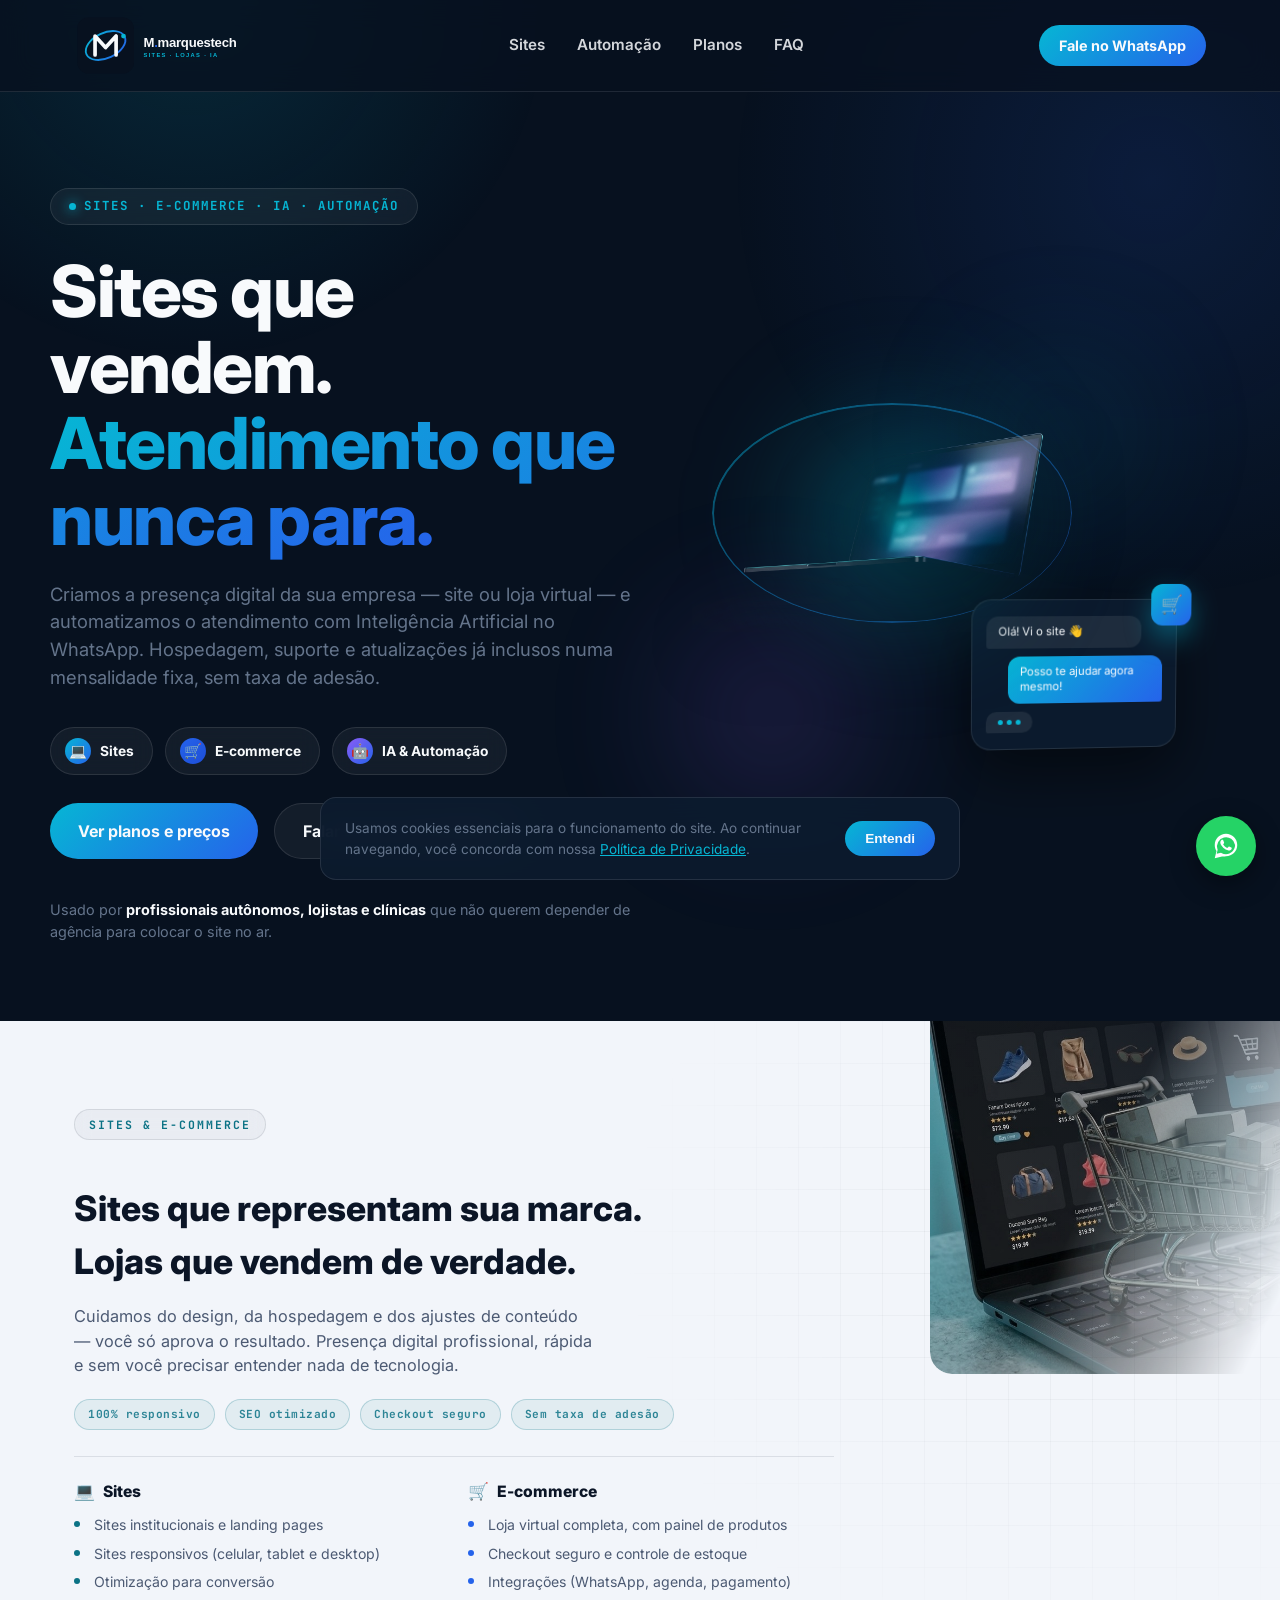
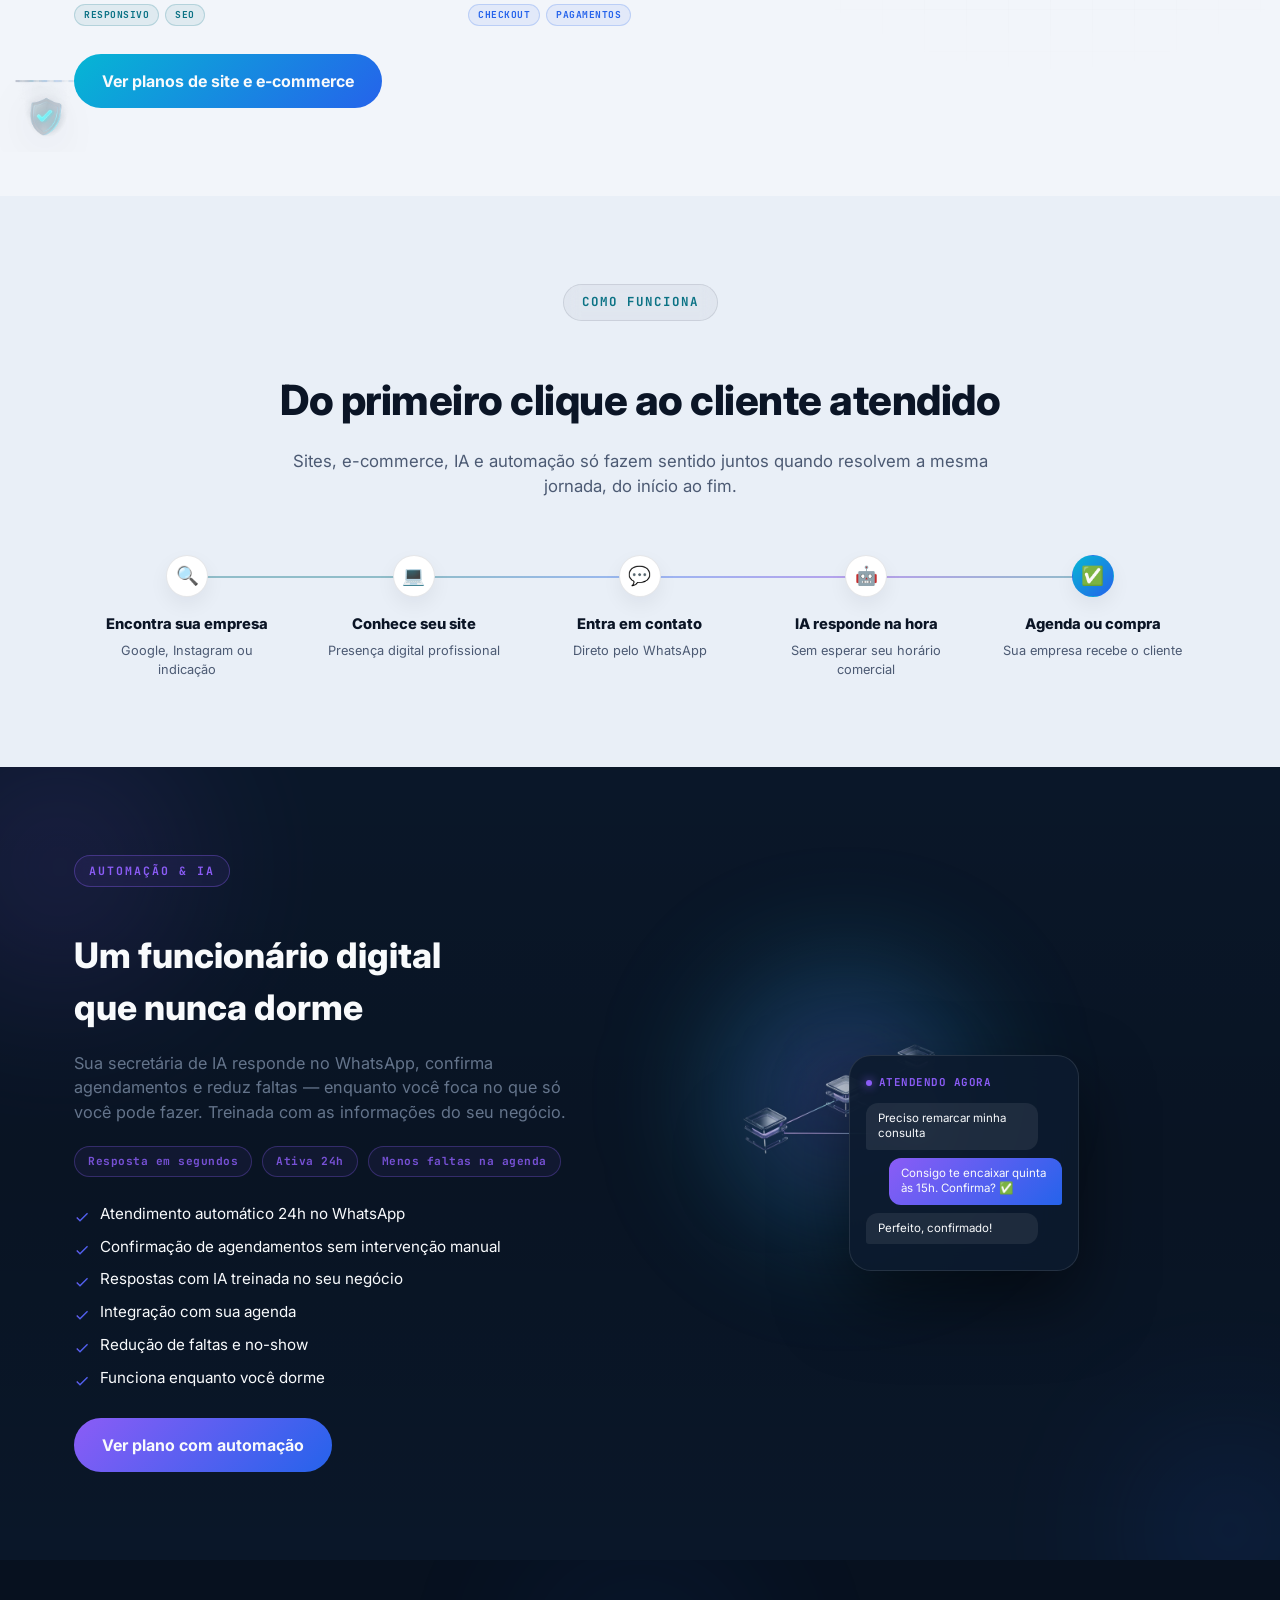
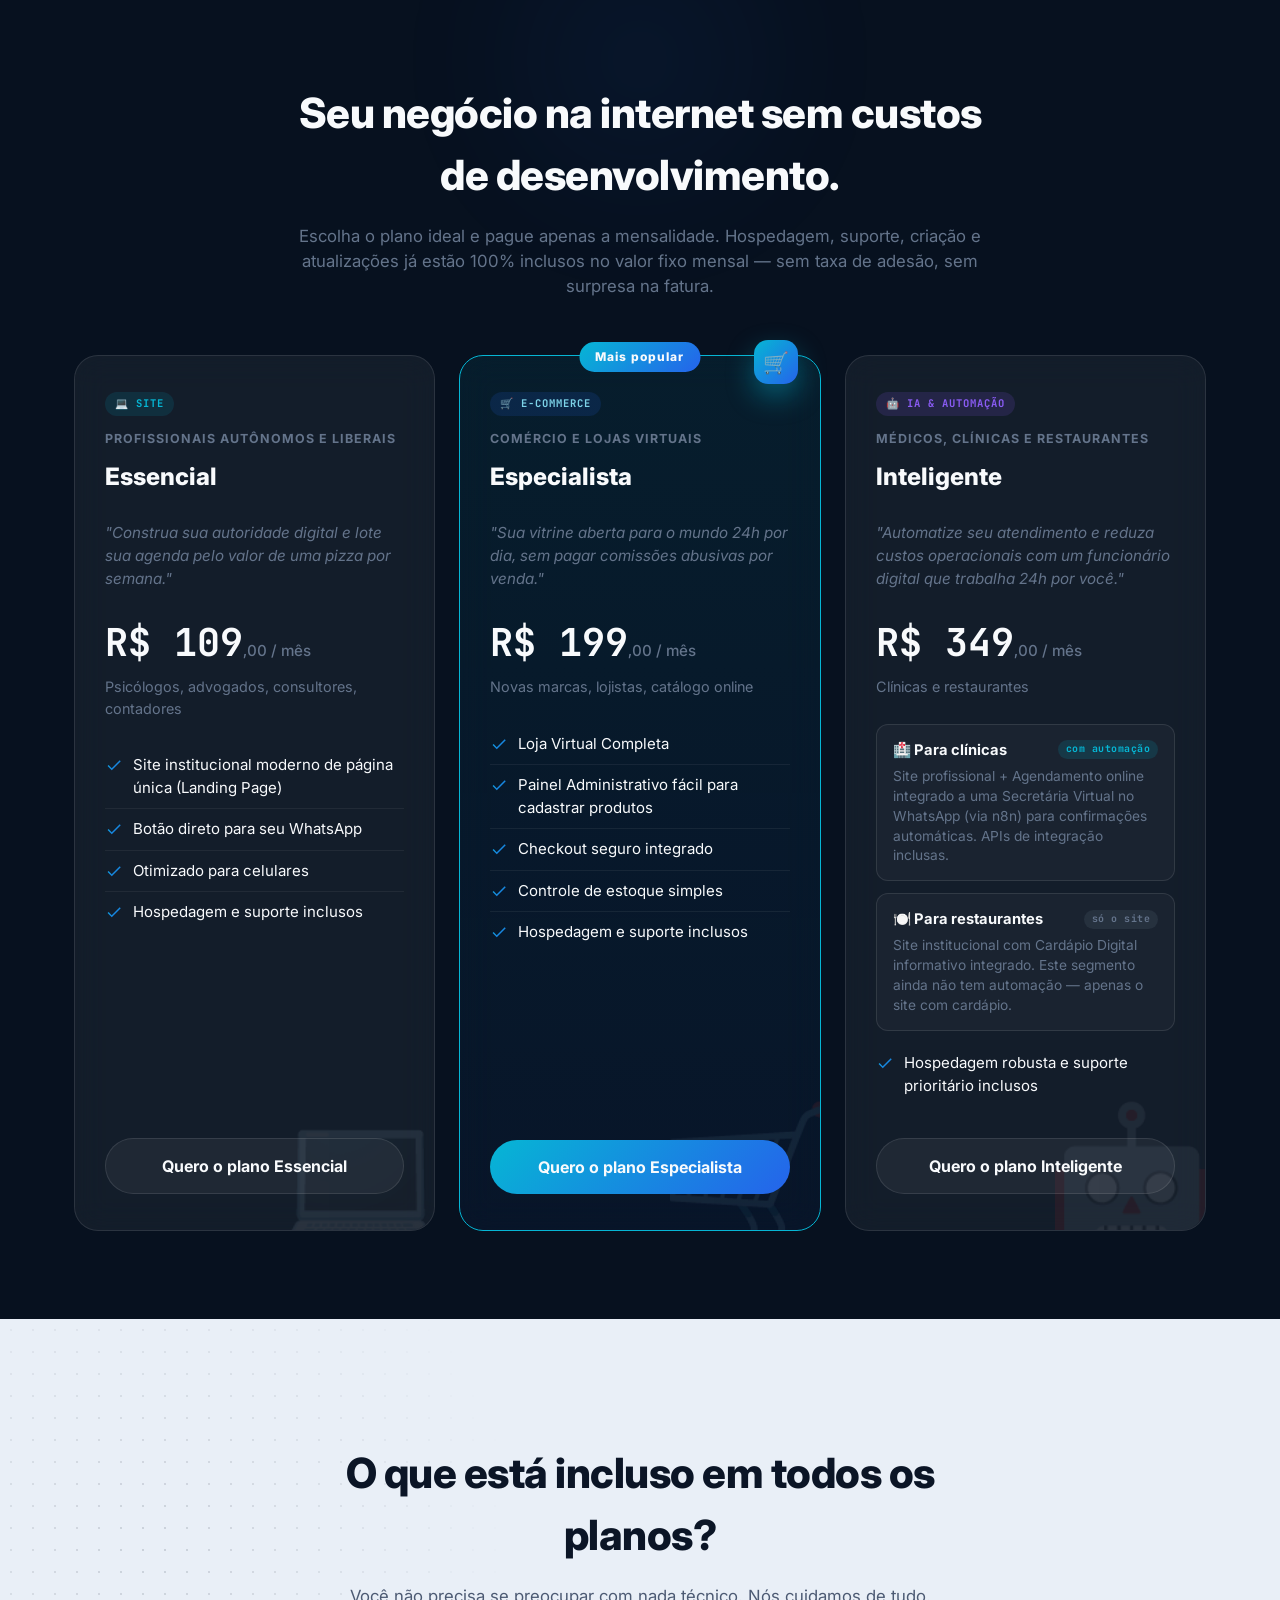
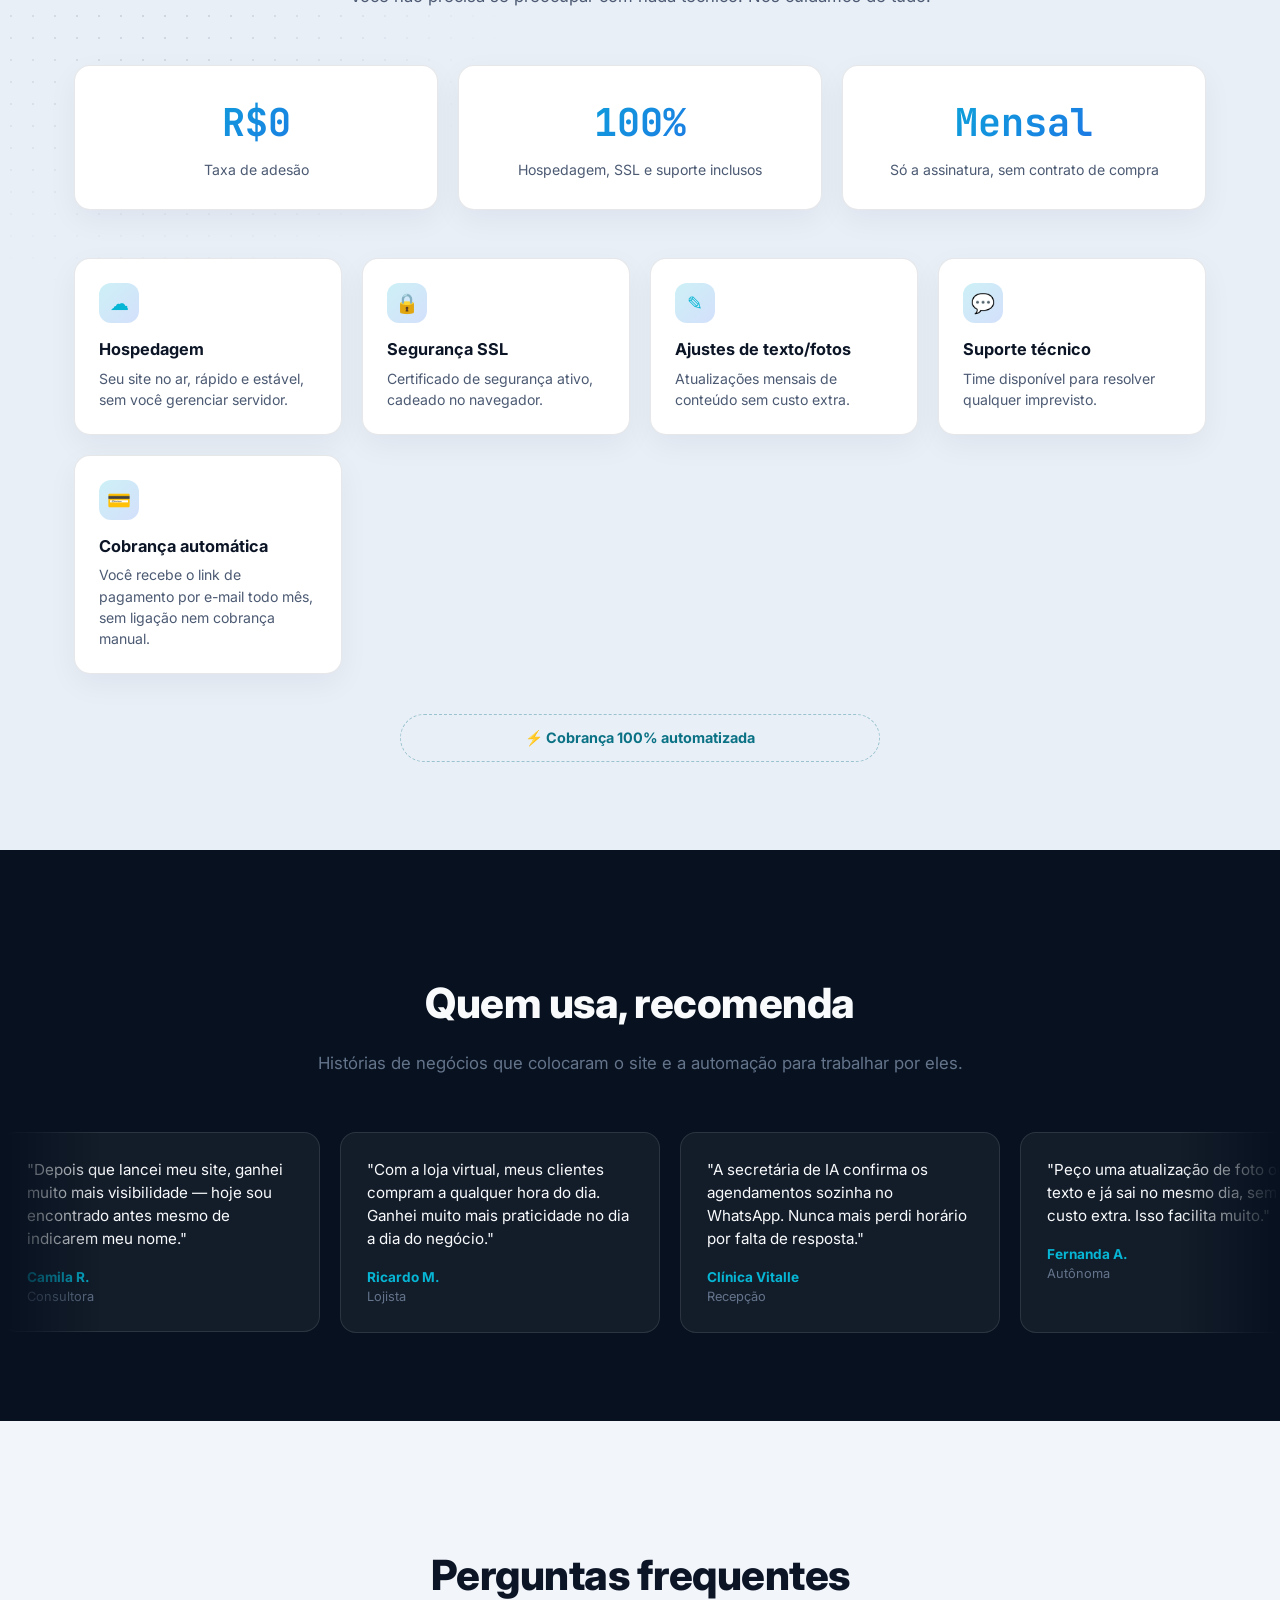
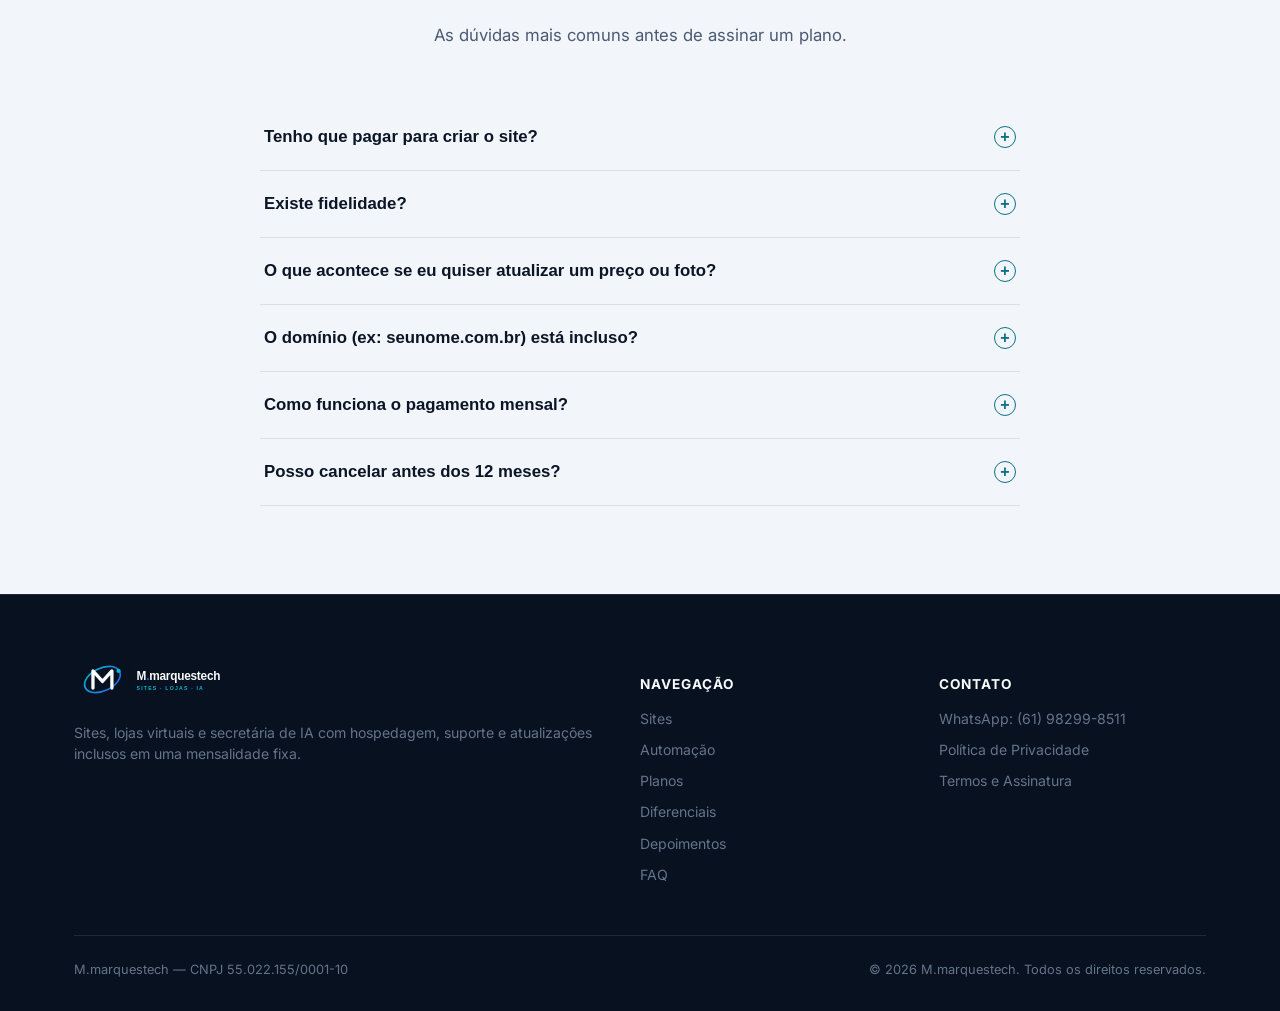
==== index.html @ 5d42f69b "Substitui mockups em CSS por imagens 3D reais geradas pelo cliente Hero: os 4 estados que alternam v" ====
<!DOCTYPE html>
<html lang="pt-BR">
<head>
<meta charset="UTF-8">
<meta name="viewport" content="width=device-width, initial-scale=1.0">
<title>M.marquestech — Automação com IA, Sites e E-commerce</title>
<meta name="description" content="Automação com IA, sites institucionais e lojas virtuais com hospedagem, suporte e atualizações inclusas em uma mensalidade fixa. Sem taxa de adesão.">
<meta name="theme-color" content="#07111F">

<!-- Open Graph -->
<meta property="og:type" content="website">
<meta property="og:title" content="M.marquestech — Automação com IA, Sites e E-commerce">
<meta property="og:description" content="Atendimento automatizado com IA e presença digital que vende — site ou loja virtual. Escolha o plano ideal e pague apenas a mensalidade, sem taxa de adesão.">
<meta property="og:image" content="assets/og-image.png">
<meta property="og:locale" content="pt_BR">
<meta property="og:url" content="https://mmarquestech.vercel.app/">
<meta name="twitter:card" content="summary_large_image">

<link rel="icon" type="image/svg+xml" href="assets/favicon-monogram.svg">

<link rel="preconnect" href="https://fonts.googleapis.com">
<link rel="preconnect" href="https://fonts.gstatic.com" crossorigin>
<link href="https://fonts.googleapis.com/css2?family=Inter:wght@400;500;600;700;800;900&family=JetBrains+Mono:wght@500;700&display=swap" rel="stylesheet">

<link rel="stylesheet" href="css/style.css">
</head>
<body>

<header class="nav">
  <div class="nav-inner container">
    <a href="#top"><img class="nav-logo" src="assets/logo-orbit-dark-bg.svg" alt="M.marquestech"></a>
    <nav>
      <ul class="nav-links" id="navLinks">
        <li><a href="#sites">Sites</a></li>
        <li><a href="#automacao">Automação</a></li>
        <li><a href="#planos">Planos</a></li>
        <li><a href="#faq">FAQ</a></li>
      </ul>
    </nav>
    <a class="nav-cta" href="https://wa.me/5561982998511?text=Ol%C3%A1!%20Quero%20saber%20mais%20sobre%20os%20planos%20da%20M.marquestech." target="_blank" rel="noopener">Fale no WhatsApp</a>
    <button class="nav-toggle" id="navToggle" aria-label="Abrir menu">&#9776;</button>
  </div>
</header>

<main id="top">

  <!-- HERO -->
  <section class="hero container">
    <div class="hero-grid">
      <div class="hero-content">
        <div class="eyebrow reveal"><span class="dot"></span> SITES &middot; E-COMMERCE &middot; IA &middot; AUTOMAÇÃO</div>
        <h1 class="reveal">Sites que vendem. <span class="accent">Atendimento que nunca para.</span></h1>
        <p class="lead reveal">Criamos a presença digital da sua empresa — site ou loja virtual — e automatizamos o atendimento com Inteligência Artificial no WhatsApp. Hospedagem, suporte e atualizações já inclusos numa mensalidade fixa, sem taxa de adesão.</p>
        <div class="pillar-chips reveal">
          <a class="pillar-chip pc-sites" href="#sites"><span class="pc-icon">💻</span> Sites</a>
          <a class="pillar-chip pc-ecommerce" href="#sites"><span class="pc-icon">🛒</span> E-commerce</a>
          <a class="pillar-chip pc-ai" href="#automacao"><span class="pc-icon">🤖</span> IA &amp; Automação</a>
        </div>
        <div class="hero-ctas reveal">
          <a class="btn btn-primary" href="#planos">Ver planos e preços</a>
          <a class="btn btn-ghost" href="https://wa.me/5561982998511?text=Ol%C3%A1!%20Quero%20falar%20com%20um%20especialista%20da%20M.marquestech." target="_blank" rel="noopener">Falar com um especialista</a>
        </div>
        <p class="social-proof reveal">Usado por <strong>profissionais autônomos, lojistas e clínicas</strong> que não querem depender de agência para colocar o site no ar.</p>
      </div>
      <div class="hero-visual reveal" id="heroVisual" aria-hidden="true">
        <div class="bg-blob blob-violet" style="width:260px;height:260px;bottom:-60px;left:-50px;opacity:0.6;"></div>
        <div class="bg-blob blob-cyan" style="width:220px;height:220px;top:-40px;right:60px;opacity:0.35;"></div>
        <div class="orbit-ring ring-1"></div>
        <div class="float-layer" style="position:absolute;inset:0;">
          <div class="hero-panel-cycle" id="heroCycle">
            <div class="hp-state hp-active">
              <div class="hr-glow hr-glow-cyan"></div>
              <img class="hr-img" src="assets/render-site.png" alt="Site profissional" loading="eager">
            </div>
            <div class="hp-state">
              <div class="hr-glow hr-glow-blue"></div>
              <img class="hr-img" src="assets/render-ecommerce.png" alt="Loja virtual" loading="lazy">
            </div>
            <div class="hp-state">
              <div class="hr-glow hr-glow-violet"></div>
              <img class="hr-img" src="assets/render-ia.png" alt="Atendimento com IA" loading="lazy">
            </div>
            <div class="hp-state">
              <div class="hr-glow hr-glow-mix"></div>
              <img class="hr-img" src="assets/render-automacao.png" alt="Automação" loading="lazy">
            </div>
          </div>
        </div>
        <div class="phone-mock" style="bottom:34px;right:50px;">
          <div class="mock-badge" style="top:-16px;right:-16px;" aria-hidden="true">🛒</div>
          <div class="phone-chat">
            <div class="chat-bubble in">Olá! Vi o site 👋</div>
            <div class="chat-bubble out">Posso te ajudar agora mesmo!</div>
            <div class="chat-typing"><span></span><span></span><span></span></div>
          </div>
        </div>
      </div>
    </div>
  </section>

  <!-- SITES E E-COMMERCE -->
  <section class="section section-light tex-grid criacao-destaque" id="sites">
    <div class="corner-device-wrap reveal-drift" style="position:absolute;width:420px;height:420px;top:-24px;right:-30px;" aria-hidden="true">
      <div class="corner-device" id="criacaoVisual">
        <div class="cd-glow" style="width:260px;height:260px;right:40px;top:30px;"></div>
        <div class="float-layer" style="height:100%;display:flex;align-items:flex-start;justify-content:flex-end;">
          <div class="photo-frame">
            <img src="assets/scene-ecommerce.jpg" alt="Loja virtual">
            <div class="photo-shade"></div>
          </div>
        </div>
      </div>
    </div>
    <div class="corner-accent-bl" aria-hidden="true">
      <img src="assets/icon-seguranca.png" alt="">
    </div>
    <div class="container">
      <div class="criacao-text reveal" style="max-width:760px;">
        <div class="eyebrow">SITES &amp; E-COMMERCE</div>
        <h2>Sites que representam sua marca. Lojas que vendem de verdade.</h2>
        <p>Cuidamos do design, da hospedagem e dos ajustes de conteúdo — você só aprova o resultado. Presença digital profissional, rápida e sem você precisar entender nada de tecnologia.</p>
        <div class="feature-chips">
          <span class="feature-chip fc-cyan">100% responsivo</span>
          <span class="feature-chip fc-cyan">SEO otimizado</span>
          <span class="feature-chip fc-cyan">Checkout seguro</span>
          <span class="feature-chip fc-cyan">Sem taxa de adesão</span>
        </div>
        <div class="duo-split">
          <div class="duo-col">
            <div class="duo-col-head"><span class="dc-icon">💻</span> Sites</div>
            <ul>
              <li>Sites institucionais e landing pages</li>
              <li>Sites responsivos (celular, tablet e desktop)</li>
              <li>Otimização para conversão</li>
            </ul>
            <div class="duo-tags">
              <span class="duo-tag">RESPONSIVO</span>
              <span class="duo-tag">SEO</span>
            </div>
          </div>
          <div class="duo-col duo-ecommerce">
            <div class="duo-col-head"><span class="dc-icon">🛒</span> E-commerce</div>
            <ul>
              <li>Loja virtual completa, com painel de produtos</li>
              <li>Checkout seguro e controle de estoque</li>
              <li>Integrações (WhatsApp, agenda, pagamento)</li>
            </ul>
            <div class="duo-tags">
              <span class="duo-tag">CHECKOUT</span>
              <span class="duo-tag">PAGAMENTOS</span>
            </div>
          </div>
        </div>
        <a class="btn btn-primary" href="#planos">Ver planos de site e e-commerce</a>
      </div>
    </div>
  </section>

  <!-- JORNADA: DO PRIMEIRO CLIQUE AO CLIENTE -->
  <section class="section section-light tone-2" id="jornada">
    <div class="container">
      <div class="section-head reveal">
        <span class="eyebrow" style="margin-bottom:14px;">COMO FUNCIONA</span>
        <h2>Do primeiro clique ao cliente atendido</h2>
        <p>Sites, e-commerce, IA e automação só fazem sentido juntos quando resolvem a mesma jornada, do início ao fim.</p>
      </div>
      <ol class="journey-steps reveal">
        <li class="journey-step"><span class="journey-num jn-cyan">🔍</span><h4>Encontra sua empresa</h4><p>Google, Instagram ou indicação</p></li>
        <li class="journey-step"><span class="journey-num jn-cyan">💻</span><h4>Conhece seu site</h4><p>Presença digital profissional</p></li>
        <li class="journey-step"><span class="journey-num jn-blue">💬</span><h4>Entra em contato</h4><p>Direto pelo WhatsApp</p></li>
        <li class="journey-step"><span class="journey-num jn-violet">🤖</span><h4>IA responde na hora</h4><p>Sem esperar seu horário comercial</p></li>
        <li class="journey-step is-last"><span class="journey-num">✅</span><h4>Agenda ou compra</h4><p>Sua empresa recebe o cliente</p></li>
      </ol>
    </div>
  </section>

  <!-- AUTOMAÇÃO & IA -->
  <section class="section section-alt automacao-destaque" id="automacao">
    <div class="bg-blob blob-violet" style="width:400px;height:400px;top:-100px;left:-140px;"></div>
    <div class="bg-blob blob-blue" style="width:300px;height:300px;bottom:-120px;right:-100px;"></div>
    <div class="container automacao-grid">
      <div class="automacao-text reveal">
        <div class="eyebrow">AUTOMAÇÃO &amp; IA</div>
        <h2>Um funcionário digital que nunca dorme</h2>
        <p>Sua secretária de IA responde no WhatsApp, confirma agendamentos e reduz faltas — enquanto você foca no que só você pode fazer. Treinada com as informações do seu negócio.</p>
        <div class="feature-chips">
          <span class="feature-chip fc-violet">Resposta em segundos</span>
          <span class="feature-chip fc-violet">Ativa 24h</span>
          <span class="feature-chip fc-violet">Menos faltas na agenda</span>
        </div>
        <ul class="automacao-list">
          <li>Atendimento automático 24h no WhatsApp</li>
          <li>Confirmação de agendamentos sem intervenção manual</li>
          <li>Respostas com IA treinada no seu negócio</li>
          <li>Integração com sua agenda</li>
          <li>Redução de faltas e no-show</li>
          <li>Funciona enquanto você dorme</li>
        </ul>
        <a class="btn btn-primary" href="#planos">Ver plano com automação</a>
      </div>
      <div class="automacao-visual reveal" id="automacaoVisual" aria-hidden="true">
        <div class="av-render" style="transform:translate(-118px,-64px);">
          <div class="hr-glow hr-glow-mix" style="width:300px;height:300px;"></div>
          <img class="hr-img" src="assets/render-automacao.png" alt="" style="max-width:280px;">
        </div>
        <div class="automacao-phone">
          <div class="ap-status"><span class="dot"></span> ATENDENDO AGORA</div>
          <div class="phone-chat">
            <div class="chat-bubble in">Preciso remarcar minha consulta</div>
            <div class="chat-bubble out">Consigo te encaixar quinta às 15h. Confirma? ✅</div>
            <div class="chat-bubble in">Perfeito, confirmado!</div>
          </div>
        </div>
      </div>
    </div>
  </section>

  <!-- PLANOS -->
  <section class="section" id="planos">
    <div class="bg-blob blob-blue" style="width:360px;height:360px;top:-80px;left:50%;transform:translateX(-50%);opacity:0.2;"></div>
    <div class="container">
      <div class="section-head reveal">
        <h2>Seu negócio na internet sem custos de desenvolvimento.</h2>
        <p>Escolha o plano ideal e pague apenas a mensalidade. Hospedagem, suporte, criação e atualizações já estão 100% inclusos no valor fixo mensal — sem taxa de adesão, sem surpresa na fatura.</p>
      </div>

      <div class="plans-grid">

        <!-- PLANO 1 -->
        <div class="plan-card reveal">
          <div class="plan-watermark" aria-hidden="true"><span>💻</span></div>
          <div class="plan-pillar pp-site">💻 SITE</div>
          <div class="plan-target">Profissionais autônomos e liberais</div>
          <h3>Essencial</h3>
          <p class="plan-tagline">"Construa sua autoridade digital e lote sua agenda pelo valor de uma pizza por semana."</p>
          <div class="plan-price">R$ 109<span>,00 / mês</span></div>
          <div class="plan-period">Psicólogos, advogados, consultores, contadores</div>
          <ul class="plan-features">
            <li>Site institucional moderno de página única (Landing Page)</li>
            <li>Botão direto para seu WhatsApp</li>
            <li>Otimizado para celulares</li>
            <li>Hospedagem e suporte inclusos</li>
          </ul>
          <a class="btn btn-ghost plan-cta" href="https://wa.me/5561982998511?text=Ol%C3%A1!%20Quero%20assinar%20o%20plano%20Essencial%20(R%24%20109%2C00%2Fm%C3%AAs)%20da%20M.marquestech." target="_blank" rel="noopener">Quero o plano Essencial</a>
        </div>

        <!-- PLANO 2 -->
        <div class="plan-card featured reveal">
          <div class="plan-watermark" aria-hidden="true"><span>🛒</span></div>
          <div class="plan-badge-popular">Mais popular</div>
          <div class="plan-icon-float" aria-hidden="true">🛒</div>
          <div class="plan-pillar pp-ecommerce">🛒 E-COMMERCE</div>
          <div class="plan-target">Comércio e lojas virtuais</div>
          <h3>Especialista</h3>
          <p class="plan-tagline">"Sua vitrine aberta para o mundo 24h por dia, sem pagar comissões abusivas por venda."</p>
          <div class="plan-price">R$ 199<span>,00 / mês</span></div>
          <div class="plan-period">Novas marcas, lojistas, catálogo online</div>
          <ul class="plan-features">
            <li>Loja Virtual Completa</li>
            <li>Painel Administrativo fácil para cadastrar produtos</li>
            <li>Checkout seguro integrado</li>
            <li>Controle de estoque simples</li>
            <li>Hospedagem e suporte inclusos</li>
          </ul>
          <a class="btn btn-primary plan-cta" href="https://wa.me/5561982998511?text=Ol%C3%A1!%20Quero%20assinar%20o%20plano%20Especialista%20(R%24%20199%2C00%2Fm%C3%AAs)%20da%20M.marquestech." target="_blank" rel="noopener">Quero o plano Especialista</a>
        </div>

        <!-- PLANO 3 -->
        <div class="plan-card reveal">
          <div class="plan-watermark" aria-hidden="true"><span>🤖</span></div>
          <div class="plan-pillar pp-ia">🤖 IA &amp; AUTOMAÇÃO</div>
          <div class="plan-target">Médicos, clínicas e restaurantes</div>
          <h3>Inteligente</h3>
          <p class="plan-tagline">"Automatize seu atendimento e reduza custos operacionais com um funcionário digital que trabalha 24h por você."</p>
          <div class="plan-price">R$ 349<span>,00 / mês</span></div>
          <div class="plan-period">Clínicas e restaurantes</div>

          <div class="plan-subblock">
            <div class="plan-subblock-head">🏥 Para clínicas <span class="tag-auto">com automação</span></div>
            <p>Site profissional + Agendamento online integrado a uma Secretária Virtual no WhatsApp (via n8n) para confirmações automáticas. APIs de integração inclusas.</p>
          </div>
          <div class="plan-subblock">
            <div class="plan-subblock-head">🍽️ Para restaurantes <span class="tag-manual">só o site</span></div>
            <p>Site institucional com Cardápio Digital informativo integrado. Este segmento ainda não tem automação — apenas o site com cardápio.</p>
          </div>

          <ul class="plan-features">
            <li>Hospedagem robusta e suporte prioritário inclusos</li>
          </ul>
          <a class="btn btn-ghost plan-cta" href="https://wa.me/5561982998511?text=Ol%C3%A1!%20Quero%20assinar%20o%20plano%20Inteligente%20(R%24%20349%2C00%2Fm%C3%AAs)%20da%20M.marquestech." target="_blank" rel="noopener">Quero o plano Inteligente</a>
        </div>

      </div>
    </div>
  </section>

  <!-- INCLUSO -->
  <section class="section section-light tex-dots tone-2" id="incluso">
    <div class="container">
      <div class="section-head reveal">
        <h2>O que está incluso em todos os planos?</h2>
        <p>Você não precisa se preocupar com nada técnico. Nós cuidamos de tudo.</p>
      </div>
      <div class="stats-band reveal">
        <div class="stat-item">
          <span class="stat-number">R$0</span>
          <span class="stat-label">Taxa de adesão</span>
        </div>
        <div class="stat-item">
          <span class="stat-number">100%</span>
          <span class="stat-label">Hospedagem, SSL e suporte inclusos</span>
        </div>
        <div class="stat-item">
          <span class="stat-number">Mensal</span>
          <span class="stat-label">Só a assinatura, sem contrato de compra</span>
        </div>
      </div>
      <div class="incluso-grid">
        <div class="incluso-item reveal">
          <div class="icon">&#9729;</div>
          <h4>Hospedagem</h4>
          <p>Seu site no ar, rápido e estável, sem você gerenciar servidor.</p>
        </div>
        <div class="incluso-item reveal">
          <div class="icon">&#128274;</div>
          <h4>Segurança SSL</h4>
          <p>Certificado de segurança ativo, cadeado no navegador.</p>
        </div>
        <div class="incluso-item reveal">
          <div class="icon">&#9998;</div>
          <h4>Ajustes de texto/fotos</h4>
          <p>Atualizações mensais de conteúdo sem custo extra.</p>
        </div>
        <div class="incluso-item reveal">
          <div class="icon">&#128172;</div>
          <h4>Suporte técnico</h4>
          <p>Time disponível para resolver qualquer imprevisto.</p>
        </div>
        <div class="incluso-item reveal">
          <div class="icon">&#128179;</div>
          <h4>Cobrança automática</h4>
          <p>Você recebe o link de pagamento por e-mail todo mês, sem ligação nem cobrança manual.</p>
        </div>
      </div>
      <div class="mini-seal reveal">&#9889; Cobrança 100% automatizada</div>
    </div>
  </section>

  <!-- DEPOIMENTOS -->
  <section class="section" id="depoimentos">
    <div class="container">
      <div class="section-head reveal">
        <h2>Quem usa, recomenda</h2>
        <p>Histórias de negócios que colocaram o site e a automação para trabalhar por eles.</p>
      </div>
    </div>
    <!-- DEPOIMENTOS FICTÍCIOS — TROCAR POR REAIS ASSIM QUE HOUVER CLIENTES DISPOSTOS A DAR DEPOIMENTO -->
    <div class="marquee-wrap reveal">
      <div class="marquee-track" id="marqueeTrack">
        <div class="testimonial-card">
          <p>"Depois que lancei meu site, ganhei muito mais visibilidade — hoje sou encontrado antes mesmo de indicarem meu nome."</p>
          <div class="author">Camila R.</div>
          <div class="role">Consultora</div>
        </div>
        <div class="testimonial-card">
          <p>"Com a loja virtual, meus clientes compram a qualquer hora do dia. Ganhei muito mais praticidade no dia a dia do negócio."</p>
          <div class="author">Ricardo M.</div>
          <div class="role">Lojista</div>
        </div>
        <div class="testimonial-card">
          <p>"A secretária de IA confirma os agendamentos sozinha no WhatsApp. Nunca mais perdi horário por falta de resposta."</p>
          <div class="author">Clínica Vitalle</div>
          <div class="role">Recepção</div>
        </div>
        <div class="testimonial-card">
          <p>"Peço uma atualização de foto ou texto e já sai no mesmo dia, sem custo extra. Isso facilita muito."</p>
          <div class="author">Fernanda A.</div>
          <div class="role">Autônoma</div>
        </div>
        <div class="testimonial-card">
          <p>"Consegui meu primeiro cliente pela internet na primeira semana depois que o site foi ao ar."</p>
          <div class="author">Marcos T.</div>
          <div class="role">Advogado</div>
        </div>
        <!-- duplicado para loop contínuo do marquee -->
        <div class="testimonial-card" aria-hidden="true">
          <p>"Depois que lancei meu site, ganhei muito mais visibilidade — hoje sou encontrado antes mesmo de indicarem meu nome."</p>
          <div class="author">Camila R.</div>
          <div class="role">Consultora</div>
        </div>
        <div class="testimonial-card" aria-hidden="true">
          <p>"Com a loja virtual, meus clientes compram a qualquer hora do dia. Ganhei muito mais praticidade no dia a dia do negócio."</p>
          <div class="author">Ricardo M.</div>
          <div class="role">Lojista</div>
        </div>
        <div class="testimonial-card" aria-hidden="true">
          <p>"A secretária de IA confirma os agendamentos sozinha no WhatsApp. Nunca mais perdi horário por falta de resposta."</p>
          <div class="author">Clínica Vitalle</div>
          <div class="role">Recepção</div>
        </div>
        <div class="testimonial-card" aria-hidden="true">
          <p>"Peço uma atualização de foto ou texto e já sai no mesmo dia, sem custo extra. Isso facilita muito."</p>
          <div class="author">Fernanda A.</div>
          <div class="role">Autônoma</div>
        </div>
        <div class="testimonial-card" aria-hidden="true">
          <p>"Consegui meu primeiro cliente pela internet na primeira semana depois que o site foi ao ar."</p>
          <div class="author">Marcos T.</div>
          <div class="role">Advogado</div>
        </div>
      </div>
    </div>
  </section>

  <!-- FAQ -->
  <section class="section section-light" id="faq">
    <div class="container">
      <div class="section-head reveal">
        <h2>Perguntas frequentes</h2>
        <p>As dúvidas mais comuns antes de assinar um plano.</p>
      </div>
      <div class="faq-list reveal">

        <div class="faq-item">
          <button class="faq-question">Tenho que pagar para criar o site? <span class="plus">+</span></button>
          <div class="faq-answer"><p>Não. Você não paga nada para desenvolver — só a mensalidade do plano escolhido.</p></div>
        </div>

        <div class="faq-item">
          <button class="faq-question">Existe fidelidade? <span class="plus">+</span></button>
          <div class="faq-answer"><p>Sim, fidelidade mínima de 12 meses. O site funciona no modelo de assinatura/aluguel, por isso não cobramos taxa de criação separadamente.</p></div>
        </div>

        <div class="faq-item">
          <button class="faq-question">O que acontece se eu quiser atualizar um preço ou foto? <span class="plus">+</span></button>
          <div class="faq-answer"><p>Está incluso. Atualizações mensais de conteúdo (textos e fotos) não têm custo extra.</p></div>
        </div>

        <div class="faq-item">
          <button class="faq-question">O domínio (ex: seunome.com.br) está incluso? <span class="plus">+</span></button>
          <div class="faq-answer">
            <p>Depende do que fizer mais sentido pra você — combinamos isso antes de começar o projeto:</p>
            <div class="faq-compare">
              <div class="faq-compare-card">
                <h5>🌐 Domínio incluso</h5>
                <ul>
                  <li>Registramos e mantemos um domínio pra você</li>
                  <li>Sem custo extra enquanto a assinatura estiver ativa</li>
                  <li>Ideal pra quem quer começar rápido, sem burocracia</li>
                </ul>
              </div>
              <div class="faq-compare-card">
                <h5>🔑 Domínio próprio</h5>
                <ul>
                  <li>Você já tem ou registra por conta própria</li>
                  <li>Propriedade 100% sua desde o início</li>
                  <li>A gente só configura para apontar pro site</li>
                </ul>
              </div>
            </div>
            <p class="faq-note">*O que acontece com o domínio incluso em caso de cancelamento (transferência, taxa etc.) ainda precisa ser definido antes de virar contrato real.</p>
          </div>
        </div>

        <div class="faq-item">
          <button class="faq-question">Como funciona o pagamento mensal? <span class="plus">+</span></button>
          <div class="faq-answer"><p>A cobrança é automatizada: todo mês você recebe o link de pagamento por e-mail, sem ligação nem cobrança manual, e a confirmação acontece assim que o pagamento é processado.</p></div>
        </div>

        <div class="faq-item">
          <button class="faq-question">Posso cancelar antes dos 12 meses? <span class="plus">+</span></button>
          <div class="faq-answer">
            <p>O contrato prevê fidelidade mínima de 12 meses. Em caso de cancelamento antecipado, há cobrança proporcional referente às mensalidades restantes, conforme contrato assinado no ato da adesão.</p>
            <p class="faq-note">*Cláusula placeholder — precisa de validação jurídica antes de publicar.</p>
          </div>
        </div>

      </div>
    </div>
  </section>

</main>

<footer>
  <div class="container">
    <div class="footer-grid">
      <div class="footer-col">
        <img class="footer-logo" src="assets/logo-orbit-dark-bg.svg" alt="M.marquestech">
        <p>Sites, lojas virtuais e secretária de IA com hospedagem, suporte e atualizações inclusos em uma mensalidade fixa.</p>
      </div>
      <div class="footer-col">
        <h5>Navegação</h5>
        <a href="#sites">Sites</a>
        <a href="#automacao">Automação</a>
        <a href="#planos">Planos</a>
        <a href="#incluso">Diferenciais</a>
        <a href="#depoimentos">Depoimentos</a>
        <a href="#faq">FAQ</a>
      </div>
      <div class="footer-col">
        <h5>Contato</h5>
        <a href="https://wa.me/5561982998511" target="_blank" rel="noopener">WhatsApp: (61) 98299-8511</a>
        <a href="privacidade.html">Política de Privacidade</a>
        <a href="termos.html">Termos e Assinatura</a>
      </div>
    </div>
    <div class="footer-bottom">
      <span>M.marquestech &mdash; CNPJ 55.022.155/0001-10</span>
      <span>&copy; 2026 M.marquestech. Todos os direitos reservados.</span>
    </div>
  </div>
</footer>

<a class="whatsapp-float" href="https://wa.me/5561982998511?text=Ol%C3%A1!%20Vim%20pelo%20site%20e%20quero%20falar%20com%20a%20M.marquestech." target="_blank" rel="noopener" aria-label="Falar no WhatsApp">
  <svg viewBox="0 0 32 32" fill="white"><path d="M16.004 3C9.376 3 4 8.373 4 15c0 2.36.68 4.56 1.86 6.42L4 29l7.77-1.83A11.9 11.9 0 0 0 16.004 27C22.63 27 28 21.63 28 15S22.63 3 16.004 3zm0 21.8a9.7 9.7 0 0 1-4.95-1.36l-.355-.21-4.61 1.09 1.06-4.49-.23-.37A9.68 9.68 0 1 1 25.68 15c0 5.36-4.36 9.8-9.676 9.8zm5.5-7.3c-.3-.15-1.78-.88-2.06-.98-.28-.1-.48-.15-.68.15-.2.3-.78.98-.96 1.18-.18.2-.35.22-.65.07-.3-.15-1.26-.46-2.4-1.48-.89-.79-1.48-1.76-1.66-2.06-.17-.3-.02-.46.13-.61.14-.14.3-.35.45-.53.15-.18.2-.3.3-.5.1-.2.05-.38-.02-.53-.08-.15-.68-1.65-.94-2.26-.25-.6-.5-.52-.68-.53h-.58c-.2 0-.53.07-.8.38-.28.3-1.05 1.03-1.05 2.5s1.08 2.9 1.23 3.1c.15.2 2.13 3.25 5.16 4.56.72.31 1.28.5 1.72.64.72.23 1.38.2 1.9.12.58-.09 1.78-.73 2.03-1.43.25-.7.25-1.3.18-1.43-.07-.13-.27-.2-.57-.35z"/></svg>
</a>

<div class="cookie-banner" id="cookieBanner">
  <p>Usamos cookies essenciais para o funcionamento do site. Ao continuar navegando, você concorda com nossa <a href="privacidade.html">Política de Privacidade</a>.</p>
  <button class="btn btn-primary" id="cookieAccept" style="padding:10px 20px;font-size:0.85rem;">Entendi</button>
</div>

<script src="js/main.js"></script>
</body>
</html>
---- css/style.css ----
:root {
  --navy: #07111F;
  --navy-soft: #0C1B2E;
  --navy-alt: #0A1729;
  --blue: #2563EB;
  --cyan: #06B6D4;
  --violet: #8B5CF6;
  --white: #F8FAFC;
  --gray: #64748B;
  --glass-bg: rgba(248, 250, 252, 0.05);
  --glass-border: rgba(248, 250, 252, 0.10);
  --radius-lg: 24px;
  --radius-md: 16px;
  --max-width: 1180px;

  /* Light-section palette (paper), used to alternate rhythm with the dark navy sections */
  --paper: #F2F5FA;
  --paper-2: #E9EFF7;
  --ink: #0B1526;
  --ink-soft: #4C5A73;
  --cyan-ink: #0B7285;
  --violet-ink: #6D28D9;
  --paper-border: rgba(11,21,38,0.10);
  --paper-glass: rgba(11,21,38,0.035);
}

* { box-sizing: border-box; }

html { scroll-behavior: smooth; }

body {
  margin: 0;
  background: var(--navy);
  color: var(--white);
  font-family: "Inter", -apple-system, BlinkMacSystemFont, "Segoe UI", sans-serif;
  line-height: 1.5;
  -webkit-font-smoothing: antialiased;
}

img, svg { max-width: 100%; display: block; }

a { color: inherit; text-decoration: none; }

.container {
  max-width: var(--max-width);
  margin: 0 auto;
  padding: 0 24px;
}

/* Background ambient glow */
body::before {
  content: "";
  position: fixed;
  inset: 0;
  background:
    radial-gradient(600px circle at 15% 0%, rgba(6,182,212,0.14), transparent 60%),
    radial-gradient(700px circle at 90% 20%, rgba(37,99,235,0.14), transparent 60%);
  pointer-events: none;
  z-index: 0;
}

/* ===== Nav ===== */
.nav {
  position: sticky;
  top: 0;
  z-index: 100;
  background: rgba(7, 17, 31, 0.75);
  backdrop-filter: blur(14px);
  -webkit-backdrop-filter: blur(14px);
  border-bottom: 1px solid var(--glass-border);
}

.nav-inner {
  display: flex;
  align-items: center;
  justify-content: space-between;
  padding: 14px 24px;
}

.nav-logo { width: 200px; }

.nav-links {
  display: flex;
  gap: 32px;
  list-style: none;
  margin: 0;
  padding: 0;
  font-weight: 600;
  font-size: 0.95rem;
}

.nav-links a { color: var(--white); opacity: 0.85; transition: opacity 0.2s; }
.nav-links a:hover { opacity: 1; color: var(--cyan); }

.nav-cta {
  display: inline-flex;
  align-items: center;
  gap: 8px;
  background: linear-gradient(135deg, var(--cyan), var(--blue));
  color: var(--white);
  font-weight: 700;
  padding: 10px 20px;
  border-radius: 999px;
  font-size: 0.9rem;
  white-space: nowrap;
  transition: transform 0.2s, box-shadow 0.2s;
}
.nav-cta:hover { transform: translateY(-2px); box-shadow: 0 8px 24px rgba(6,182,212,0.35); }

.nav-toggle {
  display: none;
  background: none;
  border: none;
  color: var(--white);
  font-size: 1.6rem;
  cursor: pointer;
}

/* ===== Hero ===== */
.hero {
  position: relative;
  z-index: 1;
  padding: 96px 0 64px;
  text-align: center;
}

.eyebrow {
  display: inline-flex;
  align-items: center;
  gap: 8px;
  border: 1px solid var(--glass-border);
  background: var(--glass-bg);
  backdrop-filter: blur(8px);
  padding: 8px 18px;
  border-radius: 999px;
  font-size: 0.78rem;
  font-weight: 700;
  font-family: "JetBrains Mono", monospace;
  letter-spacing: 2px;
  color: var(--cyan);
  margin-bottom: 28px;
}

.eyebrow .dot { width: 7px; height: 7px; border-radius: 50%; background: var(--cyan); box-shadow: 0 0 12px var(--cyan); }

.hero h1 {
  font-size: clamp(2.4rem, 5.6vw, 4.6rem);
  font-weight: 800;
  line-height: 1.06;
  letter-spacing: -1.5px;
  max-width: 900px;
  margin: 0 auto 24px;
}

.hero h1 .accent {
  background: linear-gradient(135deg, var(--cyan), var(--blue));
  -webkit-background-clip: text;
  background-clip: text;
  color: transparent;
}

.hero p.lead {
  max-width: 620px;
  margin: 0 auto 36px;
  color: var(--gray);
  font-size: 1.15rem;
}

.hero-ctas {
  display: flex;
  gap: 16px;
  justify-content: center;
  flex-wrap: wrap;
  margin-bottom: 40px;
}

.btn {
  display: inline-flex;
  align-items: center;
  gap: 10px;
  font-weight: 700;
  padding: 15px 28px;
  border-radius: 999px;
  font-size: 1rem;
  transition: transform 0.2s, box-shadow 0.2s, background 0.2s;
  cursor: pointer;
  border: none;
}

.btn-primary {
  background: linear-gradient(135deg, var(--cyan), var(--blue));
  color: var(--white);
}
.btn-primary:hover { transform: translateY(-2px); box-shadow: 0 10px 30px rgba(6,182,212,0.4); }

.btn-ghost {
  background: var(--glass-bg);
  border: 1px solid var(--glass-border);
  color: var(--white);
}
.btn-ghost:hover { background: rgba(248,250,252,0.1); }

.social-proof {
  color: var(--gray);
  font-size: 0.9rem;
}
.social-proof strong { color: var(--white); }

/* ===== Hero pillar chips ===== */
.pillar-chips {
  display: flex;
  gap: 12px;
  flex-wrap: wrap;
  margin-bottom: 28px;
}
.pillar-chip {
  display: inline-flex;
  align-items: center;
  gap: 9px;
  padding: 10px 18px 10px 14px;
  border-radius: 999px;
  border: 1px solid var(--glass-border);
  background: var(--glass-bg);
  backdrop-filter: blur(10px);
  font-size: 0.86rem;
  font-weight: 700;
  transition: transform 0.2s ease, border-color 0.2s ease, background 0.2s ease;
}
.pillar-chip:hover { transform: translateY(-2px); }
.pillar-chip .pc-icon {
  width: 26px; height: 26px;
  border-radius: 50%;
  display: flex; align-items: center; justify-content: center;
  font-size: 0.9rem;
  flex-shrink: 0;
}
.pillar-chip.pc-ai .pc-icon { background: linear-gradient(135deg, var(--violet), var(--blue)); }
.pillar-chip.pc-ai:hover { border-color: rgba(139,92,246,0.5); background: rgba(139,92,246,0.08); }
.pillar-chip.pc-sites .pc-icon { background: linear-gradient(135deg, var(--cyan), var(--blue)); }
.pillar-chip.pc-sites:hover { border-color: rgba(6,182,212,0.5); background: rgba(6,182,212,0.08); }
.pillar-chip.pc-ecommerce .pc-icon { background: linear-gradient(135deg, var(--blue), #1D4ED8); }
.pillar-chip.pc-ecommerce:hover { border-color: rgba(37,99,235,0.5); background: rgba(37,99,235,0.08); }

/* ===== Hero split layout + 3D visual ===== */
.hero-grid {
  display: grid;
  grid-template-columns: 1.05fr 0.95fr;
  align-items: center;
  gap: 48px;
  text-align: left;
}

.hero-content .eyebrow,
.hero-content .hero-ctas { justify-content: flex-start; }
.hero-content .lead { margin-left: 0; }
.hero-content .social-proof { text-align: left; }

.hero-visual {
  position: relative;
  height: 420px;
  perspective: 1200px;
}

.orbit-ring {
  position: absolute;
  border-radius: 50%;
  padding: 1.5px;
  background: linear-gradient(135deg, var(--cyan), var(--blue));
  -webkit-mask: linear-gradient(#fff 0 0) content-box, linear-gradient(#fff 0 0);
  -webkit-mask-composite: xor;
  mask-composite: exclude;
  opacity: 0.45;
}
.ring-1 { width: 360px; height: 220px; top: 40px; left: 20px; animation: spin-cw 18s linear infinite; }

/* ===== Ambient float wrapper (kept on its own layer so it never fights parallax/scroll transforms) ===== */
@keyframes ambient-float {
  0%, 100% { transform: translateY(0); }
  50% { transform: translateY(-10px); }
}
.float-layer { animation: ambient-float 12s ease-in-out infinite; }

/* ===== Hero render cycle: real 3D renders for the 4 pillars, replaces the old CSS mockup panel ===== */
.hero-panel-cycle { position: relative; width: 420px; height: 310px; }
.hp-state {
  position: absolute; inset: 0;
  display: flex; align-items: center; justify-content: center;
  opacity: 0; transition: opacity 1.1s ease;
}
.hp-state.hp-active { opacity: 1; z-index: 1; }
.hr-img {
  position: relative; z-index: 1;
  max-width: 100%; max-height: 100%; object-fit: contain;
  filter: drop-shadow(0 30px 40px rgba(0,0,0,0.5));
}
.hr-glow { position: absolute; width: 280px; height: 280px; border-radius: 50%; filter: blur(55px); }
.hr-glow-cyan { background: radial-gradient(circle, rgba(6,182,212,0.45), transparent 70%); }
.hr-glow-blue { background: radial-gradient(circle, rgba(37,99,235,0.45), transparent 70%); }
.hr-glow-violet { background: radial-gradient(circle, rgba(139,92,246,0.45), transparent 70%); }
.hr-glow-mix { background: radial-gradient(circle, rgba(139,92,246,0.36), rgba(6,182,212,0.22) 60%, transparent 75%); }

/* ===== Corner device: partial 3D UI fragment bleeding from a section corner, fades via mask before the text ===== */
.corner-device-wrap.reveal-drift {
  opacity: 0;
  transform: translate(46px, -26px) rotate(5deg) scale(0.93);
  transition: opacity 1.1s cubic-bezier(.16,.8,.24,1), transform 1.1s cubic-bezier(.16,.8,.24,1);
}
.corner-device-wrap.reveal-drift.in-view { opacity: 1; transform: translate(0,0) rotate(0deg) scale(1); }

.corner-device {
  position: relative;
  width: 100%; height: 100%;
}
.cd-glow {
  position: absolute;
  width: 220px; height: 220px;
  right: 30px; bottom: -60px;
  border-radius: 50%;
  background: radial-gradient(circle, rgba(6,182,212,0.4), transparent 70%);
  filter: blur(50px);
  pointer-events: none;
}
.photo-frame {
  position: relative;
  width: 380px;
  max-width: 92%;
  border-radius: 22px;
  overflow: hidden;
  box-shadow: 0 40px 90px rgba(15,23,42,0.28);
  -webkit-mask-image: linear-gradient(115deg, black 45%, transparent 88%);
  mask-image: linear-gradient(115deg, black 45%, transparent 88%);
}
.photo-frame img {
  width: 100%;
  display: block;
  filter: saturate(0.82) brightness(0.94);
}
.photo-frame .photo-shade {
  position: absolute;
  inset: 0;
  background: linear-gradient(225deg, rgba(7,17,31,0.7) 0%, rgba(7,17,31,0.18) 42%, transparent 68%);
}

.corner-accent-bl {
  position: absolute;
  left: -18px; bottom: -14px;
  width: 130px; height: 130px;
  z-index: 0;
  pointer-events: none;
}
.corner-accent-bl img {
  width: 100%;
  filter: drop-shadow(0 12px 22px rgba(15,23,42,0.15));
  -webkit-mask-image: radial-gradient(circle at 30% 70%, black 45%, transparent 85%);
  mask-image: radial-gradient(circle at 30% 70%, black 45%, transparent 85%);
}

.phone-mock {
  position: absolute;
  bottom: 10px;
  right: 0;
  width: 210px;
  background: rgba(12, 27, 46, 0.9);
  border: 1px solid var(--glass-border);
  backdrop-filter: blur(18px);
  border-radius: 20px;
  padding: 16px 14px;
  box-shadow: 0 24px 60px rgba(0,0,0,0.5);
  transform: rotateY(8deg) rotateX(-2deg);
  animation: float-y 5s ease-in-out infinite 0.6s;
}

.chat-bubble {
  font-size: 0.72rem;
  padding: 8px 12px;
  border-radius: 12px;
  margin-bottom: 8px;
  max-width: 88%;
  line-height: 1.35;
}
.chat-bubble.in { background: rgba(248,250,252,0.08); border-bottom-left-radius: 3px; }
.chat-bubble.out {
  background: linear-gradient(135deg, var(--cyan), var(--blue));
  color: var(--white);
  margin-left: auto;
  border-bottom-right-radius: 3px;
}
.chat-typing {
  display: flex;
  gap: 4px;
  padding: 8px 12px;
  width: fit-content;
  background: rgba(248,250,252,0.08);
  border-radius: 12px;
  border-bottom-left-radius: 3px;
}
.chat-typing span {
  width: 5px; height: 5px;
  border-radius: 50%;
  background: var(--cyan);
  animation: blink-typing 1.2s ease-in-out infinite;
}
.chat-typing span:nth-child(2) { animation-delay: 0.2s; }
.chat-typing span:nth-child(3) { animation-delay: 0.4s; }

@keyframes float-y {
  0%, 100% { transform: translateY(0) rotateY(-10deg) rotateX(3deg); }
  50% { transform: translateY(-14px) rotateY(-6deg) rotateX(1deg); }
}
@keyframes spin-cw { from { transform: rotate(0deg); } to { transform: rotate(360deg); } }
@keyframes spin-ccw { from { transform: rotate(0deg); } to { transform: rotate(-360deg); } }
@keyframes blink-typing {
  0%, 100% { opacity: 0.3; transform: translateY(0); }
  50% { opacity: 1; transform: translateY(-3px); }
}

/* ===== Criação de sites destaque ===== */
.criacao-destaque { padding-top: 40px; }
.criacao-text h2 { font-size: clamp(1.6rem, 3.2vw, 2.2rem); font-weight: 800; margin: 14px 0 16px; text-wrap: balance; }
.criacao-text > p { color: var(--gray); font-size: 1.02rem; margin-bottom: 22px; max-width: 52ch; }
.duo-split {
  display: grid;
  grid-template-columns: 1fr 1fr;
  gap: 28px;
  margin: 6px 0 28px;
  padding-top: 22px;
  border-top: 1px solid var(--paper-border);
}
.duo-col-head {
  display: flex; align-items: center; gap: 8px;
  font-weight: 800; font-size: 0.98rem;
  margin-bottom: 10px;
}
.duo-col-head .dc-icon { font-size: 1.05rem; }
.duo-col ul { list-style: none; margin: 0 0 12px; padding: 0; }
.duo-col li {
  font-size: 0.88rem; color: var(--ink-soft);
  padding-left: 20px; position: relative; margin-bottom: 7px;
}
.duo-col li::before {
  content: ""; position: absolute; left: 0; top: 7px;
  width: 6px; height: 6px; border-radius: 50%;
  background: var(--cyan-ink);
}
.duo-col.duo-ecommerce li::before { background: var(--blue); }
.duo-col .duo-tags { display: flex; flex-wrap: wrap; gap: 6px; }
.duo-tag {
  font-family: "JetBrains Mono", monospace;
  font-size: 0.6rem; font-weight: 700; letter-spacing: 0.5px;
  padding: 3px 9px; border-radius: 999px;
  color: var(--cyan-ink); background: rgba(11,114,133,0.08); border: 1px solid rgba(11,114,133,0.2);
}
.duo-col.duo-ecommerce .duo-tag { color: var(--blue); background: rgba(37,99,235,0.08); border-color: rgba(37,99,235,0.2); }

.criacao-text .eyebrow {
  display: inline-flex;
  border: 1px solid var(--glass-border);
  background: var(--glass-bg);
  padding: 6px 14px;
  border-radius: 999px;
  font-size: 0.72rem;
  font-weight: 700;
  letter-spacing: 2px;
  color: var(--cyan);
  font-family: "JetBrains Mono", monospace;
}
.feature-chips {
  display: flex;
  flex-wrap: wrap;
  gap: 10px;
  margin-bottom: 26px;
}
.feature-chip {
  font-family: "JetBrains Mono", monospace;
  font-size: 0.7rem;
  font-weight: 700;
  letter-spacing: 0.5px;
  padding: 6px 13px;
  border-radius: 999px;
  border: 1px solid var(--glass-border);
  color: var(--white);
  opacity: 0.85;
}
.feature-chip.fc-cyan { color: var(--cyan); border-color: rgba(6,182,212,0.35); background: rgba(6,182,212,0.08); }
.feature-chip.fc-violet { color: var(--violet); border-color: rgba(139,92,246,0.35); background: rgba(139,92,246,0.08); }

/* ===== Automação & IA (mirror of criação de sites, accent violet) ===== */
.automacao-destaque { padding-top: 40px; }
.automacao-grid {
  display: grid;
  grid-template-columns: 1.1fr 0.9fr;
  align-items: center;
  gap: 56px;
}
.automacao-text .eyebrow {
  display: inline-flex;
  border: 1px solid rgba(139,92,246,0.35);
  background: rgba(139,92,246,0.08);
  padding: 6px 14px;
  border-radius: 999px;
  font-size: 0.72rem;
  font-weight: 700;
  letter-spacing: 2px;
  color: var(--violet);
  font-family: "JetBrains Mono", monospace;
}
.automacao-text h2 { font-size: clamp(1.6rem, 3.2vw, 2.2rem); font-weight: 800; margin: 14px 0 16px; text-wrap: balance; }
.automacao-text > p { color: var(--gray); font-size: 1.02rem; margin-bottom: 22px; max-width: 52ch; }
.automacao-list { list-style: none; padding: 0; margin: 0 0 28px; display: flex; flex-direction: column; gap: 10px; }
.automacao-list li { padding-left: 26px; position: relative; font-size: 0.95rem; color: var(--white); }
.automacao-list li::before {
  content: "";
  position: absolute;
  left: 0; top: 6px;
  width: 16px; height: 16px;
  background: linear-gradient(135deg, var(--violet), var(--blue));
  -webkit-mask: url("data:image/svg+xml,%3Csvg xmlns='http://www.w3.org/2000/svg' viewBox='0 0 24 24'%3E%3Cpath fill='black' d='M9 16.2 4.8 12l-1.4 1.4L9 19 21 7l-1.4-1.4z'/%3E%3C/svg%3E") no-repeat center / contain;
  mask: url("data:image/svg+xml,%3Csvg xmlns='http://www.w3.org/2000/svg' viewBox='0 0 24 24'%3E%3Cpath fill='black' d='M9 16.2 4.8 12l-1.4 1.4L9 19 21 7l-1.4-1.4z'/%3E%3C/svg%3E") no-repeat center / contain;
}
.automacao-text .btn-primary { background: linear-gradient(135deg, var(--violet), var(--blue)); }
.automacao-text .btn-primary:hover { box-shadow: 0 10px 30px rgba(139,92,246,0.4); }

.automacao-visual {
  position: relative;
  display: flex;
  justify-content: center;
  align-items: center;
  min-height: 340px;
}
.av-render {
  position: absolute;
  inset: 0;
  display: flex;
  align-items: center;
  justify-content: center;
  z-index: 0;
}

.automacao-phone {
  position: relative;
  width: 230px;
  background: rgba(12, 27, 46, 0.92);
  border: 1px solid var(--glass-border);
  backdrop-filter: blur(18px);
  border-radius: 22px;
  padding: 18px 16px;
  box-shadow: 0 30px 70px rgba(0,0,0,0.5);
  z-index: 2;
  animation: float-y 6.5s ease-in-out infinite;
}
.automacao-phone .chat-bubble.out { background: linear-gradient(135deg, var(--violet), var(--blue)); }
.automacao-phone .ap-status {
  display: flex; align-items: center; gap: 7px;
  font-size: 0.68rem; font-weight: 700; letter-spacing: 0.5px;
  color: var(--violet);
  margin-bottom: 12px;
  font-family: "JetBrains Mono", monospace;
}
.automacao-phone .ap-status .dot { width: 6px; height: 6px; border-radius: 50%; background: var(--violet); box-shadow: 0 0 10px var(--violet); }

/* ===== Jornada: "do primeiro clique ao cliente" ===== */
.journey-steps {
  list-style: none;
  margin: 0;
  padding: 0;
  display: grid;
  grid-template-columns: repeat(5, 1fr);
  gap: 0;
  counter-reset: step;
}
.journey-step {
  position: relative;
  padding: 0 18px;
  text-align: center;
}
.journey-step::before {
  content: "";
  position: absolute;
  top: 21px; left: -50%; right: 50%;
  height: 2px;
  background: var(--paper-border);
}
.journey-step:first-child::before { display: none; }
.journey-step:nth-child(2)::before { background: linear-gradient(90deg, var(--cyan-ink), var(--cyan-ink)); opacity: 0.4; }
.journey-step:nth-child(3)::before { background: linear-gradient(90deg, var(--cyan-ink), var(--blue)); opacity: 0.4; }
.journey-step:nth-child(4)::before { background: linear-gradient(90deg, var(--blue), var(--violet-ink)); opacity: 0.4; }
.journey-step:nth-child(5)::before { background: linear-gradient(90deg, var(--violet-ink), var(--cyan-ink)); opacity: 0.4; }

.journey-num {
  width: 42px; height: 42px;
  margin: 0 auto 16px;
  border-radius: 50%;
  background: #FFFFFF;
  border: 1px solid var(--paper-border);
  display: flex; align-items: center; justify-content: center;
  font-size: 1.15rem;
  color: var(--cyan-ink);
  position: relative;
  z-index: 1;
  box-shadow: 0 8px 20px rgba(15,23,42,0.06);
  animation: journey-pulse 2.6s ease-in-out infinite;
}
.journey-step:nth-child(1) .journey-num { animation-delay: 0s; }
.journey-step:nth-child(2) .journey-num { animation-delay: 0.3s; }
.journey-step:nth-child(3) .journey-num { animation-delay: 0.6s; }
.journey-step:nth-child(4) .journey-num { animation-delay: 0.9s; }
.journey-step:nth-child(5) .journey-num { animation-delay: 1.2s; }
@keyframes journey-pulse {
  0%, 100% { box-shadow: 0 8px 20px rgba(15,23,42,0.06), 0 0 0 0 rgba(37,99,235,0.16); }
  50% { box-shadow: 0 8px 20px rgba(15,23,42,0.06), 0 0 0 6px rgba(37,99,235,0); }
}
.journey-num.jn-cyan { color: var(--cyan-ink); }
.journey-num.jn-blue { color: var(--blue); }
.journey-num.jn-violet { color: var(--violet-ink); }
.journey-step h4 { font-size: 0.92rem; font-weight: 800; margin: 0 0 6px; color: var(--ink); }
.journey-step p { font-size: 0.8rem; color: var(--ink-soft); margin: 0; }
.journey-step.is-last .journey-num { background: linear-gradient(135deg, var(--cyan), var(--blue)); color: #fff; border-color: transparent; }

/* ===== Section rhythm: alt tone + decorative blobs/particles ===== */
.section-alt { background: var(--navy-alt); }
.section-alt::after {
  content: "";
  position: absolute;
  inset: 0;
  background:
    linear-gradient(180deg, transparent, rgba(0,0,0,0.15) 50%, transparent);
  pointer-events: none;
}

/* ===== Light-section system (paper) — same components, light-appropriate tokens ===== */
.section-light {
  background: var(--paper);
  color: var(--ink);
}
.section-light.tone-2 { background: var(--paper-2); }
.section-light .section-head p,
.section-light > .container > p,
.section-light .criacao-text > p,
.section-light p { color: var(--ink-soft); }

.section-light .eyebrow {
  border-color: var(--paper-border);
  background: var(--paper-glass);
  color: var(--cyan-ink);
}
.section-light .criacao-text .eyebrow { border-color: var(--paper-border); background: var(--paper-glass); color: var(--cyan-ink); }

.section-light .feature-chip { color: var(--ink); border-color: var(--paper-border); background: var(--paper-glass); }
.section-light .feature-chip.fc-cyan { color: var(--cyan-ink); border-color: rgba(11,114,133,0.28); background: rgba(11,114,133,0.08); }
.section-light .feature-chip.fc-violet { color: var(--violet-ink); border-color: rgba(109,40,217,0.25); background: rgba(109,40,217,0.08); }

.section-light .automacao-list li { color: var(--ink); }

.section-light .btn-ghost { background: var(--paper-glass); border-color: var(--paper-border); color: var(--ink); }
.section-light .btn-ghost:hover { background: rgba(11,21,38,0.07); }

.section-light .stat-item,
.section-light .incluso-item,
.section-light .faq-compare-card {
  background: #FFFFFF;
  border-color: var(--paper-border);
  box-shadow: 0 10px 30px rgba(15,23,42,0.05);
}
.section-light .stat-item .stat-label,
.section-light .incluso-item p { color: var(--ink-soft); }
.section-light .mini-seal { color: var(--cyan-ink); border-color: rgba(11,114,133,0.35); }

.section-light .faq-question { color: var(--ink); }
.section-light .faq-answer { color: var(--ink-soft); }
.section-light .faq-item { border-bottom-color: var(--paper-border); }
.section-light .faq-question .plus { border-color: var(--cyan-ink); color: var(--cyan-ink); }
.section-light .faq-compare-card h5 { color: var(--ink); }
.section-light .faq-compare-card li { color: var(--ink-soft); }
.section-light .faq-note { color: var(--cyan-ink); }

/* faint contextual atmosphere for light sections — CSS-crafted, no stock photos */
.section-light .bg-blob { opacity: 0.16; }
.tex-grid::before {
  content: "";
  position: absolute;
  inset: 0;
  background-image:
    linear-gradient(rgba(11,21,38,0.05) 1px, transparent 1px),
    linear-gradient(90deg, rgba(11,21,38,0.05) 1px, transparent 1px);
  background-size: 42px 42px;
  -webkit-mask-image: radial-gradient(600px circle at 82% 30%, black, transparent 72%);
  mask-image: radial-gradient(600px circle at 82% 30%, black, transparent 72%);
  pointer-events: none;
  z-index: 0;
}
.tex-dots::before {
  content: "";
  position: absolute;
  inset: 0;
  background-image: radial-gradient(rgba(11,21,38,0.14) 1.4px, transparent 1.4px);
  background-size: 22px 22px;
  -webkit-mask-image: radial-gradient(520px circle at 12% 20%, black, transparent 70%);
  mask-image: radial-gradient(520px circle at 12% 20%, black, transparent 70%);
  pointer-events: none;
  z-index: 0;
}

.bg-blob {
  position: absolute;
  border-radius: 50%;
  filter: blur(70px);
  pointer-events: none;
  z-index: 0;
  opacity: 0.35;
  animation: blob-float 16s ease-in-out infinite;
}
.blob-cyan { background: radial-gradient(circle, rgba(6,182,212,0.55), transparent 70%); }
.blob-blue { background: radial-gradient(circle, rgba(37,99,235,0.5), transparent 70%); }
.blob-violet { background: radial-gradient(circle, rgba(139,92,246,0.5), transparent 70%); }

@keyframes blob-float {
  0%, 100% { transform: translate(0, 0) scale(1); }
  50% { transform: translate(-4%, 3%) scale(1.08); }
}

.particle-dot {
  position: absolute;
  width: 5px; height: 5px;
  border-radius: 50%;
  z-index: 0;
  pointer-events: none;
  animation: blink-typing 3s ease-in-out infinite;
}

/* ===== Section headings ===== */
.section {
  position: relative;
  z-index: 1;
  overflow: hidden;
  padding: 88px 0;
}
.section > .container { position: relative; z-index: 1; }

.section-head {
  text-align: center;
  max-width: 720px;
  margin: 0 auto 56px;
}

.section-head h2 {
  font-size: clamp(1.8rem, 3.6vw, 2.6rem);
  font-weight: 800;
  letter-spacing: -0.5px;
  margin-bottom: 16px;
}

.section-head p {
  color: var(--gray);
  font-size: 1.05rem;
}

/* ===== Bento pricing grid ===== */
.plans-grid {
  display: grid;
  grid-template-columns: repeat(3, 1fr);
  gap: 24px;
  align-items: stretch;
}

.plan-card {
  position: relative;
  isolation: isolate;
  background: var(--glass-bg);
  border: 1px solid var(--glass-border);
  backdrop-filter: blur(16px);
  -webkit-backdrop-filter: blur(16px);
  border-radius: var(--radius-lg);
  padding: 36px 30px;
  display: flex;
  flex-direction: column;
  transition: transform 0.3s ease, box-shadow 0.3s ease, border-color 0.3s ease;
}

.plan-watermark {
  position: absolute;
  right: 0; bottom: 0;
  width: 150px; height: 150px;
  overflow: hidden;
  border-bottom-right-radius: var(--radius-lg);
  pointer-events: none;
  z-index: -1;
}
.plan-watermark span {
  position: absolute;
  right: -20px; bottom: -26px;
  font-size: 150px;
  line-height: 1;
  opacity: 0.1;
}

.plan-card:hover {
  transform: translateY(-6px);
  border-color: rgba(6,182,212,0.4);
  box-shadow: 0 20px 50px rgba(0,0,0,0.35);
}

.plan-card.featured {
  border: 1px solid var(--cyan);
  background: linear-gradient(180deg, rgba(6,182,212,0.08), rgba(37,99,235,0.05));
  transform: scale(1.03);
}
.plan-card.featured:hover { transform: scale(1.03) translateY(-6px); }

.plan-badge-popular {
  position: absolute;
  top: -14px;
  left: 50%;
  transform: translateX(-50%);
  background: linear-gradient(135deg, var(--cyan), var(--blue));
  color: var(--white);
  font-size: 0.75rem;
  font-weight: 800;
  letter-spacing: 1px;
  padding: 6px 16px;
  border-radius: 999px;
  white-space: nowrap;
}

.plan-pillar {
  display: inline-flex;
  align-items: center;
  gap: 6px;
  font-family: "JetBrains Mono", monospace;
  font-size: 0.66rem;
  font-weight: 700;
  letter-spacing: 1px;
  padding: 4px 10px;
  border-radius: 999px;
  margin-bottom: 14px;
  width: fit-content;
}
.plan-pillar.pp-site { color: var(--cyan); background: rgba(6,182,212,0.12); }
.plan-pillar.pp-ecommerce { color: #7DD3E8; background: rgba(37,99,235,0.14); }
.plan-pillar.pp-ia { color: var(--violet); background: rgba(139,92,246,0.14); }

.plan-target {
  font-size: 0.78rem;
  font-weight: 700;
  letter-spacing: 1px;
  color: var(--gray);
  text-transform: uppercase;
  margin-bottom: 10px;
}

.plan-card h3 {
  font-size: 1.5rem;
  font-weight: 800;
  margin: 0 0 12px;
}

.plan-tagline {
  color: var(--gray);
  font-size: 0.95rem;
  font-style: italic;
  margin-bottom: 24px;
  min-height: 66px;
}

.plan-price {
  font-size: 2.4rem;
  font-weight: 700;
  margin-bottom: 4px;
  font-family: "JetBrains Mono", monospace;
  font-variant-numeric: tabular-nums;
}
.plan-price span { font-size: 0.95rem; color: var(--gray); font-weight: 500; font-family: "Inter", sans-serif; }

.plan-period { color: var(--gray); font-size: 0.9rem; margin-bottom: 26px; }

.plan-features {
  list-style: none;
  padding: 0;
  margin: 0 0 32px;
  flex-grow: 1;
}

.plan-features li {
  display: flex;
  gap: 10px;
  padding: 9px 0;
  font-size: 0.94rem;
  border-bottom: 1px solid rgba(248,250,252,0.06);
}
.plan-features li:last-child { border-bottom: none; }

.plan-features li::before {
  content: "";
  flex-shrink: 0;
  width: 18px;
  height: 18px;
  margin-top: 2px;
  background: linear-gradient(135deg, var(--cyan), var(--blue));
  -webkit-mask: url("data:image/svg+xml,%3Csvg xmlns='http://www.w3.org/2000/svg' viewBox='0 0 24 24'%3E%3Cpath fill='black' d='M9 16.2 4.8 12l-1.4 1.4L9 19 21 7l-1.4-1.4z'/%3E%3C/svg%3E") no-repeat center / contain;
  mask: url("data:image/svg+xml,%3Csvg xmlns='http://www.w3.org/2000/svg' viewBox='0 0 24 24'%3E%3Cpath fill='black' d='M9 16.2 4.8 12l-1.4 1.4L9 19 21 7l-1.4-1.4z'/%3E%3C/svg%3E") no-repeat center / contain;
}

.plan-cta {
  width: 100%;
  justify-content: center;
  text-align: center;
}

.plan-icon-float {
  position: absolute;
  top: -16px;
  right: 22px;
  width: 44px;
  height: 44px;
  display: flex;
  align-items: center;
  justify-content: center;
  font-size: 1.3rem;
  background: linear-gradient(135deg, var(--cyan), var(--blue));
  border-radius: 14px;
  box-shadow: 0 12px 28px rgba(6,182,212,0.4);
  animation: bounce-badge 3.5s ease-in-out infinite;
}

@keyframes bounce-badge {
  0%, 100% { transform: translateY(0) rotate(-4deg); }
  50% { transform: translateY(-8px) rotate(4deg); }
}

.mock-badge {
  position: absolute;
  width: 42px; height: 42px;
  border-radius: 12px;
  background: linear-gradient(135deg, var(--cyan), var(--blue));
  display: flex; align-items: center; justify-content: center;
  font-size: 1.15rem;
  box-shadow: 0 12px 28px rgba(6,182,212,0.4);
  animation: bounce-badge 3.5s ease-in-out infinite;
  z-index: 3;
}

.plan-subblock {
  background: rgba(248,250,252,0.03);
  border: 1px solid var(--glass-border);
  border-radius: 12px;
  padding: 14px 16px;
  margin-bottom: 12px;
}
.plan-subblock-head {
  display: flex;
  align-items: center;
  gap: 8px;
  font-weight: 700;
  font-size: 0.92rem;
  margin-bottom: 6px;
}
.plan-subblock p { margin: 0; color: var(--gray); font-size: 0.86rem; line-height: 1.45; }
.tag-auto, .tag-manual {
  font-family: "JetBrains Mono", monospace;
  font-size: 0.62rem;
  font-weight: 700;
  letter-spacing: 0.5px;
  padding: 2px 8px;
  border-radius: 999px;
  margin-left: auto;
}
.tag-auto { color: var(--cyan); background: rgba(6,182,212,0.14); }
.tag-manual { color: var(--gray); background: rgba(100,116,139,0.16); }

/* ===== Stats band (números/dados) ===== */
.stats-band {
  display: grid;
  grid-template-columns: repeat(3, 1fr);
  gap: 20px;
  margin-bottom: 48px;
}
.stat-item {
  text-align: center;
  padding: 28px 20px;
  border: 1px solid var(--glass-border);
  border-radius: var(--radius-md);
  background: var(--glass-bg);
  backdrop-filter: blur(12px);
}
.stat-item .stat-number {
  font-family: "JetBrains Mono", monospace;
  font-size: clamp(1.8rem, 3vw, 2.4rem);
  font-weight: 700;
  background: linear-gradient(135deg, var(--cyan), var(--blue));
  -webkit-background-clip: text;
  background-clip: text;
  color: transparent;
  margin-bottom: 6px;
  display: block;
}
.stat-item .stat-label { color: var(--gray); font-size: 0.88rem; }

/* ===== Incluso ===== */
.incluso-grid {
  display: grid;
  grid-template-columns: repeat(auto-fit, minmax(220px, 1fr));
  gap: 20px;
}

.incluso-item {
  background: var(--glass-bg);
  border: 1px solid var(--glass-border);
  border-radius: var(--radius-md);
  padding: 24px;
  backdrop-filter: blur(12px);
}

.incluso-item .icon {
  width: 40px;
  height: 40px;
  border-radius: 12px;
  background: linear-gradient(135deg, rgba(6,182,212,0.2), rgba(37,99,235,0.2));
  display: flex;
  align-items: center;
  justify-content: center;
  margin-bottom: 14px;
  color: var(--cyan);
  font-size: 1.2rem;
}

.incluso-item h4 { margin: 0 0 6px; font-size: 1.02rem; font-weight: 700; }
.incluso-item p { margin: 0; color: var(--gray); font-size: 0.88rem; }

.mini-seal {
  margin-top: 40px;
  display: flex;
  align-items: center;
  justify-content: center;
  gap: 10px;
  text-align: center;
  color: var(--cyan);
  font-weight: 700;
  font-size: 0.9rem;
  border: 1px dashed rgba(6,182,212,0.4);
  border-radius: 999px;
  padding: 12px 24px;
  max-width: 480px;
  margin-left: auto;
  margin-right: auto;
}

/* ===== Testimonials marquee ===== */
.marquee-wrap {
  overflow: hidden;
  position: relative;
  -webkit-mask-image: linear-gradient(90deg, transparent, black 8%, black 92%, transparent);
  mask-image: linear-gradient(90deg, transparent, black 8%, black 92%, transparent);
}

.marquee-track {
  display: flex;
  gap: 20px;
  width: max-content;
  animation: scroll-left 32s linear infinite;
}

.marquee-wrap:hover .marquee-track { animation-play-state: paused; }

@keyframes scroll-left {
  from { transform: translateX(0); }
  to { transform: translateX(-50%); }
}

.testimonial-card {
  width: 320px;
  flex-shrink: 0;
  background: var(--glass-bg);
  border: 1px solid var(--glass-border);
  border-radius: var(--radius-md);
  padding: 26px;
  backdrop-filter: blur(12px);
}

.testimonial-card p { font-size: 0.95rem; color: var(--white); margin: 0 0 16px; }
.testimonial-card .author { color: var(--cyan); font-weight: 700; font-size: 0.85rem; }
.testimonial-card .role { color: var(--gray); font-size: 0.8rem; }

/* ===== FAQ ===== */
.faq-list { max-width: 760px; margin: 0 auto; }

.faq-item {
  border-bottom: 1px solid var(--glass-border);
}

.faq-question {
  width: 100%;
  background: none;
  border: none;
  color: var(--white);
  text-align: left;
  font-size: 1.05rem;
  font-weight: 700;
  padding: 22px 4px;
  display: flex;
  justify-content: space-between;
  align-items: center;
  cursor: pointer;
  gap: 20px;
}

.faq-question .plus {
  flex-shrink: 0;
  width: 22px;
  height: 22px;
  border-radius: 50%;
  border: 1px solid var(--cyan);
  color: var(--cyan);
  display: flex;
  align-items: center;
  justify-content: center;
  font-size: 1rem;
  transition: transform 0.25s;
}

.faq-item.open .plus { transform: rotate(45deg); }

.faq-answer {
  max-height: 0;
  overflow: hidden;
  transition: max-height 0.3s ease, padding 0.3s ease;
  color: var(--gray);
  font-size: 0.95rem;
  padding: 0 4px;
}

.faq-item.open .faq-answer { padding: 0 4px 22px; }

.faq-note {
  font-size: 0.75rem;
  color: var(--cyan);
  opacity: 0.8;
}

.faq-compare {
  display: grid;
  grid-template-columns: 1fr 1fr;
  gap: 14px;
  margin: 14px 0 18px;
}
.faq-compare-card {
  border: 1px solid var(--glass-border);
  border-radius: var(--radius-md);
  padding: 16px 18px;
  background: rgba(248,250,252,0.03);
}
.faq-compare-card h5 {
  margin: 0 0 8px;
  font-size: 0.9rem;
  color: var(--white);
  display: flex; align-items: center; gap: 8px;
}
.faq-compare-card ul { list-style: none; margin: 0; padding: 0; }
.faq-compare-card li {
  font-size: 0.85rem;
  color: var(--gray);
  padding-left: 18px;
  position: relative;
  margin-bottom: 6px;
}
.faq-compare-card li::before {
  content: "";
  position: absolute; left: 0; top: 7px;
  width: 8px; height: 8px;
  border-radius: 50%;
  background: var(--cyan);
}

/* ===== Footer ===== */
footer {
  position: relative;
  z-index: 1;
  border-top: 1px solid var(--glass-border);
  padding: 56px 0 32px;
  color: var(--gray);
  font-size: 0.88rem;
}

.footer-grid {
  display: grid;
  grid-template-columns: 2fr 1fr 1fr;
  gap: 32px;
  margin-bottom: 40px;
}

.footer-logo { width: 180px; margin-bottom: 14px; }

.footer-col h5 {
  color: var(--white);
  font-size: 0.85rem;
  letter-spacing: 1px;
  text-transform: uppercase;
  margin-bottom: 14px;
}

.footer-col a, .footer-col p { display: block; margin-bottom: 10px; color: var(--gray); }
.footer-col a:hover { color: var(--cyan); }

.footer-bottom {
  border-top: 1px solid var(--glass-border);
  padding-top: 24px;
  display: flex;
  justify-content: space-between;
  flex-wrap: wrap;
  gap: 12px;
  font-size: 0.8rem;
}

/* ===== Floating WhatsApp button ===== */
.whatsapp-float {
  position: fixed;
  bottom: 24px;
  right: 24px;
  z-index: 200;
  width: 60px;
  height: 60px;
  border-radius: 50%;
  background: #25D366;
  display: flex;
  align-items: center;
  justify-content: center;
  box-shadow: 0 8px 26px rgba(0,0,0,0.4);
  animation: wa-pulse 2.6s ease-in-out infinite;
}

.whatsapp-float:hover { transform: scale(1.08); }

.whatsapp-float svg { width: 30px; height: 30px; }

@keyframes wa-pulse {
  0%, 100% { box-shadow: 0 8px 26px rgba(0,0,0,0.4), 0 0 0 0 rgba(37,211,102,0.5); }
  50% { box-shadow: 0 8px 26px rgba(0,0,0,0.4), 0 0 0 10px rgba(37,211,102,0); }
}

/* ===== Cookie banner ===== */
.cookie-banner {
  position: fixed;
  left: 20px;
  right: 20px;
  bottom: 20px;
  z-index: 250;
  max-width: 640px;
  margin: 0 auto;
  background: rgba(12, 27, 46, 0.95);
  border: 1px solid var(--glass-border);
  backdrop-filter: blur(16px);
  border-radius: var(--radius-md);
  padding: 20px 24px;
  display: flex;
  align-items: center;
  gap: 20px;
  flex-wrap: wrap;
  transform: translateY(140%);
  transition: transform 0.4s ease;
}
.cookie-banner.show { transform: translateY(0); }
.cookie-banner p { margin: 0; font-size: 0.85rem; color: var(--gray); flex: 1; min-width: 220px; }
.cookie-banner p a { color: var(--cyan); text-decoration: underline; }

/* ===== Scroll reveal ===== */
.reveal {
  opacity: 0;
  transform: translateY(24px);
  transition: opacity 0.7s ease, transform 0.7s ease;
}
.reveal.in-view { opacity: 1; transform: translateY(0); }

/* ===== Legal pages ===== */
.legal-content {
  max-width: 760px;
  margin: 0 auto;
  padding: 60px 0 100px;
}
.legal-content h1 { font-size: 2.2rem; margin-bottom: 8px; }
.legal-content .updated { color: var(--gray); font-size: 0.85rem; margin-bottom: 40px; }
.legal-content h2 { font-size: 1.3rem; margin-top: 40px; margin-bottom: 12px; }
.legal-content p, .legal-content li { color: #cbd5e1; font-size: 0.96rem; }
.legal-content .placeholder-flag {
  border: 1px dashed var(--cyan);
  border-radius: var(--radius-md);
  padding: 14px 18px;
  color: var(--cyan);
  font-size: 0.85rem;
  margin: 14px 0;
}

/* ===== Responsive ===== */
@media (max-width: 980px) {
  .hero-grid { grid-template-columns: 1fr; text-align: center; }
  .hero-content .eyebrow, .hero-content .hero-ctas { justify-content: center; }
  .hero-content .social-proof { text-align: center; }
  .pillar-chips { justify-content: center; }
  .hero-visual { height: 320px; max-width: 420px; margin: 0 auto; }
  .automacao-grid { grid-template-columns: 1fr; text-align: center; }
  .automacao-list { align-items: center; }
  .automacao-list li { text-align: left; }
  .corner-device-wrap { display: none; }
  .corner-accent-bl { display: none; }
  .feature-chips { justify-content: center; }
  .automacao-visual { min-height: 300px; margin-top: 24px; }
  .stats-band { grid-template-columns: 1fr; }
  .faq-compare { grid-template-columns: 1fr; }
  .duo-split { grid-template-columns: 1fr; text-align: left; }
}

@media (max-width: 760px) {
  .journey-steps { grid-template-columns: 1fr; gap: 28px; text-align: left; }
  .journey-step { padding: 0 0 0 58px; text-align: left; }
  .journey-num { margin: 0; position: absolute; left: 0; top: 0; }
  .journey-step::before { top: 0; bottom: -28px; left: 20px; right: auto; width: 1px; height: auto; }
  .journey-step:first-child::before { display: block; }
  .journey-step:last-child::before { display: none; }
}

@media (max-width: 900px) {
  .plans-grid { grid-template-columns: 1fr; }
  .plan-card.featured { transform: none; }
  .plan-card.featured:hover { transform: translateY(-6px); }
  .footer-grid { grid-template-columns: 1fr; }
}

@media (max-width: 720px) {
  .nav-links, .nav-cta { display: none; }
  .nav-toggle { display: block; }
  .nav-links.mobile-open {
    display: flex;
    flex-direction: column;
    position: absolute;
    top: 100%;
    left: 0;
    right: 0;
    background: rgba(7,17,31,0.98);
    padding: 24px;
    gap: 20px;
    border-bottom: 1px solid var(--glass-border);
  }
  .whatsapp-float { width: 54px; height: 54px; bottom: 16px; right: 16px; }
  .phone-mock { width: 170px; }
}

@media (prefers-reduced-motion: reduce) {
  .phone-mock, .orbit-ring, .orbit-dot, .plan-icon-float,
  .chat-typing span, .marquee-track, .whatsapp-float,
  .bg-blob, .particle-dot, .automacao-phone,
  .float-layer, .journey-num {
    animation: none !important;
  }
}
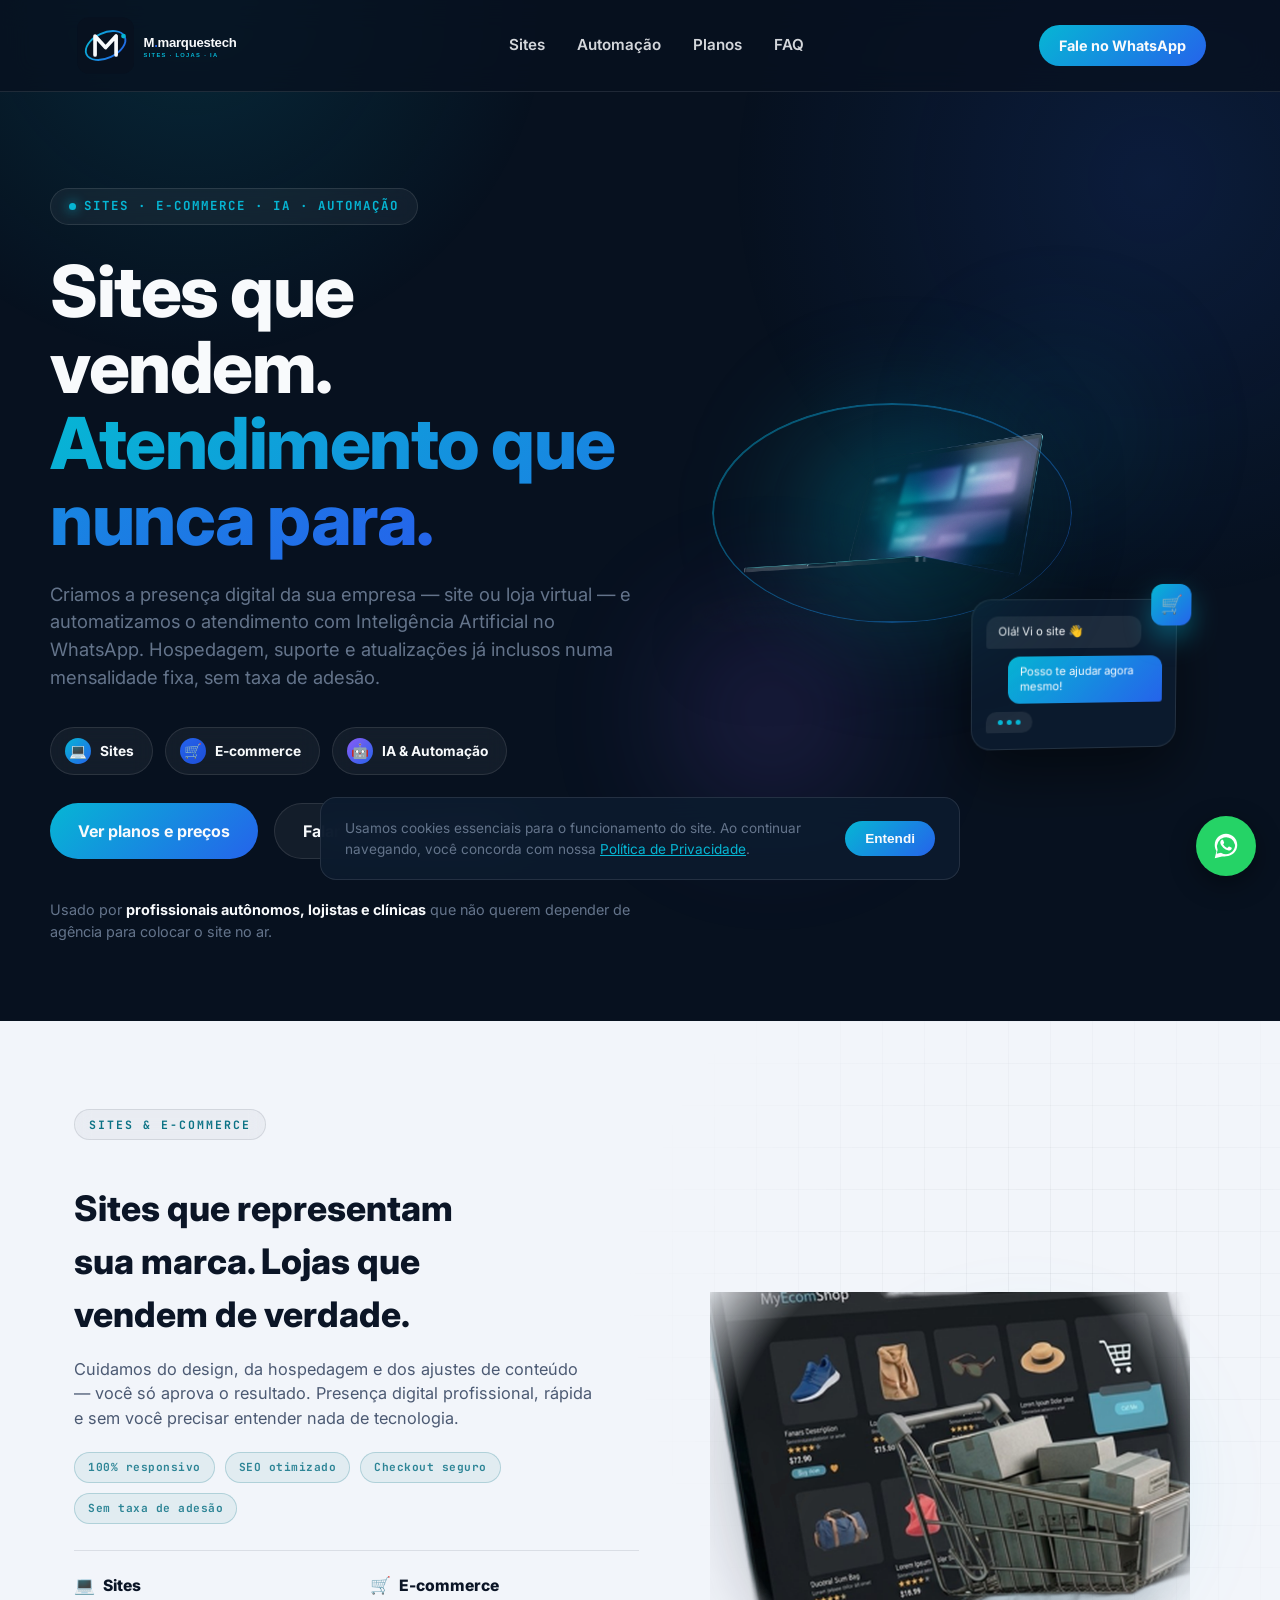
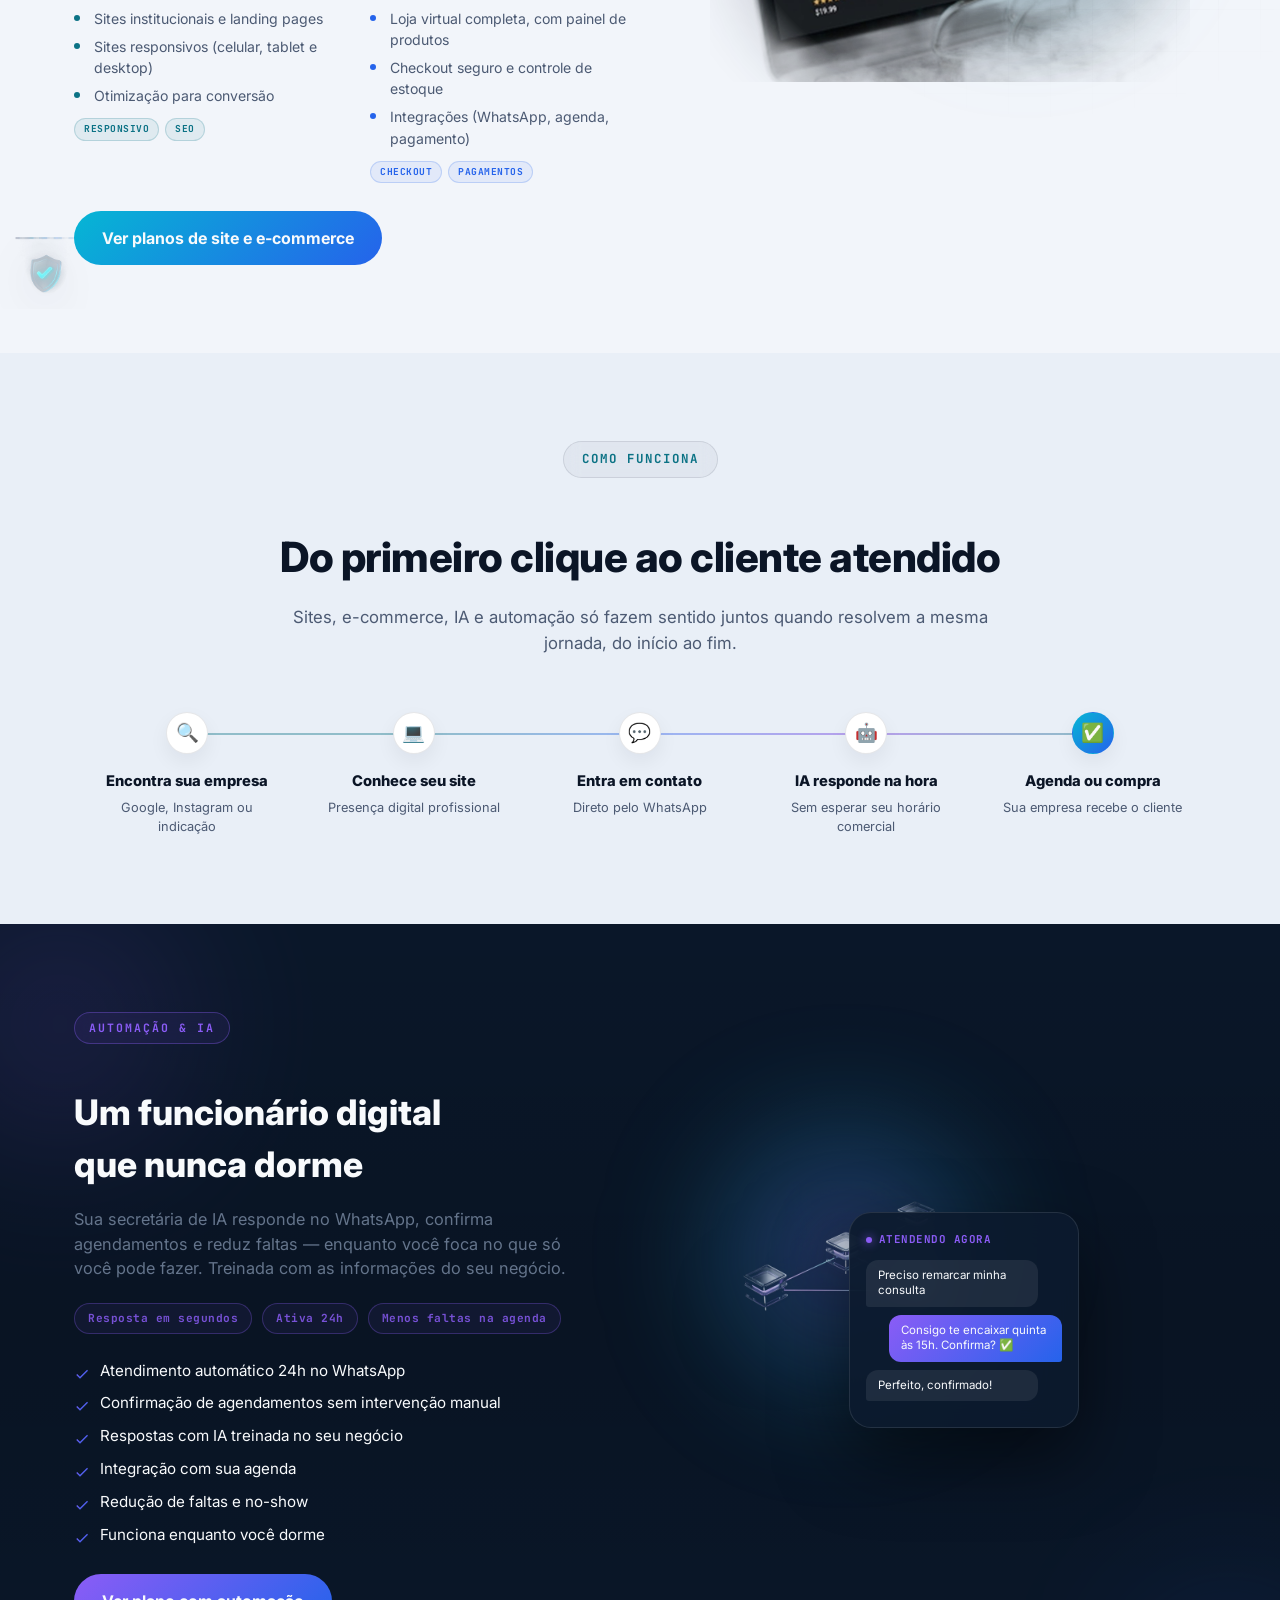
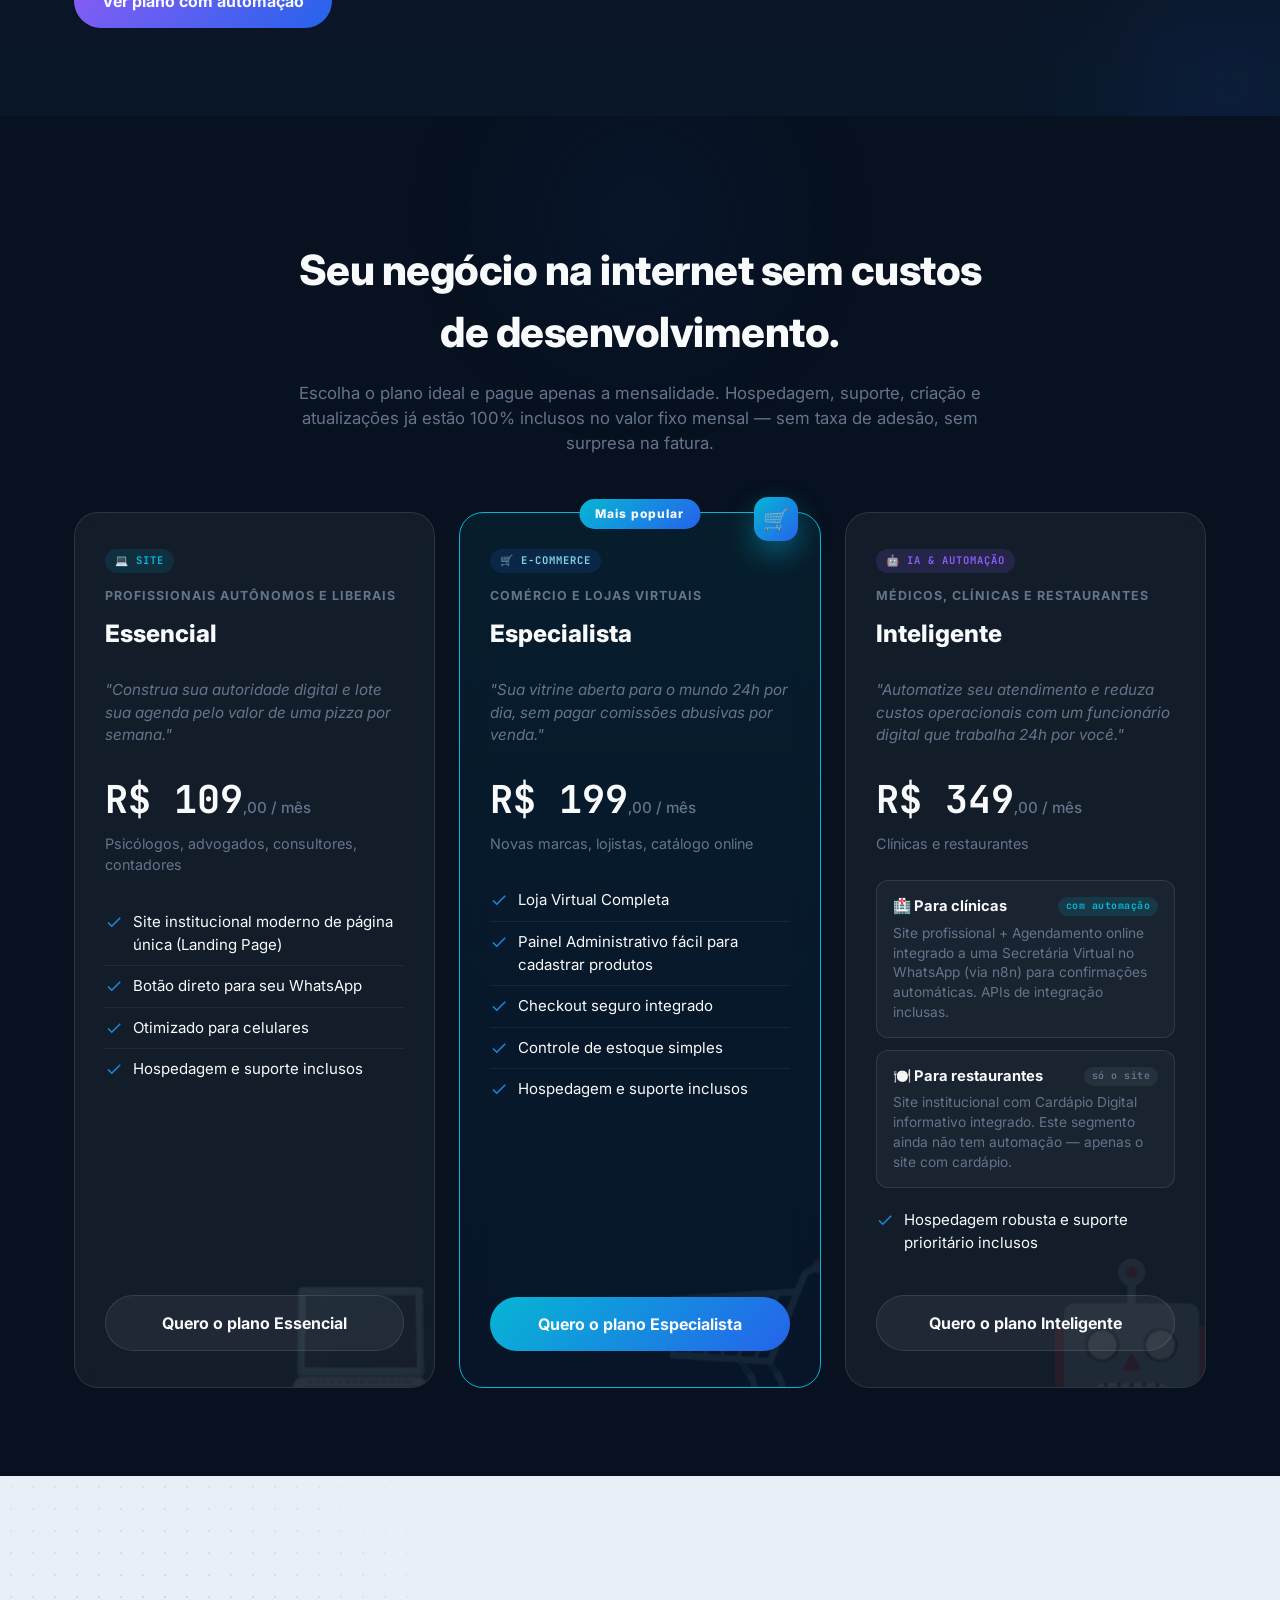
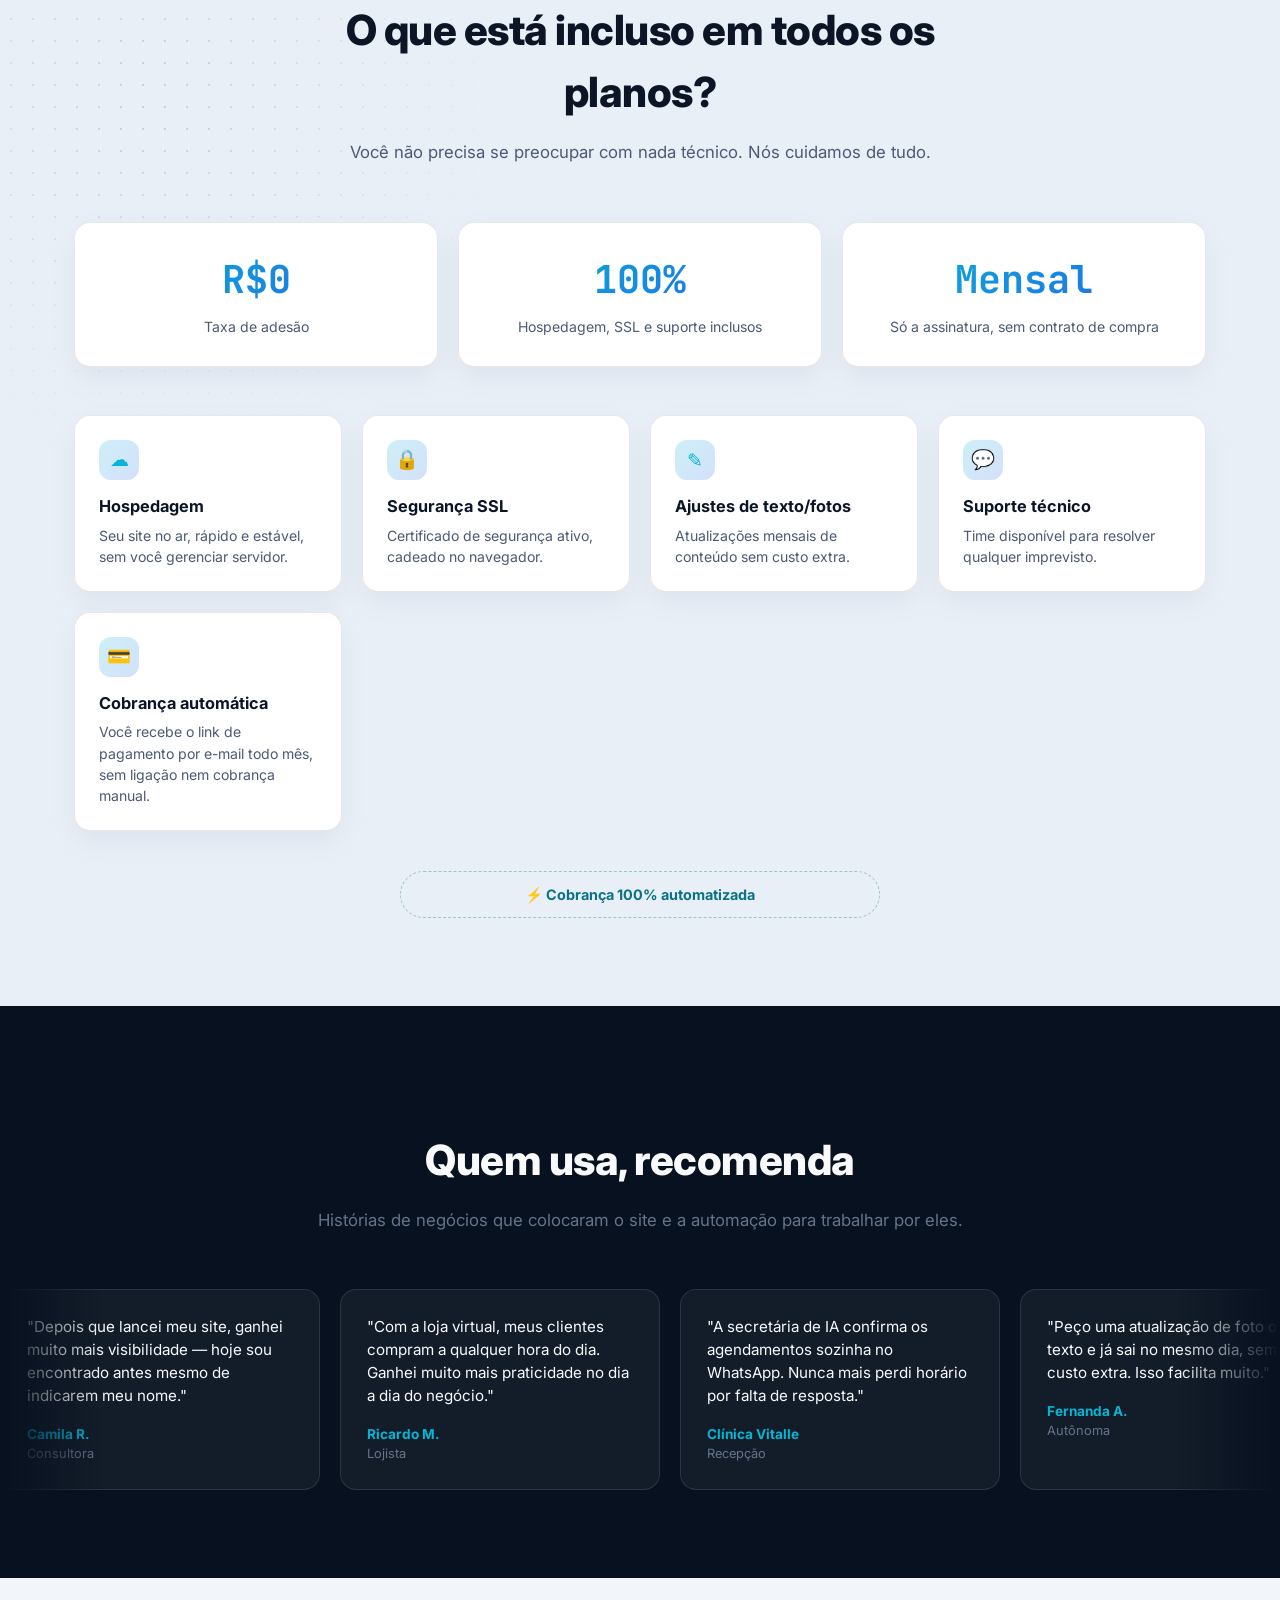
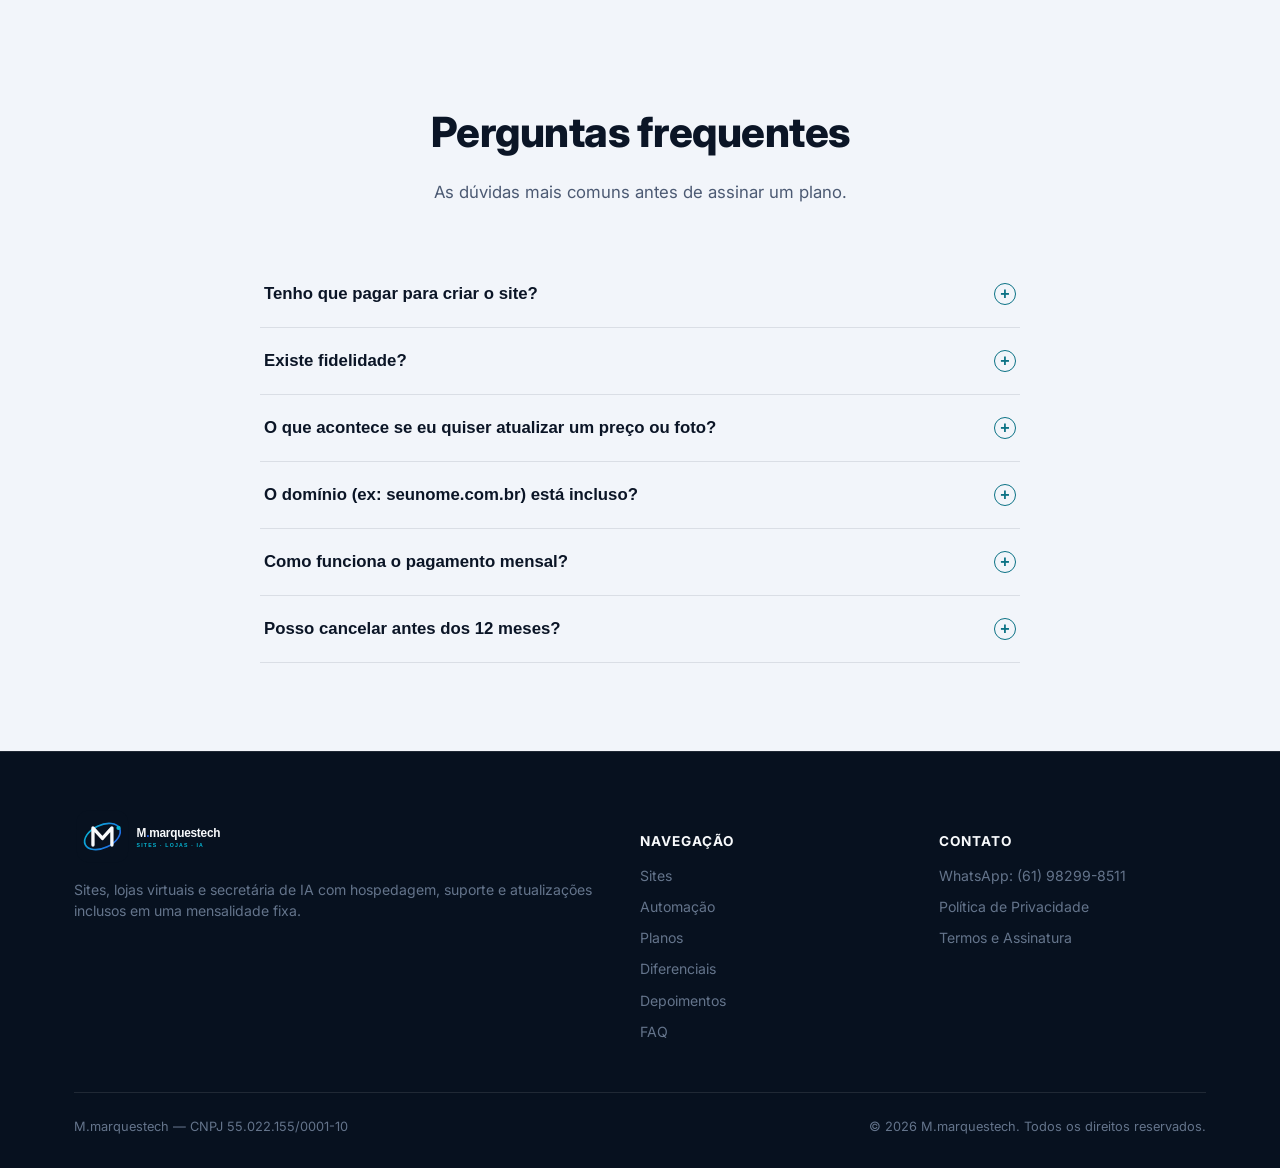
==== commit 86068dd7: "Sites & E-commerce: volta pro layout texto + imagem lado a lado Remove o fundo da foto de verdade (r" ====
--- a/index.html
+++ b/index.html
@@ -100,22 +100,12 @@
 
   <!-- SITES E E-COMMERCE -->
   <section class="section section-light tex-grid criacao-destaque" id="sites">
-    <div class="corner-device-wrap reveal-drift" style="position:absolute;width:420px;height:420px;top:-24px;right:-30px;" aria-hidden="true">
-      <div class="corner-device" id="criacaoVisual">
-        <div class="cd-glow" style="width:260px;height:260px;right:40px;top:30px;"></div>
-        <div class="float-layer" style="height:100%;display:flex;align-items:flex-start;justify-content:flex-end;">
-          <div class="photo-frame">
-            <img src="assets/scene-ecommerce.jpg" alt="Loja virtual">
-            <div class="photo-shade"></div>
-          </div>
-        </div>
-      </div>
-    </div>
     <div class="corner-accent-bl" aria-hidden="true">
       <img src="assets/icon-seguranca.png" alt="">
     </div>
     <div class="container">
-      <div class="criacao-text reveal" style="max-width:760px;">
+      <div class="sites-grid">
+      <div class="criacao-text reveal">
         <div class="eyebrow">SITES &amp; E-COMMERCE</div>
         <h2>Sites que representam sua marca. Lojas que vendem de verdade.</h2>
         <p>Cuidamos do design, da hospedagem e dos ajustes de conteúdo — você só aprova o resultado. Presença digital profissional, rápida e sem você precisar entender nada de tecnologia.</p>
@@ -152,6 +142,11 @@
           </div>
         </div>
         <a class="btn btn-primary" href="#planos">Ver planos de site e e-commerce</a>
+      </div>
+      <div class="sites-visual reveal" id="criacaoVisual" aria-hidden="true">
+        <div class="cd-glow" style="width:320px;height:320px;right:20px;top:50%;transform:translateY(-50%);"></div>
+        <img class="sites-cutout" src="assets/scene-ecommerce-cutout.png" alt="Loja virtual com carrinho de compras">
+      </div>
       </div>
     </div>
   </section>
--- a/css/style.css
+++ b/css/style.css
@@ -299,17 +299,19 @@
 .hr-glow-violet { background: radial-gradient(circle, rgba(139,92,246,0.45), transparent 70%); }
 .hr-glow-mix { background: radial-gradient(circle, rgba(139,92,246,0.36), rgba(6,182,212,0.22) 60%, transparent 75%); }
 
-/* ===== Corner device: partial 3D UI fragment bleeding from a section corner, fades via mask before the text ===== */
-.corner-device-wrap.reveal-drift {
-  opacity: 0;
-  transform: translate(46px, -26px) rotate(5deg) scale(0.93);
-  transition: opacity 1.1s cubic-bezier(.16,.8,.24,1), transform 1.1s cubic-bezier(.16,.8,.24,1);
-}
-.corner-device-wrap.reveal-drift.in-view { opacity: 1; transform: translate(0,0) rotate(0deg) scale(1); }
-
-.corner-device {
+/* ===== Sites & E-commerce: text | image side by side ===== */
+.sites-grid {
+  display: grid;
+  grid-template-columns: 1.05fr 0.95fr;
+  align-items: center;
+  gap: 56px;
+}
+.sites-visual {
   position: relative;
-  width: 100%; height: 100%;
+  display: flex;
+  align-items: center;
+  justify-content: center;
+  min-height: 360px;
 }
 .cd-glow {
   position: absolute;
@@ -320,25 +322,15 @@
   filter: blur(50px);
   pointer-events: none;
 }
-.photo-frame {
+.sites-cutout {
   position: relative;
-  width: 380px;
-  max-width: 92%;
-  border-radius: 22px;
-  overflow: hidden;
-  box-shadow: 0 40px 90px rgba(15,23,42,0.28);
-  -webkit-mask-image: linear-gradient(115deg, black 45%, transparent 88%);
-  mask-image: linear-gradient(115deg, black 45%, transparent 88%);
-}
-.photo-frame img {
+  z-index: 1;
   width: 100%;
+  max-width: 480px;
   display: block;
-  filter: saturate(0.82) brightness(0.94);
-}
-.photo-frame .photo-shade {
-  position: absolute;
-  inset: 0;
-  background: linear-gradient(225deg, rgba(7,17,31,0.7) 0%, rgba(7,17,31,0.18) 42%, transparent 68%);
+  filter: drop-shadow(0 30px 55px rgba(15,23,42,0.25));
+  -webkit-mask-image: radial-gradient(circle at 50% 45%, black 68%, transparent 96%);
+  mask-image: radial-gradient(circle at 50% 45%, black 68%, transparent 96%);
 }
 
 .corner-accent-bl {
@@ -1297,8 +1289,9 @@
   .automacao-grid { grid-template-columns: 1fr; text-align: center; }
   .automacao-list { align-items: center; }
   .automacao-list li { text-align: left; }
-  .corner-device-wrap { display: none; }
   .corner-accent-bl { display: none; }
+  .sites-grid { grid-template-columns: 1fr; text-align: center; }
+  .sites-visual { margin-top: 8px; min-height: 280px; }
   .feature-chips { justify-content: center; }
   .automacao-visual { min-height: 300px; margin-top: 24px; }
   .stats-band { grid-template-columns: 1fr; }
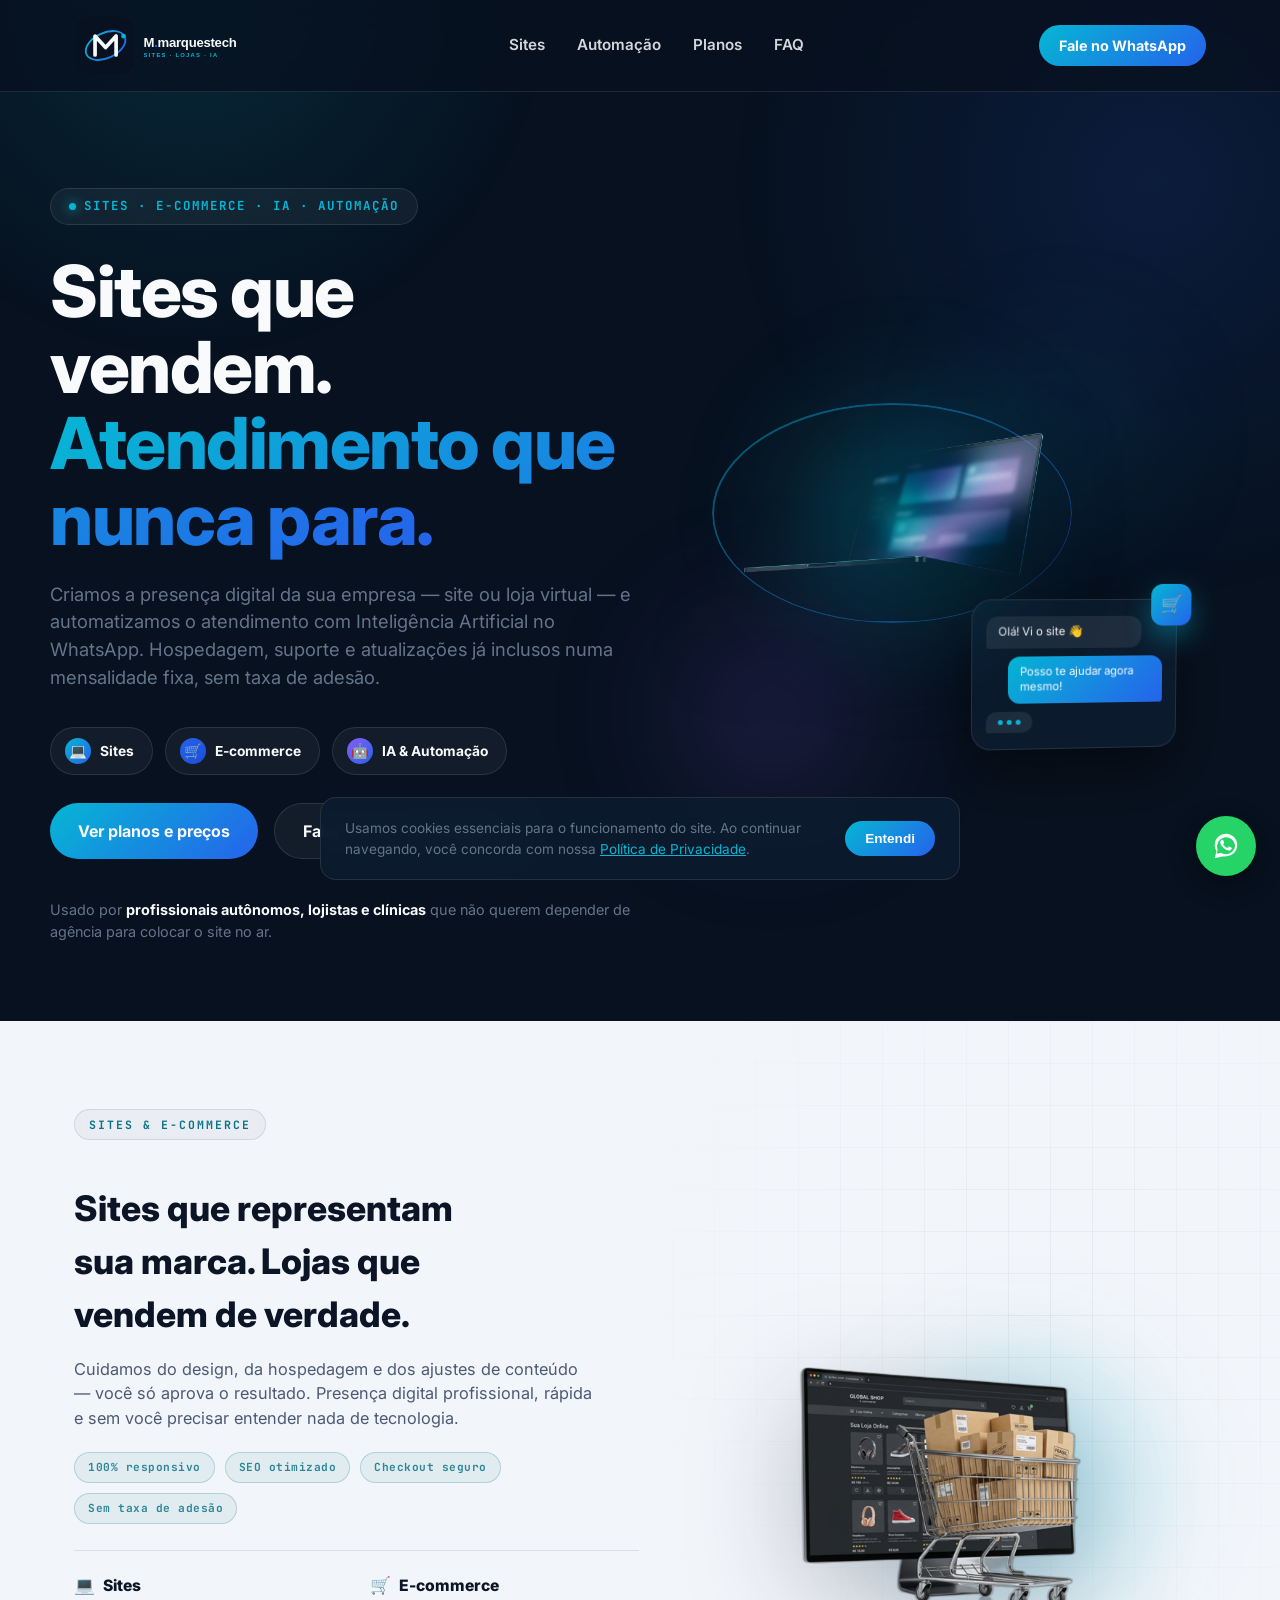
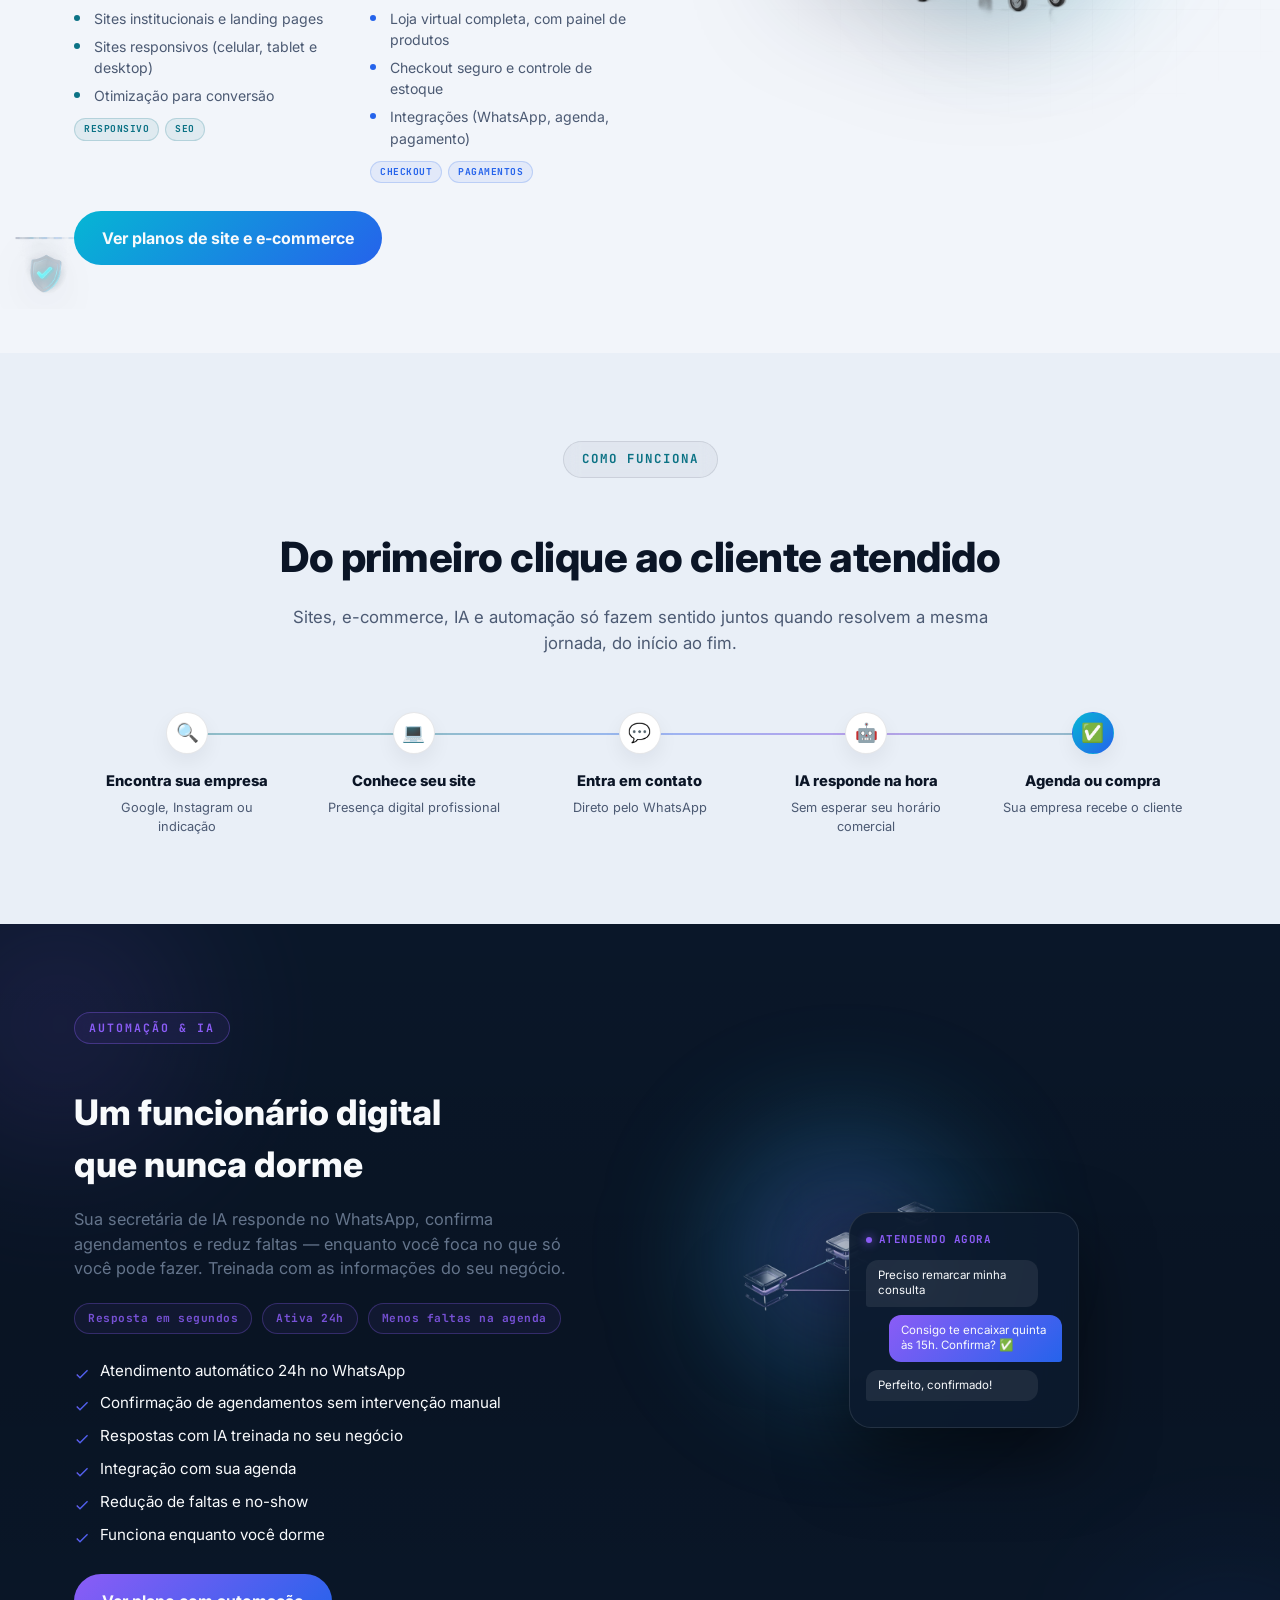
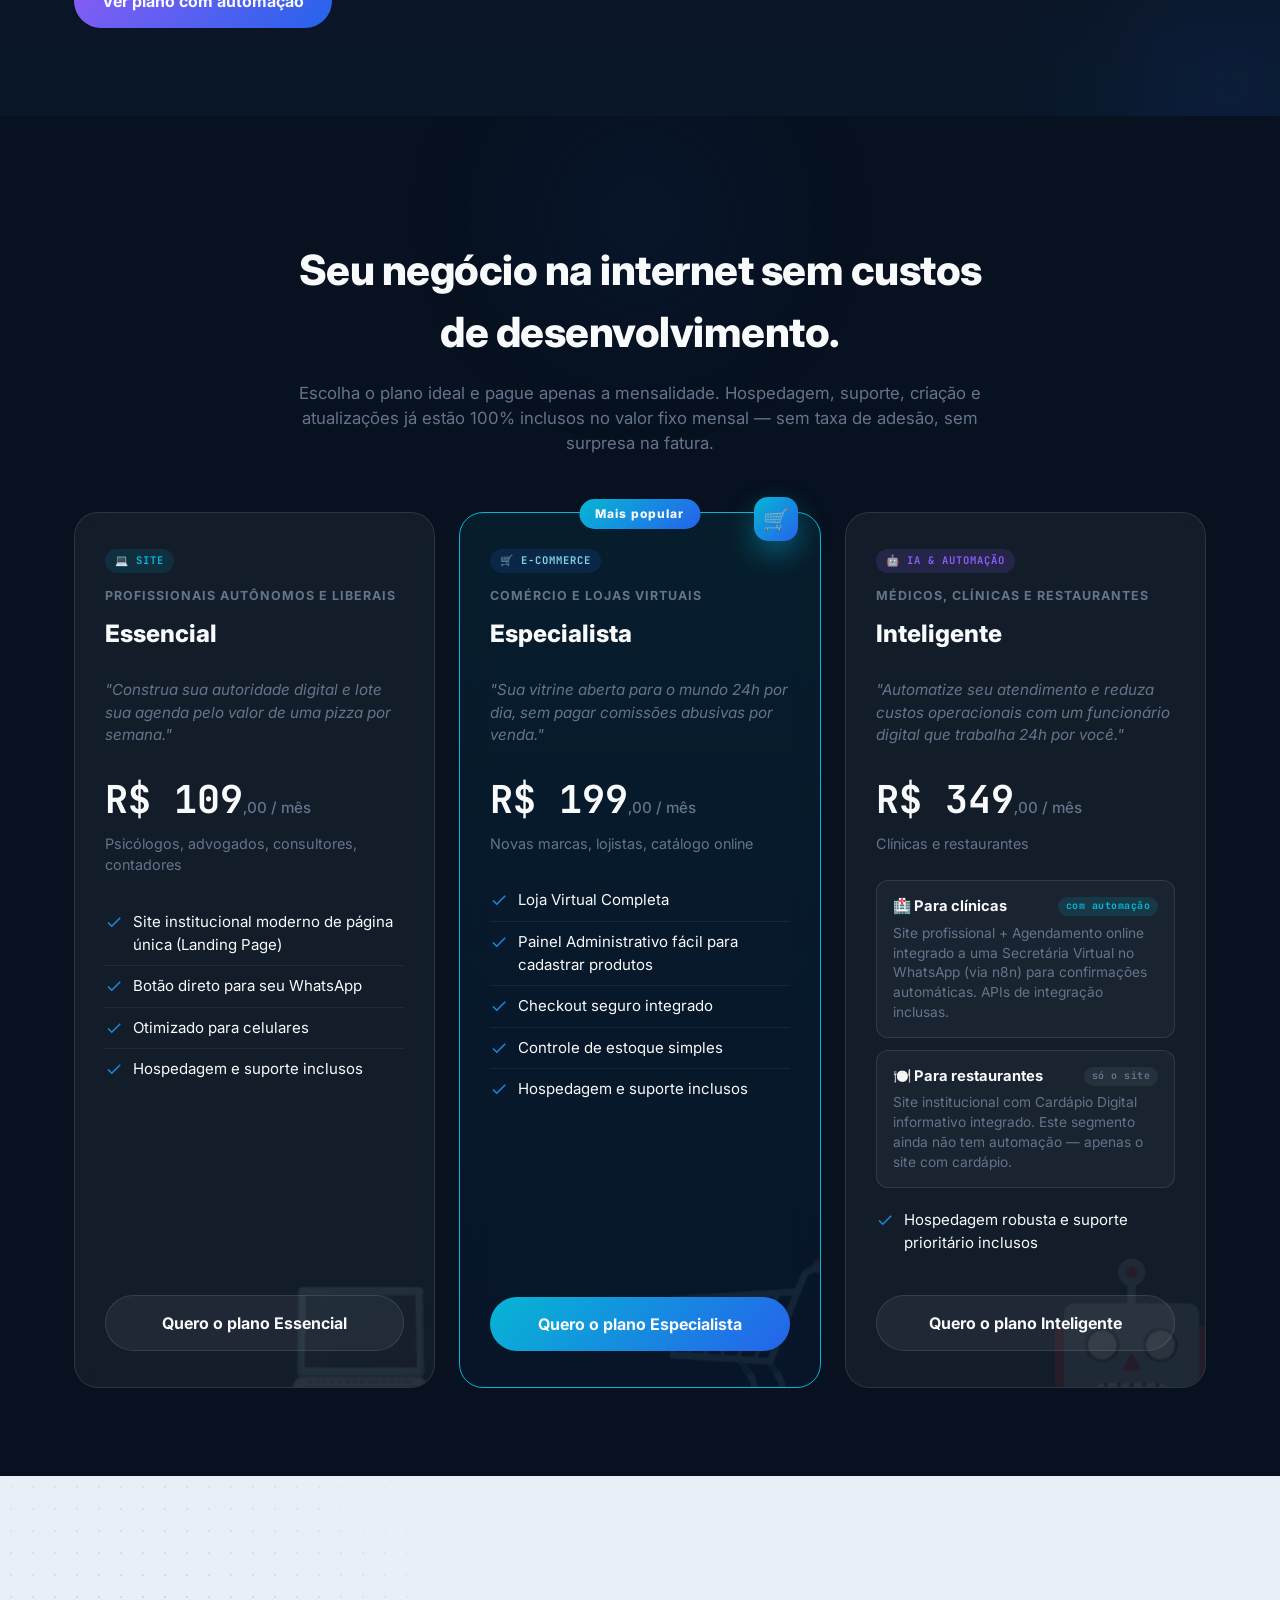
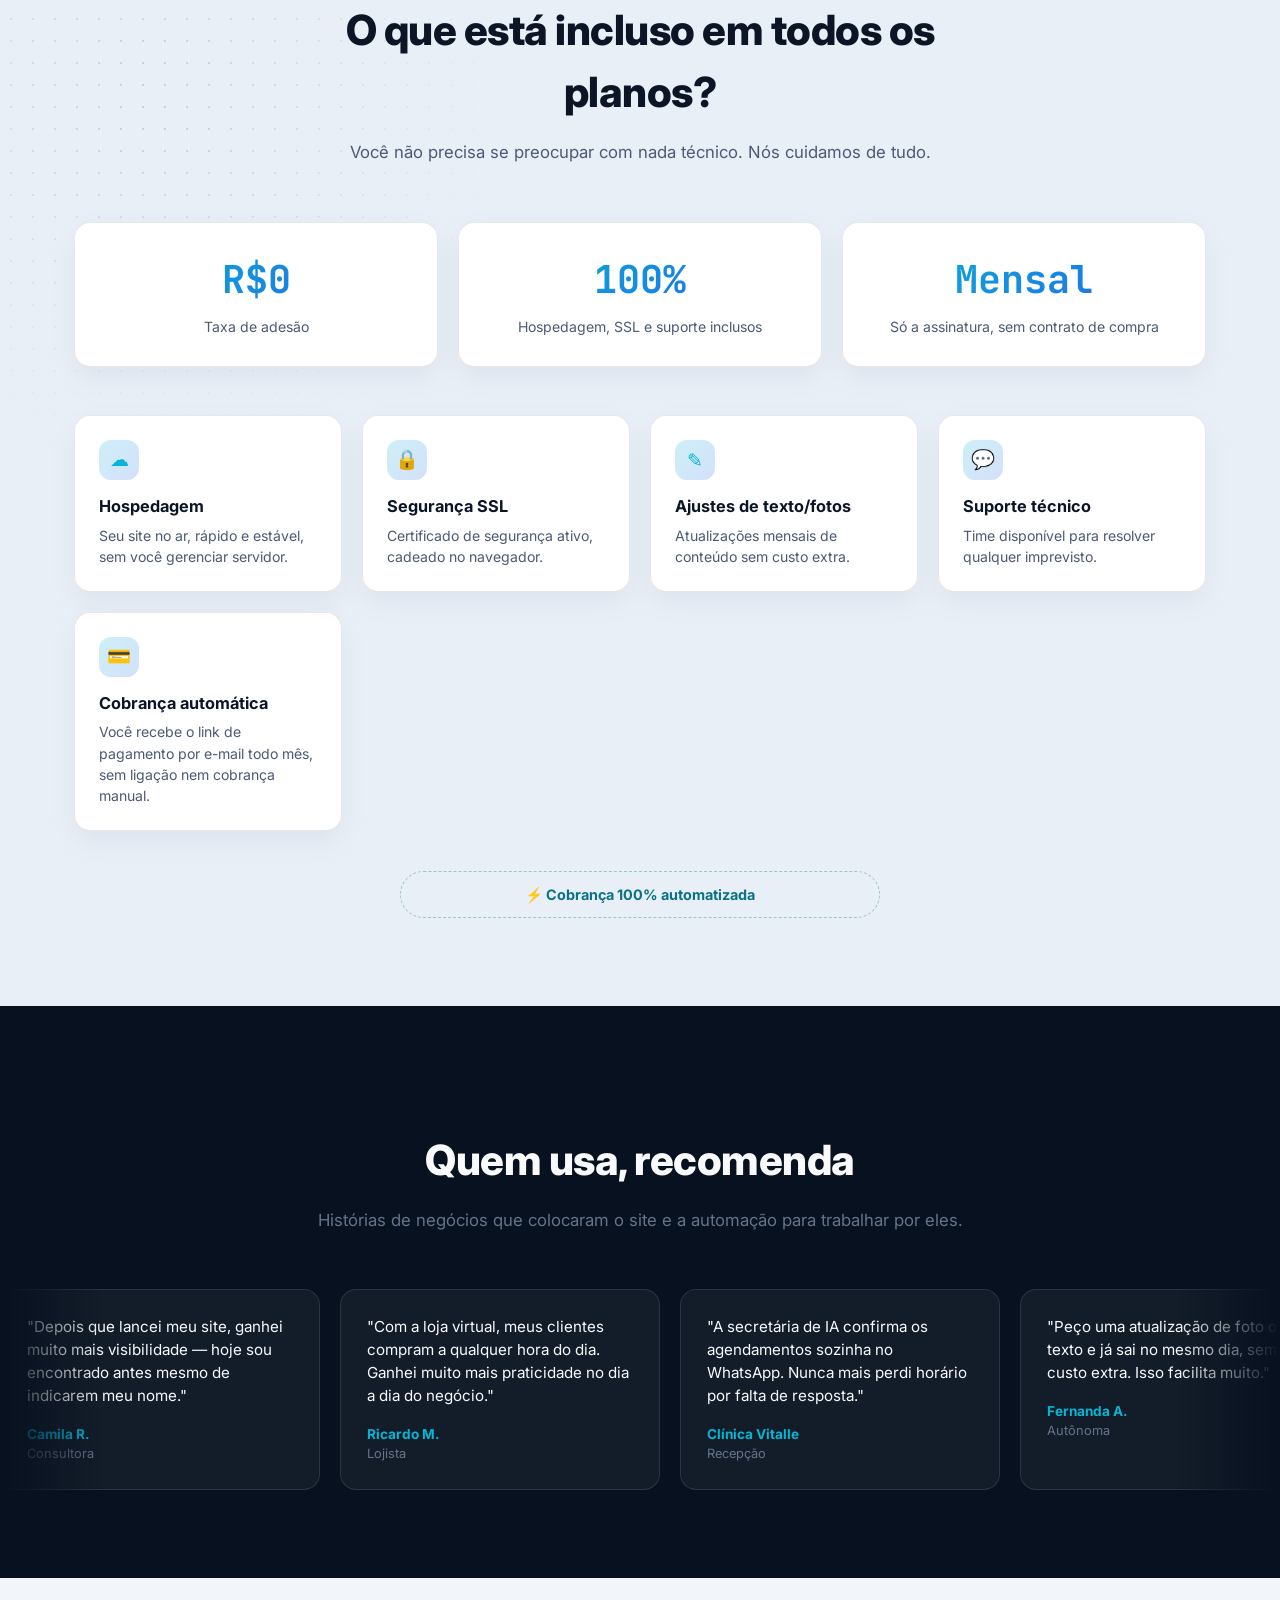
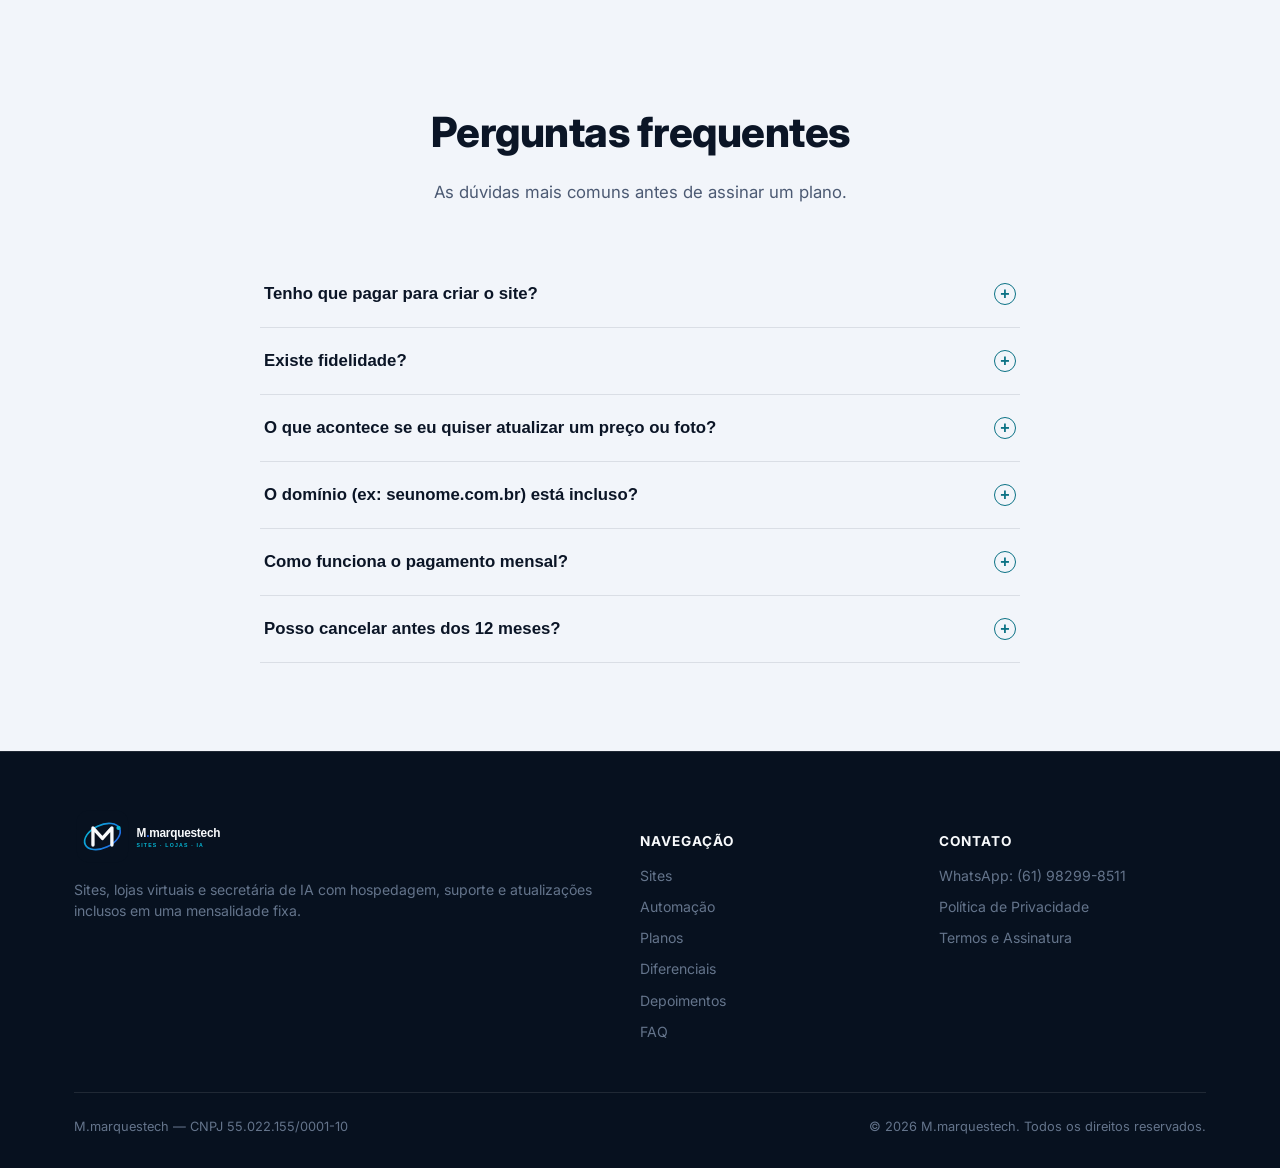
==== commit 8d207fd5: "Troca imagem de Sites por render com fundo de estúdio limpo A foto anterior (recorte automático de f" ====
--- a/index.html
+++ b/index.html
@@ -145,7 +145,7 @@
       </div>
       <div class="sites-visual reveal" id="criacaoVisual" aria-hidden="true">
         <div class="cd-glow" style="width:320px;height:320px;right:20px;top:50%;transform:translateY(-50%);"></div>
-        <img class="sites-cutout" src="assets/scene-ecommerce-cutout.png" alt="Loja virtual com carrinho de compras">
+        <img class="sites-cutout" src="assets/scene-cart-cutout.png" alt="Loja virtual com carrinho de compras">
       </div>
       </div>
     </div>
--- a/css/style.css
+++ b/css/style.css
@@ -326,11 +326,9 @@
   position: relative;
   z-index: 1;
   width: 100%;
-  max-width: 480px;
+  max-width: 520px;
   display: block;
   filter: drop-shadow(0 30px 55px rgba(15,23,42,0.25));
-  -webkit-mask-image: radial-gradient(circle at 50% 45%, black 68%, transparent 96%);
-  mask-image: radial-gradient(circle at 50% 45%, black 68%, transparent 96%);
 }
 
 .corner-accent-bl {
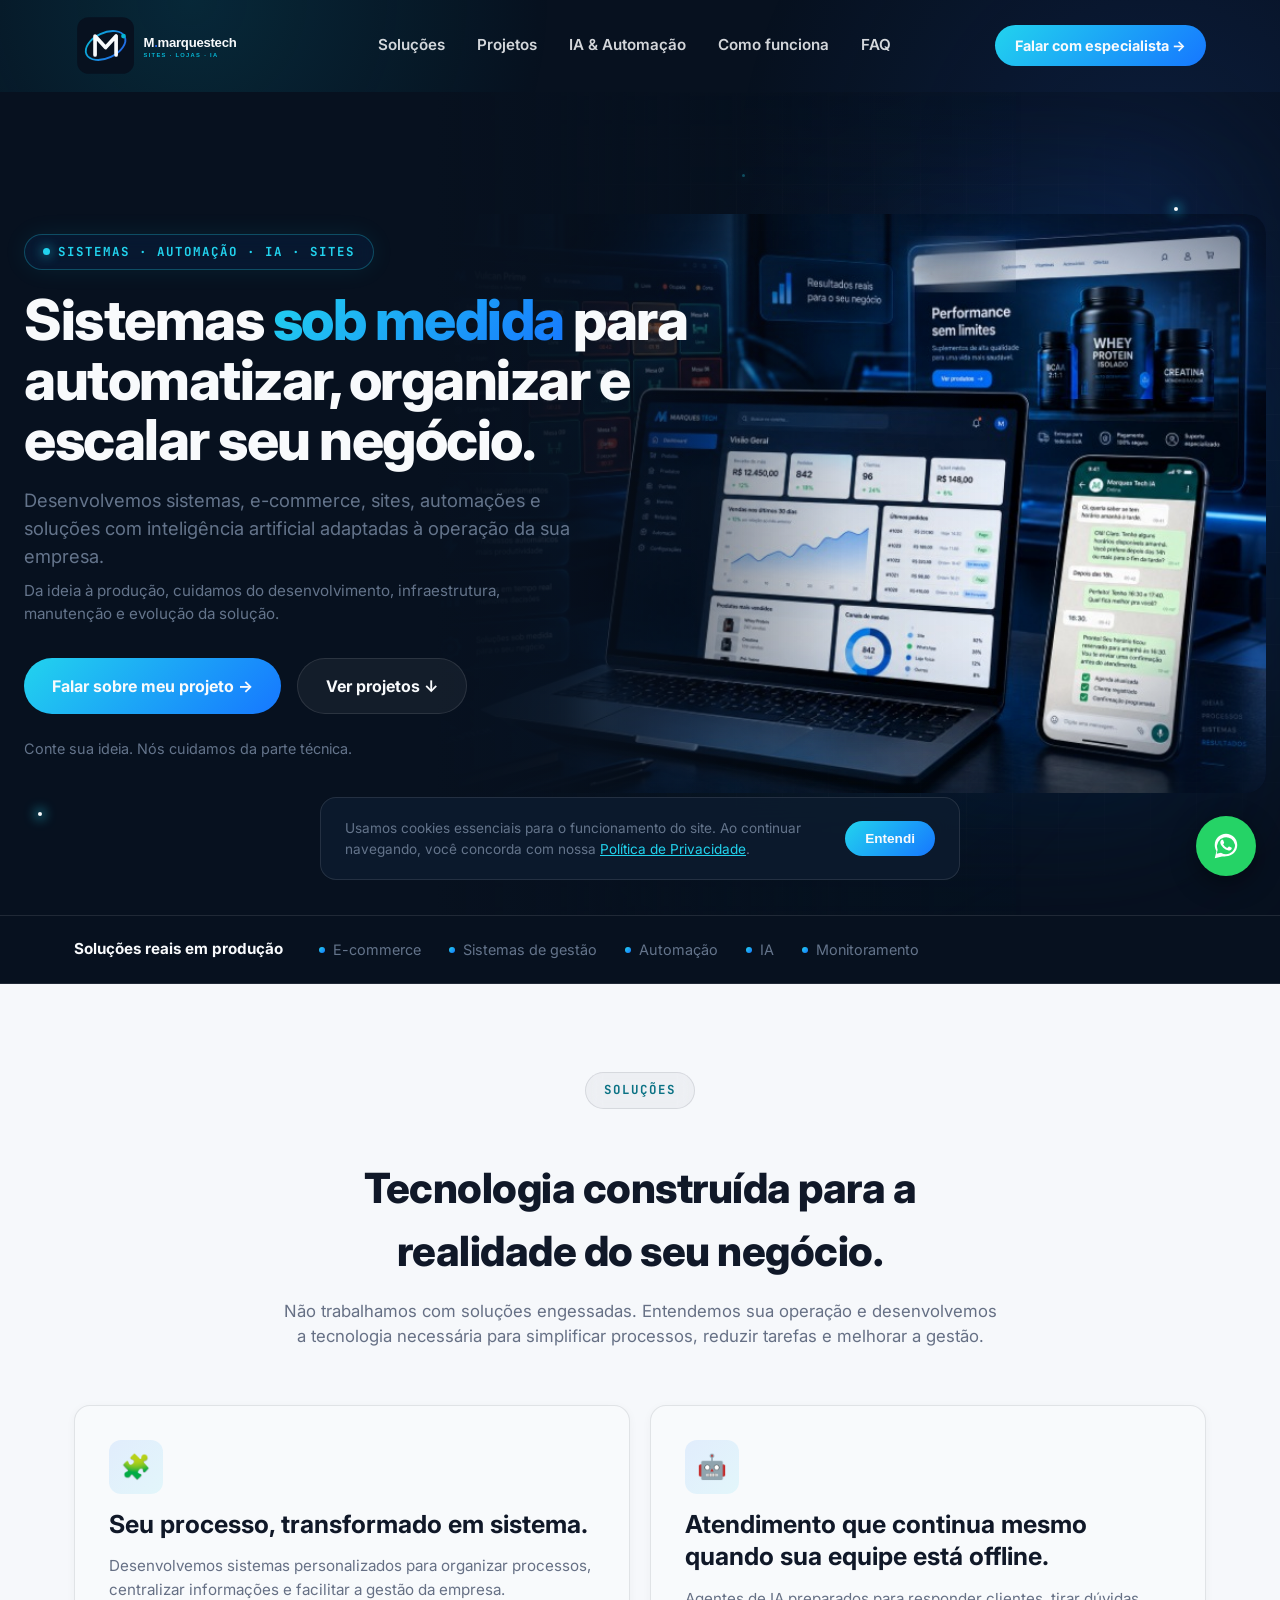
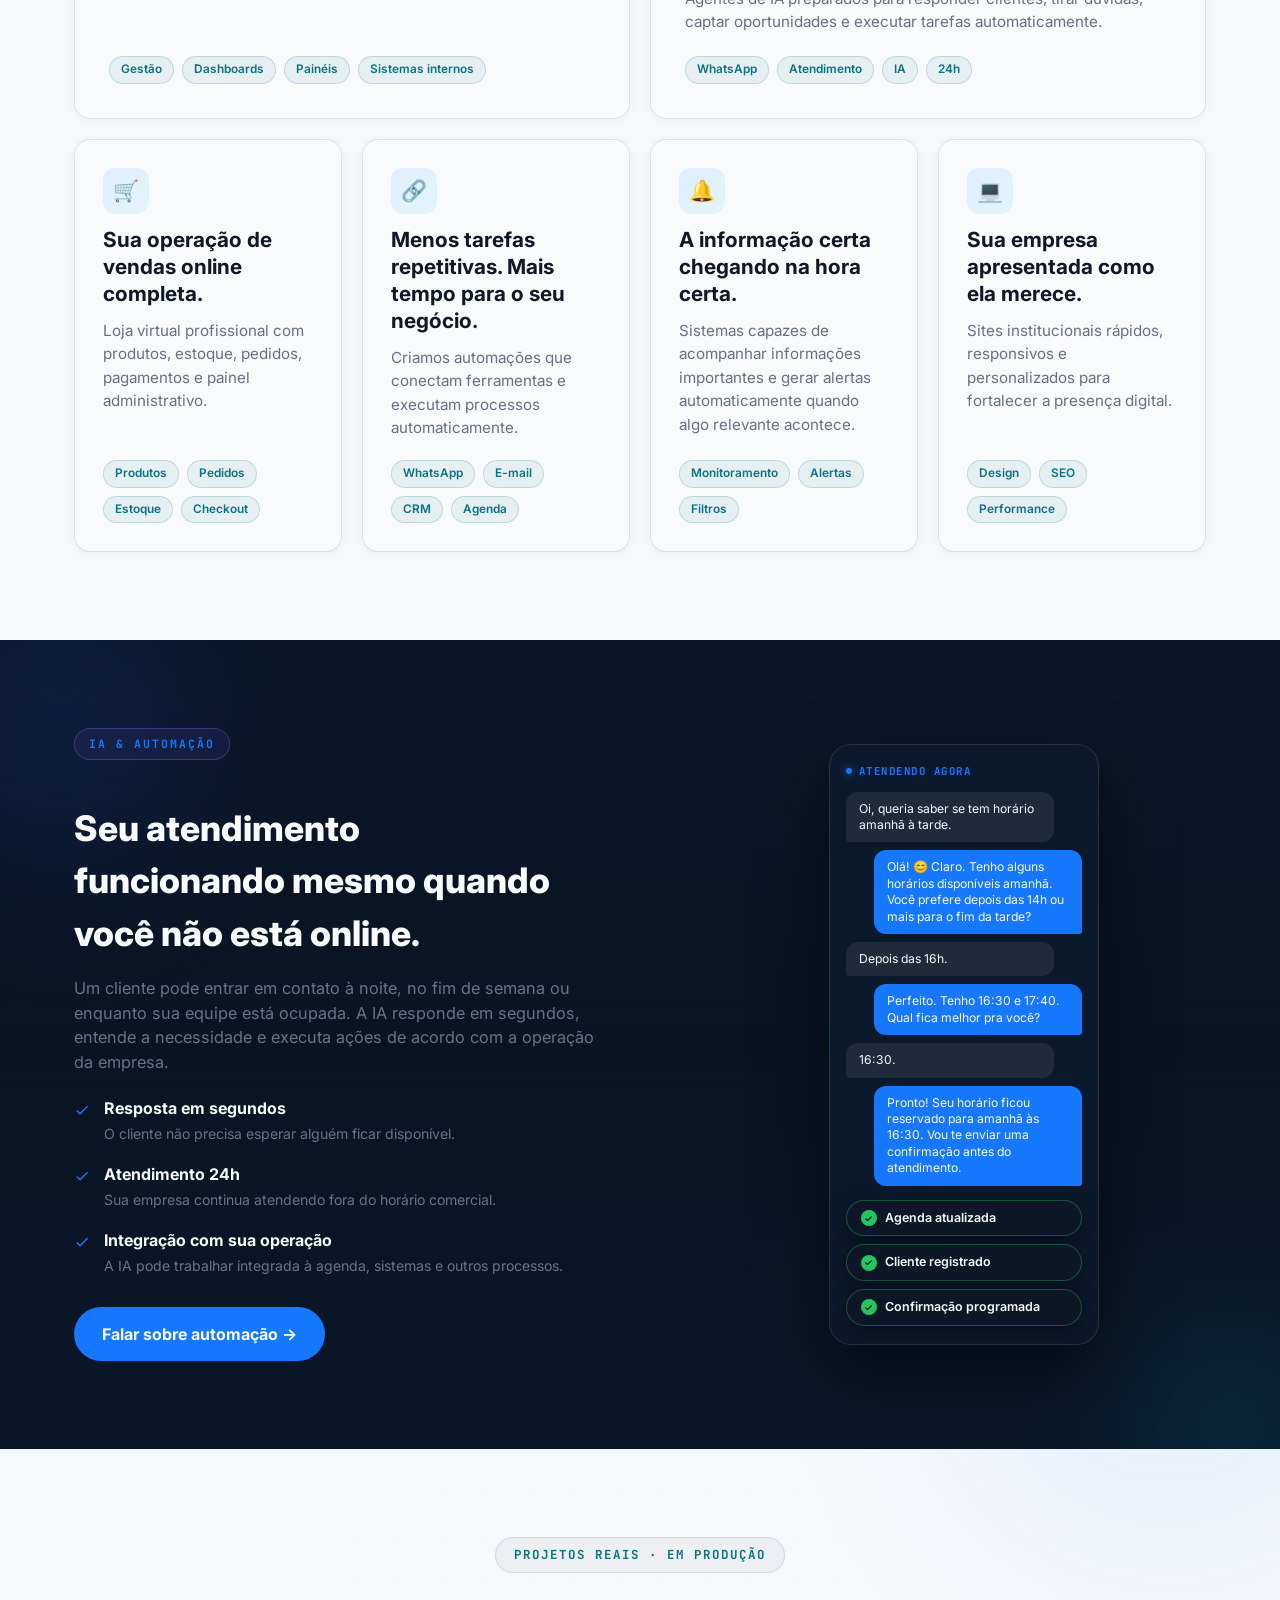
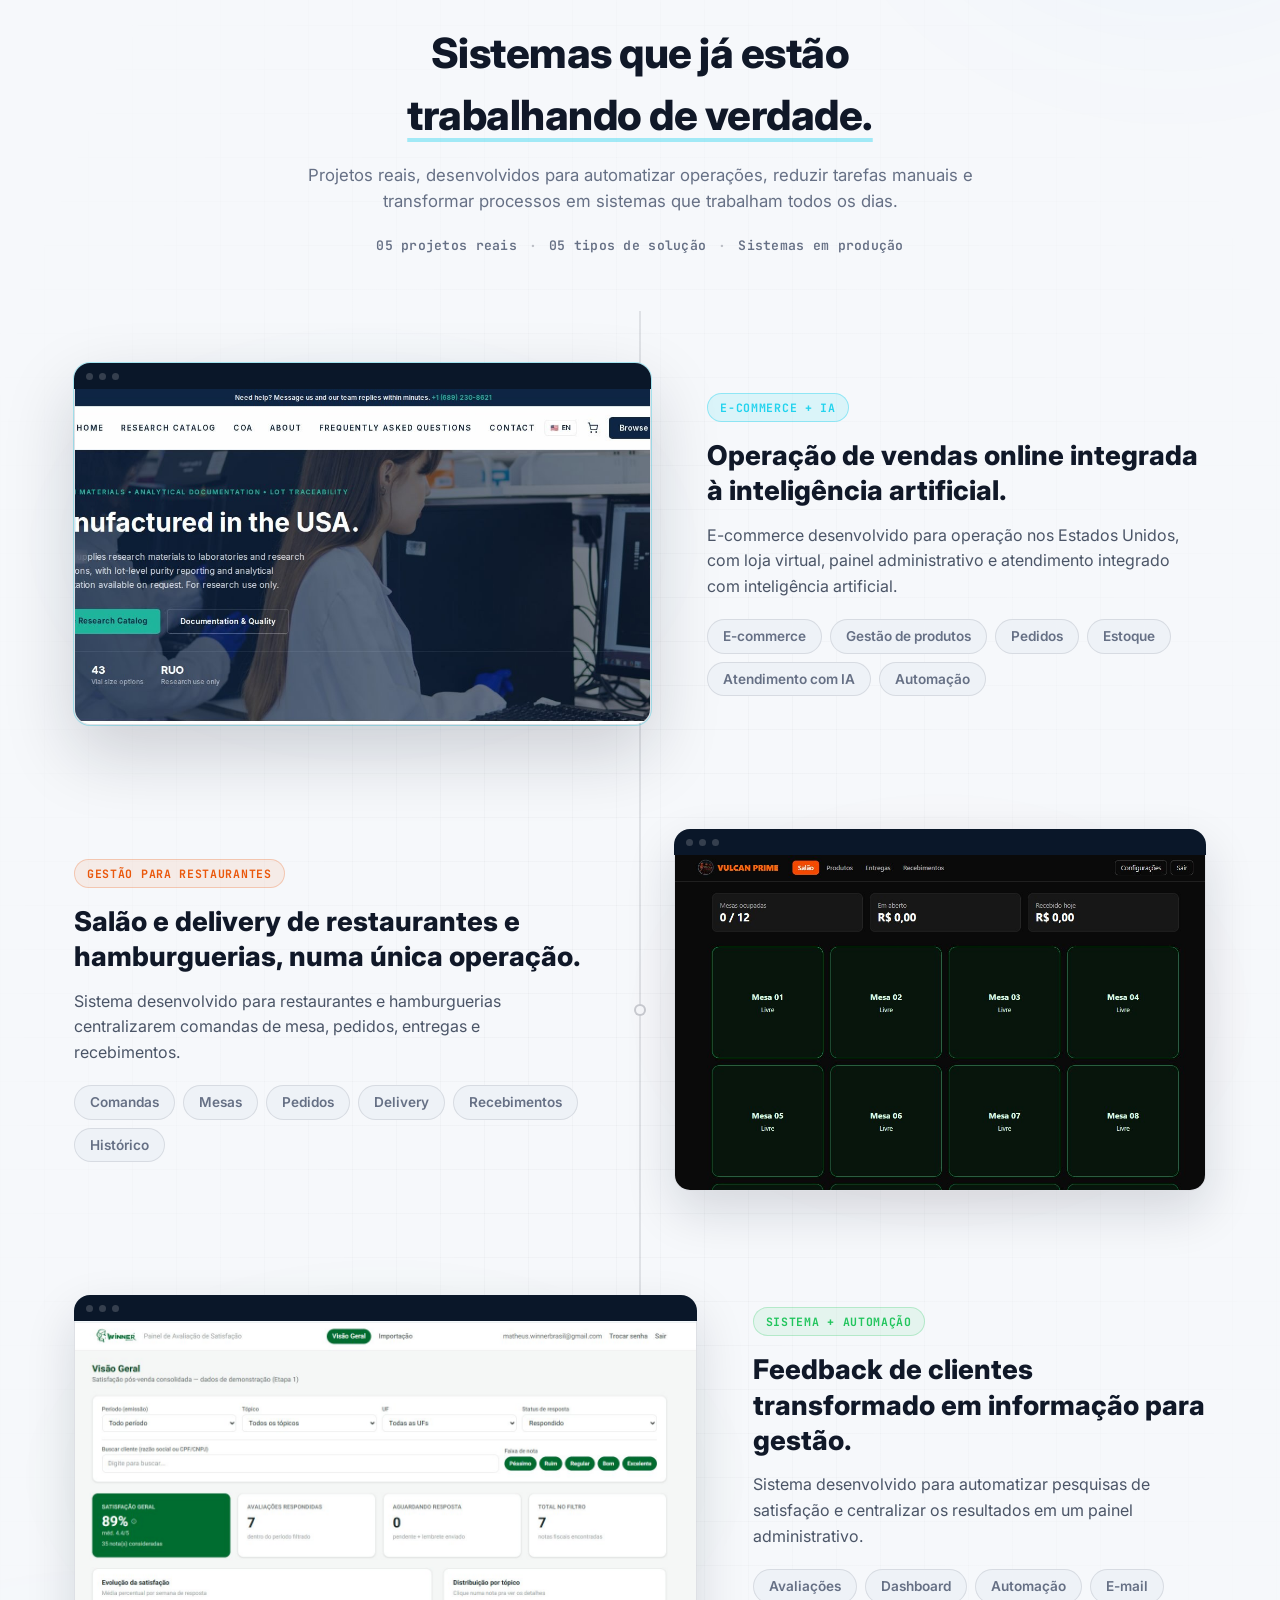
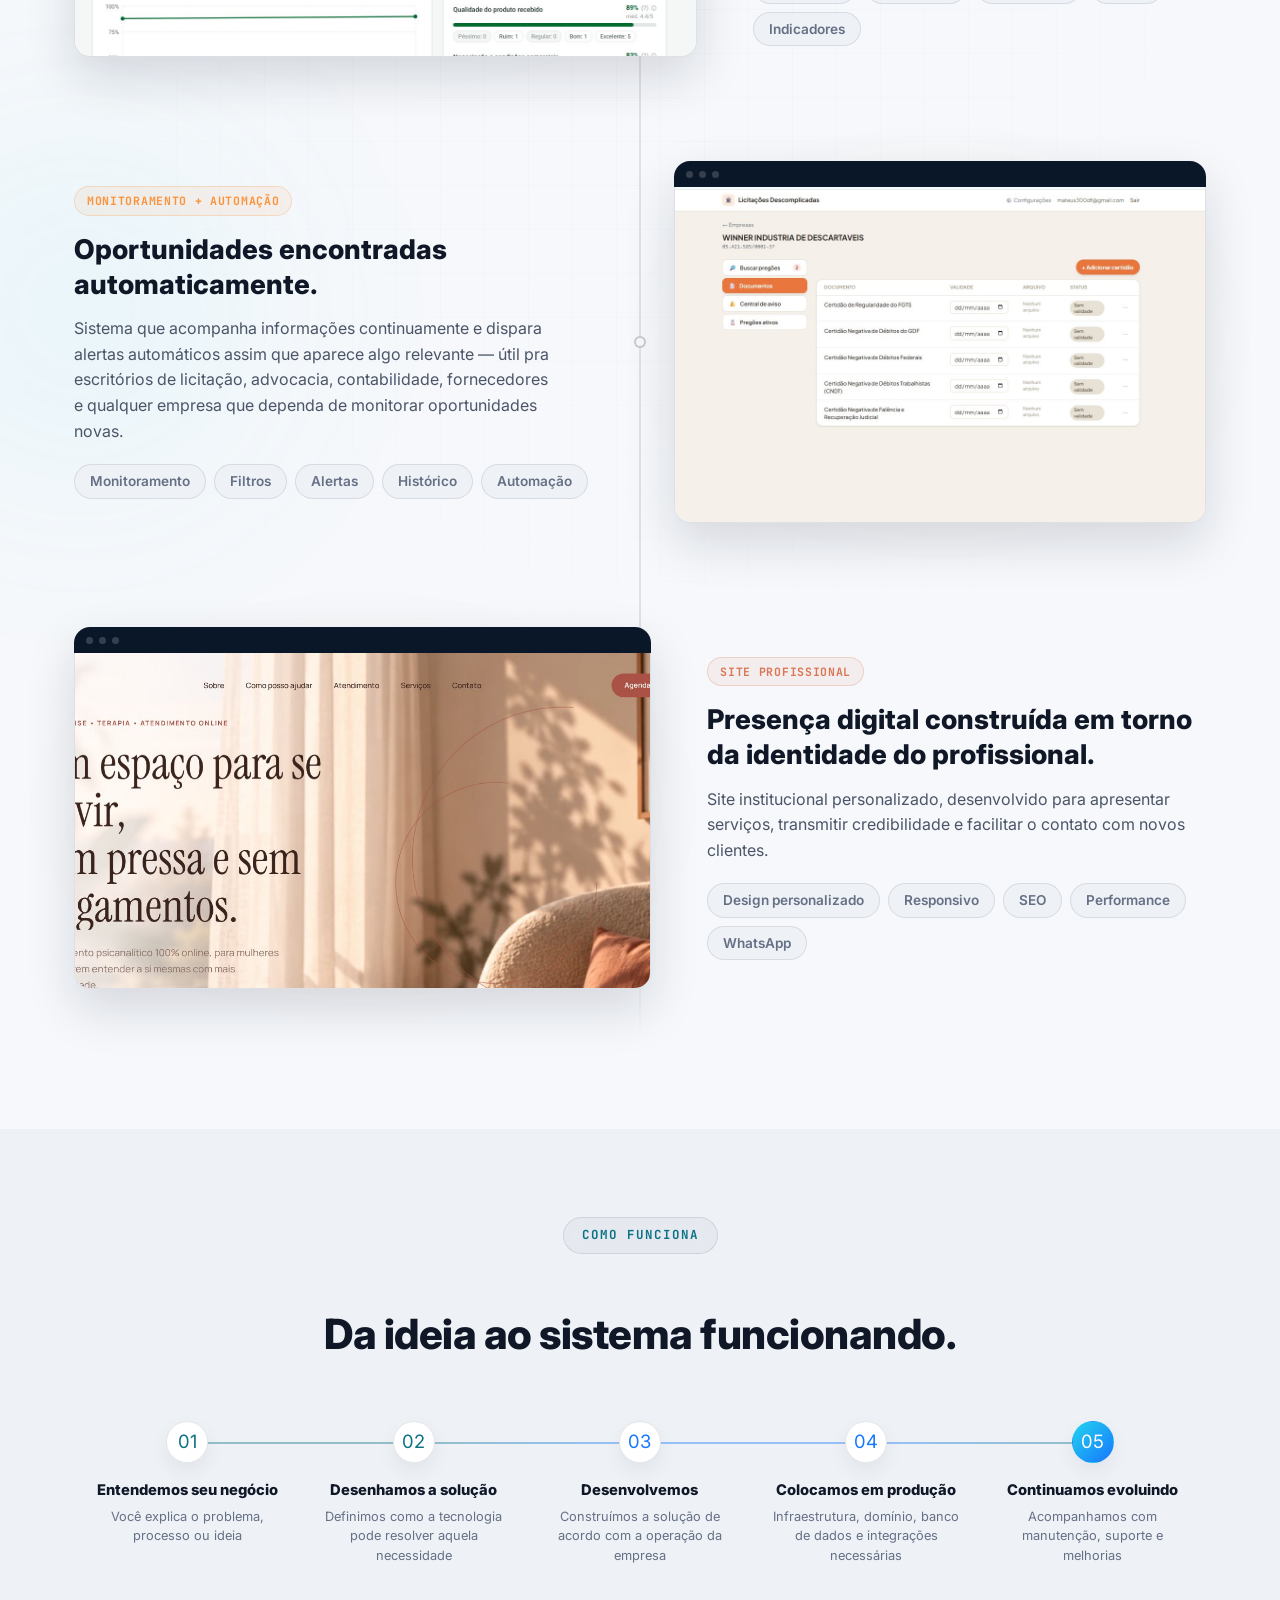
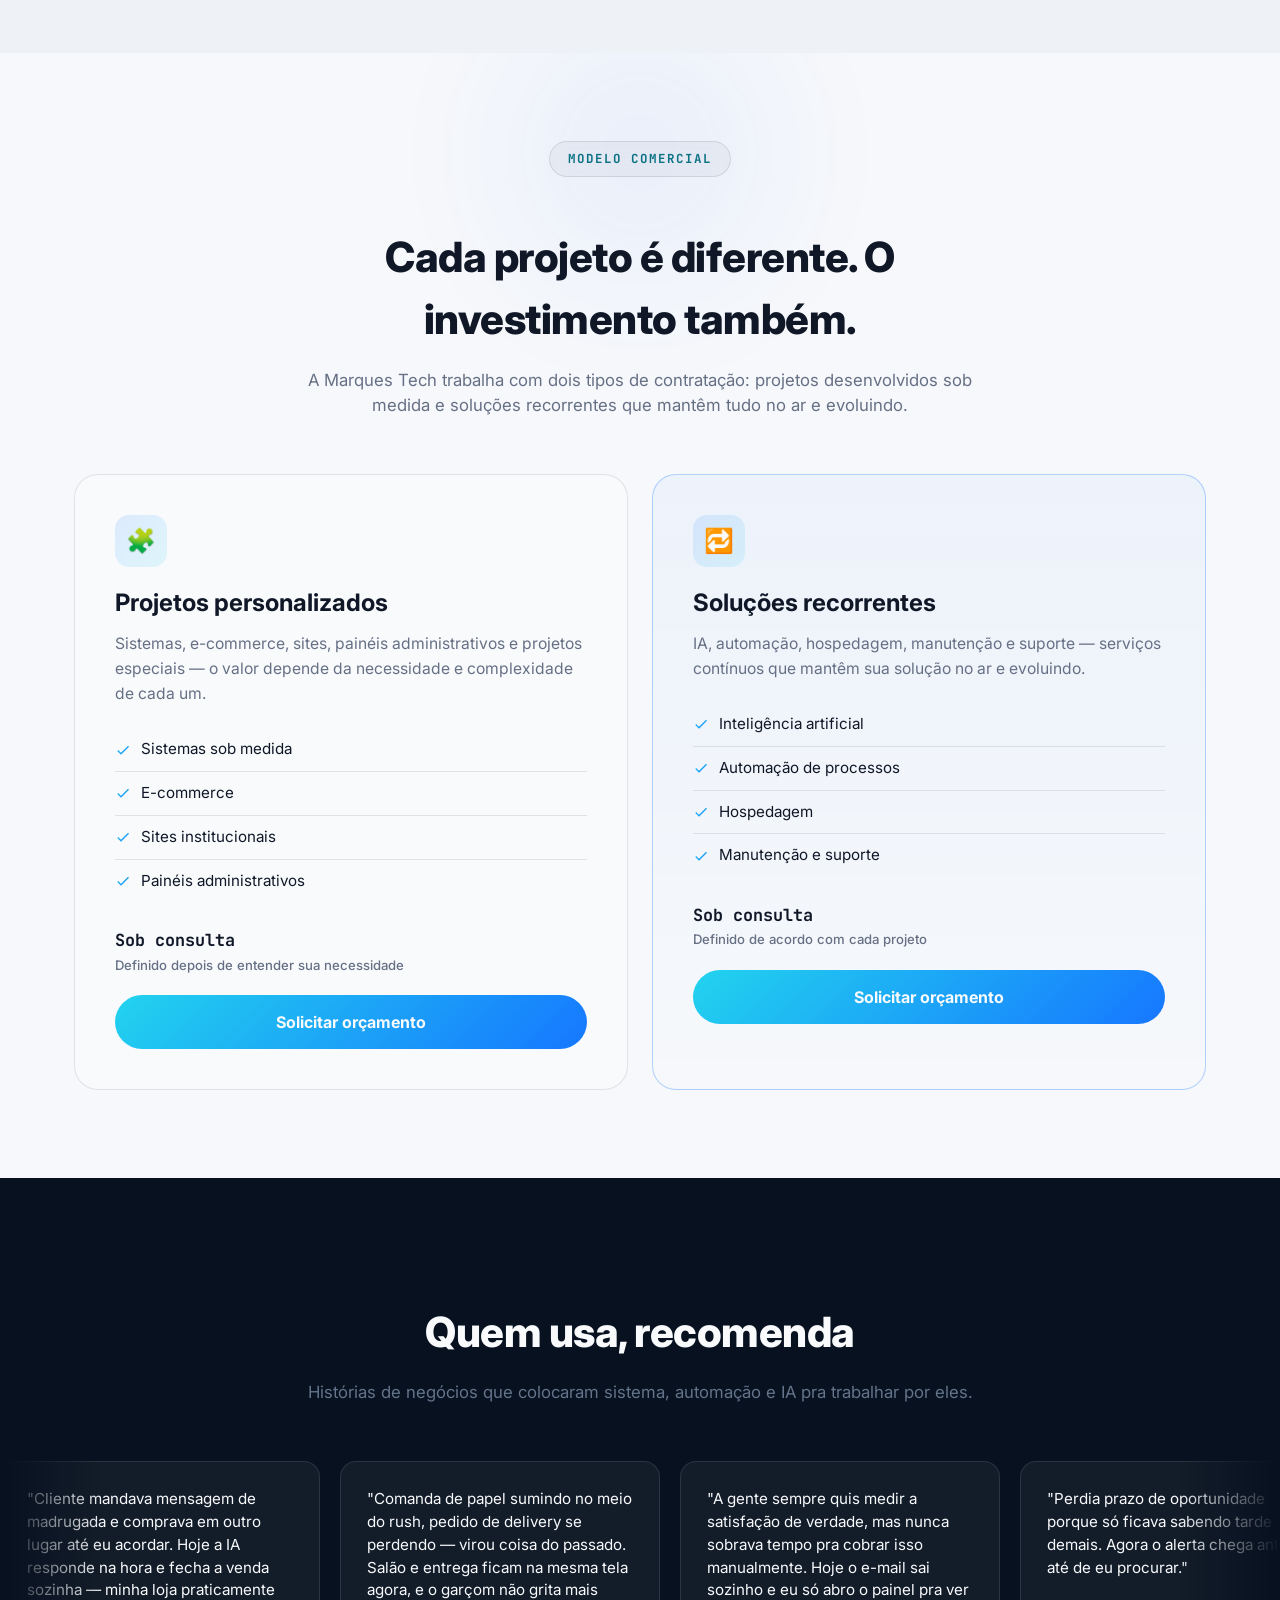
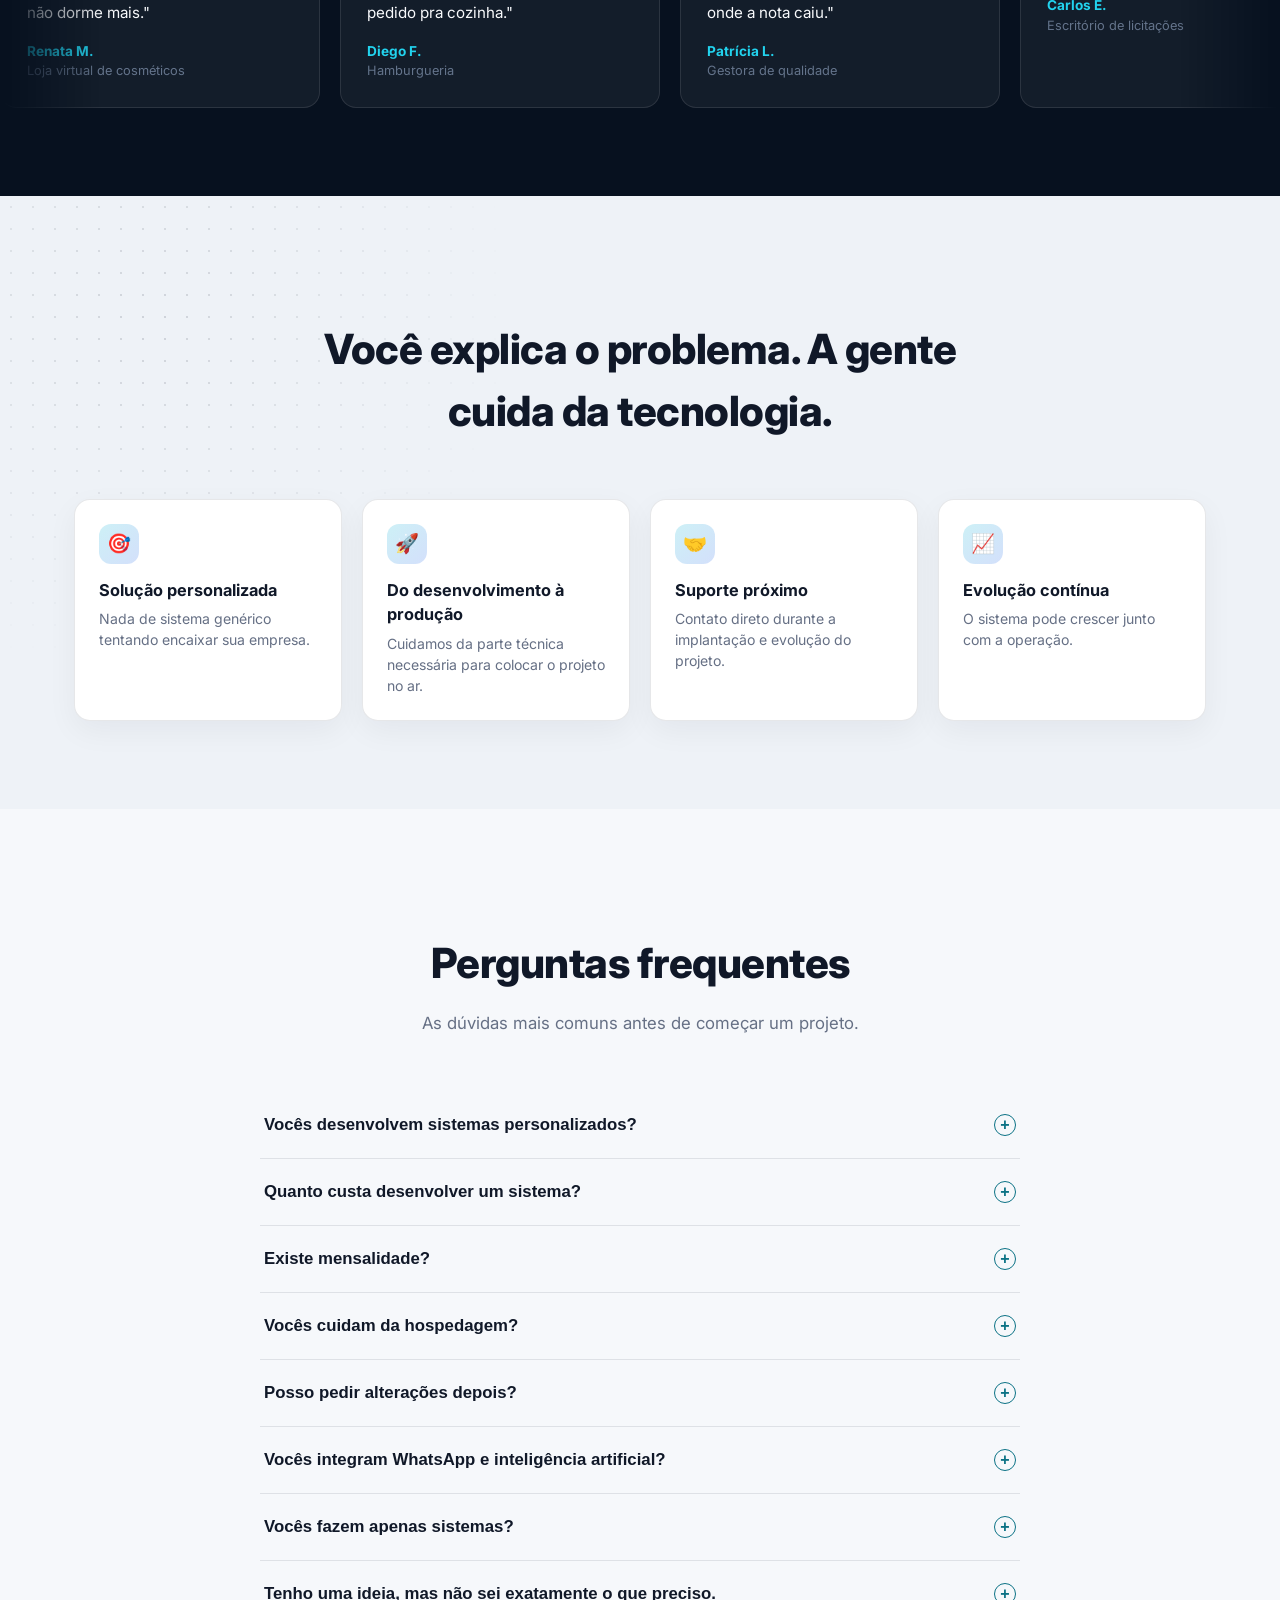
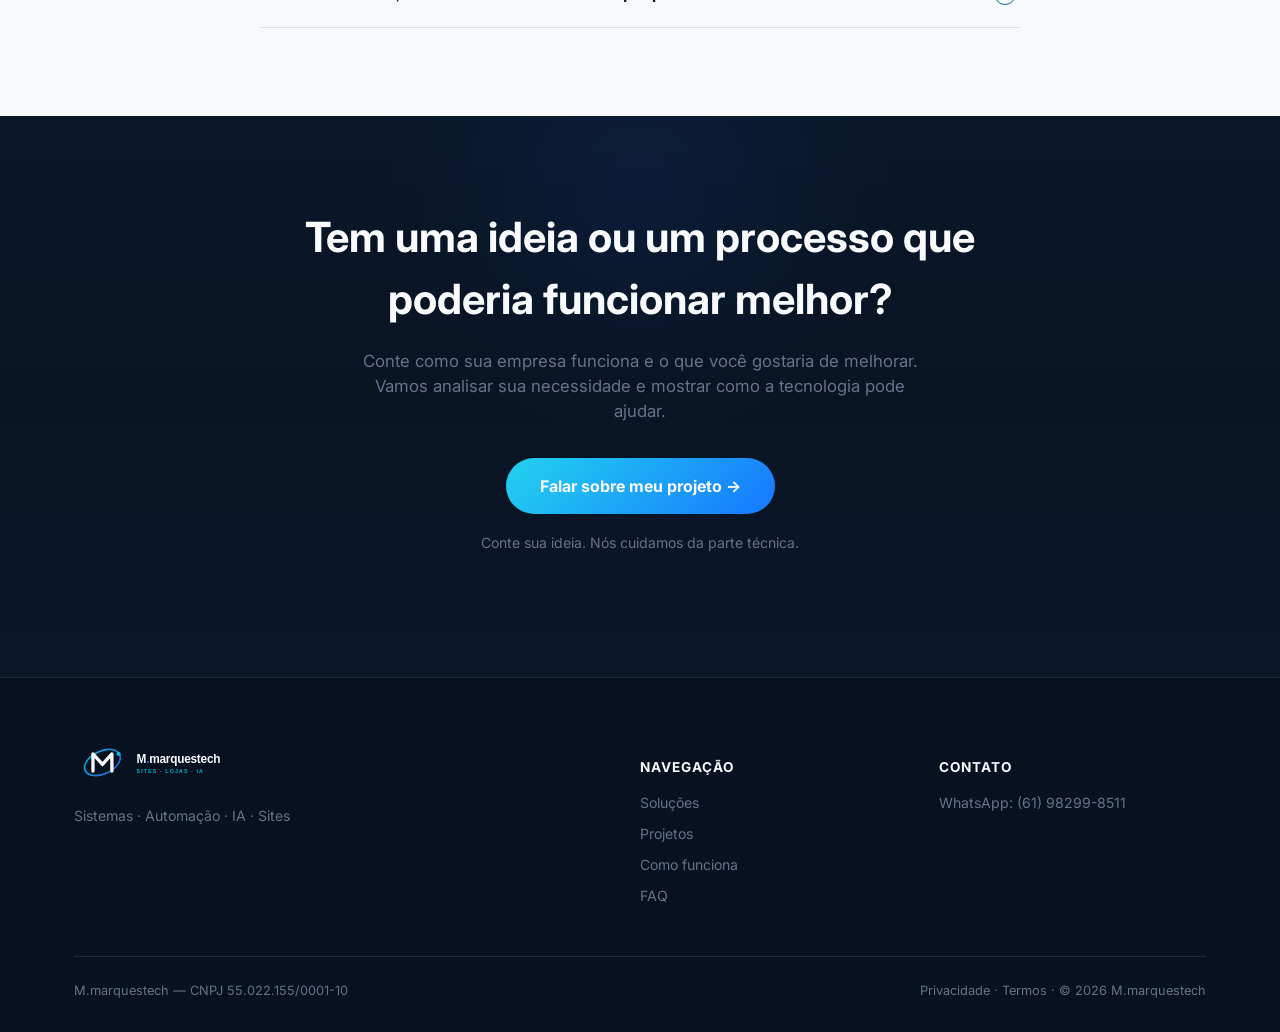
==== commit 91e84d41: "Reformulação completa: M.marquestech como software house Reposicionamento de "site + automação" para" ====
--- a/index.html
+++ b/index.html
@@ -3,14 +3,14 @@
 <head>
 <meta charset="UTF-8">
 <meta name="viewport" content="width=device-width, initial-scale=1.0">
-<title>M.marquestech — Automação com IA, Sites e E-commerce</title>
-<meta name="description" content="Automação com IA, sites institucionais e lojas virtuais com hospedagem, suporte e atualizações inclusas em uma mensalidade fixa. Sem taxa de adesão.">
+<title>M.marquestech | Sistemas, Automação, IA, Sites e E-commerce</title>
+<meta name="description" content="Desenvolvimento de sistemas sob medida, automações, inteligência artificial, sites e e-commerce para empresas. Tecnologia construída para a realidade do seu negócio.">
 <meta name="theme-color" content="#07111F">
 
 <!-- Open Graph -->
 <meta property="og:type" content="website">
-<meta property="og:title" content="M.marquestech — Automação com IA, Sites e E-commerce">
-<meta property="og:description" content="Atendimento automatizado com IA e presença digital que vende — site ou loja virtual. Escolha o plano ideal e pague apenas a mensalidade, sem taxa de adesão.">
+<meta property="og:title" content="M.marquestech | Sistemas, Automação, IA, Sites e E-commerce">
+<meta property="og:description" content="Desenvolvimento de sistemas sob medida, automações, inteligência artificial, sites e e-commerce para empresas. Tecnologia construída para a realidade do seu negócio.">
 <meta property="og:image" content="assets/og-image.png">
 <meta property="og:locale" content="pt_BR">
 <meta property="og:url" content="https://mmarquestech.vercel.app/">
@@ -31,13 +31,14 @@
     <a href="#top"><img class="nav-logo" src="assets/logo-orbit-dark-bg.svg" alt="M.marquestech"></a>
     <nav>
       <ul class="nav-links" id="navLinks">
-        <li><a href="#sites">Sites</a></li>
-        <li><a href="#automacao">Automação</a></li>
-        <li><a href="#planos">Planos</a></li>
+        <li><a href="#sistemas">Soluções</a></li>
+        <li><a href="#projetos">Projetos</a></li>
+        <li><a href="#automacao">IA &amp; Automação</a></li>
+        <li><a href="#como-funciona">Como funciona</a></li>
         <li><a href="#faq">FAQ</a></li>
       </ul>
     </nav>
-    <a class="nav-cta" href="https://wa.me/5561982998511?text=Ol%C3%A1!%20Quero%20saber%20mais%20sobre%20os%20planos%20da%20M.marquestech." target="_blank" rel="noopener">Fale no WhatsApp</a>
+    <a class="nav-cta" href="https://wa.me/5561982998511?text=Ol%C3%A1!%20Quero%20falar%20com%20um%20especialista%20da%20M.marquestech." target="_blank" rel="noopener">Falar com especialista →</a>
     <button class="nav-toggle" id="navToggle" aria-label="Abrir menu">&#9776;</button>
   </div>
 </header>
@@ -45,299 +46,355 @@
 <main id="top">
 
   <!-- HERO -->
-  <section class="hero container">
-    <div class="hero-grid">
+  <section class="hero hero-v2">
+
+    <div class="hv-bg" aria-hidden="true">
+      <div class="hv-glow hv-glow-blue" data-parallax="4"></div>
+      <div class="hv-glow hv-glow-cyan" data-parallax="-3"></div>
+      <img class="hv-texture" src="assets/render-automacao.png" alt="">
+      <div class="hv-grid"></div>
+      <div class="hv-vignette"></div>
+      <div class="hv-bgfx" data-parallax="3">
+        <span class="hv-dot" style="top:16%;left:7%;"></span>
+        <span class="hv-dot" style="top:72%;left:12%;"></span>
+        <span class="hv-line" style="top:28%;left:3%;"></span>
+        <span class="hv-dot" style="top:10%;left:58%;"></span>
+      </div>
+    </div>
+
+    <div class="hero-inner">
       <div class="hero-content">
-        <div class="eyebrow reveal"><span class="dot"></span> SITES &middot; E-COMMERCE &middot; IA &middot; AUTOMAÇÃO</div>
-        <h1 class="reveal">Sites que vendem. <span class="accent">Atendimento que nunca para.</span></h1>
-        <p class="lead reveal">Criamos a presença digital da sua empresa — site ou loja virtual — e automatizamos o atendimento com Inteligência Artificial no WhatsApp. Hospedagem, suporte e atualizações já inclusos numa mensalidade fixa, sem taxa de adesão.</p>
-        <div class="pillar-chips reveal">
-          <a class="pillar-chip pc-sites" href="#sites"><span class="pc-icon">💻</span> Sites</a>
-          <a class="pillar-chip pc-ecommerce" href="#sites"><span class="pc-icon">🛒</span> E-commerce</a>
-          <a class="pillar-chip pc-ai" href="#automacao"><span class="pc-icon">🤖</span> IA &amp; Automação</a>
-        </div>
-        <div class="hero-ctas reveal">
-          <a class="btn btn-primary" href="#planos">Ver planos e preços</a>
-          <a class="btn btn-ghost" href="https://wa.me/5561982998511?text=Ol%C3%A1!%20Quero%20falar%20com%20um%20especialista%20da%20M.marquestech." target="_blank" rel="noopener">Falar com um especialista</a>
-        </div>
-        <p class="social-proof reveal">Usado por <strong>profissionais autônomos, lojistas e clínicas</strong> que não querem depender de agência para colocar o site no ar.</p>
-      </div>
-      <div class="hero-visual reveal" id="heroVisual" aria-hidden="true">
-        <div class="bg-blob blob-violet" style="width:260px;height:260px;bottom:-60px;left:-50px;opacity:0.6;"></div>
-        <div class="bg-blob blob-cyan" style="width:220px;height:220px;top:-40px;right:60px;opacity:0.35;"></div>
-        <div class="orbit-ring ring-1"></div>
-        <div class="float-layer" style="position:absolute;inset:0;">
-          <div class="hero-panel-cycle" id="heroCycle">
-            <div class="hp-state hp-active">
-              <div class="hr-glow hr-glow-cyan"></div>
-              <img class="hr-img" src="assets/render-site.png" alt="Site profissional" loading="eager">
-            </div>
-            <div class="hp-state">
-              <div class="hr-glow hr-glow-blue"></div>
-              <img class="hr-img" src="assets/render-ecommerce.png" alt="Loja virtual" loading="lazy">
-            </div>
-            <div class="hp-state">
-              <div class="hr-glow hr-glow-violet"></div>
-              <img class="hr-img" src="assets/render-ia.png" alt="Atendimento com IA" loading="lazy">
-            </div>
-            <div class="hp-state">
-              <div class="hr-glow hr-glow-mix"></div>
-              <img class="hr-img" src="assets/render-automacao.png" alt="Automação" loading="lazy">
-            </div>
-          </div>
-        </div>
-        <div class="phone-mock" style="bottom:34px;right:50px;">
-          <div class="mock-badge" style="top:-16px;right:-16px;" aria-hidden="true">🛒</div>
-          <div class="phone-chat">
-            <div class="chat-bubble in">Olá! Vi o site 👋</div>
-            <div class="chat-bubble out">Posso te ajudar agora mesmo!</div>
-            <div class="chat-typing"><span></span><span></span><span></span></div>
-          </div>
-        </div>
-      </div>
-    </div>
-  </section>
-
-  <!-- SITES E E-COMMERCE -->
-  <section class="section section-light tex-grid criacao-destaque" id="sites">
-    <div class="corner-accent-bl" aria-hidden="true">
-      <img src="assets/icon-seguranca.png" alt="">
-    </div>
-    <div class="container">
-      <div class="sites-grid">
-      <div class="criacao-text reveal">
-        <div class="eyebrow">SITES &amp; E-COMMERCE</div>
-        <h2>Sites que representam sua marca. Lojas que vendem de verdade.</h2>
-        <p>Cuidamos do design, da hospedagem e dos ajustes de conteúdo — você só aprova o resultado. Presença digital profissional, rápida e sem você precisar entender nada de tecnologia.</p>
-        <div class="feature-chips">
-          <span class="feature-chip fc-cyan">100% responsivo</span>
-          <span class="feature-chip fc-cyan">SEO otimizado</span>
-          <span class="feature-chip fc-cyan">Checkout seguro</span>
-          <span class="feature-chip fc-cyan">Sem taxa de adesão</span>
-        </div>
-        <div class="duo-split">
-          <div class="duo-col">
-            <div class="duo-col-head"><span class="dc-icon">💻</span> Sites</div>
-            <ul>
-              <li>Sites institucionais e landing pages</li>
-              <li>Sites responsivos (celular, tablet e desktop)</li>
-              <li>Otimização para conversão</li>
-            </ul>
-            <div class="duo-tags">
-              <span class="duo-tag">RESPONSIVO</span>
-              <span class="duo-tag">SEO</span>
-            </div>
-          </div>
-          <div class="duo-col duo-ecommerce">
-            <div class="duo-col-head"><span class="dc-icon">🛒</span> E-commerce</div>
-            <ul>
-              <li>Loja virtual completa, com painel de produtos</li>
-              <li>Checkout seguro e controle de estoque</li>
-              <li>Integrações (WhatsApp, agenda, pagamento)</li>
-            </ul>
-            <div class="duo-tags">
-              <span class="duo-tag">CHECKOUT</span>
-              <span class="duo-tag">PAGAMENTOS</span>
-            </div>
-          </div>
-        </div>
-        <a class="btn btn-primary" href="#planos">Ver planos de site e e-commerce</a>
-      </div>
-      <div class="sites-visual reveal" id="criacaoVisual" aria-hidden="true">
-        <div class="cd-glow" style="width:320px;height:320px;right:20px;top:50%;transform:translateY(-50%);"></div>
-        <img class="sites-cutout" src="assets/scene-cart-cutout.png" alt="Loja virtual com carrinho de compras">
-      </div>
-      </div>
-    </div>
-  </section>
-
-  <!-- JORNADA: DO PRIMEIRO CLIQUE AO CLIENTE -->
-  <section class="section section-light tone-2" id="jornada">
-    <div class="container">
-      <div class="section-head reveal">
-        <span class="eyebrow" style="margin-bottom:14px;">COMO FUNCIONA</span>
-        <h2>Do primeiro clique ao cliente atendido</h2>
-        <p>Sites, e-commerce, IA e automação só fazem sentido juntos quando resolvem a mesma jornada, do início ao fim.</p>
-      </div>
-      <ol class="journey-steps reveal">
-        <li class="journey-step"><span class="journey-num jn-cyan">🔍</span><h4>Encontra sua empresa</h4><p>Google, Instagram ou indicação</p></li>
-        <li class="journey-step"><span class="journey-num jn-cyan">💻</span><h4>Conhece seu site</h4><p>Presença digital profissional</p></li>
-        <li class="journey-step"><span class="journey-num jn-blue">💬</span><h4>Entra em contato</h4><p>Direto pelo WhatsApp</p></li>
-        <li class="journey-step"><span class="journey-num jn-violet">🤖</span><h4>IA responde na hora</h4><p>Sem esperar seu horário comercial</p></li>
-        <li class="journey-step is-last"><span class="journey-num">✅</span><h4>Agenda ou compra</h4><p>Sua empresa recebe o cliente</p></li>
-      </ol>
-    </div>
-  </section>
-
-  <!-- AUTOMAÇÃO & IA -->
+        <div class="eyebrow hero-anim" style="--d:0s"><span class="dot"></span> SISTEMAS &middot; AUTOMAÇÃO &middot; IA &middot; SITES</div>
+        <h1 class="hero-anim" style="--d:.05s">Sistemas <span class="accent">sob medida</span> para automatizar, organizar e escalar seu negócio.</h1>
+        <p class="lead hero-anim" style="--d:.15s">Desenvolvemos sistemas, e-commerce, sites, automações e soluções com inteligência artificial adaptadas à operação da sua empresa.</p>
+        <p class="lead-sub hero-anim" style="--d:.15s">Da ideia à produção, cuidamos do desenvolvimento, infraestrutura, manutenção e evolução da solução.</p>
+        <div class="hero-ctas hero-anim" style="--d:.25s">
+          <a class="btn btn-primary" href="https://wa.me/5561982998511?text=Ol%C3%A1!%20Quero%20falar%20sobre%20um%20projeto%20com%20a%20M.marquestech." target="_blank" rel="noopener">Falar sobre meu projeto →</a>
+          <a class="btn btn-ghost" href="#projetos">Ver projetos ↓</a>
+        </div>
+        <p class="social-proof hero-anim" style="--d:.3s">Conte sua ideia. Nós cuidamos da parte técnica.</p>
+      </div>
+    </div>
+
+    <div class="hero-image-layer" aria-hidden="true">
+      <div class="hv-entrance">
+        <div class="hv-float">
+          <div class="hv-parallax" data-parallax="7">
+            <img class="hv-photo" src="assets/hero-composicao.jpg" alt="Sistemas reais da M.marquestech em produção — restaurante, e-commerce, painel administrativo e atendimento por IA" loading="eager">
+          </div>
+        </div>
+      </div>
+    </div>
+
+    <div class="hv-overlay" aria-hidden="true"></div>
+
+    <div class="hv-particles" aria-hidden="true">
+      <span class="hv-particle" style="top:14%;right:8%;"></span>
+      <span class="hv-particle" style="bottom:12%;left:3%;"></span>
+    </div>
+
+  </section>
+
+  <!-- FAIXA DE CREDIBILIDADE -->
+  <section class="credibility-bar">
+    <div class="container credibility-inner">
+      <span class="credibility-label">Soluções reais em produção</span>
+      <div class="credibility-items">
+        <span><span class="ci-dot"></span> E-commerce</span>
+        <span><span class="ci-dot"></span> Sistemas de gestão</span>
+        <span><span class="ci-dot"></span> Automação</span>
+        <span><span class="ci-dot"></span> IA</span>
+        <span><span class="ci-dot"></span> Monitoramento</span>
+      </div>
+    </div>
+  </section>
+
+  <!-- SOLUÇÕES -->
+  <section class="section section-light" id="sistemas">
+    <div class="container">
+      <div class="section-head reveal">
+        <span class="eyebrow" style="margin-bottom:14px;">SOLUÇÕES</span>
+        <h2>Tecnologia construída para a realidade do seu negócio.</h2>
+        <p>Não trabalhamos com soluções engessadas. Entendemos sua operação e desenvolvemos a tecnologia necessária para simplificar processos, reduzir tarefas e melhorar a gestão.</p>
+      </div>
+
+      <div class="bento-featured reveal">
+        <div class="bento-card is-featured">
+          <div class="bento-icon">🧩</div>
+          <h3>Seu processo, transformado em sistema.</h3>
+          <p>Desenvolvemos sistemas personalizados para organizar processos, centralizar informações e facilitar a gestão da empresa.</p>
+          <div class="bento-tags">
+            <span class="bt-tag">Gestão</span><span class="bt-tag">Dashboards</span><span class="bt-tag">Painéis</span><span class="bt-tag">Sistemas internos</span>
+          </div>
+        </div>
+        <div class="bento-card is-featured">
+          <div class="bento-icon">🤖</div>
+          <h3>Atendimento que continua mesmo quando sua equipe está offline.</h3>
+          <p>Agentes de IA preparados para responder clientes, tirar dúvidas, captar oportunidades e executar tarefas automaticamente.</p>
+          <div class="bento-tags">
+            <span class="bt-tag">WhatsApp</span><span class="bt-tag">Atendimento</span><span class="bt-tag">IA</span><span class="bt-tag">24h</span>
+          </div>
+        </div>
+      </div>
+
+      <div class="bento-standard reveal">
+        <div class="bento-card">
+          <div class="bento-icon">🛒</div>
+          <h3>Sua operação de vendas online completa.</h3>
+          <p>Loja virtual profissional com produtos, estoque, pedidos, pagamentos e painel administrativo.</p>
+          <div class="bento-tags"><span class="bt-tag">Produtos</span><span class="bt-tag">Pedidos</span><span class="bt-tag">Estoque</span><span class="bt-tag">Checkout</span></div>
+        </div>
+        <div class="bento-card">
+          <div class="bento-icon">🔗</div>
+          <h3>Menos tarefas repetitivas. Mais tempo para o seu negócio.</h3>
+          <p>Criamos automações que conectam ferramentas e executam processos automaticamente.</p>
+          <div class="bento-tags"><span class="bt-tag">WhatsApp</span><span class="bt-tag">E-mail</span><span class="bt-tag">CRM</span><span class="bt-tag">Agenda</span></div>
+        </div>
+        <div class="bento-card">
+          <div class="bento-icon">🔔</div>
+          <h3>A informação certa chegando na hora certa.</h3>
+          <p>Sistemas capazes de acompanhar informações importantes e gerar alertas automaticamente quando algo relevante acontece.</p>
+          <div class="bento-tags"><span class="bt-tag">Monitoramento</span><span class="bt-tag">Alertas</span><span class="bt-tag">Filtros</span></div>
+        </div>
+        <div class="bento-card">
+          <div class="bento-icon">💻</div>
+          <h3>Sua empresa apresentada como ela merece.</h3>
+          <p>Sites institucionais rápidos, responsivos e personalizados para fortalecer a presença digital.</p>
+          <div class="bento-tags"><span class="bt-tag">Design</span><span class="bt-tag">SEO</span><span class="bt-tag">Performance</span></div>
+        </div>
+      </div>
+    </div>
+  </section>
+
+  <!-- IA & AUTOMAÇÃO -->
   <section class="section section-alt automacao-destaque" id="automacao">
-    <div class="bg-blob blob-violet" style="width:400px;height:400px;top:-100px;left:-140px;"></div>
-    <div class="bg-blob blob-blue" style="width:300px;height:300px;bottom:-120px;right:-100px;"></div>
+    <div class="bg-blob blob-blue" style="width:400px;height:400px;top:-100px;left:-140px;"></div>
+    <div class="bg-blob blob-cyan" style="width:300px;height:300px;bottom:-120px;right:-100px;"></div>
     <div class="container automacao-grid">
       <div class="automacao-text reveal">
-        <div class="eyebrow">AUTOMAÇÃO &amp; IA</div>
-        <h2>Um funcionário digital que nunca dorme</h2>
-        <p>Sua secretária de IA responde no WhatsApp, confirma agendamentos e reduz faltas — enquanto você foca no que só você pode fazer. Treinada com as informações do seu negócio.</p>
-        <div class="feature-chips">
-          <span class="feature-chip fc-violet">Resposta em segundos</span>
-          <span class="feature-chip fc-violet">Ativa 24h</span>
-          <span class="feature-chip fc-violet">Menos faltas na agenda</span>
-        </div>
-        <ul class="automacao-list">
-          <li>Atendimento automático 24h no WhatsApp</li>
-          <li>Confirmação de agendamentos sem intervenção manual</li>
-          <li>Respostas com IA treinada no seu negócio</li>
-          <li>Integração com sua agenda</li>
-          <li>Redução de faltas e no-show</li>
-          <li>Funciona enquanto você dorme</li>
+        <div class="eyebrow">IA &amp; AUTOMAÇÃO</div>
+        <h2>Seu atendimento funcionando mesmo quando você não está online.</h2>
+        <p>Um cliente pode entrar em contato à noite, no fim de semana ou enquanto sua equipe está ocupada. A IA responde em segundos, entende a necessidade e executa ações de acordo com a operação da empresa.</p>
+        <ul class="automacao-list automacao-benefits">
+          <li><strong>Resposta em segundos</strong><span>O cliente não precisa esperar alguém ficar disponível.</span></li>
+          <li><strong>Atendimento 24h</strong><span>Sua empresa continua atendendo fora do horário comercial.</span></li>
+          <li><strong>Integração com sua operação</strong><span>A IA pode trabalhar integrada à agenda, sistemas e outros processos.</span></li>
         </ul>
-        <a class="btn btn-primary" href="#planos">Ver plano com automação</a>
+        <a class="btn btn-primary" href="https://wa.me/5561982998511?text=Ol%C3%A1!%20Quero%20saber%20mais%20sobre%20IA%20e%20automa%C3%A7%C3%A3o%20com%20a%20M.marquestech." target="_blank" rel="noopener">Falar sobre automação →</a>
       </div>
       <div class="automacao-visual reveal" id="automacaoVisual" aria-hidden="true">
-        <div class="av-render" style="transform:translate(-118px,-64px);">
-          <div class="hr-glow hr-glow-mix" style="width:300px;height:300px;"></div>
-          <img class="hr-img" src="assets/render-automacao.png" alt="" style="max-width:280px;">
-        </div>
-        <div class="automacao-phone">
+        <div class="automacao-phone automacao-phone-tall">
           <div class="ap-status"><span class="dot"></span> ATENDENDO AGORA</div>
           <div class="phone-chat">
-            <div class="chat-bubble in">Preciso remarcar minha consulta</div>
-            <div class="chat-bubble out">Consigo te encaixar quinta às 15h. Confirma? ✅</div>
-            <div class="chat-bubble in">Perfeito, confirmado!</div>
-          </div>
-        </div>
-      </div>
-    </div>
-  </section>
-
-  <!-- PLANOS -->
-  <section class="section" id="planos">
+            <div class="chat-bubble in">Oi, queria saber se tem horário amanhã à tarde.</div>
+            <div class="chat-bubble out">Olá! 😊 Claro. Tenho alguns horários disponíveis amanhã. Você prefere depois das 14h ou mais para o fim da tarde?</div>
+            <div class="chat-bubble in">Depois das 16h.</div>
+            <div class="chat-bubble out">Perfeito. Tenho 16:30 e 17:40. Qual fica melhor pra você?</div>
+            <div class="chat-bubble in">16:30.</div>
+            <div class="chat-bubble out">Pronto! Seu horário ficou reservado para amanhã às 16:30. Vou te enviar uma confirmação antes do atendimento.</div>
+          </div>
+          <div class="automacao-status-list">
+            <span class="hm2-badge"><span class="hb-check">✓</span> Agenda atualizada</span>
+            <span class="hm2-badge"><span class="hb-check">✓</span> Cliente registrado</span>
+            <span class="hm2-badge"><span class="hb-check">✓</span> Confirmação programada</span>
+          </div>
+        </div>
+      </div>
+    </div>
+  </section>
+
+  <!-- PROJETOS -->
+  <section class="section section-light projetos-v2" id="projetos">
+    <div class="pv2-bg" aria-hidden="true">
+      <span class="pv2-num" data-parallax-scroll="0.15">05</span>
+      <div class="pv2-blob pv2-blob-blue" data-parallax-scroll="0.08"></div>
+      <div class="pv2-blob pv2-blob-cyan" data-parallax-scroll="0.12"></div>
+      <div class="pv2-grid"></div>
+    </div>
+    <div class="container">
+      <div class="section-head reveal">
+        <span class="eyebrow" style="margin-bottom:14px;">PROJETOS REAIS &middot; EM PRODUÇÃO</span>
+        <h2 class="pv2-title">Sistemas que já estão<br><span class="pv2-highlight">trabalhando de verdade.</span></h2>
+        <p>Projetos reais, desenvolvidos para automatizar operações, reduzir tarefas manuais e transformar processos em sistemas que trabalham todos os dias.</p>
+        <div class="pv2-stats reveal">
+          <span>05 projetos reais</span>
+          <span class="pv2-stats-sep">&middot;</span>
+          <span>05 tipos de solução</span>
+          <span class="pv2-stats-sep">&middot;</span>
+          <span>Sistemas em produção</span>
+        </div>
+      </div>
+
+      <!-- Nomes de cliente ocultos de propósito (sem autorização de uso público ainda).
+           Pra reativar: trocar cs-cat/h3 pelo nome real quando autorizado.
+           Case 1 = VitalLab · Case 2 = Vulcan Prime · Case 3 = Winner · Case 4 = Licitação Nayara · Case 5 = Regina Freitas -->
+
+      <div class="case-studies-wrap">
+        <div class="cs-timeline" aria-hidden="true">
+          <div class="cs-timeline-fill" id="csTimelineFill"></div>
+          <span class="cs-timeline-dot" style="--accent:34,211,238;"></span>
+          <span class="cs-timeline-dot" style="--accent:234,88,12;"></span>
+          <span class="cs-timeline-dot" style="--accent:34,197,94;"></span>
+          <span class="cs-timeline-dot" style="--accent:251,146,60;"></span>
+          <span class="cs-timeline-dot" style="--accent:217,119,87;"></span>
+        </div>
+
+        <div class="case-study cs-size-a" style="--accent:34,211,238;">
+          <div class="case-study-media cs-anim-media">
+            <div class="case-frame-v2" tabindex="0" role="button" aria-label="Ver detalhes do projeto: E-commerce + IA">
+              <div class="cf-glow"></div>
+              <div class="cf-bar"><span></span><span></span><span></span></div>
+              <img src="assets/real-vitallab-hero.jpg" alt="Loja virtual com atendimento por IA" loading="lazy">
+              <span class="cf-hint">Ver projeto <span class="cf-hint-arrow">&#8599;</span></span>
+            </div>
+          </div>
+          <div class="case-study-text cs-anim-text-r">
+            <span class="cs-cat">E-COMMERCE + IA</span>
+            <h3>Operação de vendas online integrada à inteligência artificial.</h3>
+            <p>E-commerce desenvolvido para operação nos Estados Unidos, com loja virtual, painel administrativo e atendimento integrado com inteligência artificial.</p>
+            <div class="cs-tags">
+              <span class="cs-tag" style="--i:0">E-commerce</span><span class="cs-tag" style="--i:1">Gestão de produtos</span><span class="cs-tag" style="--i:2">Pedidos</span><span class="cs-tag" style="--i:3">Estoque</span><span class="cs-tag" style="--i:4">Atendimento com IA</span><span class="cs-tag" style="--i:5">Automação</span>
+            </div>
+          </div>
+        </div>
+
+        <div class="case-study reverse cs-size-b" style="--accent:234,88,12;">
+          <div class="case-study-media cs-anim-media">
+            <div class="case-frame-v2" tabindex="0" role="button" aria-label="Ver detalhes do projeto: Gestão para restaurantes">
+              <div class="cf-glow"></div>
+              <div class="cf-bar"><span></span><span></span><span></span></div>
+              <img src="assets/real-vulcan-prime.jpg" alt="Sistema de gestão de salão e delivery para restaurante" loading="lazy">
+              <span class="cf-hint">Ver projeto <span class="cf-hint-arrow">&#8599;</span></span>
+            </div>
+          </div>
+          <div class="case-study-text cs-anim-text-l">
+            <span class="cs-cat">GESTÃO PARA RESTAURANTES</span>
+            <h3>Salão e delivery de restaurantes e hamburguerias, numa única operação.</h3>
+            <p>Sistema desenvolvido para restaurantes e hamburguerias centralizarem comandas de mesa, pedidos, entregas e recebimentos.</p>
+            <div class="cs-tags">
+              <span class="cs-tag" style="--i:0">Comandas</span><span class="cs-tag" style="--i:1">Mesas</span><span class="cs-tag" style="--i:2">Pedidos</span><span class="cs-tag" style="--i:3">Delivery</span><span class="cs-tag" style="--i:4">Recebimentos</span><span class="cs-tag" style="--i:5">Histórico</span>
+            </div>
+          </div>
+        </div>
+
+        <div class="case-study cs-size-c" style="--accent:34,197,94;">
+          <div class="case-study-media cs-anim-media">
+            <div class="case-frame-v2" tabindex="0" role="button" aria-label="Ver detalhes do projeto: Sistema de avaliação e automação">
+              <div class="cf-glow"></div>
+              <div class="cf-bar"><span></span><span></span><span></span></div>
+              <img src="assets/real-winner.jpg" alt="Painel de avaliação de satisfação" loading="lazy">
+              <span class="cf-hint">Ver projeto <span class="cf-hint-arrow">&#8599;</span></span>
+            </div>
+          </div>
+          <div class="case-study-text cs-anim-text-r">
+            <span class="cs-cat">SISTEMA + AUTOMAÇÃO</span>
+            <h3>Feedback de clientes transformado em informação para gestão.</h3>
+            <p>Sistema desenvolvido para automatizar pesquisas de satisfação e centralizar os resultados em um painel administrativo.</p>
+            <div class="cs-tags">
+              <span class="cs-tag" style="--i:0">Avaliações</span><span class="cs-tag" style="--i:1">Dashboard</span><span class="cs-tag" style="--i:2">Automação</span><span class="cs-tag" style="--i:3">E-mail</span><span class="cs-tag" style="--i:4">Indicadores</span>
+            </div>
+          </div>
+        </div>
+
+        <div class="case-study reverse cs-size-b" style="--accent:251,146,60;">
+          <div class="case-study-media cs-anim-media">
+            <div class="case-frame-v2" tabindex="0" role="button" aria-label="Ver detalhes do projeto: Monitoramento e automação">
+              <div class="cf-glow"></div>
+              <div class="cf-bar"><span></span><span></span><span></span></div>
+              <img src="assets/real-licitacao.jpg" alt="Sistema de monitoramento de oportunidades" loading="lazy">
+              <span class="cf-hint">Ver projeto <span class="cf-hint-arrow">&#8599;</span></span>
+            </div>
+          </div>
+          <div class="case-study-text cs-anim-text-l">
+            <span class="cs-cat">MONITORAMENTO + AUTOMAÇÃO</span>
+            <h3>Oportunidades encontradas automaticamente.</h3>
+            <p>Sistema que acompanha informações continuamente e dispara alertas automáticos assim que aparece algo relevante — útil pra escritórios de licitação, advocacia, contabilidade, fornecedores e qualquer empresa que dependa de monitorar oportunidades novas.</p>
+            <div class="cs-tags">
+              <span class="cs-tag" style="--i:0">Monitoramento</span><span class="cs-tag" style="--i:1">Filtros</span><span class="cs-tag" style="--i:2">Alertas</span><span class="cs-tag" style="--i:3">Histórico</span><span class="cs-tag" style="--i:4">Automação</span>
+            </div>
+          </div>
+        </div>
+
+        <div class="case-study cs-size-a" style="--accent:217,119,87;">
+          <div class="case-study-media cs-anim-media">
+            <div class="case-frame-v2" tabindex="0" role="button" aria-label="Ver detalhes do projeto: Site profissional">
+              <div class="cf-glow"></div>
+              <div class="cf-bar"><span></span><span></span><span></span></div>
+              <img src="assets/real-regina-hero.jpg" alt="Site institucional profissional" loading="lazy">
+              <span class="cf-hint">Ver projeto <span class="cf-hint-arrow">&#8599;</span></span>
+            </div>
+          </div>
+          <div class="case-study-text cs-anim-text-r">
+            <span class="cs-cat">SITE PROFISSIONAL</span>
+            <h3>Presença digital construída em torno da identidade do profissional.</h3>
+            <p>Site institucional personalizado, desenvolvido para apresentar serviços, transmitir credibilidade e facilitar o contato com novos clientes.</p>
+            <div class="cs-tags">
+              <span class="cs-tag" style="--i:0">Design personalizado</span><span class="cs-tag" style="--i:1">Responsivo</span><span class="cs-tag" style="--i:2">SEO</span><span class="cs-tag" style="--i:3">Performance</span><span class="cs-tag" style="--i:4">WhatsApp</span>
+            </div>
+          </div>
+        </div>
+      </div>
+    </div>
+  </section>
+
+  <!-- COMO FUNCIONA -->
+  <section class="section section-light tone-2" id="como-funciona">
+    <div class="container">
+      <div class="section-head reveal">
+        <span class="eyebrow" style="margin-bottom:14px;">COMO FUNCIONA</span>
+        <h2>Da ideia ao sistema funcionando.</h2>
+      </div>
+      <ol class="journey-steps reveal">
+        <li class="journey-step"><span class="journey-num jn-cyan">01</span><h4>Entendemos seu negócio</h4><p>Você explica o problema, processo ou ideia</p></li>
+        <li class="journey-step"><span class="journey-num jn-cyan">02</span><h4>Desenhamos a solução</h4><p>Definimos como a tecnologia pode resolver aquela necessidade</p></li>
+        <li class="journey-step"><span class="journey-num jn-blue">03</span><h4>Desenvolvemos</h4><p>Construímos a solução de acordo com a operação da empresa</p></li>
+        <li class="journey-step"><span class="journey-num jn-blue">04</span><h4>Colocamos em produção</h4><p>Infraestrutura, domínio, banco de dados e integrações necessárias</p></li>
+        <li class="journey-step is-last"><span class="journey-num">05</span><h4>Continuamos evoluindo</h4><p>Acompanhamos com manutenção, suporte e melhorias</p></li>
+      </ol>
+    </div>
+  </section>
+
+  <!-- MODELO COMERCIAL -->
+  <section class="section section-light" id="planos">
     <div class="bg-blob blob-blue" style="width:360px;height:360px;top:-80px;left:50%;transform:translateX(-50%);opacity:0.2;"></div>
     <div class="container">
       <div class="section-head reveal">
-        <h2>Seu negócio na internet sem custos de desenvolvimento.</h2>
-        <p>Escolha o plano ideal e pague apenas a mensalidade. Hospedagem, suporte, criação e atualizações já estão 100% inclusos no valor fixo mensal — sem taxa de adesão, sem surpresa na fatura.</p>
-      </div>
-
-      <div class="plans-grid">
-
-        <!-- PLANO 1 -->
-        <div class="plan-card reveal">
-          <div class="plan-watermark" aria-hidden="true"><span>💻</span></div>
-          <div class="plan-pillar pp-site">💻 SITE</div>
-          <div class="plan-target">Profissionais autônomos e liberais</div>
-          <h3>Essencial</h3>
-          <p class="plan-tagline">"Construa sua autoridade digital e lote sua agenda pelo valor de uma pizza por semana."</p>
-          <div class="plan-price">R$ 109<span>,00 / mês</span></div>
-          <div class="plan-period">Psicólogos, advogados, consultores, contadores</div>
-          <ul class="plan-features">
-            <li>Site institucional moderno de página única (Landing Page)</li>
-            <li>Botão direto para seu WhatsApp</li>
-            <li>Otimizado para celulares</li>
-            <li>Hospedagem e suporte inclusos</li>
+        <span class="eyebrow" style="margin-bottom:14px;">MODELO COMERCIAL</span>
+        <h2>Cada projeto é diferente. O investimento também.</h2>
+        <p>A Marques Tech trabalha com dois tipos de contratação: projetos desenvolvidos sob medida e soluções recorrentes que mantêm tudo no ar e evoluindo.</p>
+      </div>
+
+      <div class="planos-v2-grid">
+
+        <div class="planos-v2-card reveal">
+          <div class="pv2-icon">🧩</div>
+          <h3>Projetos personalizados</h3>
+          <p>Sistemas, e-commerce, sites, painéis administrativos e projetos especiais — o valor depende da necessidade e complexidade de cada um.</p>
+          <ul class="pv2-list">
+            <li>Sistemas sob medida</li>
+            <li>E-commerce</li>
+            <li>Sites institucionais</li>
+            <li>Painéis administrativos</li>
           </ul>
-          <a class="btn btn-ghost plan-cta" href="https://wa.me/5561982998511?text=Ol%C3%A1!%20Quero%20assinar%20o%20plano%20Essencial%20(R%24%20109%2C00%2Fm%C3%AAs)%20da%20M.marquestech." target="_blank" rel="noopener">Quero o plano Essencial</a>
-        </div>
-
-        <!-- PLANO 2 -->
-        <div class="plan-card featured reveal">
-          <div class="plan-watermark" aria-hidden="true"><span>🛒</span></div>
-          <div class="plan-badge-popular">Mais popular</div>
-          <div class="plan-icon-float" aria-hidden="true">🛒</div>
-          <div class="plan-pillar pp-ecommerce">🛒 E-COMMERCE</div>
-          <div class="plan-target">Comércio e lojas virtuais</div>
-          <h3>Especialista</h3>
-          <p class="plan-tagline">"Sua vitrine aberta para o mundo 24h por dia, sem pagar comissões abusivas por venda."</p>
-          <div class="plan-price">R$ 199<span>,00 / mês</span></div>
-          <div class="plan-period">Novas marcas, lojistas, catálogo online</div>
-          <ul class="plan-features">
-            <li>Loja Virtual Completa</li>
-            <li>Painel Administrativo fácil para cadastrar produtos</li>
-            <li>Checkout seguro integrado</li>
-            <li>Controle de estoque simples</li>
-            <li>Hospedagem e suporte inclusos</li>
+          <div class="pv2-price">Sob consulta<span>Definido depois de entender sua necessidade</span></div>
+          <a class="btn btn-primary plan-cta" href="https://wa.me/5561982998511?text=Ol%C3%A1!%20Quero%20solicitar%20um%20or%C3%A7amento%20de%20projeto%20com%20a%20M.marquestech." target="_blank" rel="noopener">Solicitar orçamento</a>
+        </div>
+
+        <div class="planos-v2-card is-recorrente reveal">
+          <div class="pv2-icon">🔁</div>
+          <h3>Soluções recorrentes</h3>
+          <p>IA, automação, hospedagem, manutenção e suporte — serviços contínuos que mantêm sua solução no ar e evoluindo.</p>
+          <ul class="pv2-list">
+            <li>Inteligência artificial</li>
+            <li>Automação de processos</li>
+            <li>Hospedagem</li>
+            <li>Manutenção e suporte</li>
           </ul>
-          <a class="btn btn-primary plan-cta" href="https://wa.me/5561982998511?text=Ol%C3%A1!%20Quero%20assinar%20o%20plano%20Especialista%20(R%24%20199%2C00%2Fm%C3%AAs)%20da%20M.marquestech." target="_blank" rel="noopener">Quero o plano Especialista</a>
-        </div>
-
-        <!-- PLANO 3 -->
-        <div class="plan-card reveal">
-          <div class="plan-watermark" aria-hidden="true"><span>🤖</span></div>
-          <div class="plan-pillar pp-ia">🤖 IA &amp; AUTOMAÇÃO</div>
-          <div class="plan-target">Médicos, clínicas e restaurantes</div>
-          <h3>Inteligente</h3>
-          <p class="plan-tagline">"Automatize seu atendimento e reduza custos operacionais com um funcionário digital que trabalha 24h por você."</p>
-          <div class="plan-price">R$ 349<span>,00 / mês</span></div>
-          <div class="plan-period">Clínicas e restaurantes</div>
-
-          <div class="plan-subblock">
-            <div class="plan-subblock-head">🏥 Para clínicas <span class="tag-auto">com automação</span></div>
-            <p>Site profissional + Agendamento online integrado a uma Secretária Virtual no WhatsApp (via n8n) para confirmações automáticas. APIs de integração inclusas.</p>
-          </div>
-          <div class="plan-subblock">
-            <div class="plan-subblock-head">🍽️ Para restaurantes <span class="tag-manual">só o site</span></div>
-            <p>Site institucional com Cardápio Digital informativo integrado. Este segmento ainda não tem automação — apenas o site com cardápio.</p>
-          </div>
-
-          <ul class="plan-features">
-            <li>Hospedagem robusta e suporte prioritário inclusos</li>
-          </ul>
-          <a class="btn btn-ghost plan-cta" href="https://wa.me/5561982998511?text=Ol%C3%A1!%20Quero%20assinar%20o%20plano%20Inteligente%20(R%24%20349%2C00%2Fm%C3%AAs)%20da%20M.marquestech." target="_blank" rel="noopener">Quero o plano Inteligente</a>
-        </div>
-
-      </div>
-    </div>
-  </section>
-
-  <!-- INCLUSO -->
-  <section class="section section-light tex-dots tone-2" id="incluso">
-    <div class="container">
-      <div class="section-head reveal">
-        <h2>O que está incluso em todos os planos?</h2>
-        <p>Você não precisa se preocupar com nada técnico. Nós cuidamos de tudo.</p>
-      </div>
-      <div class="stats-band reveal">
-        <div class="stat-item">
-          <span class="stat-number">R$0</span>
-          <span class="stat-label">Taxa de adesão</span>
-        </div>
-        <div class="stat-item">
-          <span class="stat-number">100%</span>
-          <span class="stat-label">Hospedagem, SSL e suporte inclusos</span>
-        </div>
-        <div class="stat-item">
-          <span class="stat-number">Mensal</span>
-          <span class="stat-label">Só a assinatura, sem contrato de compra</span>
-        </div>
-      </div>
-      <div class="incluso-grid">
-        <div class="incluso-item reveal">
-          <div class="icon">&#9729;</div>
-          <h4>Hospedagem</h4>
-          <p>Seu site no ar, rápido e estável, sem você gerenciar servidor.</p>
-        </div>
-        <div class="incluso-item reveal">
-          <div class="icon">&#128274;</div>
-          <h4>Segurança SSL</h4>
-          <p>Certificado de segurança ativo, cadeado no navegador.</p>
-        </div>
-        <div class="incluso-item reveal">
-          <div class="icon">&#9998;</div>
-          <h4>Ajustes de texto/fotos</h4>
-          <p>Atualizações mensais de conteúdo sem custo extra.</p>
-        </div>
-        <div class="incluso-item reveal">
-          <div class="icon">&#128172;</div>
-          <h4>Suporte técnico</h4>
-          <p>Time disponível para resolver qualquer imprevisto.</p>
-        </div>
-        <div class="incluso-item reveal">
-          <div class="icon">&#128179;</div>
-          <h4>Cobrança automática</h4>
-          <p>Você recebe o link de pagamento por e-mail todo mês, sem ligação nem cobrança manual.</p>
-        </div>
-      </div>
-      <div class="mini-seal reveal">&#9889; Cobrança 100% automatizada</div>
+          <div class="pv2-price">Sob consulta<span>Definido de acordo com cada projeto</span></div>
+          <a class="btn btn-primary plan-cta" href="https://wa.me/5561982998511?text=Ol%C3%A1!%20Quero%20solicitar%20um%20or%C3%A7amento%20de%20solu%C3%A7%C3%A3o%20recorrente%20com%20a%20M.marquestech." target="_blank" rel="noopener">Solicitar orçamento</a>
+        </div>
+
+      </div>
     </div>
   </section>
 
@@ -346,62 +403,72 @@
     <div class="container">
       <div class="section-head reveal">
         <h2>Quem usa, recomenda</h2>
-        <p>Histórias de negócios que colocaram o site e a automação para trabalhar por eles.</p>
-      </div>
-    </div>
-    <!-- DEPOIMENTOS FICTÍCIOS — TROCAR POR REAIS ASSIM QUE HOUVER CLIENTES DISPOSTOS A DAR DEPOIMENTO -->
+        <p>Histórias de negócios que colocaram sistema, automação e IA pra trabalhar por eles.</p>
+      </div>
+    </div>
+    <!-- DEPOIMENTOS FICTÍCIOS — trocar por reais assim que houver clientes dispostos a dar depoimento -->
     <div class="marquee-wrap reveal">
       <div class="marquee-track" id="marqueeTrack">
         <div class="testimonial-card">
-          <p>"Depois que lancei meu site, ganhei muito mais visibilidade — hoje sou encontrado antes mesmo de indicarem meu nome."</p>
-          <div class="author">Camila R.</div>
-          <div class="role">Consultora</div>
+          <p>"Cliente mandava mensagem de madrugada e comprava em outro lugar até eu acordar. Hoje a IA responde na hora e fecha a venda sozinha — minha loja praticamente não dorme mais."</p>
+          <div class="author">Renata M.</div>
+          <div class="role">Loja virtual de cosméticos</div>
         </div>
         <div class="testimonial-card">
-          <p>"Com a loja virtual, meus clientes compram a qualquer hora do dia. Ganhei muito mais praticidade no dia a dia do negócio."</p>
-          <div class="author">Ricardo M.</div>
-          <div class="role">Lojista</div>
+          <p>"Comanda de papel sumindo no meio do rush, pedido de delivery se perdendo — virou coisa do passado. Salão e entrega ficam na mesma tela agora, e o garçom não grita mais pedido pra cozinha."</p>
+          <div class="author">Diego F.</div>
+          <div class="role">Hamburgueria</div>
         </div>
         <div class="testimonial-card">
-          <p>"A secretária de IA confirma os agendamentos sozinha no WhatsApp. Nunca mais perdi horário por falta de resposta."</p>
-          <div class="author">Clínica Vitalle</div>
-          <div class="role">Recepção</div>
+          <p>"A gente sempre quis medir a satisfação de verdade, mas nunca sobrava tempo pra cobrar isso manualmente. Hoje o e-mail sai sozinho e eu só abro o painel pra ver onde a nota caiu."</p>
+          <div class="author">Patrícia L.</div>
+          <div class="role">Gestora de qualidade</div>
         </div>
         <div class="testimonial-card">
-          <p>"Peço uma atualização de foto ou texto e já sai no mesmo dia, sem custo extra. Isso facilita muito."</p>
-          <div class="author">Fernanda A.</div>
-          <div class="role">Autônoma</div>
+          <p>"Perdia prazo de oportunidade porque só ficava sabendo tarde demais. Agora o alerta chega antes até de eu procurar."</p>
+          <div class="author">Carlos E.</div>
+          <div class="role">Escritório de licitações</div>
         </div>
         <div class="testimonial-card">
-          <p>"Consegui meu primeiro cliente pela internet na primeira semana depois que o site foi ao ar."</p>
-          <div class="author">Marcos T.</div>
-          <div class="role">Advogado</div>
-        </div>
-        <!-- duplicado para loop contínuo do marquee -->
-        <div class="testimonial-card" aria-hidden="true">
-          <p>"Depois que lancei meu site, ganhei muito mais visibilidade — hoje sou encontrado antes mesmo de indicarem meu nome."</p>
-          <div class="author">Camila R.</div>
-          <div class="role">Consultora</div>
-        </div>
-        <div class="testimonial-card" aria-hidden="true">
-          <p>"Com a loja virtual, meus clientes compram a qualquer hora do dia. Ganhei muito mais praticidade no dia a dia do negócio."</p>
-          <div class="author">Ricardo M.</div>
-          <div class="role">Lojista</div>
-        </div>
-        <div class="testimonial-card" aria-hidden="true">
-          <p>"A secretária de IA confirma os agendamentos sozinha no WhatsApp. Nunca mais perdi horário por falta de resposta."</p>
-          <div class="author">Clínica Vitalle</div>
-          <div class="role">Recepção</div>
-        </div>
-        <div class="testimonial-card" aria-hidden="true">
-          <p>"Peço uma atualização de foto ou texto e já sai no mesmo dia, sem custo extra. Isso facilita muito."</p>
-          <div class="author">Fernanda A.</div>
-          <div class="role">Autônoma</div>
-        </div>
-        <div class="testimonial-card" aria-hidden="true">
-          <p>"Consegui meu primeiro cliente pela internet na primeira semana depois que o site foi ao ar."</p>
-          <div class="author">Marcos T.</div>
-          <div class="role">Advogado</div>
+          <p>"O BarberFlow virou minha recepcionista: cliente marca sozinho no WhatsApp, o sistema confirma e guarda o histórico de cada corte no CRM. Falta de cliente é coisa rara agora."</p>
+          <div class="author">Anderson S.</div>
+          <div class="role">Barbearia</div>
+        </div>
+        <div class="testimonial-card">
+          <p>"Eu só tinha Instagram. Depois que o site foi ao ar, comecei a ser encontrada antes mesmo de indicarem meu nome."</p>
+          <div class="author">Juliana R.</div>
+          <div class="role">Psicóloga</div>
+        </div>
+      </div>
+    </div>
+  </section>
+
+  <!-- DIFERENCIAIS -->
+  <section class="section section-light tex-dots tone-2">
+    <div class="container">
+      <div class="section-head reveal">
+        <h2>Você explica o problema. A gente cuida da tecnologia.</h2>
+      </div>
+      <div class="incluso-grid">
+        <div class="incluso-item reveal">
+          <div class="icon">🎯</div>
+          <h4>Solução personalizada</h4>
+          <p>Nada de sistema genérico tentando encaixar sua empresa.</p>
+        </div>
+        <div class="incluso-item reveal">
+          <div class="icon">🚀</div>
+          <h4>Do desenvolvimento à produção</h4>
+          <p>Cuidamos da parte técnica necessária para colocar o projeto no ar.</p>
+        </div>
+        <div class="incluso-item reveal">
+          <div class="icon">🤝</div>
+          <h4>Suporte próximo</h4>
+          <p>Contato direto durante a implantação e evolução do projeto.</p>
+        </div>
+        <div class="incluso-item reveal">
+          <div class="icon">📈</div>
+          <h4>Evolução contínua</h4>
+          <p>O sistema pode crescer junto com a operação.</p>
         </div>
       </div>
     </div>
@@ -412,65 +479,62 @@
     <div class="container">
       <div class="section-head reveal">
         <h2>Perguntas frequentes</h2>
-        <p>As dúvidas mais comuns antes de assinar um plano.</p>
+        <p>As dúvidas mais comuns antes de começar um projeto.</p>
       </div>
       <div class="faq-list reveal">
 
         <div class="faq-item">
-          <button class="faq-question">Tenho que pagar para criar o site? <span class="plus">+</span></button>
-          <div class="faq-answer"><p>Não. Você não paga nada para desenvolver — só a mensalidade do plano escolhido.</p></div>
-        </div>
-
-        <div class="faq-item">
-          <button class="faq-question">Existe fidelidade? <span class="plus">+</span></button>
-          <div class="faq-answer"><p>Sim, fidelidade mínima de 12 meses. O site funciona no modelo de assinatura/aluguel, por isso não cobramos taxa de criação separadamente.</p></div>
-        </div>
-
-        <div class="faq-item">
-          <button class="faq-question">O que acontece se eu quiser atualizar um preço ou foto? <span class="plus">+</span></button>
-          <div class="faq-answer"><p>Está incluso. Atualizações mensais de conteúdo (textos e fotos) não têm custo extra.</p></div>
-        </div>
-
-        <div class="faq-item">
-          <button class="faq-question">O domínio (ex: seunome.com.br) está incluso? <span class="plus">+</span></button>
-          <div class="faq-answer">
-            <p>Depende do que fizer mais sentido pra você — combinamos isso antes de começar o projeto:</p>
-            <div class="faq-compare">
-              <div class="faq-compare-card">
-                <h5>🌐 Domínio incluso</h5>
-                <ul>
-                  <li>Registramos e mantemos um domínio pra você</li>
-                  <li>Sem custo extra enquanto a assinatura estiver ativa</li>
-                  <li>Ideal pra quem quer começar rápido, sem burocracia</li>
-                </ul>
-              </div>
-              <div class="faq-compare-card">
-                <h5>🔑 Domínio próprio</h5>
-                <ul>
-                  <li>Você já tem ou registra por conta própria</li>
-                  <li>Propriedade 100% sua desde o início</li>
-                  <li>A gente só configura para apontar pro site</li>
-                </ul>
-              </div>
-            </div>
-            <p class="faq-note">*O que acontece com o domínio incluso em caso de cancelamento (transferência, taxa etc.) ainda precisa ser definido antes de virar contrato real.</p>
-          </div>
-        </div>
-
-        <div class="faq-item">
-          <button class="faq-question">Como funciona o pagamento mensal? <span class="plus">+</span></button>
-          <div class="faq-answer"><p>A cobrança é automatizada: todo mês você recebe o link de pagamento por e-mail, sem ligação nem cobrança manual, e a confirmação acontece assim que o pagamento é processado.</p></div>
-        </div>
-
-        <div class="faq-item">
-          <button class="faq-question">Posso cancelar antes dos 12 meses? <span class="plus">+</span></button>
-          <div class="faq-answer">
-            <p>O contrato prevê fidelidade mínima de 12 meses. Em caso de cancelamento antecipado, há cobrança proporcional referente às mensalidades restantes, conforme contrato assinado no ato da adesão.</p>
-            <p class="faq-note">*Cláusula placeholder — precisa de validação jurídica antes de publicar.</p>
-          </div>
-        </div>
-
-      </div>
+          <button class="faq-question">Vocês desenvolvem sistemas personalizados? <span class="plus">+</span></button>
+          <div class="faq-answer"><p>Sim. Desenvolvemos sistemas de acordo com a necessidade e os processos de cada empresa.</p></div>
+        </div>
+
+        <div class="faq-item">
+          <button class="faq-question">Quanto custa desenvolver um sistema? <span class="plus">+</span></button>
+          <div class="faq-answer"><p>O investimento depende das funcionalidades, integrações e complexidade do projeto. Primeiro entendemos a necessidade para então definir a solução e o orçamento.</p></div>
+        </div>
+
+        <div class="faq-item">
+          <button class="faq-question">Existe mensalidade? <span class="plus">+</span></button>
+          <div class="faq-answer"><p>Algumas soluções possuem custos recorrentes relacionados a infraestrutura, hospedagem, automações, inteligência artificial, manutenção ou suporte. Isso é definido de acordo com cada projeto.</p></div>
+        </div>
+
+        <div class="faq-item">
+          <button class="faq-question">Vocês cuidam da hospedagem? <span class="plus">+</span></button>
+          <div class="faq-answer"><p>Sim. Podemos cuidar da infraestrutura necessária para manter a solução disponível e atualizada.</p></div>
+        </div>
+
+        <div class="faq-item">
+          <button class="faq-question">Posso pedir alterações depois? <span class="plus">+</span></button>
+          <div class="faq-answer"><p>Sim. Os sistemas podem receber melhorias e novas funcionalidades conforme a operação evolui.</p></div>
+        </div>
+
+        <div class="faq-item">
+          <button class="faq-question">Vocês integram WhatsApp e inteligência artificial? <span class="plus">+</span></button>
+          <div class="faq-answer"><p>Sim. Podemos desenvolver soluções de atendimento e automação integradas ao WhatsApp e outros sistemas.</p></div>
+        </div>
+
+        <div class="faq-item">
+          <button class="faq-question">Vocês fazem apenas sistemas? <span class="plus">+</span></button>
+          <div class="faq-answer"><p>Não. Também desenvolvemos sites institucionais, e-commerce, automações e soluções com inteligência artificial.</p></div>
+        </div>
+
+        <div class="faq-item">
+          <button class="faq-question">Tenho uma ideia, mas não sei exatamente o que preciso. <span class="plus">+</span></button>
+          <div class="faq-answer"><p>Sem problema. Você pode explicar o problema ou objetivo e nós ajudamos a estruturar uma solução tecnológica adequada.</p></div>
+        </div>
+
+      </div>
+    </div>
+  </section>
+
+  <!-- CTA FINAL -->
+  <section class="section section-alt cta-final">
+    <div class="bg-blob blob-blue" style="width:420px;height:420px;top:-140px;left:50%;transform:translateX(-50%);opacity:0.25;"></div>
+    <div class="container">
+      <h2 class="reveal">Tem uma ideia ou um processo que poderia funcionar melhor?</h2>
+      <p class="reveal">Conte como sua empresa funciona e o que você gostaria de melhorar. Vamos analisar sua necessidade e mostrar como a tecnologia pode ajudar.</p>
+      <a class="btn btn-primary reveal" href="https://wa.me/5561982998511?text=Ol%C3%A1!%20Tenho%20uma%20ideia%20e%20quero%20falar%20sobre%20um%20projeto%20com%20a%20M.marquestech." target="_blank" rel="noopener">Falar sobre meu projeto →</a>
+      <p class="cta-micro reveal">Conte sua ideia. Nós cuidamos da parte técnica.</p>
     </div>
   </section>
 
@@ -481,27 +545,23 @@
     <div class="footer-grid">
       <div class="footer-col">
         <img class="footer-logo" src="assets/logo-orbit-dark-bg.svg" alt="M.marquestech">
-        <p>Sites, lojas virtuais e secretária de IA com hospedagem, suporte e atualizações inclusos em uma mensalidade fixa.</p>
+        <p>Sistemas · Automação · IA · Sites</p>
       </div>
       <div class="footer-col">
         <h5>Navegação</h5>
-        <a href="#sites">Sites</a>
-        <a href="#automacao">Automação</a>
-        <a href="#planos">Planos</a>
-        <a href="#incluso">Diferenciais</a>
-        <a href="#depoimentos">Depoimentos</a>
+        <a href="#sistemas">Soluções</a>
+        <a href="#projetos">Projetos</a>
+        <a href="#como-funciona">Como funciona</a>
         <a href="#faq">FAQ</a>
       </div>
       <div class="footer-col">
         <h5>Contato</h5>
         <a href="https://wa.me/5561982998511" target="_blank" rel="noopener">WhatsApp: (61) 98299-8511</a>
-        <a href="privacidade.html">Política de Privacidade</a>
-        <a href="termos.html">Termos e Assinatura</a>
       </div>
     </div>
     <div class="footer-bottom">
       <span>M.marquestech &mdash; CNPJ 55.022.155/0001-10</span>
-      <span>&copy; 2026 M.marquestech. Todos os direitos reservados.</span>
+      <span><a href="privacidade.html">Privacidade</a> &middot; <a href="termos.html">Termos</a> &middot; &copy; 2026 M.marquestech</span>
     </div>
   </div>
 </footer>
@@ -509,6 +569,24 @@
 <a class="whatsapp-float" href="https://wa.me/5561982998511?text=Ol%C3%A1!%20Vim%20pelo%20site%20e%20quero%20falar%20com%20a%20M.marquestech." target="_blank" rel="noopener" aria-label="Falar no WhatsApp">
   <svg viewBox="0 0 32 32" fill="white"><path d="M16.004 3C9.376 3 4 8.373 4 15c0 2.36.68 4.56 1.86 6.42L4 29l7.77-1.83A11.9 11.9 0 0 0 16.004 27C22.63 27 28 21.63 28 15S22.63 3 16.004 3zm0 21.8a9.7 9.7 0 0 1-4.95-1.36l-.355-.21-4.61 1.09 1.06-4.49-.23-.37A9.68 9.68 0 1 1 25.68 15c0 5.36-4.36 9.8-9.676 9.8zm5.5-7.3c-.3-.15-1.78-.88-2.06-.98-.28-.1-.48-.15-.68.15-.2.3-.78.98-.96 1.18-.18.2-.35.22-.65.07-.3-.15-1.26-.46-2.4-1.48-.89-.79-1.48-1.76-1.66-2.06-.17-.3-.02-.46.13-.61.14-.14.3-.35.45-.53.15-.18.2-.3.3-.5.1-.2.05-.38-.02-.53-.08-.15-.68-1.65-.94-2.26-.25-.6-.5-.52-.68-.53h-.58c-.2 0-.53.07-.8.38-.28.3-1.05 1.03-1.05 2.5s1.08 2.9 1.23 3.1c.15.2 2.13 3.25 5.16 4.56.72.31 1.28.5 1.72.64.72.23 1.38.2 1.9.12.58-.09 1.78-.73 2.03-1.43.25-.7.25-1.3.18-1.43-.07-.13-.27-.2-.57-.35z"/></svg>
 </a>
+
+<div class="cs-modal" id="csModal" role="dialog" aria-modal="true" aria-labelledby="csModalTitle" hidden>
+  <div class="cs-modal-backdrop" data-modal-close></div>
+  <div class="cs-modal-panel">
+    <button class="cs-modal-close" id="csModalClose" aria-label="Fechar">&#10005;</button>
+    <div class="cs-modal-media">
+      <img id="csModalImg" src="" alt="">
+      <button class="cs-modal-nav cs-modal-prev" id="csModalPrev" aria-label="Imagem anterior" hidden>&#8592;</button>
+      <button class="cs-modal-nav cs-modal-next" id="csModalNext" aria-label="Próxima imagem" hidden>&#8594;</button>
+    </div>
+    <div class="cs-modal-text">
+      <span class="cs-cat" id="csModalCat"></span>
+      <h3 id="csModalTitle"></h3>
+      <p id="csModalDesc"></p>
+      <div class="cs-tags" id="csModalTags"></div>
+    </div>
+  </div>
+</div>
 
 <div class="cookie-banner" id="cookieBanner">
   <p>Usamos cookies essenciais para o funcionamento do site. Ao continuar navegando, você concorda com nossa <a href="privacidade.html">Política de Privacidade</a>.</p>
--- a/css/style.css
+++ b/css/style.css
@@ -1,10 +1,12 @@
 :root {
+  /* Paleta "software house" — brief 21/09, sem roxo. --violet mantido só de nome
+     (17 usos existentes no CSS) mas aponta pro azul, pra nunca mais renderizar roxo. */
   --navy: #07111F;
   --navy-soft: #0C1B2E;
   --navy-alt: #0A1729;
-  --blue: #2563EB;
-  --cyan: #06B6D4;
-  --violet: #8B5CF6;
+  --blue: #1677FF;
+  --cyan: #22D3EE;
+  --violet: #1677FF;
   --white: #F8FAFC;
   --gray: #64748B;
   --glass-bg: rgba(248, 250, 252, 0.05);
@@ -14,22 +16,23 @@
   --max-width: 1180px;
 
   /* Light-section palette (paper), used to alternate rhythm with the dark navy sections */
-  --paper: #F2F5FA;
-  --paper-2: #E9EFF7;
-  --ink: #0B1526;
-  --ink-soft: #4C5A73;
+  --paper: #F6F8FB;
+  --paper-2: #EEF2F7;
+  --ink: #101828;
+  --ink-soft: #667085;
   --cyan-ink: #0B7285;
-  --violet-ink: #6D28D9;
-  --paper-border: rgba(11,21,38,0.10);
-  --paper-glass: rgba(11,21,38,0.035);
+  --violet-ink: #1677FF;
+  --paper-border: rgba(16,24,40,0.10);
+  --paper-glass: rgba(16,24,40,0.035);
 }
 
 * { box-sizing: border-box; }
 
-html { scroll-behavior: smooth; }
+html { scroll-behavior: smooth; overflow-x: hidden; }
 
 body {
   margin: 0;
+  overflow-x: hidden;
   background: var(--navy);
   color: var(--white);
   font-family: "Inter", -apple-system, BlinkMacSystemFont, "Segoe UI", sans-serif;
@@ -64,10 +67,15 @@
   position: sticky;
   top: 0;
   z-index: 100;
+  background: transparent;
+  border-bottom: 1px solid transparent;
+  transition: background 0.3s ease, border-color 0.3s ease, backdrop-filter 0.3s ease;
+}
+.nav.is-scrolled {
   background: rgba(7, 17, 31, 0.75);
   backdrop-filter: blur(14px);
   -webkit-backdrop-filter: blur(14px);
-  border-bottom: 1px solid var(--glass-border);
+  border-bottom-color: var(--glass-border);
 }
 
 .nav-inner {
@@ -252,13 +260,42 @@
 
 .hero-content .eyebrow,
 .hero-content .hero-ctas { justify-content: flex-start; }
-.hero-content .lead { margin-left: 0; }
+.hero-content .lead { margin-left: 0; margin-bottom: 12px; }
 .hero-content .social-proof { text-align: left; }
+
+.lead-sub {
+  color: var(--gray);
+  font-size: 0.95rem;
+  max-width: 560px;
+  margin: 0 0 32px;
+}
 
 .hero-visual {
   position: relative;
-  height: 420px;
+  height: 580px;
   perspective: 1200px;
+}
+
+.hero-visual-photo {
+  height: auto;
+  display: flex;
+  align-items: center;
+}
+.hv-photo {
+  width: 112%;
+  max-width: none;
+  margin-left: -6%;
+  border-radius: 20px;
+  filter:
+    drop-shadow(0 20px 40px rgba(0,0,0,0.55))
+    drop-shadow(0 0 60px rgba(22,119,255,0.25));
+  animation: hmFloat 7s ease-in-out infinite;
+}
+@media (max-width: 1180px) {
+  .hv-photo { width: 100%; margin-left: 0; }
+}
+@media (max-width: 900px) {
+  .hero-visual-photo { display: none; }
 }
 
 .orbit-ring {
@@ -547,6 +584,15 @@
   font-family: "JetBrains Mono", monospace;
 }
 .automacao-phone .ap-status .dot { width: 6px; height: 6px; border-radius: 50%; background: var(--violet); box-shadow: 0 0 10px var(--violet); }
+.automacao-phone-tall { width: 270px; }
+.automacao-phone-tall .chat-bubble { font-size: 0.76rem; padding: 9px 13px; }
+.automacao-status-list { display: flex; flex-direction: column; gap: 8px; margin-top: 14px; }
+.automacao-status-list .hm2-badge { position: static; width: 100%; box-sizing: border-box; }
+
+.automacao-benefits { gap: 18px !important; margin-bottom: 30px !important; }
+.automacao-benefits li { padding-left: 30px; }
+.automacao-benefits li strong { display: block; font-size: 1rem; margin-bottom: 3px; }
+.automacao-benefits li span { display: block; font-size: 0.88rem; color: var(--gray); font-weight: 400; }
 
 /* ===== Jornada: "do primeiro clique ao cliente" ===== */
 .journey-steps {
@@ -747,7 +793,7 @@
 /* ===== Bento pricing grid ===== */
 .plans-grid {
   display: grid;
-  grid-template-columns: repeat(3, 1fr);
+  grid-template-columns: repeat(2, 1fr);
   gap: 24px;
   align-items: stretch;
 }
@@ -827,6 +873,12 @@
 .plan-pillar.pp-site { color: var(--cyan); background: rgba(6,182,212,0.12); }
 .plan-pillar.pp-ecommerce { color: #7DD3E8; background: rgba(37,99,235,0.14); }
 .plan-pillar.pp-ia { color: var(--violet); background: rgba(139,92,246,0.14); }
+.plan-pillar.pp-custom { color: var(--white); background: linear-gradient(135deg, rgba(37,99,235,0.4), rgba(139,92,246,0.4)); }
+
+.plan-card.custom {
+  border: 1px solid var(--violet);
+  background: linear-gradient(180deg, rgba(139,92,246,0.10), rgba(37,99,235,0.05));
+}
 
 .plan-target {
   font-size: 0.78rem;
@@ -1045,14 +1097,6 @@
   display: flex;
   gap: 20px;
   width: max-content;
-  animation: scroll-left 32s linear infinite;
-}
-
-.marquee-wrap:hover .marquee-track { animation-play-state: paused; }
-
-@keyframes scroll-left {
-  from { transform: translateX(0); }
-  to { transform: translateX(-50%); }
 }
 
 .testimonial-card {
@@ -1068,6 +1112,8 @@
 .testimonial-card p { font-size: 0.95rem; color: var(--white); margin: 0 0 16px; }
 .testimonial-card .author { color: var(--cyan); font-weight: 700; font-size: 0.85rem; }
 .testimonial-card .role { color: var(--gray); font-size: 0.8rem; }
+.testimonial-card.tc-pending { border-style: dashed; border-color: rgba(139,92,246,0.4); }
+.testimonial-card.tc-pending .role { color: var(--violet); }
 
 /* ===== FAQ ===== */
 .faq-list { max-width: 760px; margin: 0 auto; }
@@ -1311,6 +1357,7 @@
   .plan-card.featured { transform: none; }
   .plan-card.featured:hover { transform: translateY(-6px); }
   .footer-grid { grid-template-columns: 1fr; }
+  .case-grid { grid-template-columns: 1fr; }
 }
 
 @media (max-width: 720px) {
@@ -1336,7 +1383,883 @@
   .phone-mock, .orbit-ring, .orbit-dot, .plan-icon-float,
   .chat-typing span, .marquee-track, .whatsapp-float,
   .bg-blob, .particle-dot, .automacao-phone,
-  .float-layer, .journey-num {
+  .float-layer, .journey-num, .hm-float, .hv-photo {
     animation: none !important;
   }
 }
+
+/* ===== Sistemas (cases) — prévia 08.alteracao-contratual ===== */
+.pillar-chip.pc-sistemas .pc-icon { background: linear-gradient(135deg, var(--blue), var(--violet)); }
+
+.case-grid {
+  display: grid;
+  grid-template-columns: repeat(3, 1fr);
+  gap: 20px;
+  margin-top: 8px;
+}
+
+.case-card {
+  background: var(--glass-bg);
+  border: 1px solid var(--glass-border);
+  border-radius: var(--radius-md);
+  padding: 26px;
+  backdrop-filter: blur(12px);
+  display: flex;
+  flex-direction: column;
+  gap: 14px;
+}
+
+.case-card .case-icon {
+  width: 52px;
+  height: 52px;
+  border-radius: 14px;
+  background: linear-gradient(135deg, rgba(6,182,212,0.18), rgba(139,92,246,0.18));
+  display: flex;
+  align-items: center;
+  justify-content: center;
+  padding: 10px;
+  flex-shrink: 0;
+}
+.case-card .case-icon img { width: 100%; height: 100%; object-fit: contain; }
+
+.case-card h4 { margin: 0; font-size: 1.05rem; font-weight: 700; }
+.case-card p { margin: 0; color: var(--gray); font-size: 0.9rem; line-height: 1.5; }
+
+.case-tag {
+  align-self: flex-start;
+  font-family: "JetBrains Mono", monospace;
+  font-size: 0.7rem;
+  letter-spacing: 0.04em;
+  padding: 4px 10px;
+  border-radius: 999px;
+  color: var(--cyan);
+  background: rgba(6,182,212,0.08);
+  border: 1px solid rgba(6,182,212,0.25);
+}
+
+/* ===== v2 — Reformulação "software house" (21/09) ===== */
+
+/* Faixa de credibilidade logo abaixo do hero */
+.credibility-bar {
+  border-top: 1px solid var(--glass-border);
+  border-bottom: 1px solid var(--glass-border);
+  padding: 22px 0;
+}
+.credibility-inner {
+  display: flex;
+  align-items: center;
+  flex-wrap: wrap;
+  gap: 16px 36px;
+}
+.credibility-label {
+  font-weight: 700;
+  font-size: 0.95rem;
+  white-space: nowrap;
+}
+.credibility-items {
+  display: flex;
+  flex-wrap: wrap;
+  gap: 14px 28px;
+  color: var(--gray);
+  font-size: 0.9rem;
+}
+.credibility-items span { display: inline-flex; align-items: center; gap: 8px; }
+.credibility-items .ci-dot {
+  width: 6px; height: 6px; border-radius: 50%;
+  background: linear-gradient(135deg, var(--cyan), var(--blue));
+  flex-shrink: 0;
+}
+
+/* Composição de telas reais no hero */
+.hero-mockup-stage {
+  position: relative;
+  height: 480px;
+}
+.hm-piece {
+  position: absolute;
+  border-radius: 14px;
+  overflow: hidden;
+  background: var(--navy-soft);
+  box-shadow: 0 30px 70px rgba(0,0,0,0.45);
+  border: 1px solid rgba(248,250,252,0.12);
+}
+.hm-laptop {
+  width: 480px;
+  height: 320px;
+  top: 40px;
+  left: 40px;
+  z-index: 2;
+}
+.hm-laptop .hm-bar {
+  height: 26px;
+  background: var(--navy-alt);
+  display: flex;
+  align-items: center;
+  gap: 6px;
+  padding: 0 12px;
+  border-bottom: 1px solid rgba(248,250,252,0.08);
+}
+.hm-laptop .hm-bar span { width: 8px; height: 8px; border-radius: 50%; background: rgba(248,250,252,0.18); }
+.hm-placeholder {
+  height: calc(100% - 26px);
+  display: flex;
+  flex-direction: column;
+  align-items: center;
+  justify-content: center;
+  gap: 4px;
+  background:
+    repeating-linear-gradient(135deg, rgba(22,119,255,0.06) 0px, rgba(22,119,255,0.06) 2px, transparent 2px, transparent 14px),
+    linear-gradient(160deg, var(--navy-soft), var(--navy-alt));
+  color: var(--gray);
+  text-align: center;
+}
+.hm-placeholder strong { color: var(--white); font-size: 0.95rem; font-weight: 700; }
+.hm-placeholder small { font-size: 0.76rem; }
+
+.hm-browser {
+  width: 340px;
+  height: 220px;
+  bottom: 10px;
+  left: 250px;
+  z-index: 3;
+}
+.hm-browser .hm-bar { background: var(--navy-alt); }
+.hm-browser img {
+  width: 100%;
+  height: calc(100% - 26px);
+  object-fit: cover;
+  object-position: top;
+  display: block;
+}
+
+.hm-phone {
+  width: 220px;
+  height: 380px;
+  top: 10px;
+  right: 20px;
+  z-index: 4;
+  border-radius: 28px;
+  padding: 10px;
+  background: var(--navy-alt);
+}
+.hm-phone .phone-chat { height: 100%; }
+
+.hm-float { animation: hmFloat 7s ease-in-out infinite; }
+.hm-float.hm-delay-1 { animation-delay: 0.6s; }
+.hm-float.hm-delay-2 { animation-delay: 1.2s; }
+@keyframes hmFloat {
+  0%, 100% { transform: translateY(0); }
+  50% { transform: translateY(-10px); }
+}
+
+@media (max-width: 1180px) {
+  .hero-mockup-stage { height: 420px; transform: scale(0.88); transform-origin: top center; }
+}
+@media (max-width: 900px) {
+  .hero-mockup-stage { display: none; }
+}
+
+/* ===== Hero v2 — composição em camadas com os 4 sistemas reais ===== */
+.hm2-stage {
+  position: relative;
+  height: 560px;
+}
+.hm2-item {
+  position: absolute;
+  filter: drop-shadow(0 24px 40px rgba(0,0,0,0.45));
+}
+.hm2-item .hm-piece {
+  position: static;
+  width: 100%;
+  height: 100%;
+  box-shadow: none;
+}
+.hm2-vulcan { top: 40px; left: 0; width: 270px; height: 185px; transform: rotate(-7deg); z-index: 1; }
+.hm2-vitallab { top: 4px; left: 225px; width: 275px; height: 185px; transform: rotate(4deg); z-index: 2; }
+.hm2-winner { top: 200px; left: 70px; width: 400px; height: 265px; transform: rotate(-2deg); z-index: 3; }
+.hm2-phone { top: 0; right: 0; width: 200px; height: 360px; transform: rotate(3deg); z-index: 4; }
+
+.hm2-badges {
+  position: absolute;
+  right: -6px;
+  top: 300px;
+  z-index: 5;
+  display: flex;
+  flex-direction: column;
+  gap: 10px;
+}
+.hm2-badge {
+  display: flex;
+  align-items: center;
+  gap: 8px;
+  background: rgba(16, 24, 40, 0.92);
+  border: 1px solid rgba(34, 197, 94, 0.35);
+  color: var(--white);
+  font-size: 0.78rem;
+  font-weight: 600;
+  padding: 8px 14px;
+  border-radius: 999px;
+  white-space: nowrap;
+  box-shadow: 0 10px 24px rgba(0,0,0,0.35);
+}
+.hm2-badge .hb-check {
+  width: 16px; height: 16px;
+  border-radius: 50%;
+  background: #22C55E;
+  color: #07111F;
+  display: flex; align-items: center; justify-content: center;
+  font-size: 0.62rem;
+  flex-shrink: 0;
+}
+
+@media (max-width: 1180px) {
+  .hm2-stage { transform: scale(0.82); transform-origin: top center; }
+}
+@media (max-width: 900px) {
+  .hm2-stage { display: none; }
+}
+
+/* ===== Soluções — bento grid ===== */
+.bento-featured {
+  display: grid;
+  grid-template-columns: 1fr 1fr;
+  gap: 20px;
+  margin-bottom: 20px;
+}
+.bento-standard {
+  display: grid;
+  grid-template-columns: repeat(4, 1fr);
+  gap: 20px;
+}
+.bento-card {
+  background: var(--white);
+  border: 1px solid var(--paper-border);
+  border-radius: var(--radius-md);
+  padding: 28px;
+  display: flex;
+  flex-direction: column;
+  gap: 12px;
+  box-shadow: 0 2px 10px rgba(16,24,40,0.04);
+}
+.bento-card.is-featured { padding: 34px; gap: 14px; }
+.bento-icon {
+  width: 46px; height: 46px;
+  border-radius: 12px;
+  display: flex; align-items: center; justify-content: center;
+  background: linear-gradient(135deg, rgba(22,119,255,0.10), rgba(34,211,238,0.10));
+  color: var(--blue);
+  font-size: 1.3rem;
+}
+.bento-card.is-featured .bento-icon { width: 54px; height: 54px; font-size: 1.5rem; }
+.bento-card h3 { margin: 0; font-size: 1.3rem; color: var(--ink); line-height: 1.3; }
+.bento-card.is-featured h3 { font-size: 1.55rem; }
+.bento-card p { margin: 0; color: var(--ink-soft); font-size: 0.95rem; line-height: 1.55; }
+.bento-tags { display: flex; flex-wrap: wrap; gap: 8px; margin-top: auto; padding-top: 8px; }
+.bt-tag {
+  font-size: 0.74rem; font-weight: 600;
+  color: var(--cyan-ink);
+  background: rgba(11,114,133,0.07);
+  border: 1px solid rgba(11,114,133,0.18);
+  border-radius: 999px;
+  padding: 4px 11px;
+}
+
+@media (max-width: 900px) {
+  .bento-featured, .bento-standard { grid-template-columns: 1fr; }
+}
+@media (min-width: 901px) and (max-width: 1180px) {
+  .bento-standard { grid-template-columns: repeat(2, 1fr); }
+}
+
+/* ===== Projetos — cases alternados com telas reais ===== */
+.case-study {
+  display: flex;
+  align-items: center;
+  gap: 56px;
+  padding: 52px 0;
+  position: relative;
+  z-index: 1;
+  transition: opacity 0.4s ease;
+}
+.case-study.reverse { flex-direction: row-reverse; }
+.case-study-media { flex: 0 0 51%; }
+.case-study-text { flex: 1; }
+.cs-cat {
+  display: inline-block;
+  font-family: "JetBrains Mono", monospace;
+  font-size: 0.72rem; font-weight: 700; letter-spacing: 0.06em;
+  color: rgb(var(--accent, 22,119,255));
+  background: rgba(var(--accent, 22,119,255), 0.08);
+  border: 1px solid rgba(var(--accent, 22,119,255), 0.25);
+  border-radius: 999px;
+  padding: 5px 12px;
+  margin-bottom: 16px;
+}
+.case-study-text h3 { font-size: 1.7rem; font-weight: 800; color: var(--ink); margin: 0 0 14px; line-height: 1.3; }
+.case-study-text p { color: #4B5567; font-size: 1rem; line-height: 1.6; margin: 0 0 20px; max-width: 480px; }
+.cs-tags { display: flex; flex-wrap: wrap; gap: 8px; }
+.cs-tag {
+  font-size: 0.85rem; font-weight: 600; color: var(--ink-soft);
+  background: var(--paper-2);
+  border: 1px solid var(--paper-border);
+  border-radius: 999px;
+  padding: 6px 15px;
+  transition: transform 0.25s ease, border-color 0.25s ease, color 0.25s ease, background 0.25s ease;
+}
+.case-study:hover .cs-tag { border-color: rgba(var(--accent, 22,119,255), 0.3); }
+.cs-tag:hover { color: rgb(var(--accent, 22,119,255)); transform: translateY(-1px); }
+
+/* ===== Projetos v2 — fundo sofisticado, timeline, mockups premium ===== */
+.projetos-v2 { position: relative; overflow: hidden; }
+.pv2-bg { position: absolute; inset: 0; z-index: 0; pointer-events: none; }
+.pv2-num {
+  position: absolute;
+  top: -40px; left: 0; right: 0;
+  text-align: center;
+  font-family: "JetBrains Mono", monospace;
+  font-weight: 700;
+  font-size: clamp(220px, 26vw, 420px);
+  line-height: 1;
+  color: var(--ink);
+  opacity: 0.035;
+  user-select: none;
+}
+.pv2-blob { position: absolute; border-radius: 50%; filter: blur(90px); }
+.pv2-blob-blue { width: 620px; height: 620px; top: -160px; right: -200px; background: radial-gradient(circle, rgba(22,119,255,0.10), transparent 70%); }
+.pv2-blob-cyan { width: 520px; height: 520px; bottom: -140px; left: -180px; background: radial-gradient(circle, rgba(34,211,238,0.09), transparent 70%); }
+.pv2-grid {
+  position: absolute; inset: 0;
+  background-image:
+    linear-gradient(rgba(16,24,40,0.025) 1px, transparent 1px),
+    linear-gradient(90deg, rgba(16,24,40,0.025) 1px, transparent 1px);
+  background-size: 44px 44px;
+  mask-image: radial-gradient(ellipse 70% 60% at 50% 40%, black 20%, transparent 85%);
+  -webkit-mask-image: radial-gradient(ellipse 70% 60% at 50% 40%, black 20%, transparent 85%);
+}
+
+.pv2-title { font-size: clamp(2rem, 3.6vw, 2.9rem); }
+.pv2-highlight {
+  text-decoration: underline;
+  text-decoration-color: rgba(34,211,238,0.4);
+  text-decoration-thickness: 4px;
+  text-underline-offset: 8px;
+}
+.pv2-stats {
+  display: flex;
+  align-items: center;
+  justify-content: center;
+  gap: 12px;
+  margin-top: 22px;
+  font-family: "JetBrains Mono", monospace;
+  font-size: 0.82rem;
+  font-weight: 600;
+  color: var(--ink-soft);
+  letter-spacing: 0.02em;
+}
+.pv2-stats-sep { color: rgba(16,24,40,0.25); }
+
+.case-studies-wrap { position: relative; }
+.cs-timeline {
+  position: absolute;
+  left: 50%;
+  top: 0; bottom: 0;
+  width: 2px;
+  transform: translateX(-50%);
+  background: linear-gradient(180deg, rgba(16,24,40,0.1), rgba(16,24,40,0.1) 94%, transparent);
+  z-index: 0;
+}
+.cs-timeline-fill {
+  position: absolute; top: 0; left: 0; width: 100%; height: 0%;
+  background: linear-gradient(180deg, var(--cyan), var(--blue));
+  box-shadow: 0 0 10px rgba(34,211,238,0.4);
+  transition: height 0.1s linear;
+}
+.cs-timeline-dot {
+  position: absolute;
+  left: 50%; top: 0;
+  width: 12px; height: 12px;
+  transform: translate(-50%, -50%);
+  border-radius: 50%;
+  background: var(--paper);
+  border: 2px solid rgba(16,24,40,0.2);
+  transition: border-color 0.3s ease, box-shadow 0.3s ease;
+}
+.cs-timeline-dot::after {
+  content: "";
+  position: absolute; inset: 3px;
+  border-radius: 50%;
+  background: transparent;
+  transition: background 0.3s ease;
+}
+.cs-timeline-dot.is-lit {
+  border-color: rgb(var(--accent));
+  box-shadow: 0 0 12px rgba(var(--accent), 0.5);
+  animation: csDotPulse 0.5s ease;
+}
+.cs-timeline-dot.is-lit::after { background: rgb(var(--accent)); }
+@keyframes csDotPulse {
+  0% { transform: translate(-50%, -50%) scale(1); }
+  50% { transform: translate(-50%, -50%) scale(1.35); }
+  100% { transform: translate(-50%, -50%) scale(1); }
+}
+
+.cs-size-b .case-study-media { flex-basis: 47%; }
+.cs-size-c .case-study-media { flex-basis: 55%; }
+
+.case-frame-v2 {
+  position: relative;
+  border-radius: 16px;
+  overflow: visible;
+  transition: transform 0.35s cubic-bezier(0.22,1,0.36,1), box-shadow 0.35s ease;
+  cursor: pointer;
+}
+.case-frame-v2:focus-visible {
+  outline: 2px solid rgb(var(--accent, 22,119,255));
+  outline-offset: 5px;
+  border-radius: 18px;
+}
+.cf-glow {
+  position: absolute;
+  inset: -12%;
+  border-radius: 24px;
+  background: radial-gradient(ellipse at center, rgba(var(--accent, 22,119,255), 0.28), transparent 70%);
+  filter: blur(30px);
+  opacity: 0.2;
+  transition: opacity 0.35s ease;
+  z-index: 0;
+}
+.case-study:hover .cf-glow { opacity: 0.4; }
+.case-frame-v2 > .cf-bar,
+.case-frame-v2 > img {
+  position: relative;
+  z-index: 1;
+}
+.case-frame-v2 > .cf-bar {
+  height: 26px;
+  background: var(--navy-alt);
+  display: flex; align-items: center; gap: 6px; padding: 0 12px;
+  border-radius: 16px 16px 0 0;
+}
+.case-frame-v2 > .cf-bar span { width: 7px; height: 7px; border-radius: 50%; background: rgba(248,250,252,0.18); }
+.case-frame-v2 > img {
+  width: 100%; height: 336px; object-fit: cover; object-position: top; display: block;
+  border-radius: 0 0 16px 16px;
+  border: 1px solid var(--paper-border);
+  border-top: none;
+}
+.case-frame-v2::after {
+  content: "";
+  position: absolute; inset: 26px 0 0 0;
+  z-index: 2;
+  border-radius: 0 0 16px 16px;
+  background: linear-gradient(to top, rgba(0,0,0,0.16), transparent 45%);
+  opacity: 0;
+  transition: opacity 0.3s ease;
+  pointer-events: none;
+}
+.case-frame-v2:hover::after { opacity: 1; }
+.cf-hint {
+  position: absolute;
+  right: 14px; bottom: 14px;
+  z-index: 3;
+  display: inline-flex; align-items: center; gap: 6px;
+  background: rgba(16,24,40,0.78);
+  color: var(--white);
+  font-size: 0.82rem; font-weight: 600;
+  padding: 7px 14px;
+  border-radius: 999px;
+  opacity: 0;
+  transform: translateY(6px);
+  transition: opacity 0.3s ease, transform 0.3s ease;
+  pointer-events: none;
+  backdrop-filter: blur(6px);
+}
+.case-frame-v2:hover .cf-hint,
+.case-frame-v2:focus-visible .cf-hint { opacity: 1; transform: translateY(0); }
+.cf-hint-arrow { font-size: 0.92rem; }
+.case-frame-v2 {
+  box-shadow: 0 20px 50px rgba(16,24,40,0.14);
+  border-radius: 16px;
+}
+.case-frame-v2:hover { transform: scale(1.025) translateY(-4px); }
+.case-study:hover .case-frame-v2 { box-shadow: 0 28px 70px rgba(16,24,40,0.2), 0 0 0 1px rgba(var(--accent, 22,119,255), 0.3); }
+
+.case-study.is-active .case-frame-v2 { box-shadow: 0 28px 70px rgba(16,24,40,0.18), 0 0 0 1px rgba(var(--accent, 22,119,255), 0.35); }
+.case-study.is-active .cs-cat { background: rgba(var(--accent, 22,119,255), 0.13); border-color: rgba(var(--accent, 22,119,255), 0.4); }
+
+/* animações de entrada ao rolar (imagem, texto lateral, tags escalonadas) */
+.cs-anim-media {
+  opacity: 0;
+  transform: translateY(30px) scale(0.96);
+  transition: opacity 0.75s cubic-bezier(0.22,1,0.36,1), transform 0.75s cubic-bezier(0.22,1,0.36,1);
+}
+.cs-anim-media.in-view { opacity: 1; transform: translateY(0) scale(1); }
+
+.cs-anim-text-l, .cs-anim-text-r {
+  opacity: 0;
+  transition: opacity 0.75s cubic-bezier(0.22,1,0.36,1), transform 0.75s cubic-bezier(0.22,1,0.36,1);
+  transition-delay: 0.08s;
+}
+.cs-anim-text-l { transform: translateX(-35px) translateY(10px); }
+.cs-anim-text-r { transform: translateX(35px) translateY(10px); }
+.cs-anim-text-l.in-view, .cs-anim-text-r.in-view { opacity: 1; transform: translateX(0) translateY(0); }
+
+.cs-tag {
+  opacity: 0;
+  transform: translateY(8px);
+  transition: opacity 0.5s ease, transform 0.5s ease, border-color 0.25s ease, color 0.25s ease;
+  transition-delay: calc(var(--i, 0) * 100ms);
+}
+.in-view .cs-tag,
+.cs-anim-text-l.in-view .cs-tag,
+.cs-anim-text-r.in-view .cs-tag { opacity: 1; transform: translateY(0); }
+
+@media (max-width: 900px) {
+  .cs-timeline { left: 22px; transform: none; }
+  .cs-timeline-dot { left: 22px; }
+  .case-study, .case-study.reverse {
+    flex-direction: column;
+    align-items: flex-start;
+    gap: 16px;
+    padding: 36px 0 36px 50px;
+  }
+  .case-study-media, .cs-size-b .case-study-media, .cs-size-c .case-study-media { flex: none; width: 100%; }
+  .case-study-text p { max-width: none; }
+  .case-frame-v2:hover { transform: none; }
+  .pv2-num { font-size: 160px; top: -20px; }
+  .cs-anim-text-l, .cs-anim-text-r { transform: translateY(20px); }
+  .pv2-stats { flex-wrap: wrap; gap: 8px 12px; }
+}
+
+/* ===== Planos v2 — projetos personalizados x soluções recorrentes ===== */
+.planos-v2-grid {
+  display: grid;
+  grid-template-columns: 1fr 1fr;
+  gap: 24px;
+}
+.planos-v2-card {
+  background: var(--white);
+  border: 1px solid var(--paper-border);
+  border-radius: var(--radius-lg);
+  padding: 40px;
+}
+.planos-v2-card.is-recorrente { border-color: rgba(22,119,255,0.3); background: linear-gradient(180deg, rgba(22,119,255,0.04), rgba(255,255,255,0)); }
+.pv2-icon {
+  width: 52px; height: 52px; border-radius: 14px;
+  display: flex; align-items: center; justify-content: center;
+  background: linear-gradient(135deg, rgba(22,119,255,0.12), rgba(34,211,238,0.12));
+  font-size: 1.5rem; margin-bottom: 18px;
+}
+.planos-v2-card h3 { font-size: 1.5rem; color: var(--ink); margin: 0 0 10px; }
+.planos-v2-card > p { color: var(--ink-soft); font-size: 0.98rem; line-height: 1.6; margin: 0 0 22px; }
+.pv2-list { list-style: none; margin: 0 0 26px; padding: 0; }
+.pv2-list li {
+  display: flex; align-items: center; gap: 10px;
+  padding: 10px 0; font-size: 0.95rem; color: var(--ink);
+  border-bottom: 1px solid var(--paper-border);
+}
+.pv2-list li:last-child { border-bottom: none; }
+.pv2-list li::before {
+  content: "";
+  width: 16px; height: 16px; flex-shrink: 0;
+  background: linear-gradient(135deg, var(--cyan), var(--blue));
+  -webkit-mask: url("data:image/svg+xml,%3Csvg xmlns='http://www.w3.org/2000/svg' viewBox='0 0 24 24'%3E%3Cpath fill='black' d='M9 16.2 4.8 12l-1.4 1.4L9 19 21 7l-1.4-1.4z'/%3E%3C/svg%3E") no-repeat center / contain;
+  mask: url("data:image/svg+xml,%3Csvg xmlns='http://www.w3.org/2000/svg' viewBox='0 0 24 24'%3E%3Cpath fill='black' d='M9 16.2 4.8 12l-1.4 1.4L9 19 21 7l-1.4-1.4z'/%3E%3C/svg%3E") no-repeat center / contain;
+}
+.pv2-price {
+  font-family: "JetBrains Mono", monospace;
+  font-weight: 700; font-size: 1.05rem; color: var(--ink);
+  margin-bottom: 20px;
+}
+.pv2-price span { display: block; font-family: "Inter", sans-serif; font-weight: 500; font-size: 0.82rem; color: var(--ink-soft); margin-top: 2px; }
+@media (max-width: 900px) {
+  .planos-v2-grid { grid-template-columns: 1fr; }
+}
+
+/* ===== CTA final ===== */
+.cta-final {
+  position: relative;
+  overflow: hidden;
+  text-align: center;
+  padding: 90px 0;
+}
+.cta-final h2 { font-size: clamp(1.8rem, 3.4vw, 2.6rem); margin: 0 0 18px; max-width: 760px; margin-left: auto; margin-right: auto; }
+.cta-final p { color: var(--gray); font-size: 1.05rem; max-width: 560px; margin: 0 auto 34px; }
+.cta-final .btn { font-size: 1rem; padding: 16px 34px; }
+.cta-final .cta-micro { margin-top: 18px; color: var(--gray); font-size: 0.88rem; }
+
+/* ===== Hero v2 — composição cinematográfica (imagem grande, integrada ao fundo) ===== */
+.hero-v2 {
+  min-height: calc(100vh - 77px);
+  display: flex;
+  align-items: center;
+  padding: 64px 0;
+  overflow: hidden;
+  text-align: left;
+}
+
+.hero-inner {
+  position: relative;
+  z-index: 5;
+  max-width: 1480px;
+  margin: 0 auto;
+  padding: 0 24px;
+  width: 100%;
+}
+
+.hero-v2 .hero-content { max-width: 700px; }
+.hero-v2 .hero-content .eyebrow,
+.hero-v2 .hero-content .hero-ctas { justify-content: flex-start; }
+.hero-v2 .hero-content .lead { margin-left: 0; margin-bottom: 10px; max-width: 560px; }
+.hero-v2 .hero-content .social-proof { text-align: left; }
+.hero-v2 h1 {
+  max-width: none;
+  margin-left: 0;
+  margin-bottom: 18px;
+  font-size: clamp(2.1rem, 4.4vw, 3.9rem);
+}
+.hero-v2 .eyebrow { margin-bottom: 20px; }
+.hero-v2 .hero-ctas { margin-bottom: 24px; }
+
+/* entrada única, ao carregar a página */
+@keyframes heroAnimIn {
+  from { opacity: 0; transform: translateY(20px); }
+  to { opacity: 1; transform: translateY(0); }
+}
+.hero-anim {
+  opacity: 0;
+  animation: heroAnimIn 0.9s cubic-bezier(.16,.8,.3,1) both;
+  animation-delay: var(--d, 0s);
+}
+
+/* fundo: glows, grid técnico, vinheta, pontos/linhas sutis */
+.hv-bg { position: absolute; inset: 0; z-index: 0; pointer-events: none; }
+.hv-glow { position: absolute; border-radius: 50%; filter: blur(80px); }
+.hv-glow-blue {
+  width: 760px; height: 760px;
+  right: -180px; top: calc(50% - 380px);
+  background: radial-gradient(circle, rgba(22,119,255,0.30), transparent 68%);
+  transition: transform 0.2s ease-out;
+}
+.hv-glow-cyan {
+  width: 520px; height: 520px;
+  right: 220px; top: calc(62% - 260px);
+  background: radial-gradient(circle, rgba(34,211,238,0.16), transparent 70%);
+  transition: transform 0.2s ease-out;
+}
+.hv-grid {
+  position: absolute; inset: 0;
+  background-image:
+    linear-gradient(rgba(248,250,252,0.035) 1px, transparent 1px),
+    linear-gradient(90deg, rgba(248,250,252,0.035) 1px, transparent 1px);
+  background-size: 46px 46px;
+  mask-image: radial-gradient(ellipse 70% 60% at 68% 50%, black 30%, transparent 90%);
+  -webkit-mask-image: radial-gradient(ellipse 70% 60% at 68% 50%, black 30%, transparent 90%);
+}
+.hv-vignette { position: absolute; inset: 0; box-shadow: inset 0 0 160px 40px rgba(7,17,31,0.55); }
+.hv-bgfx { position: absolute; inset: 0; }
+.hv-texture {
+  position: absolute;
+  left: -8%;
+  top: 50%;
+  transform: translateY(-50%);
+  width: 46%;
+  max-width: 480px;
+  opacity: 0.1;
+  mix-blend-mode: screen;
+  mask-image: radial-gradient(ellipse 70% 70% at 50% 50%, black 40%, transparent 100%);
+  -webkit-mask-image: radial-gradient(ellipse 70% 70% at 50% 50%, black 40%, transparent 100%);
+}
+.hv-bgfx .hv-dot {
+  position: absolute; width: 3px; height: 3px; border-radius: 50%;
+  background: var(--cyan); box-shadow: 0 0 8px var(--cyan); opacity: 0.5;
+  animation: hvPulse 4s ease-in-out infinite;
+}
+.hv-bgfx .hv-line { position: absolute; width: 1px; height: 90px; background: linear-gradient(180deg, transparent, rgba(34,211,238,0.3), transparent); }
+@keyframes hvPulse { 0%, 100% { opacity: 0.25; } 50% { opacity: 0.7; } }
+
+/* imagem gigante, emergindo do fundo */
+.hero-image-layer {
+  position: absolute;
+  top: 0; bottom: 0;
+  right: -3%;
+  width: 68%;
+  z-index: 2;
+  display: flex;
+  align-items: center;
+  justify-content: flex-end;
+  pointer-events: none;
+}
+.hv-entrance {
+  width: 100%;
+  animation: heroImageIn 1.15s cubic-bezier(.16,.8,.3,1) both;
+  animation-delay: .1s;
+}
+@keyframes heroImageIn {
+  from { opacity: 0; transform: scale(0.94) translateX(30px); }
+  to { opacity: 1; transform: scale(1) translateX(0); }
+}
+.hv-float { animation: hvFloatY 7s ease-in-out infinite; animation-delay: 1.2s; }
+@keyframes hvFloatY { 0%, 100% { transform: translateY(0); } 50% { transform: translateY(-6px); } }
+.hv-parallax { transition: transform 0.2s ease-out; }
+.hv-photo {
+  width: 100%;
+  display: block;
+  mask-image: radial-gradient(ellipse 90% 82% at 56% 50%, black 45%, transparent 100%);
+  -webkit-mask-image: radial-gradient(ellipse 90% 82% at 56% 50%, black 45%, transparent 100%);
+}
+
+/* degradê de legibilidade onde a imagem passa atrás do texto — orgânico, não uma divisão dura */
+.hv-overlay {
+  position: absolute; inset: 0;
+  z-index: 3;
+  pointer-events: none;
+  background: linear-gradient(90deg,
+    var(--navy) 0%, var(--navy) 34%,
+    rgba(7,17,31,0.88) 44%,
+    rgba(7,17,31,0.5) 54%,
+    rgba(7,17,31,0.12) 66%,
+    transparent 80%
+  );
+}
+
+.hv-particles { position: absolute; inset: 0; z-index: 6; pointer-events: none; }
+.hv-particle {
+  position: absolute; width: 4px; height: 4px; border-radius: 50%;
+  background: var(--white); box-shadow: 0 0 12px 2px rgba(34,211,238,0.8);
+  animation: hvPulse 3.5s ease-in-out infinite;
+}
+
+/* badge com leve glass + glow */
+.hero-v2 .eyebrow {
+  background: rgba(22,119,255,0.08);
+  border-color: rgba(34,211,238,0.28);
+  box-shadow: 0 0 24px rgba(34,211,238,0.08);
+}
+
+/* CTAs — hover reforçado */
+.hero-v2 .btn-primary:hover { box-shadow: 0 14px 36px rgba(22,119,255,0.45), inset 0 1px 0 rgba(255,255,255,0.25); }
+.hero-v2 .btn-ghost:hover { border-color: rgba(34,211,238,0.5); background: rgba(22,119,255,0.08); }
+
+@media (max-width: 1180px) {
+  .hero-image-layer { width: 52%; right: -2%; }
+  .hv-overlay { background: linear-gradient(90deg, var(--navy) 0%, var(--navy) 28%, rgba(7,17,31,0.85) 40%, rgba(7,17,31,0.3) 55%, transparent 72%); }
+}
+
+@media (max-width: 900px) {
+  .hero-v2 { min-height: auto; display: block; padding: 48px 0 40px; text-align: center; }
+  .hero-v2 .hero-content { max-width: none; text-align: center; }
+  .hero-v2 .hero-content .eyebrow, .hero-v2 .hero-content .hero-ctas { justify-content: center; }
+  .hero-v2 .hero-content .lead { margin: 0 auto 12px; }
+  .hero-v2 .hero-content .social-proof { text-align: center; }
+  .hero-v2 h1 { max-width: none; margin: 0 auto 24px; }
+  .hv-overlay { display: none; }
+  .hero-image-layer {
+    position: static;
+    width: 100%;
+    height: 320px;
+    margin-top: 32px;
+    justify-content: center;
+  }
+  .hv-glow-blue, .hv-glow-cyan { opacity: 0.5; }
+}
+
+@media (prefers-reduced-motion: reduce) {
+  .hero-anim, .hv-entrance, .hv-float, .hv-bgfx .hv-dot, .hv-particle {
+    animation: none !important;
+    opacity: 1 !important;
+    transform: none !important;
+  }
+  .cs-anim-media, .cs-anim-text-l, .cs-anim-text-r, .cs-tag {
+    opacity: 1 !important;
+    transform: none !important;
+    transition: none !important;
+  }
+  .case-frame-v2 { transition: none !important; }
+  .case-frame-v2:hover { transform: none !important; }
+  .cs-timeline-dot.is-lit { animation: none !important; }
+  .cs-timeline-fill { transition: none !important; }
+  .cs-modal-panel { animation: none !important; }
+}
+
+/* ===== Modal/lightbox dos projetos ===== */
+.cs-modal {
+  position: fixed;
+  inset: 0;
+  z-index: 300;
+  display: flex;
+  align-items: center;
+  justify-content: center;
+  padding: 24px;
+}
+.cs-modal[hidden] { display: none; }
+.cs-modal-backdrop {
+  position: absolute;
+  inset: 0;
+  background: rgba(7,17,31,0.72);
+  backdrop-filter: blur(6px);
+  -webkit-backdrop-filter: blur(6px);
+}
+.cs-modal-panel {
+  position: relative;
+  z-index: 1;
+  background: var(--white);
+  border-radius: 20px;
+  max-width: 880px;
+  width: 100%;
+  max-height: 88vh;
+  overflow-y: auto;
+  box-shadow: 0 40px 100px rgba(0,0,0,0.45);
+  animation: csModalIn 0.3s cubic-bezier(0.22,1,0.36,1);
+}
+@keyframes csModalIn {
+  from { opacity: 0; transform: scale(0.96) translateY(12px); }
+  to { opacity: 1; transform: scale(1) translateY(0); }
+}
+.cs-modal-close {
+  position: absolute;
+  top: 16px; right: 16px;
+  z-index: 3;
+  width: 36px; height: 36px;
+  border-radius: 50%;
+  background: rgba(16,24,40,0.06);
+  border: none;
+  color: var(--ink);
+  font-size: 0.95rem;
+  cursor: pointer;
+  display: flex; align-items: center; justify-content: center;
+  transition: background 0.2s ease;
+}
+.cs-modal-close:hover { background: rgba(16,24,40,0.12); }
+.cs-modal-close:focus-visible { outline: 2px solid var(--blue); outline-offset: 2px; }
+.cs-modal-media { position: relative; background: var(--navy-soft); border-radius: 20px 20px 0 0; overflow: hidden; }
+.cs-modal-media img { width: 100%; max-height: 420px; object-fit: cover; object-position: top; display: block; }
+.cs-modal-nav {
+  position: absolute;
+  top: 50%;
+  transform: translateY(-50%);
+  width: 40px; height: 40px;
+  border-radius: 50%;
+  background: rgba(7,17,31,0.6);
+  color: #fff;
+  border: none;
+  font-size: 1.1rem;
+  cursor: pointer;
+  display: flex; align-items: center; justify-content: center;
+  transition: background 0.2s ease;
+}
+.cs-modal-nav:hover { background: rgba(7,17,31,0.85); }
+.cs-modal-nav[hidden] { display: none; }
+.cs-modal-prev { left: 14px; }
+.cs-modal-next { right: 14px; }
+.cs-modal-text { padding: 28px 32px 32px; }
+.cs-modal-text h3 { font-size: 1.5rem; font-weight: 800; color: var(--ink); margin: 12px 0 12px; line-height: 1.3; }
+.cs-modal-text p { color: #4B5567; font-size: 0.98rem; line-height: 1.6; margin: 0 0 18px; }
+
+@media (max-width: 720px) {
+  .cs-modal { padding: 0; }
+  .cs-modal-panel { max-width: none; width: 100%; height: 100%; max-height: none; border-radius: 0; }
+  .cs-modal-media { border-radius: 0; }
+  .cs-modal-media img { max-height: 280px; }
+  .cs-modal-text { padding: 22px 20px 28px; }
+}
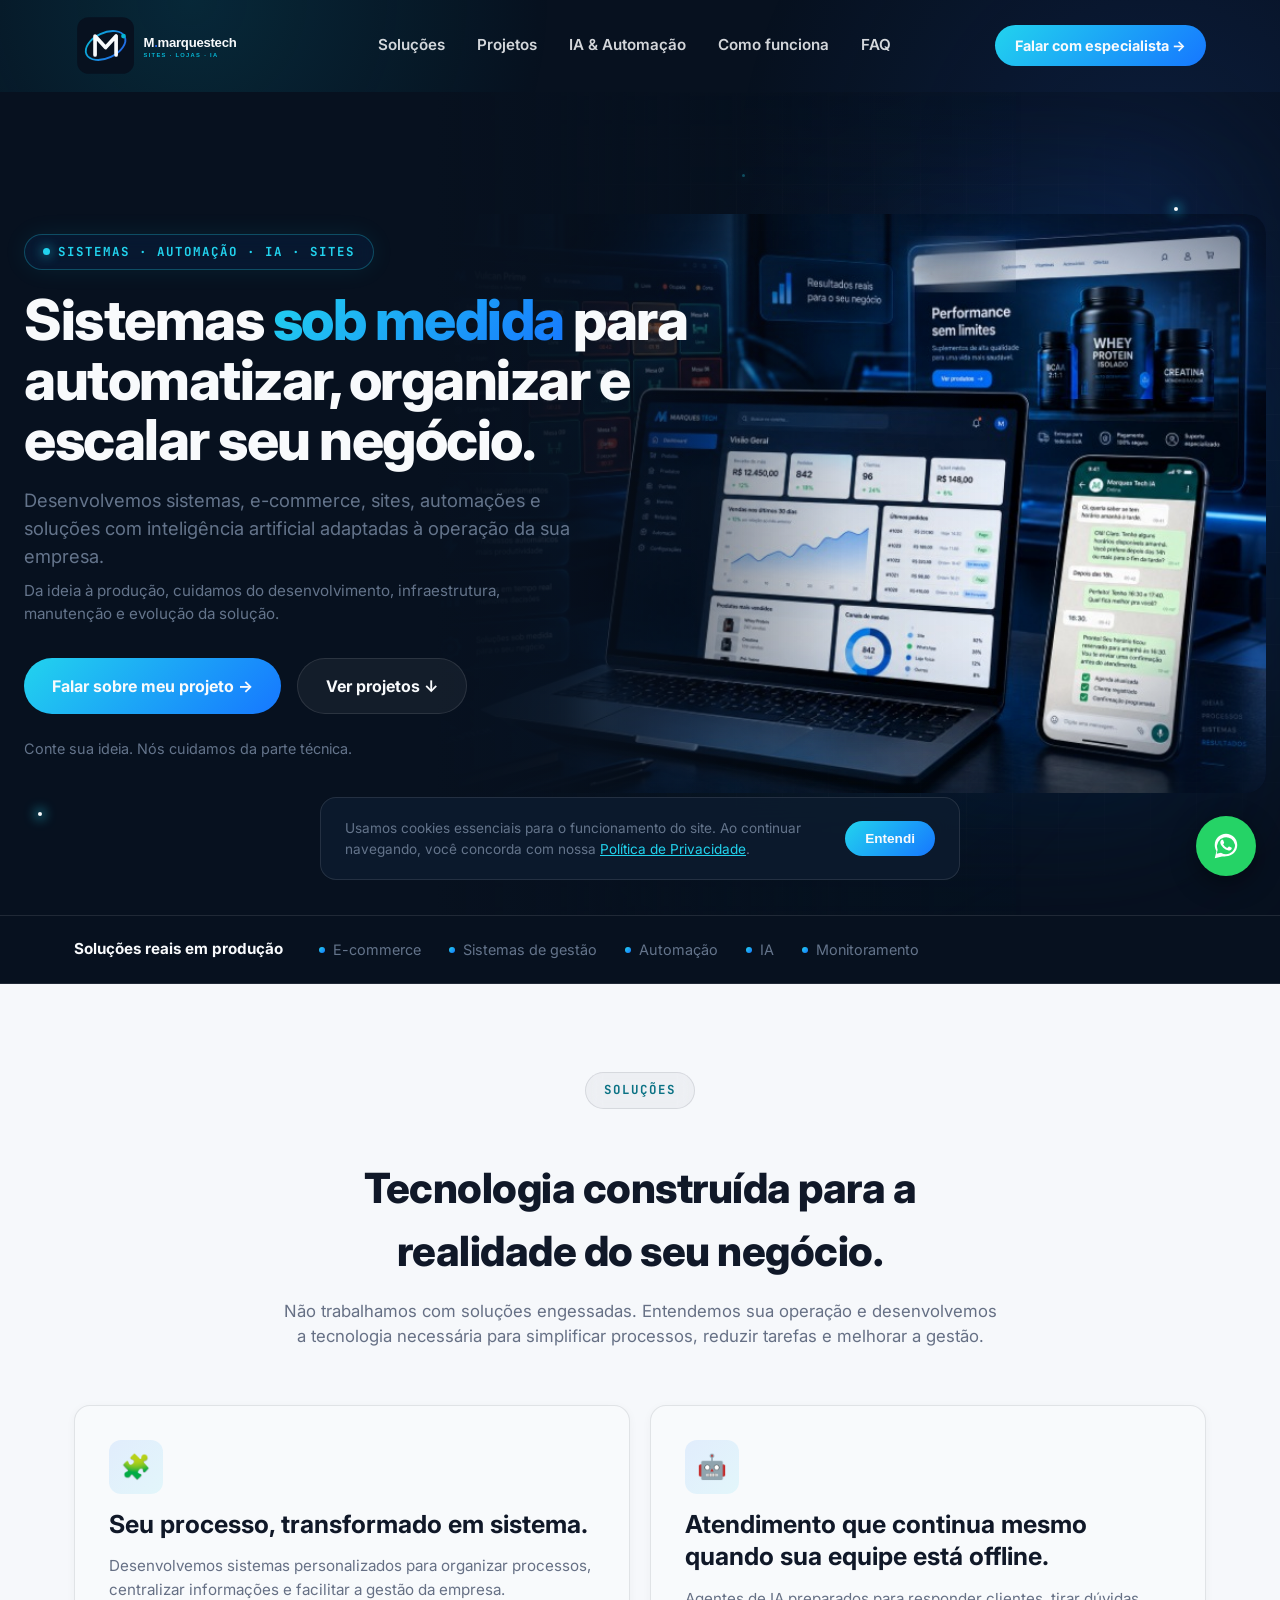
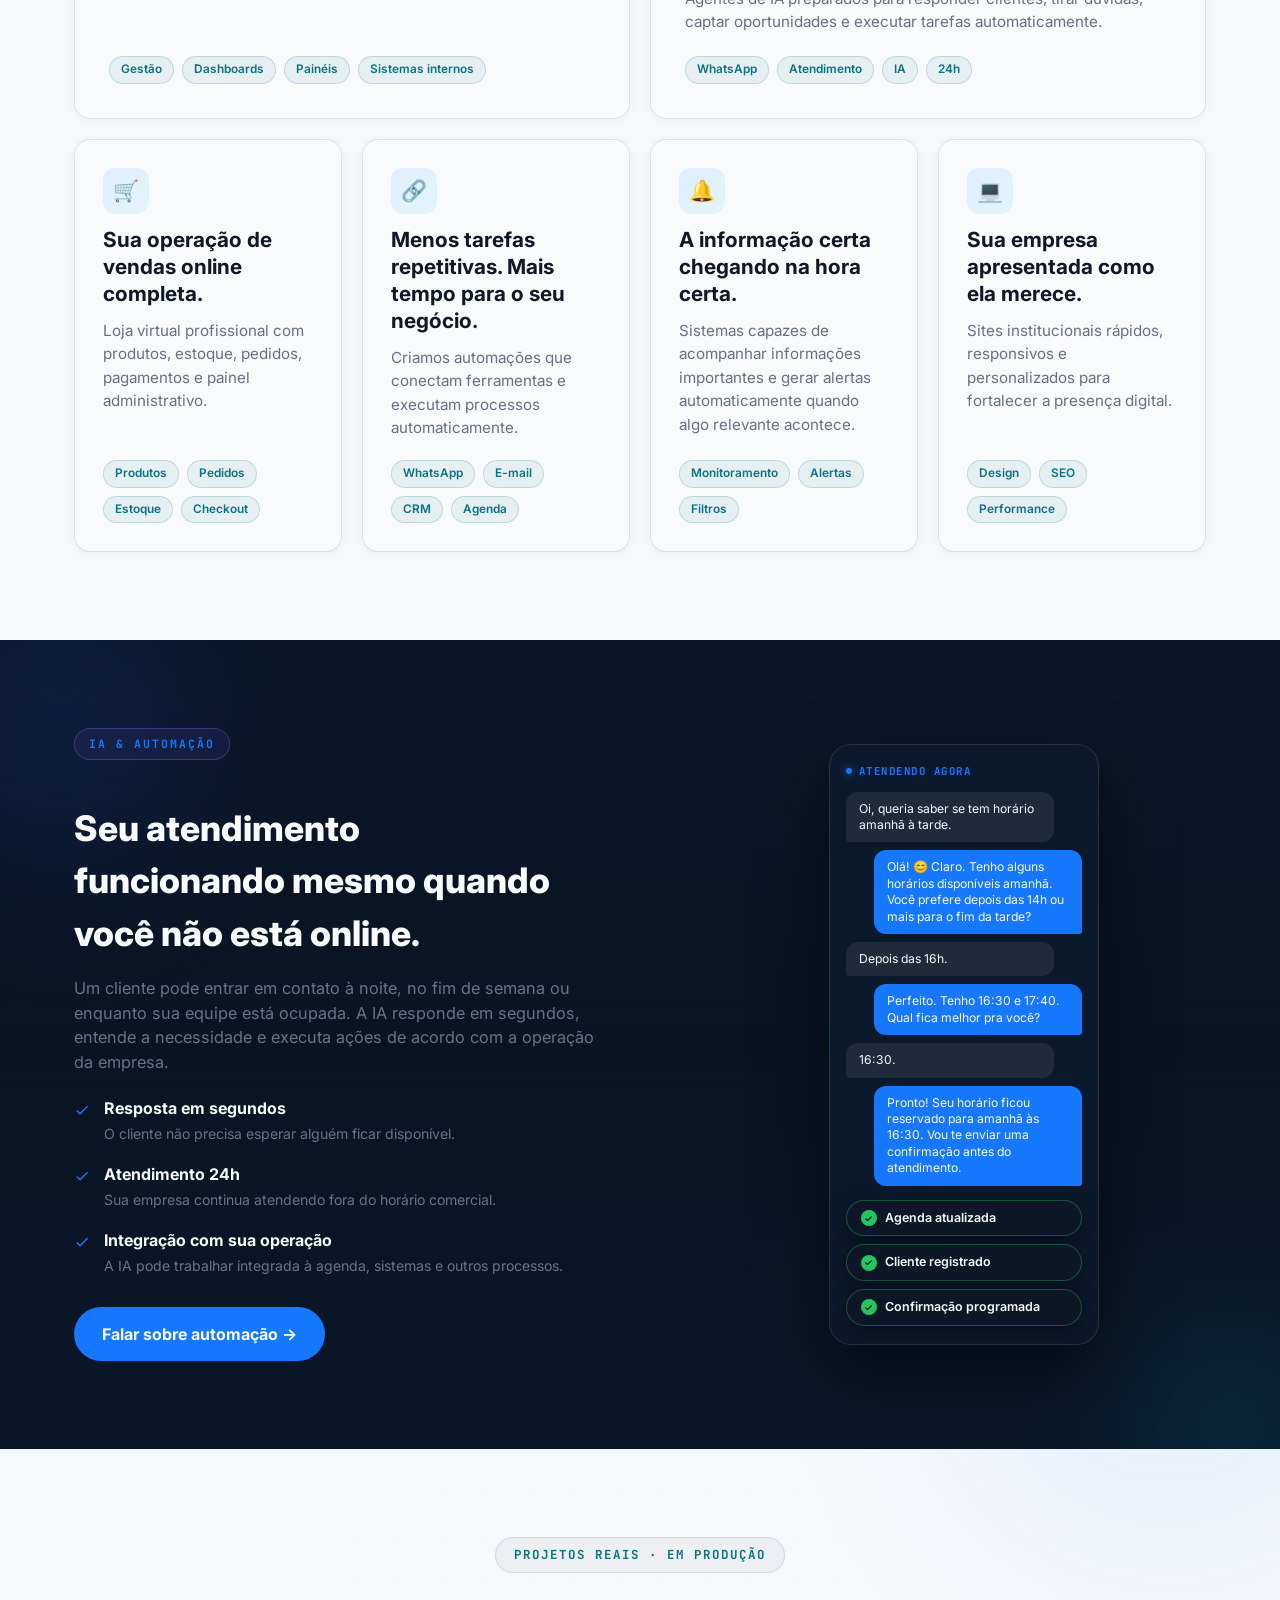
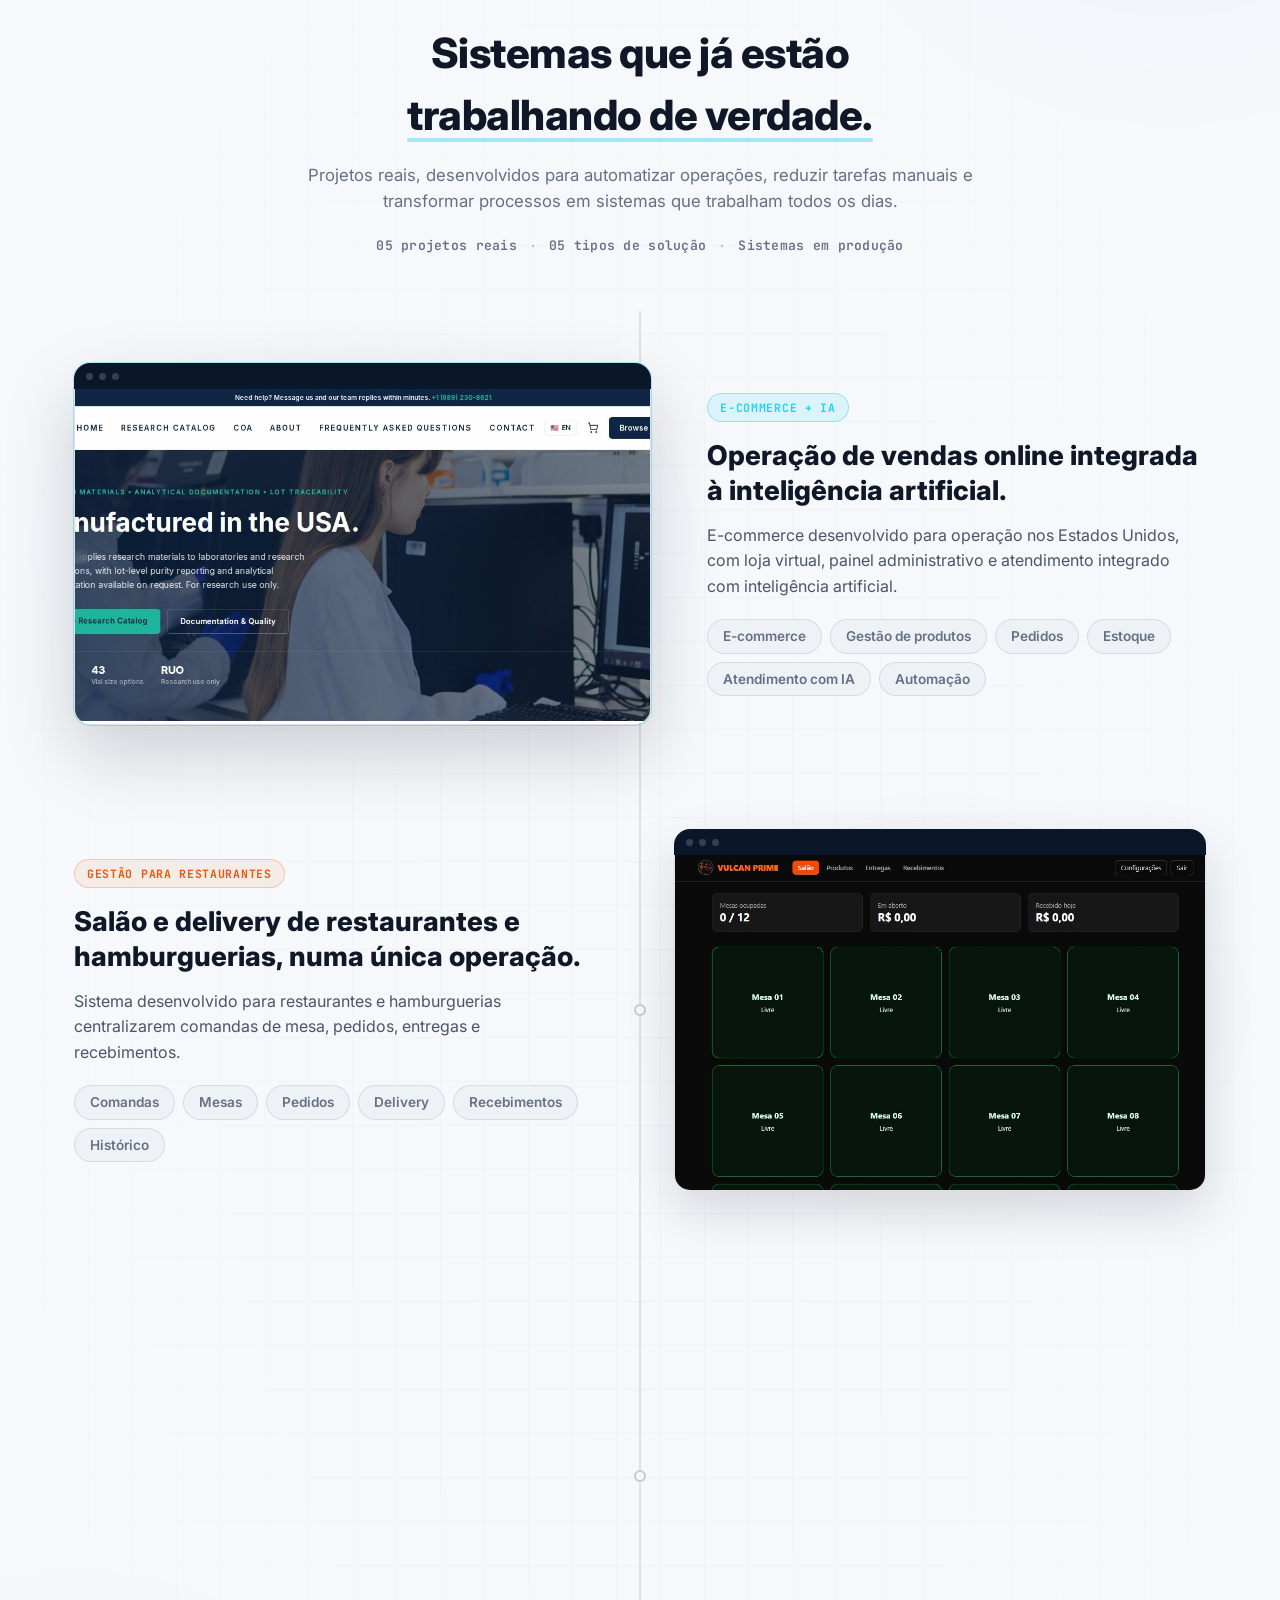
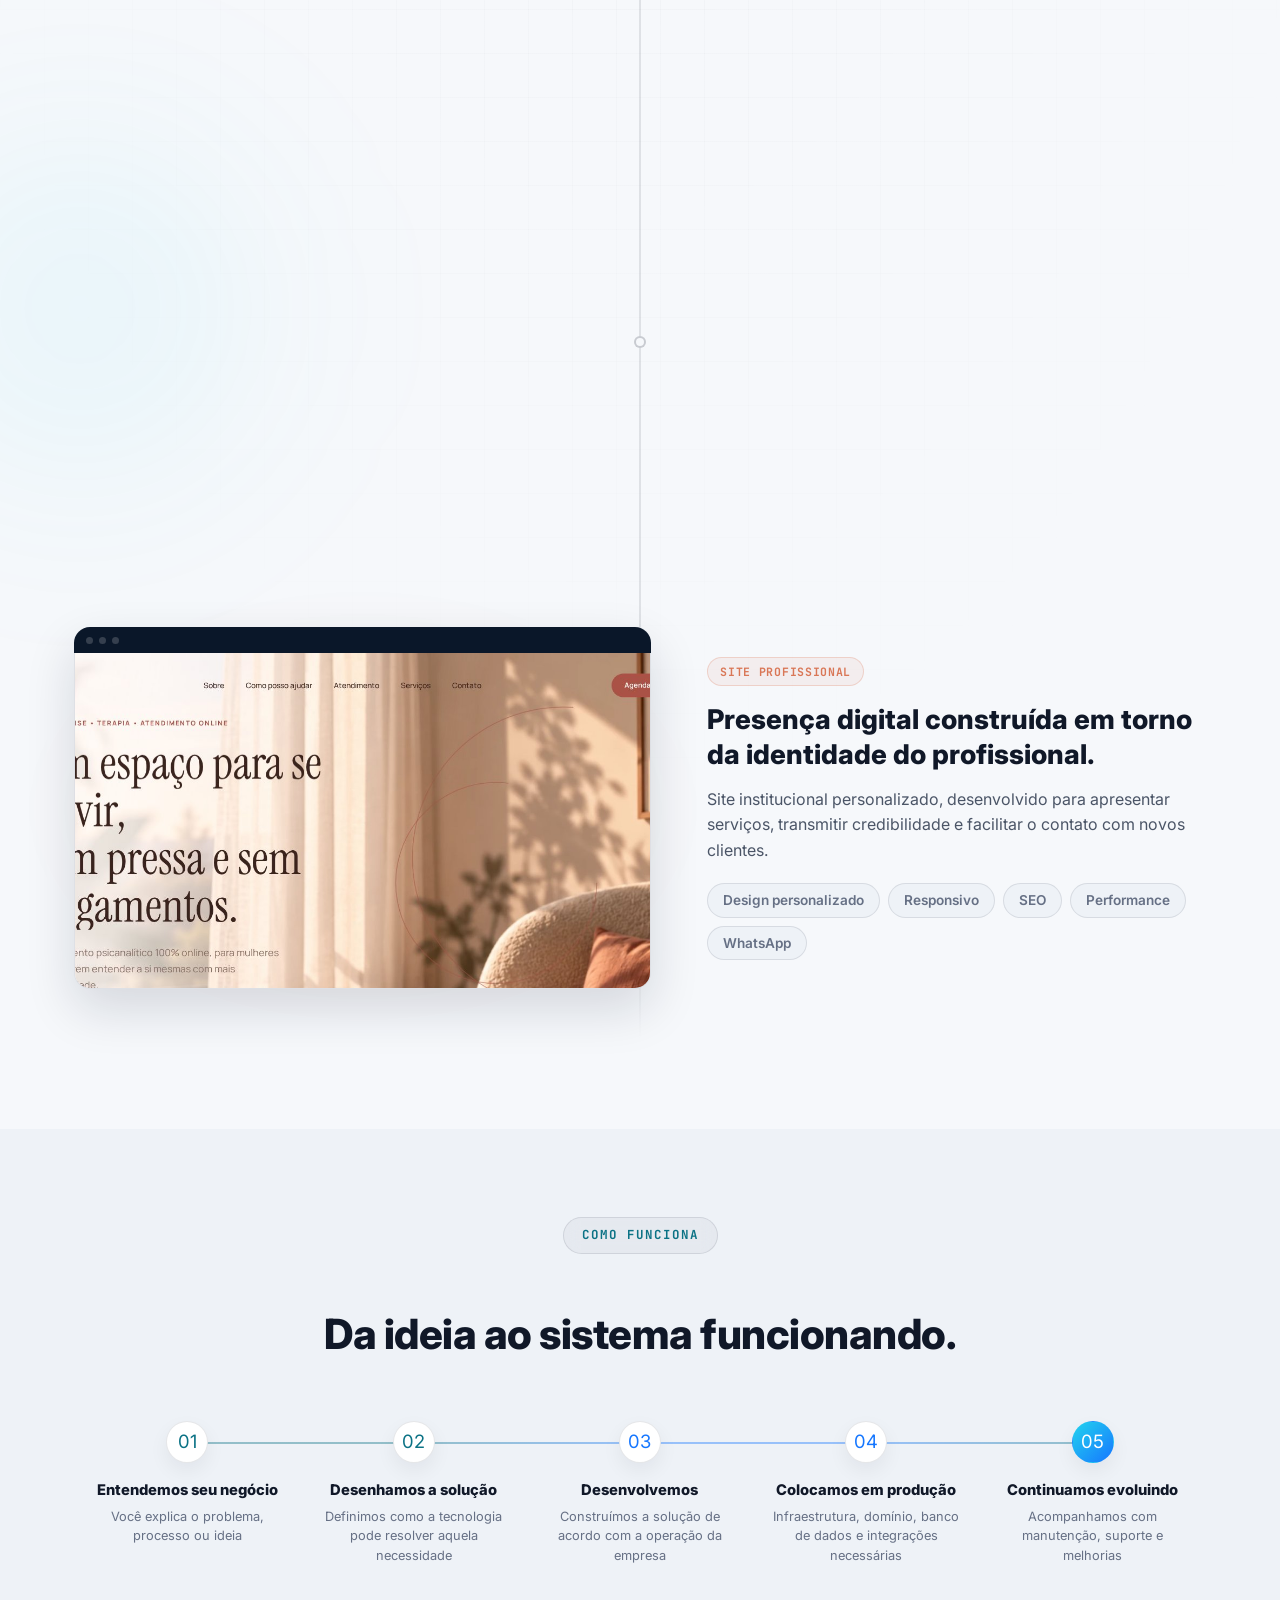
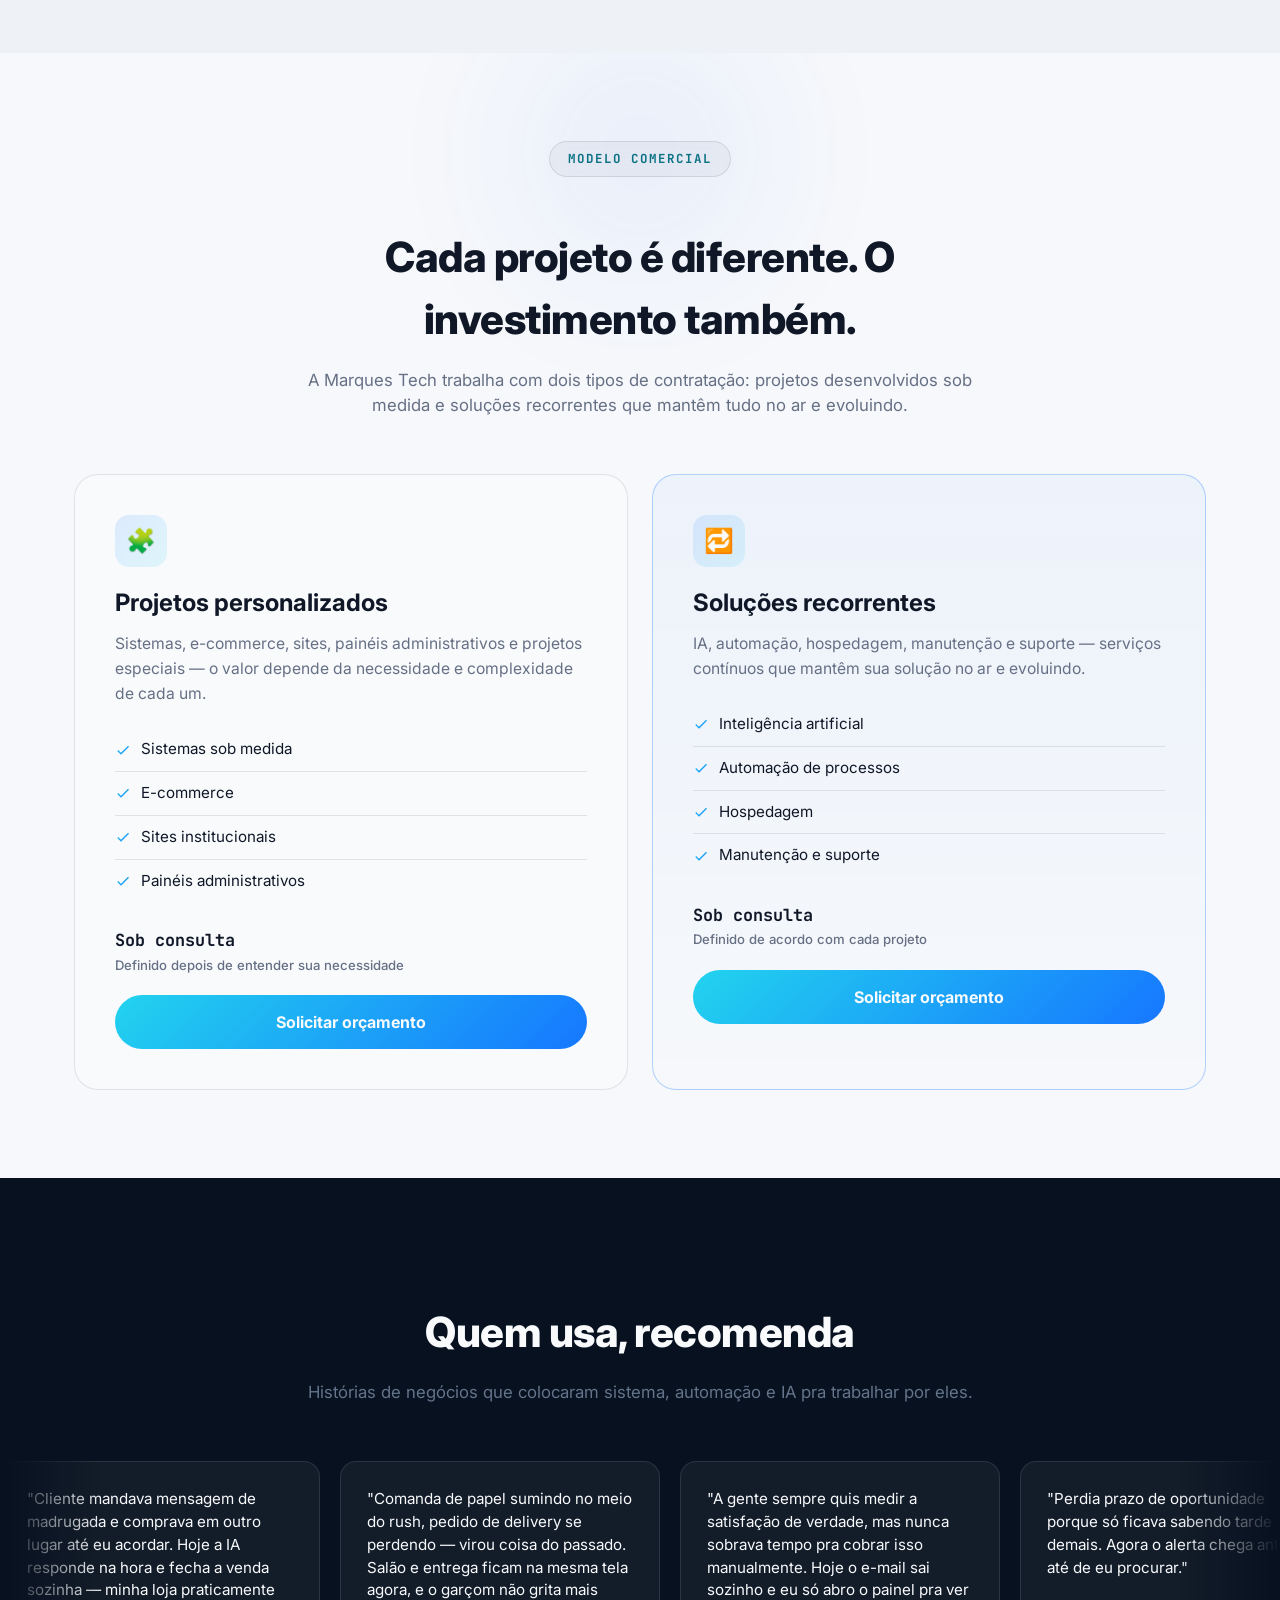
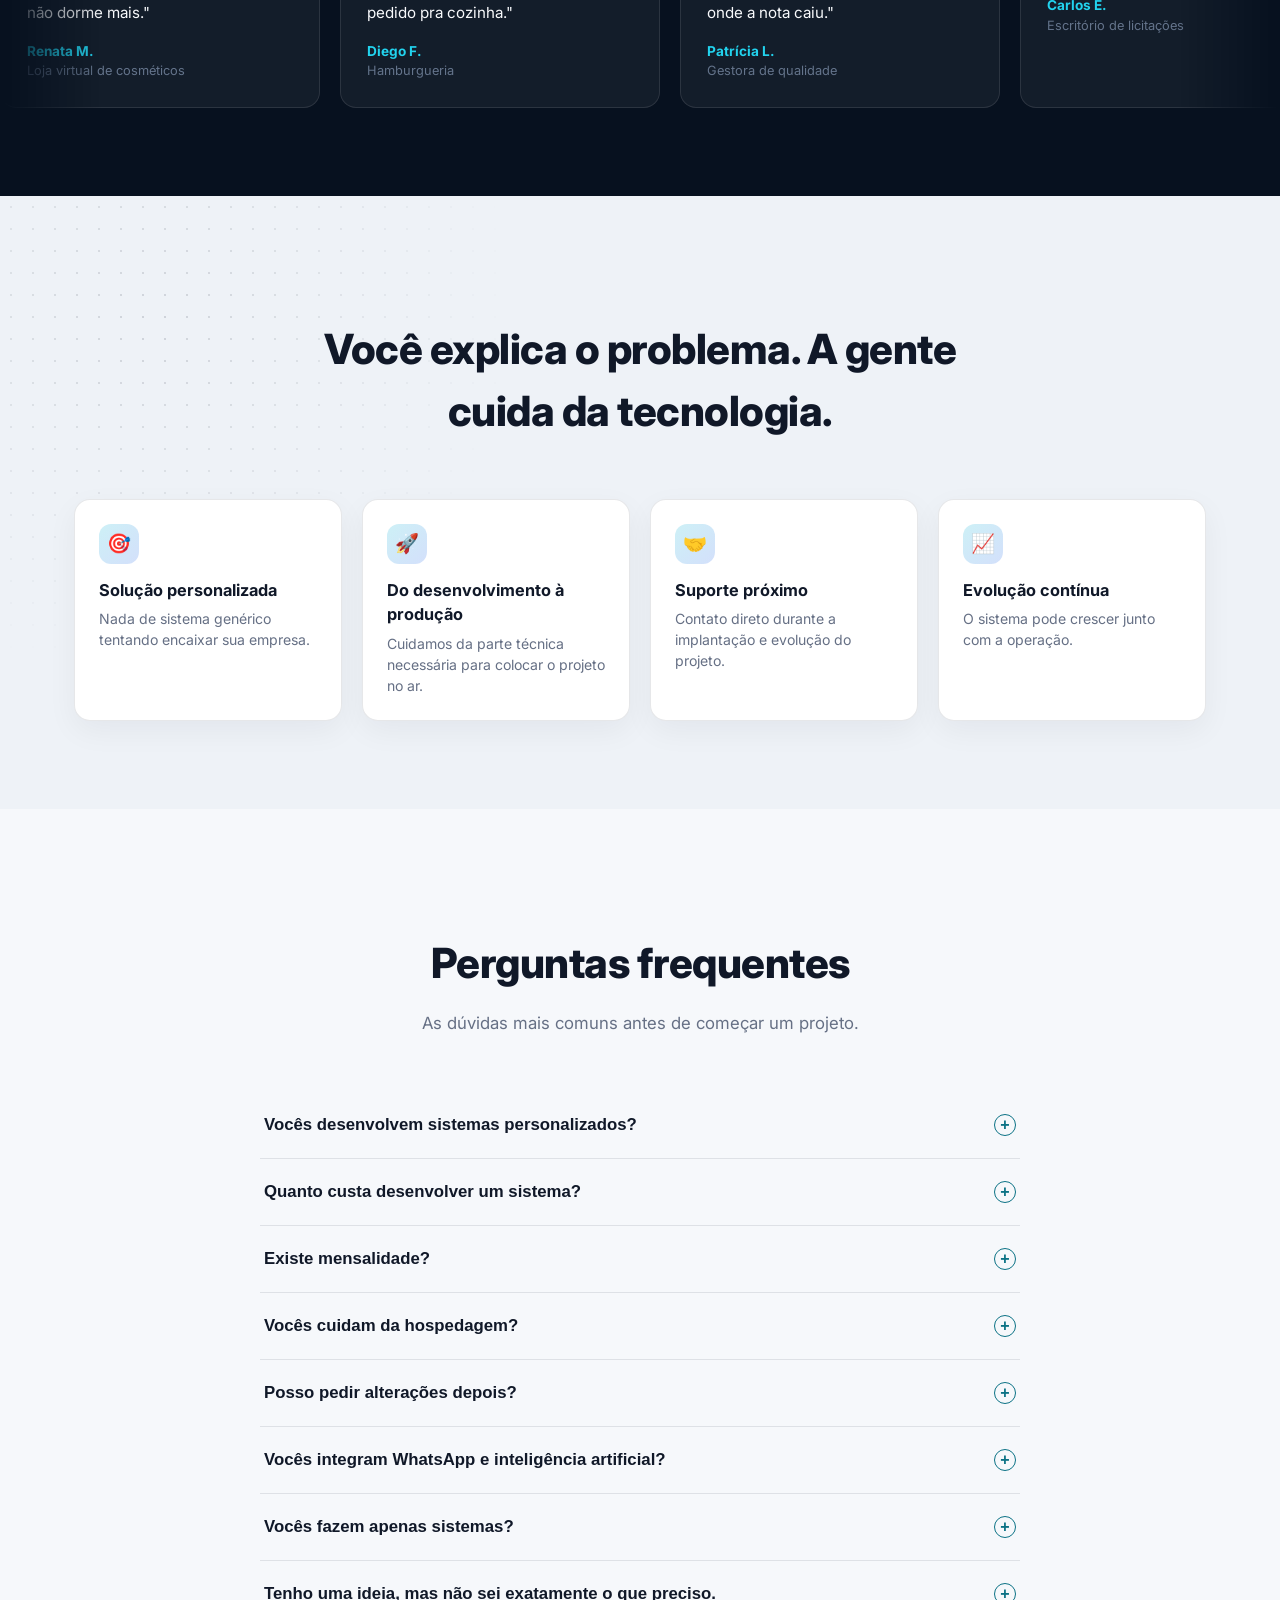
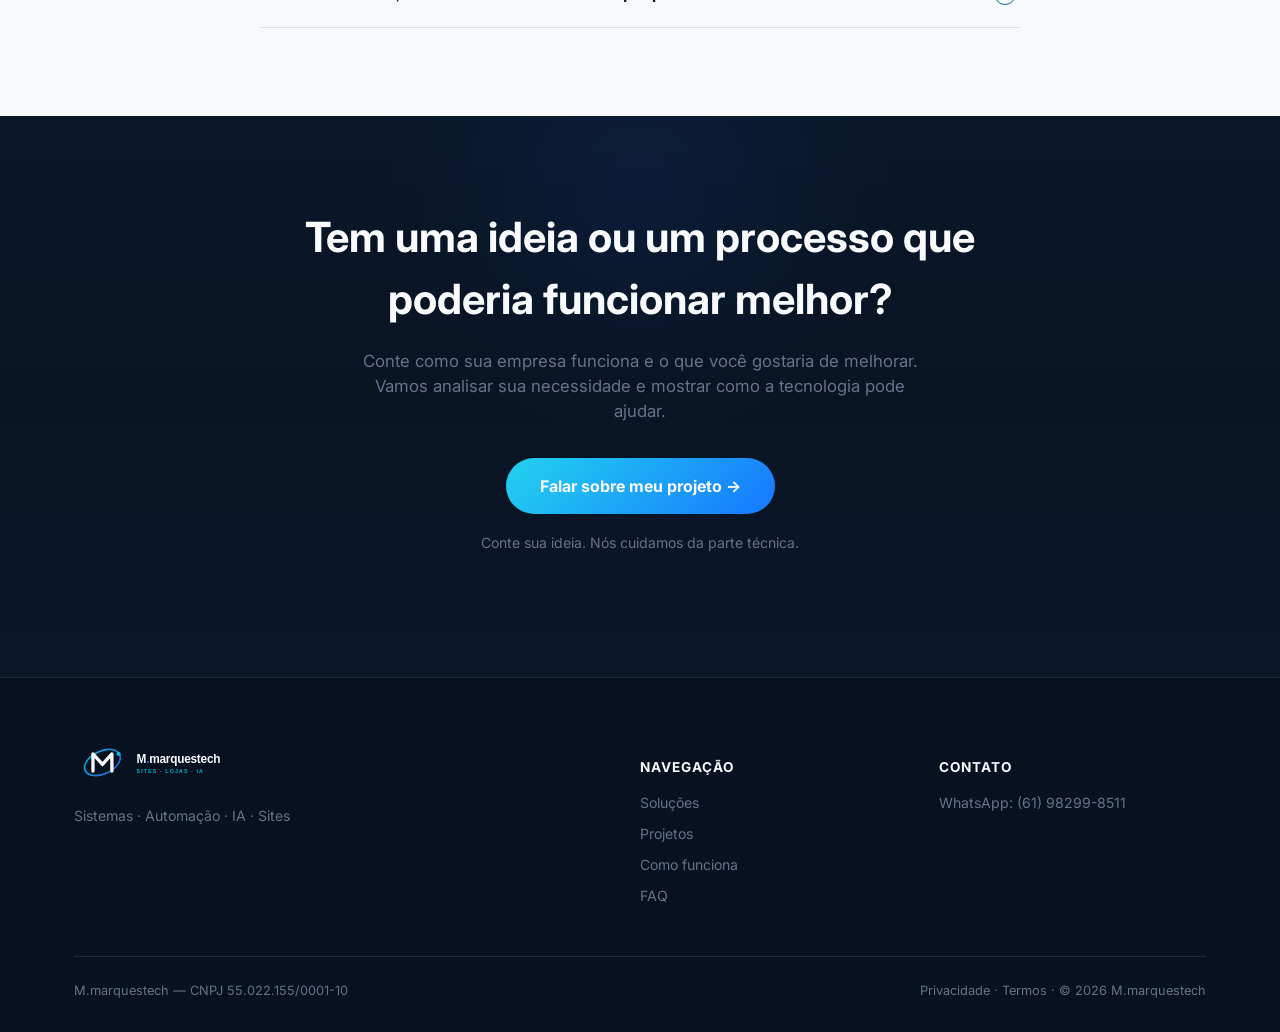
==== commit ecc11229: "Imagem de pré-visualização (og:image) com endereço completo Co-Authored-By: Claude Opus 5.5 <noreply" ====
--- a/index.html
+++ b/index.html
@@ -11,7 +11,10 @@
 <meta property="og:type" content="website">
 <meta property="og:title" content="M.marquestech | Sistemas, Automação, IA, Sites e E-commerce">
 <meta property="og:description" content="Desenvolvimento de sistemas sob medida, automações, inteligência artificial, sites e e-commerce para empresas. Tecnologia construída para a realidade do seu negócio.">
-<meta property="og:image" content="assets/og-image.png">
+<meta property="og:image" content="https://mmarquestech.vercel.app/assets/og-image.png">
+<meta property="og:image:width" content="1200">
+<meta property="og:image:height" content="627">
+<meta name="twitter:image" content="https://mmarquestech.vercel.app/assets/og-image.png">
 <meta property="og:locale" content="pt_BR">
 <meta property="og:url" content="https://mmarquestech.vercel.app/">
 <meta name="twitter:card" content="summary_large_image">
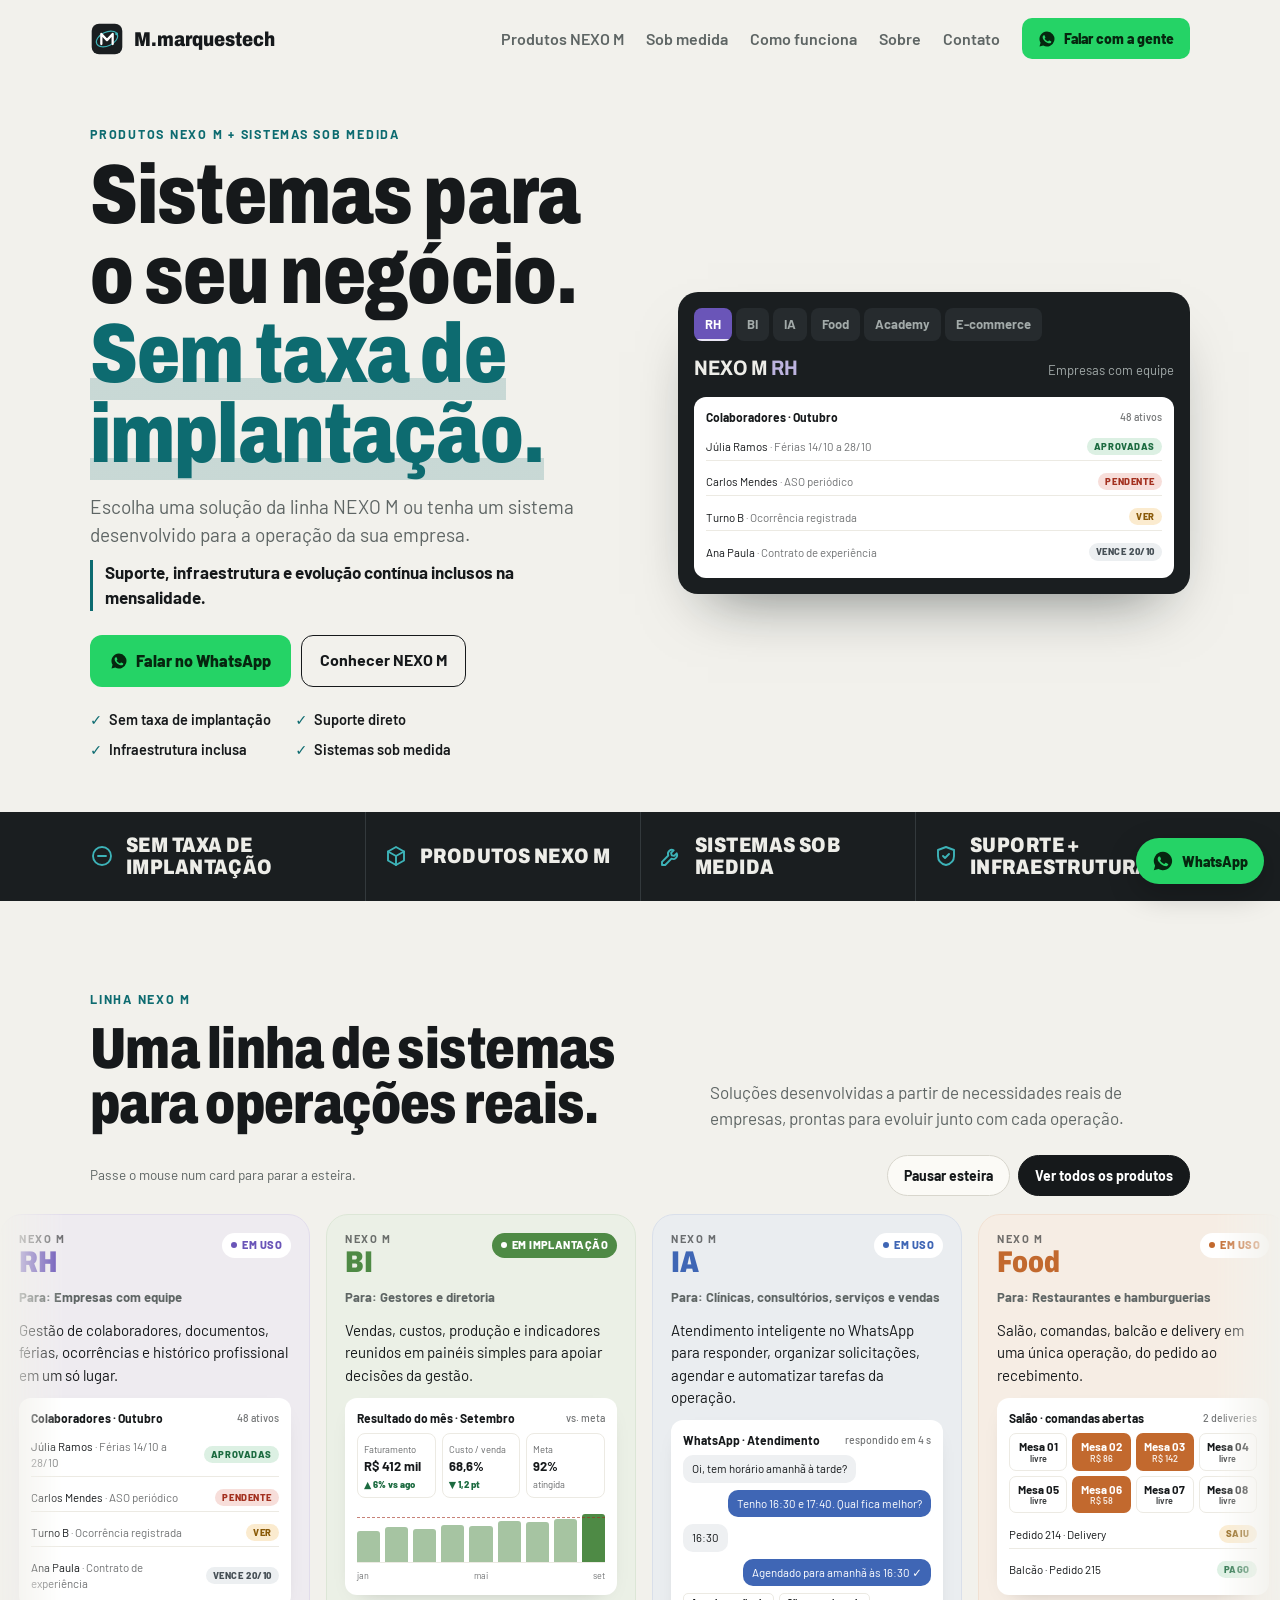
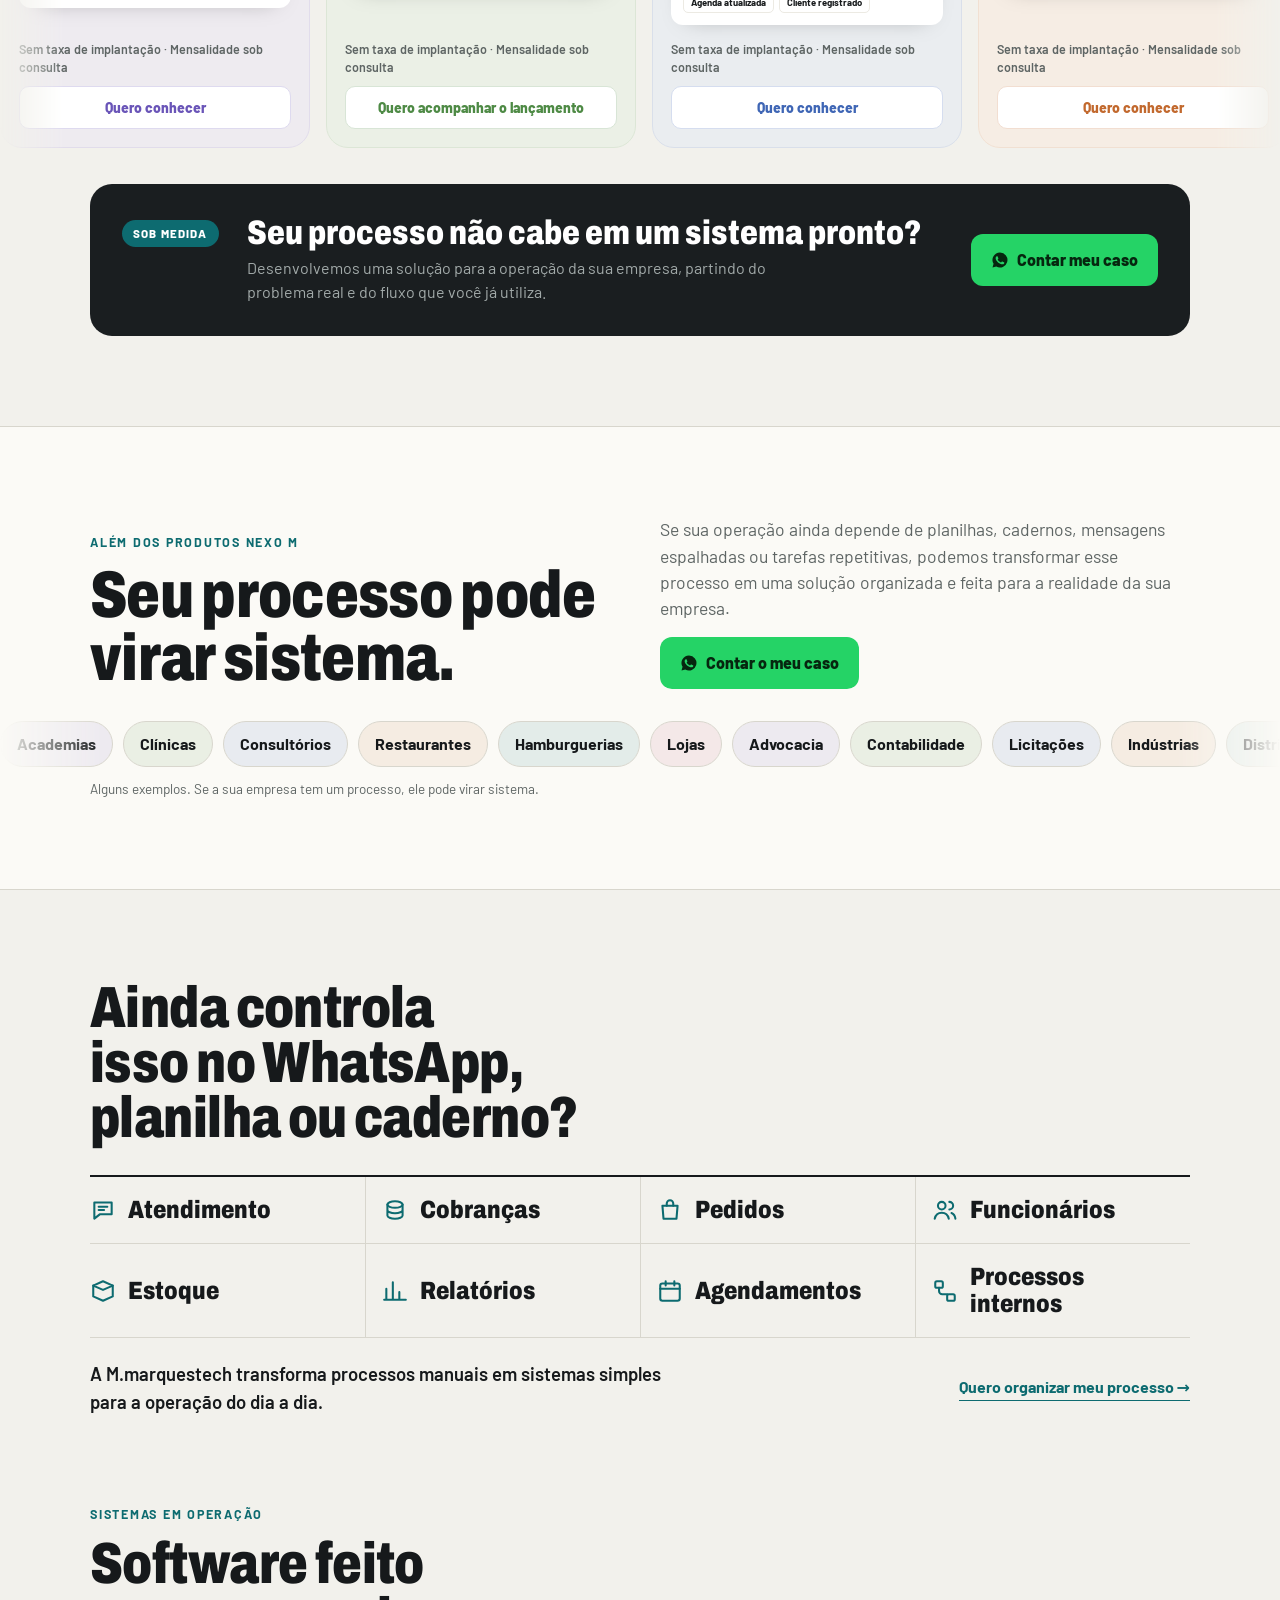
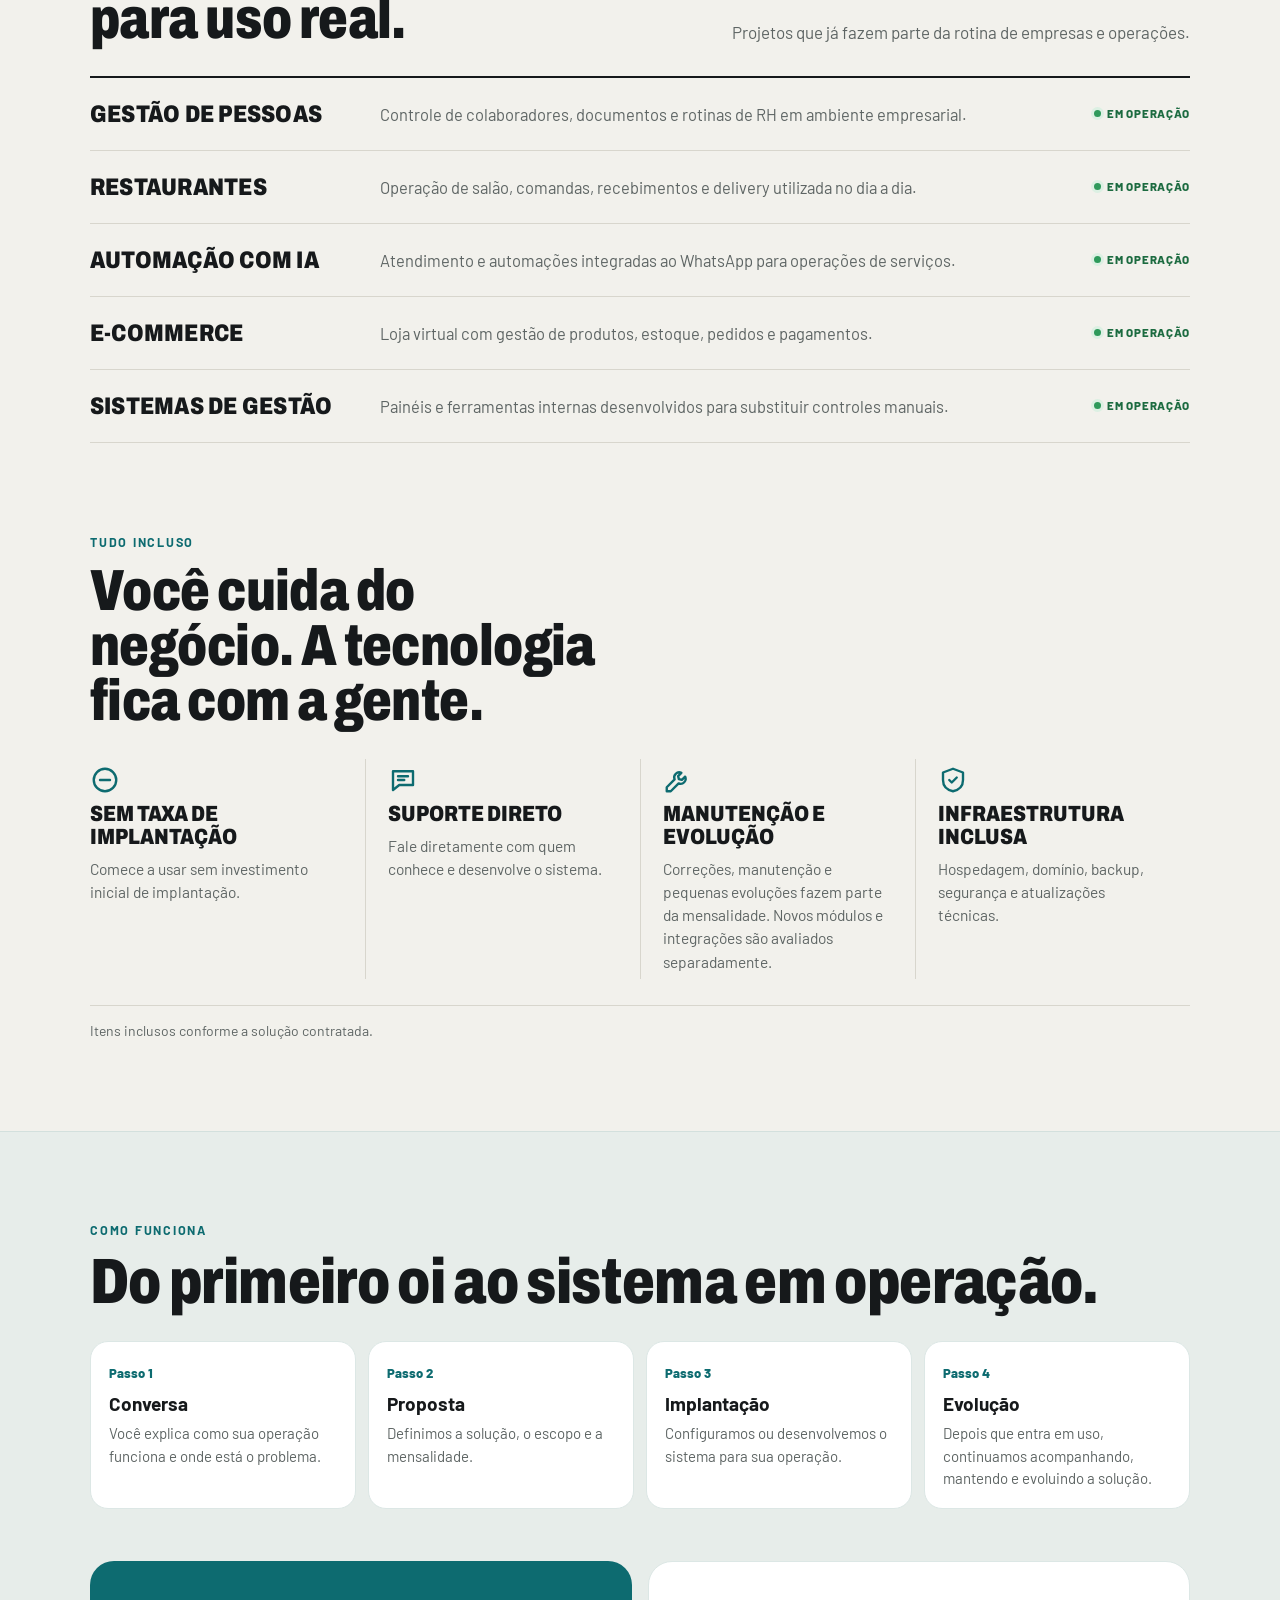
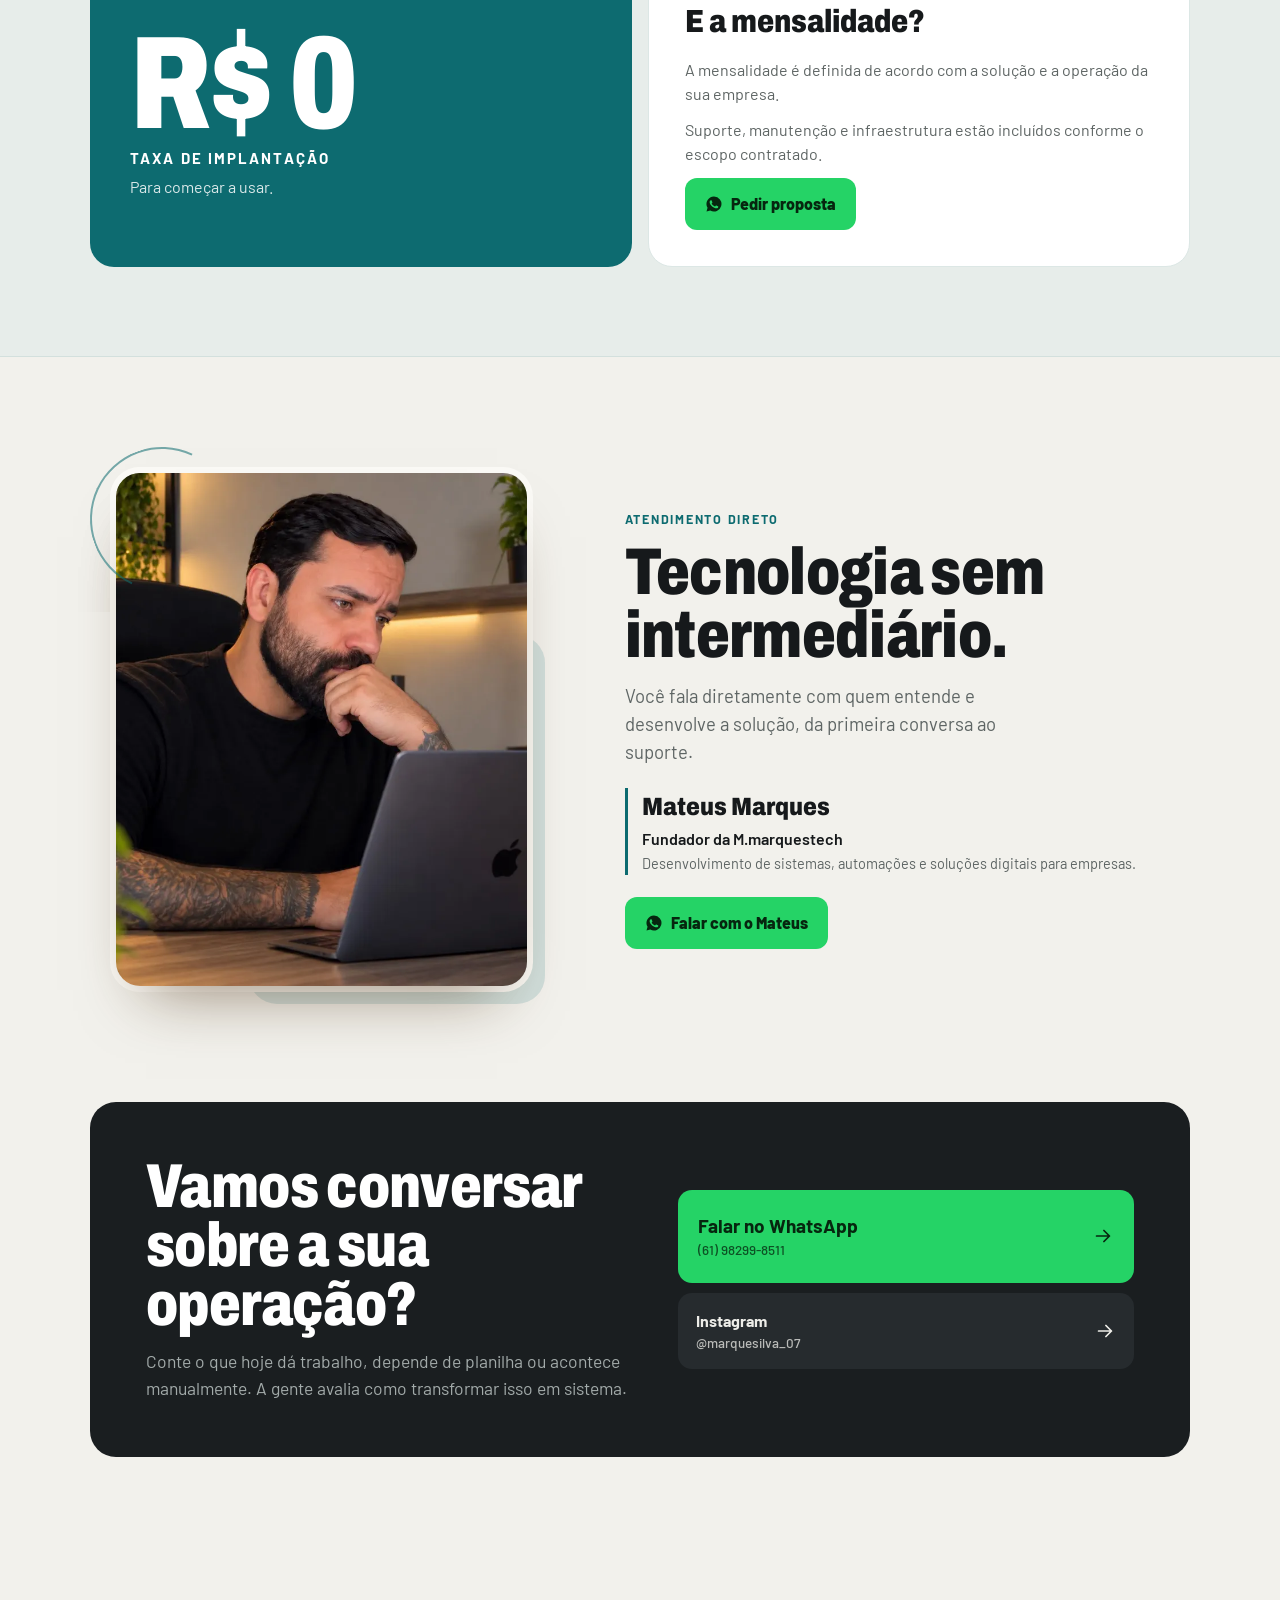
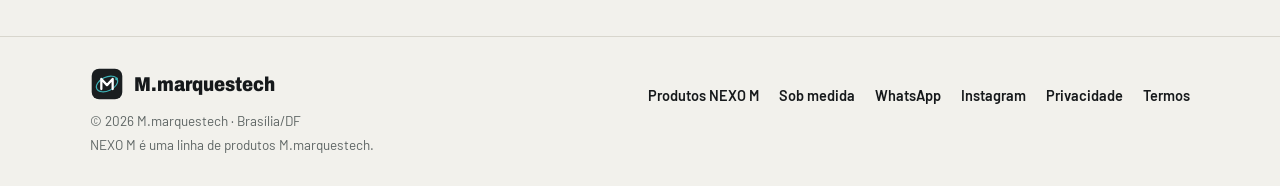
==== commit 335f736d: "Reformulação do site: linha NEXO M + desenvolvimento sob medida - Nova home: produtos NEXO M (RH, BI" ====
--- a/index.html
+++ b/index.html
@@ -3,599 +3,108 @@
 <head>
 <meta charset="UTF-8">
 <meta name="viewport" content="width=device-width, initial-scale=1.0">
-<title>M.marquestech | Sistemas, Automação, IA, Sites e E-commerce</title>
-<meta name="description" content="Desenvolvimento de sistemas sob medida, automações, inteligência artificial, sites e e-commerce para empresas. Tecnologia construída para a realidade do seu negócio.">
-<meta name="theme-color" content="#07111F">
-
-<!-- Open Graph -->
+<title>M.marquestech | Sistemas NEXO M e desenvolvimento sob medida</title>
+<meta name="description" content="Sistemas para empresas, produtos NEXO M e desenvolvimento sob medida. Gestão, automação, IA, RH, restaurantes, academias, e-commerce e soluções para processos empresariais.">
+<meta name="theme-color" content="#1A1E20">
+<link rel="canonical" href="https://mmarquestech.vercel.app/">
 <meta property="og:type" content="website">
-<meta property="og:title" content="M.marquestech | Sistemas, Automação, IA, Sites e E-commerce">
-<meta property="og:description" content="Desenvolvimento de sistemas sob medida, automações, inteligência artificial, sites e e-commerce para empresas. Tecnologia construída para a realidade do seu negócio.">
+<meta property="og:site_name" content="M.marquestech">
+<meta property="og:title" content="M.marquestech | Sistemas NEXO M e desenvolvimento sob medida">
+<meta property="og:description" content="Sistemas para empresas, produtos NEXO M e desenvolvimento sob medida. Gestão, automação, IA, RH, restaurantes, academias, e-commerce e soluções para processos empresariais.">
 <meta property="og:image" content="https://mmarquestech.vercel.app/assets/og-image.png">
 <meta property="og:image:width" content="1200">
 <meta property="og:image:height" content="627">
-<meta name="twitter:image" content="https://mmarquestech.vercel.app/assets/og-image.png">
+<meta property="og:image:alt" content="M.marquestech: Sistemas para o seu negócio. Sem taxa de implantação.">
 <meta property="og:locale" content="pt_BR">
 <meta property="og:url" content="https://mmarquestech.vercel.app/">
 <meta name="twitter:card" content="summary_large_image">
-
-<link rel="icon" type="image/svg+xml" href="assets/favicon-monogram.svg">
-
+<meta name="twitter:image" content="https://mmarquestech.vercel.app/assets/og-image.png">
+<link rel="icon" type="image/svg+xml" href="assets/favicon.svg">
+<link rel="icon" type="image/png" sizes="32x32" href="assets/favicon-32.png">
+<link rel="apple-touch-icon" href="assets/apple-touch-icon.png">
 <link rel="preconnect" href="https://fonts.googleapis.com">
 <link rel="preconnect" href="https://fonts.gstatic.com" crossorigin>
-<link href="https://fonts.googleapis.com/css2?family=Inter:wght@400;500;600;700;800;900&family=JetBrains+Mono:wght@500;700&display=swap" rel="stylesheet">
-
+<link href="https://fonts.googleapis.com/css2?family=Archivo:wdth,wght@62..125,500..900&family=Barlow:wght@400;500;600;700&display=swap" rel="stylesheet">
 <link rel="stylesheet" href="css/style.css">
+<script type="application/ld+json">{"@context":"https://schema.org","@graph":[{"@type":"Organization","@id":"https://mmarquestech.vercel.app/#org","name":"M.marquestech","url":"https://mmarquestech.vercel.app/","logo":"https://mmarquestech.vercel.app/assets/logo-mark.png","sameAs":["https://instagram.com/marquesilva_07"],"contactPoint":{"@type":"ContactPoint","telephone":"+55-61-98299-8511","contactType":"sales","availableLanguage":"Portuguese"}},{"@type":"LocalBusiness","@id":"https://mmarquestech.vercel.app/#local","name":"M.marquestech","url":"https://mmarquestech.vercel.app/","image":"https://mmarquestech.vercel.app/assets/og-image.png","telephone":"+55-61-98299-8511","address":{"@type":"PostalAddress","addressLocality":"Brasília","addressRegion":"DF","addressCountry":"BR"},"areaServed":"BR","parentOrganization":{"@id":"https://mmarquestech.vercel.app/#org"}}]}</script>
 </head>
 <body>
-
-<header class="nav">
-  <div class="nav-inner container">
-    <a href="#top"><img class="nav-logo" src="assets/logo-orbit-dark-bg.svg" alt="M.marquestech"></a>
-    <nav>
-      <ul class="nav-links" id="navLinks">
-        <li><a href="#sistemas">Soluções</a></li>
-        <li><a href="#projetos">Projetos</a></li>
-        <li><a href="#automacao">IA &amp; Automação</a></li>
-        <li><a href="#como-funciona">Como funciona</a></li>
-        <li><a href="#faq">FAQ</a></li>
-      </ul>
-    </nav>
-    <a class="nav-cta" href="https://wa.me/5561982998511?text=Ol%C3%A1!%20Quero%20falar%20com%20um%20especialista%20da%20M.marquestech." target="_blank" rel="noopener">Falar com especialista →</a>
-    <button class="nav-toggle" id="navToggle" aria-label="Abrir menu">&#9776;</button>
-  </div>
+<a class="skip" href="#conteudo">Pular para o conteúdo</a>
+<div class="site">
+<header class="in">
+  <nav aria-label="Principal"><a class="logo" href="#topo" aria-label="M.marquestech, início"><svg class="logo-mark" width="34" height="34" viewBox="0 0 120 120" aria-hidden="true"><rect x="6" y="6" width="108" height="108" rx="26" fill="#1A1E20"/><ellipse cx="60" cy="60" rx="40" ry="24" fill="none" stroke="#3DB3B8" stroke-width="4" transform="rotate(-25 60 60)"/><circle cx="94" cy="42" r="5" fill="#3DB3B8"/><path d="M40 78V42l20 22 20-22v36" fill="none" stroke="#fff" stroke-width="8" stroke-linecap="round" stroke-linejoin="round"/></svg><span>M.marquestech</span></a>
+    <span class="lk"><a href="#produtos">Produtos NEXO M</a><a href="#sob">Sob medida</a><a href="#como">Como funciona</a><a href="#sobre">Sobre</a><a href="#contato">Contato</a></span>
+    <a class="bwa cta" href="https://wa.me/5561982998511?text=Ol%C3%A1!%20Vim%20pelo%20site%20da%20M.marquestech%20e%20quero%20saber%20mais%20sobre%20os%20sistemas%20NEXO%20M." target="_blank" rel="noopener"><svg class="i-wa" viewBox="0 0 24 24" fill="currentColor" aria-hidden="true"><path d="M12 2a10 10 0 0 0-8.6 15.1L2 22l5-1.3A10 10 0 1 0 12 2Zm5.8 14.2c-.2.7-1.4 1.3-2 1.4-.5.1-1.2.1-1.9-.1a17 17 0 0 1-1.7-.6 13 13 0 0 1-5-4.4c-.4-.5-1-1.5-1-2.8s.7-2 1-2.3c.2-.3.5-.3.7-.3h.5c.2 0 .4 0 .6.5l.8 2c.1.2.1.4 0 .5l-.3.5-.4.4c-.1.2-.3.3-.1.6.2.3.8 1.3 1.7 2.1 1.2 1 2.1 1.4 2.4 1.5.3.1.5.1.6-.1l.9-1c.2-.3.4-.2.6-.1l1.9.9c.3.1.5.2.5.3.1.2.1.8-.1 1.4Z"/></svg><span>Falar com a gente</span></a>
+    <button class="burger" id="burger" type="button" aria-expanded="false" aria-controls="mnav" aria-label="Abrir menu"><svg viewBox="0 0 24 24" fill="none" stroke="currentColor" stroke-width="1.9" stroke-linecap="round" stroke-linejoin="round" aria-hidden="true"><path d="M4 7h16M4 12h16M4 17h16"/></svg></button></nav>
+  <div class="mnav" id="mnav"><a href="#produtos">Produtos NEXO M</a><a href="#sob">Sob medida</a><a href="#como">Como funciona</a><a href="#sobre">Sobre</a><a href="#contato">Contato</a></div>
 </header>
 
-<main id="top">
+<main id="conteudo">
+  <div class="in hero" id="topo">
+    <div class="reveal"><span class="kick">Produtos NEXO M + sistemas sob medida</span>
+      <h1 class="disp">Sistemas para o seu negócio. <u>Sem taxa de implantação.</u></h1>
+      <p class="lead">Escolha uma solução da linha NEXO M ou tenha um sistema desenvolvido para a operação da sua empresa.</p>
+      <p class="lead2">Suporte, infraestrutura e evolução contínua inclusos na mensalidade.</p>
+      <div class="btns"><a class="bwa" href="https://wa.me/5561982998511?text=Ol%C3%A1!%20Vim%20pelo%20site%20da%20M.marquestech%20e%20quero%20saber%20mais%20sobre%20os%20sistemas%20NEXO%20M." target="_blank" rel="noopener"><svg class="i-wa" viewBox="0 0 24 24" fill="currentColor" aria-hidden="true"><path d="M12 2a10 10 0 0 0-8.6 15.1L2 22l5-1.3A10 10 0 1 0 12 2Zm5.8 14.2c-.2.7-1.4 1.3-2 1.4-.5.1-1.2.1-1.9-.1a17 17 0 0 1-1.7-.6 13 13 0 0 1-5-4.4c-.4-.5-1-1.5-1-2.8s.7-2 1-2.3c.2-.3.5-.3.7-.3h.5c.2 0 .4 0 .6.5l.8 2c.1.2.1.4 0 .5l-.3.5-.4.4c-.1.2-.3.3-.1.6.2.3.8 1.3 1.7 2.1 1.2 1 2.1 1.4 2.4 1.5.3.1.5.1.6-.1l.9-1c.2-.3.4-.2.6-.1l1.9.9c.3.1.5.2.5.3.1.2.1.8-.1 1.4Z"/></svg> Falar no WhatsApp</a><a class="b2" href="#produtos">Conhecer NEXO M</a></div>
+      <div class="proof"><span>Sem taxa de implantação</span><span>Suporte direto</span><span>Infraestrutura inclusa</span><span>Sistemas sob medida</span></div>
+    </div>
+    <div class="switch reveal" id="switch" style="--c:#6A55B8">
+      <div class="st" role="tablist" aria-label="Produtos NEXO M"><button type="button" role="tab" id="sw-t0" aria-controls="sw-p0" aria-selected="true" style="--pc:#6A55B8" class="on">RH</button><button type="button" role="tab" id="sw-t1" aria-controls="sw-p1" aria-selected="false" style="--pc:#4E8A45" class="">BI</button><button type="button" role="tab" id="sw-t2" aria-controls="sw-p2" aria-selected="false" style="--pc:#3F66B5" class="">IA</button><button type="button" role="tab" id="sw-t3" aria-controls="sw-p3" aria-selected="false" style="--pc:#C2692E" class="">Food</button><button type="button" role="tab" id="sw-t4" aria-controls="sw-p4" aria-selected="false" style="--pc:#0D6B70" class="">Academy</button><button type="button" role="tab" id="sw-t5" aria-controls="sw-p5" aria-selected="false" style="--pc:#B4486A" class="">E-commerce</button></div>
+      <div class="swp" role="tabpanel" id="sw-p0" aria-labelledby="sw-t0" style="--c:#6A55B8"><div class="cap"><b>NEXO M <i>RH</i></b><span>Empresas com equipe</span></div><div class="mock"><div class="mh">Colaboradores · Outubro <span>48 ativos</span></div><div class="row"><span>Júlia Ramos <em>· Férias 14/10 a 28/10</em></span><span class="pill ok">Aprovadas</span></div><div class="row"><span>Carlos Mendes <em>· ASO periódico</em></span><span class="pill bad">Pendente</span></div><div class="row"><span>Turno B <em>· Ocorrência registrada</em></span><span class="pill wa">Ver</span></div><div class="row"><span>Ana Paula <em>· Contrato de experiência</em></span><span class="pill nt">Vence 20/10</span></div></div></div><div class="swp" role="tabpanel" id="sw-p1" aria-labelledby="sw-t1" style="--c:#4E8A45" hidden><div class="cap"><b>NEXO M <i>BI</i></b><span>Gestores e diretoria</span></div><div class="mock"><div class="mh">Resultado do mês · Setembro <span>vs. meta</span></div><div class="kpis"><div><span>Faturamento</span><b>R$ 412 mil</b><i>▲ 6% vs ago</i></div><div><span>Custo / venda</span><b>68,6%</b><i>▼ 1,2 pt</i></div><div><span>Meta</span><b>92%</b><span>atingida</span></div></div><div class="bars"><u style="bottom:78%"></u><i style="height:54%"></i><i style="height:61%"></i><i style="height:58%"></i><i style="height:66%"></i><i style="height:63%"></i><i style="height:72%"></i><i style="height:70%"></i><i style="height:76%"></i><i style="height:84%"></i></div><div class="axis"><span>jan</span><span>mai</span><span>set</span></div></div></div><div class="swp" role="tabpanel" id="sw-p2" aria-labelledby="sw-t2" style="--c:#3F66B5" hidden><div class="cap"><b>NEXO M <i>IA</i></b><span>Clínicas, consultórios, serviços e vendas</span></div><div class="mock"><div class="mh">WhatsApp · Atendimento <span>respondido em 4 s</span></div><div class="bub c">Oi, tem horário amanhã à tarde?</div><div class="bub a">Tenho 16:30 e 17:40. Qual fica melhor?</div><div class="bub c">16:30</div><div class="bub a">Agendado para amanhã às 16:30 ✓</div><div class="tagline"><span>Agenda atualizada</span><span>Cliente registrado</span></div></div></div><div class="swp" role="tabpanel" id="sw-p3" aria-labelledby="sw-t3" style="--c:#C2692E" hidden><div class="cap"><b>NEXO M <i>Food</i></b><span>Restaurantes e hamburguerias</span></div><div class="mock"><div class="mh">Salão · comandas abertas <span>2 deliveries</span></div><div class="grid"><div class="t ">Mesa 01<small>livre</small></div><div class="t on">Mesa 02<small>R$ 86</small></div><div class="t on">Mesa 03<small>R$ 142</small></div><div class="t ">Mesa 04<small>livre</small></div><div class="t ">Mesa 05<small>livre</small></div><div class="t on">Mesa 06<small>R$ 58</small></div><div class="t ">Mesa 07<small>livre</small></div><div class="t ">Mesa 08<small>livre</small></div></div><div class="row"><span>Pedido 214 · Delivery</span><span class="pill wa">Saiu</span></div><div class="row"><span>Balcão · Pedido 215</span><span class="pill ok">Pago</span></div></div></div><div class="swp" role="tabpanel" id="sw-p4" aria-labelledby="sw-t4" style="--c:#0D6B70" hidden><div class="cap"><b>NEXO M <i>Academy</i></b><span>Academias e escolas de luta</span></div><div class="mock"><div class="mh">Mensalidades · Novembro <span>Adultos</span></div><div class="row"><span>Ana Souza</span><span class="pill ok">Pago</span></div><div class="row"><span>Davi Lima</span><span class="pill wa">A vencer</span></div><div class="row"><span>João Silva</span><span class="pill ok">Pago</span></div><div class="row"><span>Pedro Rocha</span><span class="pill bad">Atrasado</span></div><div class="row"><span><b>Lista de pagantes</b> <em>· 132 de 148</em></span><span class="pill nt">Copiar</span></div></div></div><div class="swp" role="tabpanel" id="sw-p5" aria-labelledby="sw-t5" style="--c:#B4486A" hidden><div class="cap"><b>NEXO M <i>E-commerce</i></b><span>Lojas e marcas</span></div><div class="mock"><div class="mh">Loja · hoje <span>18 pedidos</span></div><div class="row"><span>Pedido 1093 <em>· Kit Essencial ×2</em></span><span class="pill ok">Pago</span></div><div class="row"><span>Pedido 1092 <em>· Camiseta M</em></span><span class="pill wa">Separando</span></div><div class="row"><span>Pedido 1091 <em>· Boné Preto</em></span><span class="pill ok">Enviado</span></div><div class="row"><span>Estoque baixo <em>· Camiseta G (3 un.)</em></span><span class="pill bad">Repor</span></div></div></div>
+    </div>
+  </div>
 
-  <!-- HERO -->
-  <section class="hero hero-v2">
+  <div class="band"><div class="in"><div><svg viewBox="0 0 24 24" fill="none" stroke="currentColor" stroke-width="1.9" stroke-linecap="round" stroke-linejoin="round" aria-hidden="true"><circle cx="12" cy="12" r="9"/><path d="M8 12h8"/></svg>Sem taxa de implantação</div><div><svg viewBox="0 0 24 24" fill="none" stroke="currentColor" stroke-width="1.9" stroke-linecap="round" stroke-linejoin="round" aria-hidden="true"><path d="m12 3 8 4.5v9L12 21l-8-4.5v-9L12 3Z"/><path d="m4 7.5 8 4.5 8-4.5M12 12v9"/></svg>Produtos NEXO M</div><div><svg viewBox="0 0 24 24" fill="none" stroke="currentColor" stroke-width="1.9" stroke-linecap="round" stroke-linejoin="round" aria-hidden="true"><path d="M14.7 6.3a4 4 0 0 0-5.4 5.2L3 17.8V21h3.2l6.3-6.3a4 4 0 0 0 5.2-5.4l-2.6 2.6-2.4-.6-.6-2.4 2.6-2.6Z"/></svg>Sistemas sob medida</div><div><svg viewBox="0 0 24 24" fill="none" stroke="currentColor" stroke-width="1.9" stroke-linecap="round" stroke-linejoin="round" aria-hidden="true"><path d="M12 3 4 6v6c0 5 3.5 8 8 9 4.5-1 8-4 8-9V6l-8-3Z"/><path d="m9 12 2 2 4-4"/></svg>Suporte + infraestrutura</div></div></div>
 
-    <div class="hv-bg" aria-hidden="true">
-      <div class="hv-glow hv-glow-blue" data-parallax="4"></div>
-      <div class="hv-glow hv-glow-cyan" data-parallax="-3"></div>
-      <img class="hv-texture" src="assets/render-automacao.png" alt="">
-      <div class="hv-grid"></div>
-      <div class="hv-vignette"></div>
-      <div class="hv-bgfx" data-parallax="3">
-        <span class="hv-dot" style="top:16%;left:7%;"></span>
-        <span class="hv-dot" style="top:72%;left:12%;"></span>
-        <span class="hv-line" style="top:28%;left:3%;"></span>
-        <span class="hv-dot" style="top:10%;left:58%;"></span>
-      </div>
-    </div>
-
-    <div class="hero-inner">
-      <div class="hero-content">
-        <div class="eyebrow hero-anim" style="--d:0s"><span class="dot"></span> SISTEMAS &middot; AUTOMAÇÃO &middot; IA &middot; SITES</div>
-        <h1 class="hero-anim" style="--d:.05s">Sistemas <span class="accent">sob medida</span> para automatizar, organizar e escalar seu negócio.</h1>
-        <p class="lead hero-anim" style="--d:.15s">Desenvolvemos sistemas, e-commerce, sites, automações e soluções com inteligência artificial adaptadas à operação da sua empresa.</p>
-        <p class="lead-sub hero-anim" style="--d:.15s">Da ideia à produção, cuidamos do desenvolvimento, infraestrutura, manutenção e evolução da solução.</p>
-        <div class="hero-ctas hero-anim" style="--d:.25s">
-          <a class="btn btn-primary" href="https://wa.me/5561982998511?text=Ol%C3%A1!%20Quero%20falar%20sobre%20um%20projeto%20com%20a%20M.marquestech." target="_blank" rel="noopener">Falar sobre meu projeto →</a>
-          <a class="btn btn-ghost" href="#projetos">Ver projetos ↓</a>
-        </div>
-        <p class="social-proof hero-anim" style="--d:.3s">Conte sua ideia. Nós cuidamos da parte técnica.</p>
-      </div>
-    </div>
-
-    <div class="hero-image-layer" aria-hidden="true">
-      <div class="hv-entrance">
-        <div class="hv-float">
-          <div class="hv-parallax" data-parallax="7">
-            <img class="hv-photo" src="assets/hero-composicao.jpg" alt="Sistemas reais da M.marquestech em produção — restaurante, e-commerce, painel administrativo e atendimento por IA" loading="eager">
-          </div>
-        </div>
-      </div>
-    </div>
-
-    <div class="hv-overlay" aria-hidden="true"></div>
-
-    <div class="hv-particles" aria-hidden="true">
-      <span class="hv-particle" style="top:14%;right:8%;"></span>
-      <span class="hv-particle" style="bottom:12%;left:3%;"></span>
-    </div>
-
+  <section id="produtos" class="prod" aria-labelledby="t-produtos">
+    <div class="in"><span class="kick">Linha NEXO M</span><div class="sh"><h2 class="disp" id="t-produtos">Uma linha de sistemas para operações reais.</h2><p>Soluções desenvolvidas a partir de necessidades reais de empresas, prontas para evoluir junto com cada operação.</p></div>
+      <div class="prodtop"><span class="hint-belt">Passe o mouse num card para parar a esteira.</span><span class="hint-grid">Todos os produtos NEXO M.</span>
+        <div class="acts"><button type="button" class="pbtn" id="belt-btn" aria-pressed="false">Pausar esteira</button><button type="button" class="pbtn pri" id="view-btn" aria-pressed="false">Ver todos os produtos</button></div></div></div>
+    <div class="belt" id="belt" aria-label="Produtos NEXO M"><div class="track"><div class="half"><article class="pc" style="--c:#6A55B8"><div class="top"><h3 class="nm"><small>NEXO M</small>RH</h3><span class="tg">Em uso</span></div><span class="para">Para: Empresas com equipe</span><p>Gestão de colaboradores, documentos, férias, ocorrências e histórico profissional em um só lugar.</p><div class="mock"><div class="mh">Colaboradores · Outubro <span>48 ativos</span></div><div class="row"><span>Júlia Ramos <em>· Férias 14/10 a 28/10</em></span><span class="pill ok">Aprovadas</span></div><div class="row"><span>Carlos Mendes <em>· ASO periódico</em></span><span class="pill bad">Pendente</span></div><div class="row"><span>Turno B <em>· Ocorrência registrada</em></span><span class="pill wa">Ver</span></div><div class="row"><span>Ana Paula <em>· Contrato de experiência</em></span><span class="pill nt">Vence 20/10</span></div></div><div class="ft"><small>Sem taxa de implantação · Mensalidade sob consulta</small><a href="https://wa.me/5561982998511?text=Ol%C3%A1!%20Vim%20pelo%20site%20e%20quero%20conhecer%20melhor%20o%20NEXO%20M%20%7C%20RH." target="_blank" rel="noopener">Quero conhecer</a></div></article><article class="pc" style="--c:#4E8A45"><div class="top"><h3 class="nm"><small>NEXO M</small>BI</h3><span class="tg impl">Em implantação</span></div><span class="para">Para: Gestores e diretoria</span><p>Vendas, custos, produção e indicadores reunidos em painéis simples para apoiar decisões da gestão.</p><div class="mock"><div class="mh">Resultado do mês · Setembro <span>vs. meta</span></div><div class="kpis"><div><span>Faturamento</span><b>R$ 412 mil</b><i>▲ 6% vs ago</i></div><div><span>Custo / venda</span><b>68,6%</b><i>▼ 1,2 pt</i></div><div><span>Meta</span><b>92%</b><span>atingida</span></div></div><div class="bars"><u style="bottom:78%"></u><i style="height:54%"></i><i style="height:61%"></i><i style="height:58%"></i><i style="height:66%"></i><i style="height:63%"></i><i style="height:72%"></i><i style="height:70%"></i><i style="height:76%"></i><i style="height:84%"></i></div><div class="axis"><span>jan</span><span>mai</span><span>set</span></div></div><div class="ft"><small>Sem taxa de implantação · Mensalidade sob consulta</small><a href="https://wa.me/5561982998511?text=Ol%C3%A1!%20Vim%20pelo%20site%20e%20quero%20conhecer%20melhor%20o%20NEXO%20M%20%7C%20BI." target="_blank" rel="noopener">Quero acompanhar o lançamento</a></div></article><article class="pc" style="--c:#3F66B5"><div class="top"><h3 class="nm"><small>NEXO M</small>IA</h3><span class="tg">Em uso</span></div><span class="para">Para: Clínicas, consultórios, serviços e vendas</span><p>Atendimento inteligente no WhatsApp para responder, organizar solicitações, agendar e automatizar tarefas da operação.</p><div class="mock"><div class="mh">WhatsApp · Atendimento <span>respondido em 4 s</span></div><div class="bub c">Oi, tem horário amanhã à tarde?</div><div class="bub a">Tenho 16:30 e 17:40. Qual fica melhor?</div><div class="bub c">16:30</div><div class="bub a">Agendado para amanhã às 16:30 ✓</div><div class="tagline"><span>Agenda atualizada</span><span>Cliente registrado</span></div></div><div class="ft"><small>Sem taxa de implantação · Mensalidade sob consulta</small><a href="https://wa.me/5561982998511?text=Ol%C3%A1!%20Vim%20pelo%20site%20e%20quero%20conhecer%20melhor%20o%20NEXO%20M%20%7C%20IA." target="_blank" rel="noopener">Quero conhecer</a></div></article><article class="pc" style="--c:#C2692E"><div class="top"><h3 class="nm"><small>NEXO M</small>Food</h3><span class="tg">Em uso</span></div><span class="para">Para: Restaurantes e hamburguerias</span><p>Salão, comandas, balcão e delivery em uma única operação, do pedido ao recebimento.</p><div class="mock"><div class="mh">Salão · comandas abertas <span>2 deliveries</span></div><div class="grid"><div class="t ">Mesa 01<small>livre</small></div><div class="t on">Mesa 02<small>R$ 86</small></div><div class="t on">Mesa 03<small>R$ 142</small></div><div class="t ">Mesa 04<small>livre</small></div><div class="t ">Mesa 05<small>livre</small></div><div class="t on">Mesa 06<small>R$ 58</small></div><div class="t ">Mesa 07<small>livre</small></div><div class="t ">Mesa 08<small>livre</small></div></div><div class="row"><span>Pedido 214 · Delivery</span><span class="pill wa">Saiu</span></div><div class="row"><span>Balcão · Pedido 215</span><span class="pill ok">Pago</span></div></div><div class="ft"><small>Sem taxa de implantação · Mensalidade sob consulta</small><a href="https://wa.me/5561982998511?text=Ol%C3%A1!%20Vim%20pelo%20site%20e%20quero%20conhecer%20melhor%20o%20NEXO%20M%20%7C%20Food." target="_blank" rel="noopener">Quero conhecer</a></div></article><article class="pc" style="--c:#0D6B70"><div class="top"><h3 class="nm"><small>NEXO M</small>Academy</h3><span class="tg">Em uso</span></div><span class="para">Para: Academias e escolas de luta</span><p>Alunos, mensalidades, Pix, plano família, estoque e lista de pagantes pronta para o WhatsApp.</p><div class="mock"><div class="mh">Mensalidades · Novembro <span>Adultos</span></div><div class="row"><span>Ana Souza</span><span class="pill ok">Pago</span></div><div class="row"><span>Davi Lima</span><span class="pill wa">A vencer</span></div><div class="row"><span>João Silva</span><span class="pill ok">Pago</span></div><div class="row"><span>Pedro Rocha</span><span class="pill bad">Atrasado</span></div><div class="row"><span><b>Lista de pagantes</b> <em>· 132 de 148</em></span><span class="pill nt">Copiar</span></div></div><div class="ft"><small>Sem taxa de implantação · Mensalidade sob consulta</small><a href="https://wa.me/5561982998511?text=Ol%C3%A1!%20Vim%20pelo%20site%20e%20quero%20conhecer%20melhor%20o%20NEXO%20M%20%7C%20Academy." target="_blank" rel="noopener">Quero conhecer</a></div></article><article class="pc" style="--c:#B4486A"><div class="top"><h3 class="nm"><small>NEXO M</small>E-commerce</h3><span class="tg">Em uso</span></div><span class="para">Para: Lojas e marcas</span><p>Loja virtual com produtos, estoque, pedidos, pagamentos e painel administrativo para acompanhar toda a operação.</p><div class="mock"><div class="mh">Loja · hoje <span>18 pedidos</span></div><div class="row"><span>Pedido 1093 <em>· Kit Essencial ×2</em></span><span class="pill ok">Pago</span></div><div class="row"><span>Pedido 1092 <em>· Camiseta M</em></span><span class="pill wa">Separando</span></div><div class="row"><span>Pedido 1091 <em>· Boné Preto</em></span><span class="pill ok">Enviado</span></div><div class="row"><span>Estoque baixo <em>· Camiseta G (3 un.)</em></span><span class="pill bad">Repor</span></div></div><div class="ft"><small>Sem taxa de implantação · Mensalidade sob consulta</small><a href="https://wa.me/5561982998511?text=Ol%C3%A1!%20Vim%20pelo%20site%20e%20quero%20conhecer%20melhor%20o%20NEXO%20M%20%7C%20E-commerce." target="_blank" rel="noopener">Quero conhecer</a></div></article><article class="pc rep" style="--c:#6A55B8" aria-hidden="true"><div class="top"><h3 class="nm"><small>NEXO M</small>RH</h3><span class="tg">Em uso</span></div><span class="para">Para: Empresas com equipe</span><p>Gestão de colaboradores, documentos, férias, ocorrências e histórico profissional em um só lugar.</p><div class="mock"><div class="mh">Colaboradores · Outubro <span>48 ativos</span></div><div class="row"><span>Júlia Ramos <em>· Férias 14/10 a 28/10</em></span><span class="pill ok">Aprovadas</span></div><div class="row"><span>Carlos Mendes <em>· ASO periódico</em></span><span class="pill bad">Pendente</span></div><div class="row"><span>Turno B <em>· Ocorrência registrada</em></span><span class="pill wa">Ver</span></div><div class="row"><span>Ana Paula <em>· Contrato de experiência</em></span><span class="pill nt">Vence 20/10</span></div></div><div class="ft"><small>Sem taxa de implantação · Mensalidade sob consulta</small><a href="https://wa.me/5561982998511?text=Ol%C3%A1!%20Vim%20pelo%20site%20e%20quero%20conhecer%20melhor%20o%20NEXO%20M%20%7C%20RH." target="_blank" rel="noopener" tabindex="-1">Quero conhecer</a></div></article><article class="pc rep" style="--c:#4E8A45" aria-hidden="true"><div class="top"><h3 class="nm"><small>NEXO M</small>BI</h3><span class="tg impl">Em implantação</span></div><span class="para">Para: Gestores e diretoria</span><p>Vendas, custos, produção e indicadores reunidos em painéis simples para apoiar decisões da gestão.</p><div class="mock"><div class="mh">Resultado do mês · Setembro <span>vs. meta</span></div><div class="kpis"><div><span>Faturamento</span><b>R$ 412 mil</b><i>▲ 6% vs ago</i></div><div><span>Custo / venda</span><b>68,6%</b><i>▼ 1,2 pt</i></div><div><span>Meta</span><b>92%</b><span>atingida</span></div></div><div class="bars"><u style="bottom:78%"></u><i style="height:54%"></i><i style="height:61%"></i><i style="height:58%"></i><i style="height:66%"></i><i style="height:63%"></i><i style="height:72%"></i><i style="height:70%"></i><i style="height:76%"></i><i style="height:84%"></i></div><div class="axis"><span>jan</span><span>mai</span><span>set</span></div></div><div class="ft"><small>Sem taxa de implantação · Mensalidade sob consulta</small><a href="https://wa.me/5561982998511?text=Ol%C3%A1!%20Vim%20pelo%20site%20e%20quero%20conhecer%20melhor%20o%20NEXO%20M%20%7C%20BI." target="_blank" rel="noopener" tabindex="-1">Quero acompanhar o lançamento</a></div></article><article class="pc rep" style="--c:#3F66B5" aria-hidden="true"><div class="top"><h3 class="nm"><small>NEXO M</small>IA</h3><span class="tg">Em uso</span></div><span class="para">Para: Clínicas, consultórios, serviços e vendas</span><p>Atendimento inteligente no WhatsApp para responder, organizar solicitações, agendar e automatizar tarefas da operação.</p><div class="mock"><div class="mh">WhatsApp · Atendimento <span>respondido em 4 s</span></div><div class="bub c">Oi, tem horário amanhã à tarde?</div><div class="bub a">Tenho 16:30 e 17:40. Qual fica melhor?</div><div class="bub c">16:30</div><div class="bub a">Agendado para amanhã às 16:30 ✓</div><div class="tagline"><span>Agenda atualizada</span><span>Cliente registrado</span></div></div><div class="ft"><small>Sem taxa de implantação · Mensalidade sob consulta</small><a href="https://wa.me/5561982998511?text=Ol%C3%A1!%20Vim%20pelo%20site%20e%20quero%20conhecer%20melhor%20o%20NEXO%20M%20%7C%20IA." target="_blank" rel="noopener" tabindex="-1">Quero conhecer</a></div></article><article class="pc rep" style="--c:#C2692E" aria-hidden="true"><div class="top"><h3 class="nm"><small>NEXO M</small>Food</h3><span class="tg">Em uso</span></div><span class="para">Para: Restaurantes e hamburguerias</span><p>Salão, comandas, balcão e delivery em uma única operação, do pedido ao recebimento.</p><div class="mock"><div class="mh">Salão · comandas abertas <span>2 deliveries</span></div><div class="grid"><div class="t ">Mesa 01<small>livre</small></div><div class="t on">Mesa 02<small>R$ 86</small></div><div class="t on">Mesa 03<small>R$ 142</small></div><div class="t ">Mesa 04<small>livre</small></div><div class="t ">Mesa 05<small>livre</small></div><div class="t on">Mesa 06<small>R$ 58</small></div><div class="t ">Mesa 07<small>livre</small></div><div class="t ">Mesa 08<small>livre</small></div></div><div class="row"><span>Pedido 214 · Delivery</span><span class="pill wa">Saiu</span></div><div class="row"><span>Balcão · Pedido 215</span><span class="pill ok">Pago</span></div></div><div class="ft"><small>Sem taxa de implantação · Mensalidade sob consulta</small><a href="https://wa.me/5561982998511?text=Ol%C3%A1!%20Vim%20pelo%20site%20e%20quero%20conhecer%20melhor%20o%20NEXO%20M%20%7C%20Food." target="_blank" rel="noopener" tabindex="-1">Quero conhecer</a></div></article><article class="pc rep" style="--c:#0D6B70" aria-hidden="true"><div class="top"><h3 class="nm"><small>NEXO M</small>Academy</h3><span class="tg">Em uso</span></div><span class="para">Para: Academias e escolas de luta</span><p>Alunos, mensalidades, Pix, plano família, estoque e lista de pagantes pronta para o WhatsApp.</p><div class="mock"><div class="mh">Mensalidades · Novembro <span>Adultos</span></div><div class="row"><span>Ana Souza</span><span class="pill ok">Pago</span></div><div class="row"><span>Davi Lima</span><span class="pill wa">A vencer</span></div><div class="row"><span>João Silva</span><span class="pill ok">Pago</span></div><div class="row"><span>Pedro Rocha</span><span class="pill bad">Atrasado</span></div><div class="row"><span><b>Lista de pagantes</b> <em>· 132 de 148</em></span><span class="pill nt">Copiar</span></div></div><div class="ft"><small>Sem taxa de implantação · Mensalidade sob consulta</small><a href="https://wa.me/5561982998511?text=Ol%C3%A1!%20Vim%20pelo%20site%20e%20quero%20conhecer%20melhor%20o%20NEXO%20M%20%7C%20Academy." target="_blank" rel="noopener" tabindex="-1">Quero conhecer</a></div></article><article class="pc rep" style="--c:#B4486A" aria-hidden="true"><div class="top"><h3 class="nm"><small>NEXO M</small>E-commerce</h3><span class="tg">Em uso</span></div><span class="para">Para: Lojas e marcas</span><p>Loja virtual com produtos, estoque, pedidos, pagamentos e painel administrativo para acompanhar toda a operação.</p><div class="mock"><div class="mh">Loja · hoje <span>18 pedidos</span></div><div class="row"><span>Pedido 1093 <em>· Kit Essencial ×2</em></span><span class="pill ok">Pago</span></div><div class="row"><span>Pedido 1092 <em>· Camiseta M</em></span><span class="pill wa">Separando</span></div><div class="row"><span>Pedido 1091 <em>· Boné Preto</em></span><span class="pill ok">Enviado</span></div><div class="row"><span>Estoque baixo <em>· Camiseta G (3 un.)</em></span><span class="pill bad">Repor</span></div></div><div class="ft"><small>Sem taxa de implantação · Mensalidade sob consulta</small><a href="https://wa.me/5561982998511?text=Ol%C3%A1!%20Vim%20pelo%20site%20e%20quero%20conhecer%20melhor%20o%20NEXO%20M%20%7C%20E-commerce." target="_blank" rel="noopener" tabindex="-1">Quero conhecer</a></div></article></div><div class="half" aria-hidden="true"><article class="pc" style="--c:#6A55B8" aria-hidden="true"><div class="top"><h3 class="nm"><small>NEXO M</small>RH</h3><span class="tg">Em uso</span></div><span class="para">Para: Empresas com equipe</span><p>Gestão de colaboradores, documentos, férias, ocorrências e histórico profissional em um só lugar.</p><div class="mock"><div class="mh">Colaboradores · Outubro <span>48 ativos</span></div><div class="row"><span>Júlia Ramos <em>· Férias 14/10 a 28/10</em></span><span class="pill ok">Aprovadas</span></div><div class="row"><span>Carlos Mendes <em>· ASO periódico</em></span><span class="pill bad">Pendente</span></div><div class="row"><span>Turno B <em>· Ocorrência registrada</em></span><span class="pill wa">Ver</span></div><div class="row"><span>Ana Paula <em>· Contrato de experiência</em></span><span class="pill nt">Vence 20/10</span></div></div><div class="ft"><small>Sem taxa de implantação · Mensalidade sob consulta</small><a href="https://wa.me/5561982998511?text=Ol%C3%A1!%20Vim%20pelo%20site%20e%20quero%20conhecer%20melhor%20o%20NEXO%20M%20%7C%20RH." target="_blank" rel="noopener" tabindex="-1">Quero conhecer</a></div></article><article class="pc" style="--c:#4E8A45" aria-hidden="true"><div class="top"><h3 class="nm"><small>NEXO M</small>BI</h3><span class="tg impl">Em implantação</span></div><span class="para">Para: Gestores e diretoria</span><p>Vendas, custos, produção e indicadores reunidos em painéis simples para apoiar decisões da gestão.</p><div class="mock"><div class="mh">Resultado do mês · Setembro <span>vs. meta</span></div><div class="kpis"><div><span>Faturamento</span><b>R$ 412 mil</b><i>▲ 6% vs ago</i></div><div><span>Custo / venda</span><b>68,6%</b><i>▼ 1,2 pt</i></div><div><span>Meta</span><b>92%</b><span>atingida</span></div></div><div class="bars"><u style="bottom:78%"></u><i style="height:54%"></i><i style="height:61%"></i><i style="height:58%"></i><i style="height:66%"></i><i style="height:63%"></i><i style="height:72%"></i><i style="height:70%"></i><i style="height:76%"></i><i style="height:84%"></i></div><div class="axis"><span>jan</span><span>mai</span><span>set</span></div></div><div class="ft"><small>Sem taxa de implantação · Mensalidade sob consulta</small><a href="https://wa.me/5561982998511?text=Ol%C3%A1!%20Vim%20pelo%20site%20e%20quero%20conhecer%20melhor%20o%20NEXO%20M%20%7C%20BI." target="_blank" rel="noopener" tabindex="-1">Quero acompanhar o lançamento</a></div></article><article class="pc" style="--c:#3F66B5" aria-hidden="true"><div class="top"><h3 class="nm"><small>NEXO M</small>IA</h3><span class="tg">Em uso</span></div><span class="para">Para: Clínicas, consultórios, serviços e vendas</span><p>Atendimento inteligente no WhatsApp para responder, organizar solicitações, agendar e automatizar tarefas da operação.</p><div class="mock"><div class="mh">WhatsApp · Atendimento <span>respondido em 4 s</span></div><div class="bub c">Oi, tem horário amanhã à tarde?</div><div class="bub a">Tenho 16:30 e 17:40. Qual fica melhor?</div><div class="bub c">16:30</div><div class="bub a">Agendado para amanhã às 16:30 ✓</div><div class="tagline"><span>Agenda atualizada</span><span>Cliente registrado</span></div></div><div class="ft"><small>Sem taxa de implantação · Mensalidade sob consulta</small><a href="https://wa.me/5561982998511?text=Ol%C3%A1!%20Vim%20pelo%20site%20e%20quero%20conhecer%20melhor%20o%20NEXO%20M%20%7C%20IA." target="_blank" rel="noopener" tabindex="-1">Quero conhecer</a></div></article><article class="pc" style="--c:#C2692E" aria-hidden="true"><div class="top"><h3 class="nm"><small>NEXO M</small>Food</h3><span class="tg">Em uso</span></div><span class="para">Para: Restaurantes e hamburguerias</span><p>Salão, comandas, balcão e delivery em uma única operação, do pedido ao recebimento.</p><div class="mock"><div class="mh">Salão · comandas abertas <span>2 deliveries</span></div><div class="grid"><div class="t ">Mesa 01<small>livre</small></div><div class="t on">Mesa 02<small>R$ 86</small></div><div class="t on">Mesa 03<small>R$ 142</small></div><div class="t ">Mesa 04<small>livre</small></div><div class="t ">Mesa 05<small>livre</small></div><div class="t on">Mesa 06<small>R$ 58</small></div><div class="t ">Mesa 07<small>livre</small></div><div class="t ">Mesa 08<small>livre</small></div></div><div class="row"><span>Pedido 214 · Delivery</span><span class="pill wa">Saiu</span></div><div class="row"><span>Balcão · Pedido 215</span><span class="pill ok">Pago</span></div></div><div class="ft"><small>Sem taxa de implantação · Mensalidade sob consulta</small><a href="https://wa.me/5561982998511?text=Ol%C3%A1!%20Vim%20pelo%20site%20e%20quero%20conhecer%20melhor%20o%20NEXO%20M%20%7C%20Food." target="_blank" rel="noopener" tabindex="-1">Quero conhecer</a></div></article><article class="pc" style="--c:#0D6B70" aria-hidden="true"><div class="top"><h3 class="nm"><small>NEXO M</small>Academy</h3><span class="tg">Em uso</span></div><span class="para">Para: Academias e escolas de luta</span><p>Alunos, mensalidades, Pix, plano família, estoque e lista de pagantes pronta para o WhatsApp.</p><div class="mock"><div class="mh">Mensalidades · Novembro <span>Adultos</span></div><div class="row"><span>Ana Souza</span><span class="pill ok">Pago</span></div><div class="row"><span>Davi Lima</span><span class="pill wa">A vencer</span></div><div class="row"><span>João Silva</span><span class="pill ok">Pago</span></div><div class="row"><span>Pedro Rocha</span><span class="pill bad">Atrasado</span></div><div class="row"><span><b>Lista de pagantes</b> <em>· 132 de 148</em></span><span class="pill nt">Copiar</span></div></div><div class="ft"><small>Sem taxa de implantação · Mensalidade sob consulta</small><a href="https://wa.me/5561982998511?text=Ol%C3%A1!%20Vim%20pelo%20site%20e%20quero%20conhecer%20melhor%20o%20NEXO%20M%20%7C%20Academy." target="_blank" rel="noopener" tabindex="-1">Quero conhecer</a></div></article><article class="pc" style="--c:#B4486A" aria-hidden="true"><div class="top"><h3 class="nm"><small>NEXO M</small>E-commerce</h3><span class="tg">Em uso</span></div><span class="para">Para: Lojas e marcas</span><p>Loja virtual com produtos, estoque, pedidos, pagamentos e painel administrativo para acompanhar toda a operação.</p><div class="mock"><div class="mh">Loja · hoje <span>18 pedidos</span></div><div class="row"><span>Pedido 1093 <em>· Kit Essencial ×2</em></span><span class="pill ok">Pago</span></div><div class="row"><span>Pedido 1092 <em>· Camiseta M</em></span><span class="pill wa">Separando</span></div><div class="row"><span>Pedido 1091 <em>· Boné Preto</em></span><span class="pill ok">Enviado</span></div><div class="row"><span>Estoque baixo <em>· Camiseta G (3 un.)</em></span><span class="pill bad">Repor</span></div></div><div class="ft"><small>Sem taxa de implantação · Mensalidade sob consulta</small><a href="https://wa.me/5561982998511?text=Ol%C3%A1!%20Vim%20pelo%20site%20e%20quero%20conhecer%20melhor%20o%20NEXO%20M%20%7C%20E-commerce." target="_blank" rel="noopener" tabindex="-1">Quero conhecer</a></div></article><article class="pc rep" style="--c:#6A55B8" aria-hidden="true"><div class="top"><h3 class="nm"><small>NEXO M</small>RH</h3><span class="tg">Em uso</span></div><span class="para">Para: Empresas com equipe</span><p>Gestão de colaboradores, documentos, férias, ocorrências e histórico profissional em um só lugar.</p><div class="mock"><div class="mh">Colaboradores · Outubro <span>48 ativos</span></div><div class="row"><span>Júlia Ramos <em>· Férias 14/10 a 28/10</em></span><span class="pill ok">Aprovadas</span></div><div class="row"><span>Carlos Mendes <em>· ASO periódico</em></span><span class="pill bad">Pendente</span></div><div class="row"><span>Turno B <em>· Ocorrência registrada</em></span><span class="pill wa">Ver</span></div><div class="row"><span>Ana Paula <em>· Contrato de experiência</em></span><span class="pill nt">Vence 20/10</span></div></div><div class="ft"><small>Sem taxa de implantação · Mensalidade sob consulta</small><a href="https://wa.me/5561982998511?text=Ol%C3%A1!%20Vim%20pelo%20site%20e%20quero%20conhecer%20melhor%20o%20NEXO%20M%20%7C%20RH." target="_blank" rel="noopener" tabindex="-1">Quero conhecer</a></div></article><article class="pc rep" style="--c:#4E8A45" aria-hidden="true"><div class="top"><h3 class="nm"><small>NEXO M</small>BI</h3><span class="tg impl">Em implantação</span></div><span class="para">Para: Gestores e diretoria</span><p>Vendas, custos, produção e indicadores reunidos em painéis simples para apoiar decisões da gestão.</p><div class="mock"><div class="mh">Resultado do mês · Setembro <span>vs. meta</span></div><div class="kpis"><div><span>Faturamento</span><b>R$ 412 mil</b><i>▲ 6% vs ago</i></div><div><span>Custo / venda</span><b>68,6%</b><i>▼ 1,2 pt</i></div><div><span>Meta</span><b>92%</b><span>atingida</span></div></div><div class="bars"><u style="bottom:78%"></u><i style="height:54%"></i><i style="height:61%"></i><i style="height:58%"></i><i style="height:66%"></i><i style="height:63%"></i><i style="height:72%"></i><i style="height:70%"></i><i style="height:76%"></i><i style="height:84%"></i></div><div class="axis"><span>jan</span><span>mai</span><span>set</span></div></div><div class="ft"><small>Sem taxa de implantação · Mensalidade sob consulta</small><a href="https://wa.me/5561982998511?text=Ol%C3%A1!%20Vim%20pelo%20site%20e%20quero%20conhecer%20melhor%20o%20NEXO%20M%20%7C%20BI." target="_blank" rel="noopener" tabindex="-1">Quero acompanhar o lançamento</a></div></article><article class="pc rep" style="--c:#3F66B5" aria-hidden="true"><div class="top"><h3 class="nm"><small>NEXO M</small>IA</h3><span class="tg">Em uso</span></div><span class="para">Para: Clínicas, consultórios, serviços e vendas</span><p>Atendimento inteligente no WhatsApp para responder, organizar solicitações, agendar e automatizar tarefas da operação.</p><div class="mock"><div class="mh">WhatsApp · Atendimento <span>respondido em 4 s</span></div><div class="bub c">Oi, tem horário amanhã à tarde?</div><div class="bub a">Tenho 16:30 e 17:40. Qual fica melhor?</div><div class="bub c">16:30</div><div class="bub a">Agendado para amanhã às 16:30 ✓</div><div class="tagline"><span>Agenda atualizada</span><span>Cliente registrado</span></div></div><div class="ft"><small>Sem taxa de implantação · Mensalidade sob consulta</small><a href="https://wa.me/5561982998511?text=Ol%C3%A1!%20Vim%20pelo%20site%20e%20quero%20conhecer%20melhor%20o%20NEXO%20M%20%7C%20IA." target="_blank" rel="noopener" tabindex="-1">Quero conhecer</a></div></article><article class="pc rep" style="--c:#C2692E" aria-hidden="true"><div class="top"><h3 class="nm"><small>NEXO M</small>Food</h3><span class="tg">Em uso</span></div><span class="para">Para: Restaurantes e hamburguerias</span><p>Salão, comandas, balcão e delivery em uma única operação, do pedido ao recebimento.</p><div class="mock"><div class="mh">Salão · comandas abertas <span>2 deliveries</span></div><div class="grid"><div class="t ">Mesa 01<small>livre</small></div><div class="t on">Mesa 02<small>R$ 86</small></div><div class="t on">Mesa 03<small>R$ 142</small></div><div class="t ">Mesa 04<small>livre</small></div><div class="t ">Mesa 05<small>livre</small></div><div class="t on">Mesa 06<small>R$ 58</small></div><div class="t ">Mesa 07<small>livre</small></div><div class="t ">Mesa 08<small>livre</small></div></div><div class="row"><span>Pedido 214 · Delivery</span><span class="pill wa">Saiu</span></div><div class="row"><span>Balcão · Pedido 215</span><span class="pill ok">Pago</span></div></div><div class="ft"><small>Sem taxa de implantação · Mensalidade sob consulta</small><a href="https://wa.me/5561982998511?text=Ol%C3%A1!%20Vim%20pelo%20site%20e%20quero%20conhecer%20melhor%20o%20NEXO%20M%20%7C%20Food." target="_blank" rel="noopener" tabindex="-1">Quero conhecer</a></div></article><article class="pc rep" style="--c:#0D6B70" aria-hidden="true"><div class="top"><h3 class="nm"><small>NEXO M</small>Academy</h3><span class="tg">Em uso</span></div><span class="para">Para: Academias e escolas de luta</span><p>Alunos, mensalidades, Pix, plano família, estoque e lista de pagantes pronta para o WhatsApp.</p><div class="mock"><div class="mh">Mensalidades · Novembro <span>Adultos</span></div><div class="row"><span>Ana Souza</span><span class="pill ok">Pago</span></div><div class="row"><span>Davi Lima</span><span class="pill wa">A vencer</span></div><div class="row"><span>João Silva</span><span class="pill ok">Pago</span></div><div class="row"><span>Pedro Rocha</span><span class="pill bad">Atrasado</span></div><div class="row"><span><b>Lista de pagantes</b> <em>· 132 de 148</em></span><span class="pill nt">Copiar</span></div></div><div class="ft"><small>Sem taxa de implantação · Mensalidade sob consulta</small><a href="https://wa.me/5561982998511?text=Ol%C3%A1!%20Vim%20pelo%20site%20e%20quero%20conhecer%20melhor%20o%20NEXO%20M%20%7C%20Academy." target="_blank" rel="noopener" tabindex="-1">Quero conhecer</a></div></article><article class="pc rep" style="--c:#B4486A" aria-hidden="true"><div class="top"><h3 class="nm"><small>NEXO M</small>E-commerce</h3><span class="tg">Em uso</span></div><span class="para">Para: Lojas e marcas</span><p>Loja virtual com produtos, estoque, pedidos, pagamentos e painel administrativo para acompanhar toda a operação.</p><div class="mock"><div class="mh">Loja · hoje <span>18 pedidos</span></div><div class="row"><span>Pedido 1093 <em>· Kit Essencial ×2</em></span><span class="pill ok">Pago</span></div><div class="row"><span>Pedido 1092 <em>· Camiseta M</em></span><span class="pill wa">Separando</span></div><div class="row"><span>Pedido 1091 <em>· Boné Preto</em></span><span class="pill ok">Enviado</span></div><div class="row"><span>Estoque baixo <em>· Camiseta G (3 un.)</em></span><span class="pill bad">Repor</span></div></div><div class="ft"><small>Sem taxa de implantação · Mensalidade sob consulta</small><a href="https://wa.me/5561982998511?text=Ol%C3%A1!%20Vim%20pelo%20site%20e%20quero%20conhecer%20melhor%20o%20NEXO%20M%20%7C%20E-commerce." target="_blank" rel="noopener" tabindex="-1">Quero conhecer</a></div></article></div></div></div>
+    <div class="in"><div class="pgrid" id="pgrid" hidden></div>
+      <div class="sobband"><span class="tg">SOB MEDIDA</span><div><h3>Seu processo não cabe em um sistema pronto?</h3><p>Desenvolvemos uma solução para a operação da sua empresa, partindo do problema real e do fluxo que você já utiliza.</p></div><a class="bwa" href="https://wa.me/5561982998511?text=Ol%C3%A1!%20Vim%20pelo%20site%20e%20quero%20conversar%20sobre%20um%20sistema%20sob%20medida%20para%20minha%20empresa." target="_blank" rel="noopener"><svg class="i-wa" viewBox="0 0 24 24" fill="currentColor" aria-hidden="true"><path d="M12 2a10 10 0 0 0-8.6 15.1L2 22l5-1.3A10 10 0 1 0 12 2Zm5.8 14.2c-.2.7-1.4 1.3-2 1.4-.5.1-1.2.1-1.9-.1a17 17 0 0 1-1.7-.6 13 13 0 0 1-5-4.4c-.4-.5-1-1.5-1-2.8s.7-2 1-2.3c.2-.3.5-.3.7-.3h.5c.2 0 .4 0 .6.5l.8 2c.1.2.1.4 0 .5l-.3.5-.4.4c-.1.2-.3.3-.1.6.2.3.8 1.3 1.7 2.1 1.2 1 2.1 1.4 2.4 1.5.3.1.5.1.6-.1l.9-1c.2-.3.4-.2.6-.1l1.9.9c.3.1.5.2.5.3.1.2.1.8-.1 1.4Z"/></svg> Contar meu caso</a></div></div>
   </section>
 
-  <!-- FAIXA DE CREDIBILIDADE -->
-  <section class="credibility-bar">
-    <div class="container credibility-inner">
-      <span class="credibility-label">Soluções reais em produção</span>
-      <div class="credibility-items">
-        <span><span class="ci-dot"></span> E-commerce</span>
-        <span><span class="ci-dot"></span> Sistemas de gestão</span>
-        <span><span class="ci-dot"></span> Automação</span>
-        <span><span class="ci-dot"></span> IA</span>
-        <span><span class="ci-dot"></span> Monitoramento</span>
-      </div>
-    </div>
+  <section class="sob" id="sob" aria-labelledby="t-sob">
+    <div class="in"><div class="grid"><div><span class="kick">Além dos produtos NEXO M</span><h2 class="disp" id="t-sob">Seu processo pode virar sistema.</h2></div>
+      <div><p>Se sua operação ainda depende de planilhas, cadernos, mensagens espalhadas ou tarefas repetitivas, podemos transformar esse processo em uma solução organizada e feita para a realidade da sua empresa.</p><a class="bwa" href="https://wa.me/5561982998511?text=Ol%C3%A1!%20Vim%20pelo%20site%20e%20quero%20conversar%20sobre%20um%20sistema%20sob%20medida%20para%20minha%20empresa." target="_blank" rel="noopener"><svg class="i-wa" viewBox="0 0 24 24" fill="currentColor" aria-hidden="true"><path d="M12 2a10 10 0 0 0-8.6 15.1L2 22l5-1.3A10 10 0 1 0 12 2Zm5.8 14.2c-.2.7-1.4 1.3-2 1.4-.5.1-1.2.1-1.9-.1a17 17 0 0 1-1.7-.6 13 13 0 0 1-5-4.4c-.4-.5-1-1.5-1-2.8s.7-2 1-2.3c.2-.3.5-.3.7-.3h.5c.2 0 .4 0 .6.5l.8 2c.1.2.1.4 0 .5l-.3.5-.4.4c-.1.2-.3.3-.1.6.2.3.8 1.3 1.7 2.1 1.2 1 2.1 1.4 2.4 1.5.3.1.5.1.6-.1l.9-1c.2-.3.4-.2.6-.1l1.9.9c.3.1.5.2.5.3.1.2.1.8-.1 1.4Z"/></svg> Contar o meu caso</a></div></div></div>
+    <div class="marq" role="img" aria-label="Exemplos de segmentos: Academias, Clínicas, Consultórios, Restaurantes, Hamburguerias, Lojas, Advocacia, Contabilidade, Licitações, Indústrias, Distribuidoras, Oficinas, Barbearias, Escolas, Imobiliárias, Pet shops, Psicólogos, Igrejas"><div class="track"><div class="half"><span class="chip" style="--c:#6A55B8">Academias</span><span class="chip" style="--c:#4E8A45">Clínicas</span><span class="chip" style="--c:#3F66B5">Consultórios</span><span class="chip" style="--c:#C2692E">Restaurantes</span><span class="chip" style="--c:#0D6B70">Hamburguerias</span><span class="chip" style="--c:#B4486A">Lojas</span><span class="chip" style="--c:#6A55B8">Advocacia</span><span class="chip" style="--c:#4E8A45">Contabilidade</span><span class="chip" style="--c:#3F66B5">Licitações</span><span class="chip" style="--c:#C2692E">Indústrias</span><span class="chip" style="--c:#0D6B70">Distribuidoras</span><span class="chip" style="--c:#B4486A">Oficinas</span><span class="chip" style="--c:#6A55B8">Barbearias</span><span class="chip" style="--c:#4E8A45">Escolas</span><span class="chip" style="--c:#3F66B5">Imobiliárias</span><span class="chip" style="--c:#C2692E">Pet shops</span><span class="chip" style="--c:#0D6B70">Psicólogos</span><span class="chip" style="--c:#B4486A">Igrejas</span><span class="chip" style="--c:#6A55B8">Academias</span><span class="chip" style="--c:#4E8A45">Clínicas</span><span class="chip" style="--c:#3F66B5">Consultórios</span><span class="chip" style="--c:#C2692E">Restaurantes</span><span class="chip" style="--c:#0D6B70">Hamburguerias</span><span class="chip" style="--c:#B4486A">Lojas</span><span class="chip" style="--c:#6A55B8">Advocacia</span><span class="chip" style="--c:#4E8A45">Contabilidade</span><span class="chip" style="--c:#3F66B5">Licitações</span><span class="chip" style="--c:#C2692E">Indústrias</span><span class="chip" style="--c:#0D6B70">Distribuidoras</span><span class="chip" style="--c:#B4486A">Oficinas</span><span class="chip" style="--c:#6A55B8">Barbearias</span><span class="chip" style="--c:#4E8A45">Escolas</span><span class="chip" style="--c:#3F66B5">Imobiliárias</span><span class="chip" style="--c:#C2692E">Pet shops</span><span class="chip" style="--c:#0D6B70">Psicólogos</span><span class="chip" style="--c:#B4486A">Igrejas</span></div><div class="half" aria-hidden="true"><span class="chip" style="--c:#6A55B8">Academias</span><span class="chip" style="--c:#4E8A45">Clínicas</span><span class="chip" style="--c:#3F66B5">Consultórios</span><span class="chip" style="--c:#C2692E">Restaurantes</span><span class="chip" style="--c:#0D6B70">Hamburguerias</span><span class="chip" style="--c:#B4486A">Lojas</span><span class="chip" style="--c:#6A55B8">Advocacia</span><span class="chip" style="--c:#4E8A45">Contabilidade</span><span class="chip" style="--c:#3F66B5">Licitações</span><span class="chip" style="--c:#C2692E">Indústrias</span><span class="chip" style="--c:#0D6B70">Distribuidoras</span><span class="chip" style="--c:#B4486A">Oficinas</span><span class="chip" style="--c:#6A55B8">Barbearias</span><span class="chip" style="--c:#4E8A45">Escolas</span><span class="chip" style="--c:#3F66B5">Imobiliárias</span><span class="chip" style="--c:#C2692E">Pet shops</span><span class="chip" style="--c:#0D6B70">Psicólogos</span><span class="chip" style="--c:#B4486A">Igrejas</span><span class="chip" style="--c:#6A55B8">Academias</span><span class="chip" style="--c:#4E8A45">Clínicas</span><span class="chip" style="--c:#3F66B5">Consultórios</span><span class="chip" style="--c:#C2692E">Restaurantes</span><span class="chip" style="--c:#0D6B70">Hamburguerias</span><span class="chip" style="--c:#B4486A">Lojas</span><span class="chip" style="--c:#6A55B8">Advocacia</span><span class="chip" style="--c:#4E8A45">Contabilidade</span><span class="chip" style="--c:#3F66B5">Licitações</span><span class="chip" style="--c:#C2692E">Indústrias</span><span class="chip" style="--c:#0D6B70">Distribuidoras</span><span class="chip" style="--c:#B4486A">Oficinas</span><span class="chip" style="--c:#6A55B8">Barbearias</span><span class="chip" style="--c:#4E8A45">Escolas</span><span class="chip" style="--c:#3F66B5">Imobiliárias</span><span class="chip" style="--c:#C2692E">Pet shops</span><span class="chip" style="--c:#0D6B70">Psicólogos</span><span class="chip" style="--c:#B4486A">Igrejas</span></div></div></div>
+    <div class="in"><p class="marqnote">Alguns exemplos. Se a sua empresa tem um processo, ele pode virar sistema.</p></div>
   </section>
 
-  <!-- SOLUÇÕES -->
-  <section class="section section-light" id="sistemas">
-    <div class="container">
-      <div class="section-head reveal">
-        <span class="eyebrow" style="margin-bottom:14px;">SOLUÇÕES</span>
-        <h2>Tecnologia construída para a realidade do seu negócio.</h2>
-        <p>Não trabalhamos com soluções engessadas. Entendemos sua operação e desenvolvemos a tecnologia necessária para simplificar processos, reduzir tarefas e melhorar a gestão.</p>
-      </div>
-
-      <div class="bento-featured reveal">
-        <div class="bento-card is-featured">
-          <div class="bento-icon">🧩</div>
-          <h3>Seu processo, transformado em sistema.</h3>
-          <p>Desenvolvemos sistemas personalizados para organizar processos, centralizar informações e facilitar a gestão da empresa.</p>
-          <div class="bento-tags">
-            <span class="bt-tag">Gestão</span><span class="bt-tag">Dashboards</span><span class="bt-tag">Painéis</span><span class="bt-tag">Sistemas internos</span>
-          </div>
-        </div>
-        <div class="bento-card is-featured">
-          <div class="bento-icon">🤖</div>
-          <h3>Atendimento que continua mesmo quando sua equipe está offline.</h3>
-          <p>Agentes de IA preparados para responder clientes, tirar dúvidas, captar oportunidades e executar tarefas automaticamente.</p>
-          <div class="bento-tags">
-            <span class="bt-tag">WhatsApp</span><span class="bt-tag">Atendimento</span><span class="bt-tag">IA</span><span class="bt-tag">24h</span>
-          </div>
-        </div>
-      </div>
-
-      <div class="bento-standard reveal">
-        <div class="bento-card">
-          <div class="bento-icon">🛒</div>
-          <h3>Sua operação de vendas online completa.</h3>
-          <p>Loja virtual profissional com produtos, estoque, pedidos, pagamentos e painel administrativo.</p>
-          <div class="bento-tags"><span class="bt-tag">Produtos</span><span class="bt-tag">Pedidos</span><span class="bt-tag">Estoque</span><span class="bt-tag">Checkout</span></div>
-        </div>
-        <div class="bento-card">
-          <div class="bento-icon">🔗</div>
-          <h3>Menos tarefas repetitivas. Mais tempo para o seu negócio.</h3>
-          <p>Criamos automações que conectam ferramentas e executam processos automaticamente.</p>
-          <div class="bento-tags"><span class="bt-tag">WhatsApp</span><span class="bt-tag">E-mail</span><span class="bt-tag">CRM</span><span class="bt-tag">Agenda</span></div>
-        </div>
-        <div class="bento-card">
-          <div class="bento-icon">🔔</div>
-          <h3>A informação certa chegando na hora certa.</h3>
-          <p>Sistemas capazes de acompanhar informações importantes e gerar alertas automaticamente quando algo relevante acontece.</p>
-          <div class="bento-tags"><span class="bt-tag">Monitoramento</span><span class="bt-tag">Alertas</span><span class="bt-tag">Filtros</span></div>
-        </div>
-        <div class="bento-card">
-          <div class="bento-icon">💻</div>
-          <h3>Sua empresa apresentada como ela merece.</h3>
-          <p>Sites institucionais rápidos, responsivos e personalizados para fortalecer a presença digital.</p>
-          <div class="bento-tags"><span class="bt-tag">Design</span><span class="bt-tag">SEO</span><span class="bt-tag">Performance</span></div>
-        </div>
-      </div>
-    </div>
+  <section class="in" aria-labelledby="t-prob"><div class="sh"><h2 class="disp" id="t-prob">Ainda controla isso no WhatsApp, planilha ou caderno?</h2></div>
+    <ul class="prob"><li><svg viewBox="0 0 24 24" fill="none" stroke="currentColor" stroke-width="1.9" stroke-linecap="round" stroke-linejoin="round" aria-hidden="true"><path d="M4 5h16v11H9l-5 4V5Z"/><path d="M8 9h8M8 12h5"/></svg>Atendimento</li><li><svg viewBox="0 0 24 24" fill="none" stroke="currentColor" stroke-width="1.9" stroke-linecap="round" stroke-linejoin="round" aria-hidden="true"><ellipse cx="12" cy="7" rx="7" ry="3"/><path d="M5 7v5c0 1.7 3.1 3 7 3s7-1.3 7-3V7M5 12v5c0 1.7 3.1 3 7 3s7-1.3 7-3v-5"/></svg>Cobranças</li><li><svg viewBox="0 0 24 24" fill="none" stroke="currentColor" stroke-width="1.9" stroke-linecap="round" stroke-linejoin="round" aria-hidden="true"><path d="M5 8h14l-1 12H6L5 8Z"/><path d="M9 8V6a3 3 0 0 1 6 0v2"/></svg>Pedidos</li><li><svg viewBox="0 0 24 24" fill="none" stroke="currentColor" stroke-width="1.9" stroke-linecap="round" stroke-linejoin="round" aria-hidden="true"><circle cx="9" cy="8" r="3.5"/><path d="M2.5 20c.8-3.6 3.4-5.5 6.5-5.5s5.7 1.9 6.5 5.5"/><path d="M16 4.5a3.5 3.5 0 0 1 0 7M18 14.8c2 .7 3.2 2.4 3.6 5.2"/></svg>Funcionários</li><li><svg viewBox="0 0 24 24" fill="none" stroke="currentColor" stroke-width="1.9" stroke-linecap="round" stroke-linejoin="round" aria-hidden="true"><path d="M3 7l9-4 9 4-9 4-9-4Z"/><path d="M3 7v10l9 4 9-4V7"/></svg>Estoque</li><li><svg viewBox="0 0 24 24" fill="none" stroke="currentColor" stroke-width="1.9" stroke-linecap="round" stroke-linejoin="round" aria-hidden="true"><path d="M4 20V10M10 20V4M16 20v-7M22 20H2"/></svg>Relatórios</li><li><svg viewBox="0 0 24 24" fill="none" stroke="currentColor" stroke-width="1.9" stroke-linecap="round" stroke-linejoin="round" aria-hidden="true"><rect x="3" y="5" width="18" height="16" rx="2"/><path d="M3 10h18M8 3v4M16 3v4"/></svg>Agendamentos</li><li><svg viewBox="0 0 24 24" fill="none" stroke="currentColor" stroke-width="1.9" stroke-linecap="round" stroke-linejoin="round" aria-hidden="true"><rect x="3" y="3" width="7" height="6" rx="1.5"/><rect x="14" y="15" width="7" height="6" rx="1.5"/><path d="M6.5 9v3a3 3 0 0 0 3 3h4.5"/></svg>Processos internos</li></ul>
+    <div class="probend"><p>A M.marquestech transforma processos manuais em sistemas simples para a operação do dia a dia.</p><a class="lnk" href="https://wa.me/5561982998511?text=Ol%C3%A1!%20Vim%20pelo%20site%20e%20quero%20conversar%20sobre%20um%20sistema%20sob%20medida%20para%20minha%20empresa." target="_blank" rel="noopener">Quero organizar meu processo →</a></div>
   </section>
 
-  <!-- IA & AUTOMAÇÃO -->
-  <section class="section section-alt automacao-destaque" id="automacao">
-    <div class="bg-blob blob-blue" style="width:400px;height:400px;top:-100px;left:-140px;"></div>
-    <div class="bg-blob blob-cyan" style="width:300px;height:300px;bottom:-120px;right:-100px;"></div>
-    <div class="container automacao-grid">
-      <div class="automacao-text reveal">
-        <div class="eyebrow">IA &amp; AUTOMAÇÃO</div>
-        <h2>Seu atendimento funcionando mesmo quando você não está online.</h2>
-        <p>Um cliente pode entrar em contato à noite, no fim de semana ou enquanto sua equipe está ocupada. A IA responde em segundos, entende a necessidade e executa ações de acordo com a operação da empresa.</p>
-        <ul class="automacao-list automacao-benefits">
-          <li><strong>Resposta em segundos</strong><span>O cliente não precisa esperar alguém ficar disponível.</span></li>
-          <li><strong>Atendimento 24h</strong><span>Sua empresa continua atendendo fora do horário comercial.</span></li>
-          <li><strong>Integração com sua operação</strong><span>A IA pode trabalhar integrada à agenda, sistemas e outros processos.</span></li>
-        </ul>
-        <a class="btn btn-primary" href="https://wa.me/5561982998511?text=Ol%C3%A1!%20Quero%20saber%20mais%20sobre%20IA%20e%20automa%C3%A7%C3%A3o%20com%20a%20M.marquestech." target="_blank" rel="noopener">Falar sobre automação →</a>
-      </div>
-      <div class="automacao-visual reveal" id="automacaoVisual" aria-hidden="true">
-        <div class="automacao-phone automacao-phone-tall">
-          <div class="ap-status"><span class="dot"></span> ATENDENDO AGORA</div>
-          <div class="phone-chat">
-            <div class="chat-bubble in">Oi, queria saber se tem horário amanhã à tarde.</div>
-            <div class="chat-bubble out">Olá! 😊 Claro. Tenho alguns horários disponíveis amanhã. Você prefere depois das 14h ou mais para o fim da tarde?</div>
-            <div class="chat-bubble in">Depois das 16h.</div>
-            <div class="chat-bubble out">Perfeito. Tenho 16:30 e 17:40. Qual fica melhor pra você?</div>
-            <div class="chat-bubble in">16:30.</div>
-            <div class="chat-bubble out">Pronto! Seu horário ficou reservado para amanhã às 16:30. Vou te enviar uma confirmação antes do atendimento.</div>
-          </div>
-          <div class="automacao-status-list">
-            <span class="hm2-badge"><span class="hb-check">✓</span> Agenda atualizada</span>
-            <span class="hm2-badge"><span class="hb-check">✓</span> Cliente registrado</span>
-            <span class="hm2-badge"><span class="hb-check">✓</span> Confirmação programada</span>
-          </div>
-        </div>
-      </div>
-    </div>
+  <section class="in pt0" aria-labelledby="t-ops"><span class="kick">Sistemas em operação</span><div class="sh"><h2 class="disp" id="t-ops">Software feito para uso real.</h2><p>Projetos que já fazem parte da rotina de empresas e operações.</p></div>
+    <ul class="ops"><li><b>Gestão de pessoas</b><p>Controle de colaboradores, documentos e rotinas de RH em ambiente empresarial.</p><span>Em operação</span></li><li><b>Restaurantes</b><p>Operação de salão, comandas, recebimentos e delivery utilizada no dia a dia.</p><span>Em operação</span></li><li><b>Automação com IA</b><p>Atendimento e automações integradas ao WhatsApp para operações de serviços.</p><span>Em operação</span></li><li><b>E-commerce</b><p>Loja virtual com gestão de produtos, estoque, pedidos e pagamentos.</p><span>Em operação</span></li><li><b>Sistemas de gestão</b><p>Painéis e ferramentas internas desenvolvidos para substituir controles manuais.</p><span>Em operação</span></li></ul>
   </section>
 
-  <!-- PROJETOS -->
-  <section class="section section-light projetos-v2" id="projetos">
-    <div class="pv2-bg" aria-hidden="true">
-      <span class="pv2-num" data-parallax-scroll="0.15">05</span>
-      <div class="pv2-blob pv2-blob-blue" data-parallax-scroll="0.08"></div>
-      <div class="pv2-blob pv2-blob-cyan" data-parallax-scroll="0.12"></div>
-      <div class="pv2-grid"></div>
-    </div>
-    <div class="container">
-      <div class="section-head reveal">
-        <span class="eyebrow" style="margin-bottom:14px;">PROJETOS REAIS &middot; EM PRODUÇÃO</span>
-        <h2 class="pv2-title">Sistemas que já estão<br><span class="pv2-highlight">trabalhando de verdade.</span></h2>
-        <p>Projetos reais, desenvolvidos para automatizar operações, reduzir tarefas manuais e transformar processos em sistemas que trabalham todos os dias.</p>
-        <div class="pv2-stats reveal">
-          <span>05 projetos reais</span>
-          <span class="pv2-stats-sep">&middot;</span>
-          <span>05 tipos de solução</span>
-          <span class="pv2-stats-sep">&middot;</span>
-          <span>Sistemas em produção</span>
-        </div>
-      </div>
-
-      <!-- Nomes de cliente ocultos de propósito (sem autorização de uso público ainda).
-           Pra reativar: trocar cs-cat/h3 pelo nome real quando autorizado.
-           Case 1 = VitalLab · Case 2 = Vulcan Prime · Case 3 = Winner · Case 4 = Licitação Nayara · Case 5 = Regina Freitas -->
-
-      <div class="case-studies-wrap">
-        <div class="cs-timeline" aria-hidden="true">
-          <div class="cs-timeline-fill" id="csTimelineFill"></div>
-          <span class="cs-timeline-dot" style="--accent:34,211,238;"></span>
-          <span class="cs-timeline-dot" style="--accent:234,88,12;"></span>
-          <span class="cs-timeline-dot" style="--accent:34,197,94;"></span>
-          <span class="cs-timeline-dot" style="--accent:251,146,60;"></span>
-          <span class="cs-timeline-dot" style="--accent:217,119,87;"></span>
-        </div>
-
-        <div class="case-study cs-size-a" style="--accent:34,211,238;">
-          <div class="case-study-media cs-anim-media">
-            <div class="case-frame-v2" tabindex="0" role="button" aria-label="Ver detalhes do projeto: E-commerce + IA">
-              <div class="cf-glow"></div>
-              <div class="cf-bar"><span></span><span></span><span></span></div>
-              <img src="assets/real-vitallab-hero.jpg" alt="Loja virtual com atendimento por IA" loading="lazy">
-              <span class="cf-hint">Ver projeto <span class="cf-hint-arrow">&#8599;</span></span>
-            </div>
-          </div>
-          <div class="case-study-text cs-anim-text-r">
-            <span class="cs-cat">E-COMMERCE + IA</span>
-            <h3>Operação de vendas online integrada à inteligência artificial.</h3>
-            <p>E-commerce desenvolvido para operação nos Estados Unidos, com loja virtual, painel administrativo e atendimento integrado com inteligência artificial.</p>
-            <div class="cs-tags">
-              <span class="cs-tag" style="--i:0">E-commerce</span><span class="cs-tag" style="--i:1">Gestão de produtos</span><span class="cs-tag" style="--i:2">Pedidos</span><span class="cs-tag" style="--i:3">Estoque</span><span class="cs-tag" style="--i:4">Atendimento com IA</span><span class="cs-tag" style="--i:5">Automação</span>
-            </div>
-          </div>
-        </div>
-
-        <div class="case-study reverse cs-size-b" style="--accent:234,88,12;">
-          <div class="case-study-media cs-anim-media">
-            <div class="case-frame-v2" tabindex="0" role="button" aria-label="Ver detalhes do projeto: Gestão para restaurantes">
-              <div class="cf-glow"></div>
-              <div class="cf-bar"><span></span><span></span><span></span></div>
-              <img src="assets/real-vulcan-prime.jpg" alt="Sistema de gestão de salão e delivery para restaurante" loading="lazy">
-              <span class="cf-hint">Ver projeto <span class="cf-hint-arrow">&#8599;</span></span>
-            </div>
-          </div>
-          <div class="case-study-text cs-anim-text-l">
-            <span class="cs-cat">GESTÃO PARA RESTAURANTES</span>
-            <h3>Salão e delivery de restaurantes e hamburguerias, numa única operação.</h3>
-            <p>Sistema desenvolvido para restaurantes e hamburguerias centralizarem comandas de mesa, pedidos, entregas e recebimentos.</p>
-            <div class="cs-tags">
-              <span class="cs-tag" style="--i:0">Comandas</span><span class="cs-tag" style="--i:1">Mesas</span><span class="cs-tag" style="--i:2">Pedidos</span><span class="cs-tag" style="--i:3">Delivery</span><span class="cs-tag" style="--i:4">Recebimentos</span><span class="cs-tag" style="--i:5">Histórico</span>
-            </div>
-          </div>
-        </div>
-
-        <div class="case-study cs-size-c" style="--accent:34,197,94;">
-          <div class="case-study-media cs-anim-media">
-            <div class="case-frame-v2" tabindex="0" role="button" aria-label="Ver detalhes do projeto: Sistema de avaliação e automação">
-              <div class="cf-glow"></div>
-              <div class="cf-bar"><span></span><span></span><span></span></div>
-              <img src="assets/real-winner.jpg" alt="Painel de avaliação de satisfação" loading="lazy">
-              <span class="cf-hint">Ver projeto <span class="cf-hint-arrow">&#8599;</span></span>
-            </div>
-          </div>
-          <div class="case-study-text cs-anim-text-r">
-            <span class="cs-cat">SISTEMA + AUTOMAÇÃO</span>
-            <h3>Feedback de clientes transformado em informação para gestão.</h3>
-            <p>Sistema desenvolvido para automatizar pesquisas de satisfação e centralizar os resultados em um painel administrativo.</p>
-            <div class="cs-tags">
-              <span class="cs-tag" style="--i:0">Avaliações</span><span class="cs-tag" style="--i:1">Dashboard</span><span class="cs-tag" style="--i:2">Automação</span><span class="cs-tag" style="--i:3">E-mail</span><span class="cs-tag" style="--i:4">Indicadores</span>
-            </div>
-          </div>
-        </div>
-
-        <div class="case-study reverse cs-size-b" style="--accent:251,146,60;">
-          <div class="case-study-media cs-anim-media">
-            <div class="case-frame-v2" tabindex="0" role="button" aria-label="Ver detalhes do projeto: Monitoramento e automação">
-              <div class="cf-glow"></div>
-              <div class="cf-bar"><span></span><span></span><span></span></div>
-              <img src="assets/real-licitacao.jpg" alt="Sistema de monitoramento de oportunidades" loading="lazy">
-              <span class="cf-hint">Ver projeto <span class="cf-hint-arrow">&#8599;</span></span>
-            </div>
-          </div>
-          <div class="case-study-text cs-anim-text-l">
-            <span class="cs-cat">MONITORAMENTO + AUTOMAÇÃO</span>
-            <h3>Oportunidades encontradas automaticamente.</h3>
-            <p>Sistema que acompanha informações continuamente e dispara alertas automáticos assim que aparece algo relevante — útil pra escritórios de licitação, advocacia, contabilidade, fornecedores e qualquer empresa que dependa de monitorar oportunidades novas.</p>
-            <div class="cs-tags">
-              <span class="cs-tag" style="--i:0">Monitoramento</span><span class="cs-tag" style="--i:1">Filtros</span><span class="cs-tag" style="--i:2">Alertas</span><span class="cs-tag" style="--i:3">Histórico</span><span class="cs-tag" style="--i:4">Automação</span>
-            </div>
-          </div>
-        </div>
-
-        <div class="case-study cs-size-a" style="--accent:217,119,87;">
-          <div class="case-study-media cs-anim-media">
-            <div class="case-frame-v2" tabindex="0" role="button" aria-label="Ver detalhes do projeto: Site profissional">
-              <div class="cf-glow"></div>
-              <div class="cf-bar"><span></span><span></span><span></span></div>
-              <img src="assets/real-regina-hero.jpg" alt="Site institucional profissional" loading="lazy">
-              <span class="cf-hint">Ver projeto <span class="cf-hint-arrow">&#8599;</span></span>
-            </div>
-          </div>
-          <div class="case-study-text cs-anim-text-r">
-            <span class="cs-cat">SITE PROFISSIONAL</span>
-            <h3>Presença digital construída em torno da identidade do profissional.</h3>
-            <p>Site institucional personalizado, desenvolvido para apresentar serviços, transmitir credibilidade e facilitar o contato com novos clientes.</p>
-            <div class="cs-tags">
-              <span class="cs-tag" style="--i:0">Design personalizado</span><span class="cs-tag" style="--i:1">Responsivo</span><span class="cs-tag" style="--i:2">SEO</span><span class="cs-tag" style="--i:3">Performance</span><span class="cs-tag" style="--i:4">WhatsApp</span>
-            </div>
-          </div>
-        </div>
-      </div>
-    </div>
+  <section class="in pt0" aria-labelledby="t-inc"><span class="kick">Tudo incluso</span><div class="sh"><h2 class="disp" id="t-inc">Você cuida do negócio. A tecnologia fica com a gente.</h2></div>
+    <ul class="inc"><li><svg viewBox="0 0 24 24" fill="none" stroke="currentColor" stroke-width="1.9" stroke-linecap="round" stroke-linejoin="round" aria-hidden="true"><circle cx="12" cy="12" r="9"/><path d="M8 12h8"/></svg><b>Sem taxa de implantação</b><p>Comece a usar sem investimento inicial de implantação.</p></li><li><svg viewBox="0 0 24 24" fill="none" stroke="currentColor" stroke-width="1.9" stroke-linecap="round" stroke-linejoin="round" aria-hidden="true"><path d="M4 5h16v11H9l-5 4V5Z"/><path d="M8 9h8M8 12h5"/></svg><b>Suporte direto</b><p>Fale diretamente com quem conhece e desenvolve o sistema.</p></li><li><svg viewBox="0 0 24 24" fill="none" stroke="currentColor" stroke-width="1.9" stroke-linecap="round" stroke-linejoin="round" aria-hidden="true"><path d="M14.7 6.3a4 4 0 0 0-5.4 5.2L3 17.8V21h3.2l6.3-6.3a4 4 0 0 0 5.2-5.4l-2.6 2.6-2.4-.6-.6-2.4 2.6-2.6Z"/></svg><b>Manutenção e evolução</b><p>Correções, manutenção e pequenas evoluções fazem parte da mensalidade. Novos módulos e integrações são avaliados separadamente.</p></li><li><svg viewBox="0 0 24 24" fill="none" stroke="currentColor" stroke-width="1.9" stroke-linecap="round" stroke-linejoin="round" aria-hidden="true"><path d="M12 3 4 6v6c0 5 3.5 8 8 9 4.5-1 8-4 8-9V6l-8-3Z"/><path d="m9 12 2 2 4-4"/></svg><b>Infraestrutura inclusa</b><p>Hospedagem, domínio, backup, segurança e atualizações técnicas.</p></li></ul>
+    <p class="incnote">Itens inclusos conforme a solução contratada.</p>
   </section>
 
-  <!-- COMO FUNCIONA -->
-  <section class="section section-light tone-2" id="como-funciona">
-    <div class="container">
-      <div class="section-head reveal">
-        <span class="eyebrow" style="margin-bottom:14px;">COMO FUNCIONA</span>
-        <h2>Da ideia ao sistema funcionando.</h2>
-      </div>
-      <ol class="journey-steps reveal">
-        <li class="journey-step"><span class="journey-num jn-cyan">01</span><h4>Entendemos seu negócio</h4><p>Você explica o problema, processo ou ideia</p></li>
-        <li class="journey-step"><span class="journey-num jn-cyan">02</span><h4>Desenhamos a solução</h4><p>Definimos como a tecnologia pode resolver aquela necessidade</p></li>
-        <li class="journey-step"><span class="journey-num jn-blue">03</span><h4>Desenvolvemos</h4><p>Construímos a solução de acordo com a operação da empresa</p></li>
-        <li class="journey-step"><span class="journey-num jn-blue">04</span><h4>Colocamos em produção</h4><p>Infraestrutura, domínio, banco de dados e integrações necessárias</p></li>
-        <li class="journey-step is-last"><span class="journey-num">05</span><h4>Continuamos evoluindo</h4><p>Acompanhamos com manutenção, suporte e melhorias</p></li>
-      </ol>
-    </div>
-  </section>
+  <section class="how" id="como" aria-labelledby="t-como"><div class="in"><span class="kick">Como funciona</span><h2 class="disp" id="t-como">Do primeiro oi ao sistema em operação.</h2>
+    <ol class="hsteps"><li><i>Passo 1</i><b>Conversa</b><p>Você explica como sua operação funciona e onde está o problema.</p></li><li><i>Passo 2</i><b>Proposta</b><p>Definimos a solução, o escopo e a mensalidade.</p></li><li><i>Passo 3</i><b>Implantação</b><p>Configuramos ou desenvolvemos o sistema para sua operação.</p></li><li><i>Passo 4</i><b>Evolução</b><p>Depois que entra em uso, continuamos acompanhando, mantendo e evoluindo a solução.</p></li></ol>
+    <div class="hprice"><div class="big"><span class="disp">R$ 0</span><b>Taxa de implantação</b><p>Para começar a usar.</p></div>
+      <div class="txt"><h3>E a mensalidade?</h3><p>A mensalidade é definida de acordo com a solução e a operação da sua empresa.</p><p>Suporte, manutenção e infraestrutura estão incluídos conforme o escopo contratado.</p><a class="bwa" href="https://wa.me/5561982998511?text=Ol%C3%A1!%20Vim%20pelo%20site%20e%20quero%20pedir%20uma%20proposta." target="_blank" rel="noopener"><svg class="i-wa" viewBox="0 0 24 24" fill="currentColor" aria-hidden="true"><path d="M12 2a10 10 0 0 0-8.6 15.1L2 22l5-1.3A10 10 0 1 0 12 2Zm5.8 14.2c-.2.7-1.4 1.3-2 1.4-.5.1-1.2.1-1.9-.1a17 17 0 0 1-1.7-.6 13 13 0 0 1-5-4.4c-.4-.5-1-1.5-1-2.8s.7-2 1-2.3c.2-.3.5-.3.7-.3h.5c.2 0 .4 0 .6.5l.8 2c.1.2.1.4 0 .5l-.3.5-.4.4c-.1.2-.3.3-.1.6.2.3.8 1.3 1.7 2.1 1.2 1 2.1 1.4 2.4 1.5.3.1.5.1.6-.1l.9-1c.2-.3.4-.2.6-.1l1.9.9c.3.1.5.2.5.3.1.2.1.8-.1 1.4Z"/></svg> Pedir proposta</a></div></div>
+  </div></section>
 
-  <!-- MODELO COMERCIAL -->
-  <section class="section section-light" id="planos">
-    <div class="bg-blob blob-blue" style="width:360px;height:360px;top:-80px;left:50%;transform:translateX(-50%);opacity:0.2;"></div>
-    <div class="container">
-      <div class="section-head reveal">
-        <span class="eyebrow" style="margin-bottom:14px;">MODELO COMERCIAL</span>
-        <h2>Cada projeto é diferente. O investimento também.</h2>
-        <p>A Marques Tech trabalha com dois tipos de contratação: projetos desenvolvidos sob medida e soluções recorrentes que mantêm tudo no ar e evoluindo.</p>
-      </div>
+  <section class="in" id="sobre" aria-labelledby="t-sobre"><div class="who"><div class="photo"><img src="assets/mateus-marques.webp" alt="Mateus Marques, fundador da M.marquestech, trabalhando no notebook" width="720" height="900" loading="lazy" decoding="async"></div>
+    <div class="txt"><span class="kick">Atendimento direto</span><h2 class="disp" id="t-sobre">Tecnologia sem intermediário.</h2><p>Você fala diretamente com quem entende e desenvolve a solução, da primeira conversa ao suporte.</p>
+      <div class="sig"><b>Mateus Marques</b><span>Fundador da M.marquestech</span><small>Desenvolvimento de sistemas, automações e soluções digitais para empresas.</small></div>
+      <a class="bwa" href="https://wa.me/5561982998511?text=Ol%C3%A1%2C%20Mateus!%20Vim%20pelo%20site%20e%20quero%20conversar%20sobre%20um%20sistema." target="_blank" rel="noopener"><svg class="i-wa" viewBox="0 0 24 24" fill="currentColor" aria-hidden="true"><path d="M12 2a10 10 0 0 0-8.6 15.1L2 22l5-1.3A10 10 0 1 0 12 2Zm5.8 14.2c-.2.7-1.4 1.3-2 1.4-.5.1-1.2.1-1.9-.1a17 17 0 0 1-1.7-.6 13 13 0 0 1-5-4.4c-.4-.5-1-1.5-1-2.8s.7-2 1-2.3c.2-.3.5-.3.7-.3h.5c.2 0 .4 0 .6.5l.8 2c.1.2.1.4 0 .5l-.3.5-.4.4c-.1.2-.3.3-.1.6.2.3.8 1.3 1.7 2.1 1.2 1 2.1 1.4 2.4 1.5.3.1.5.1.6-.1l.9-1c.2-.3.4-.2.6-.1l1.9.9c.3.1.5.2.5.3.1.2.1.8-.1 1.4Z"/></svg> Falar com o Mateus</a></div></div></section>
 
-      <div class="planos-v2-grid">
-
-        <div class="planos-v2-card reveal">
-          <div class="pv2-icon">🧩</div>
-          <h3>Projetos personalizados</h3>
-          <p>Sistemas, e-commerce, sites, painéis administrativos e projetos especiais — o valor depende da necessidade e complexidade de cada um.</p>
-          <ul class="pv2-list">
-            <li>Sistemas sob medida</li>
-            <li>E-commerce</li>
-            <li>Sites institucionais</li>
-            <li>Painéis administrativos</li>
-          </ul>
-          <div class="pv2-price">Sob consulta<span>Definido depois de entender sua necessidade</span></div>
-          <a class="btn btn-primary plan-cta" href="https://wa.me/5561982998511?text=Ol%C3%A1!%20Quero%20solicitar%20um%20or%C3%A7amento%20de%20projeto%20com%20a%20M.marquestech." target="_blank" rel="noopener">Solicitar orçamento</a>
-        </div>
-
-        <div class="planos-v2-card is-recorrente reveal">
-          <div class="pv2-icon">🔁</div>
-          <h3>Soluções recorrentes</h3>
-          <p>IA, automação, hospedagem, manutenção e suporte — serviços contínuos que mantêm sua solução no ar e evoluindo.</p>
-          <ul class="pv2-list">
-            <li>Inteligência artificial</li>
-            <li>Automação de processos</li>
-            <li>Hospedagem</li>
-            <li>Manutenção e suporte</li>
-          </ul>
-          <div class="pv2-price">Sob consulta<span>Definido de acordo com cada projeto</span></div>
-          <a class="btn btn-primary plan-cta" href="https://wa.me/5561982998511?text=Ol%C3%A1!%20Quero%20solicitar%20um%20or%C3%A7amento%20de%20solu%C3%A7%C3%A3o%20recorrente%20com%20a%20M.marquestech." target="_blank" rel="noopener">Solicitar orçamento</a>
-        </div>
-
-      </div>
-    </div>
-  </section>
-
-  <!-- DEPOIMENTOS -->
-  <section class="section" id="depoimentos">
-    <div class="container">
-      <div class="section-head reveal">
-        <h2>Quem usa, recomenda</h2>
-        <p>Histórias de negócios que colocaram sistema, automação e IA pra trabalhar por eles.</p>
-      </div>
-    </div>
-    <!-- DEPOIMENTOS FICTÍCIOS — trocar por reais assim que houver clientes dispostos a dar depoimento -->
-    <div class="marquee-wrap reveal">
-      <div class="marquee-track" id="marqueeTrack">
-        <div class="testimonial-card">
-          <p>"Cliente mandava mensagem de madrugada e comprava em outro lugar até eu acordar. Hoje a IA responde na hora e fecha a venda sozinha — minha loja praticamente não dorme mais."</p>
-          <div class="author">Renata M.</div>
-          <div class="role">Loja virtual de cosméticos</div>
-        </div>
-        <div class="testimonial-card">
-          <p>"Comanda de papel sumindo no meio do rush, pedido de delivery se perdendo — virou coisa do passado. Salão e entrega ficam na mesma tela agora, e o garçom não grita mais pedido pra cozinha."</p>
-          <div class="author">Diego F.</div>
-          <div class="role">Hamburgueria</div>
-        </div>
-        <div class="testimonial-card">
-          <p>"A gente sempre quis medir a satisfação de verdade, mas nunca sobrava tempo pra cobrar isso manualmente. Hoje o e-mail sai sozinho e eu só abro o painel pra ver onde a nota caiu."</p>
-          <div class="author">Patrícia L.</div>
-          <div class="role">Gestora de qualidade</div>
-        </div>
-        <div class="testimonial-card">
-          <p>"Perdia prazo de oportunidade porque só ficava sabendo tarde demais. Agora o alerta chega antes até de eu procurar."</p>
-          <div class="author">Carlos E.</div>
-          <div class="role">Escritório de licitações</div>
-        </div>
-        <div class="testimonial-card">
-          <p>"O BarberFlow virou minha recepcionista: cliente marca sozinho no WhatsApp, o sistema confirma e guarda o histórico de cada corte no CRM. Falta de cliente é coisa rara agora."</p>
-          <div class="author">Anderson S.</div>
-          <div class="role">Barbearia</div>
-        </div>
-        <div class="testimonial-card">
-          <p>"Eu só tinha Instagram. Depois que o site foi ao ar, comecei a ser encontrada antes mesmo de indicarem meu nome."</p>
-          <div class="author">Juliana R.</div>
-          <div class="role">Psicóloga</div>
-        </div>
-      </div>
-    </div>
-  </section>
-
-  <!-- DIFERENCIAIS -->
-  <section class="section section-light tex-dots tone-2">
-    <div class="container">
-      <div class="section-head reveal">
-        <h2>Você explica o problema. A gente cuida da tecnologia.</h2>
-      </div>
-      <div class="incluso-grid">
-        <div class="incluso-item reveal">
-          <div class="icon">🎯</div>
-          <h4>Solução personalizada</h4>
-          <p>Nada de sistema genérico tentando encaixar sua empresa.</p>
-        </div>
-        <div class="incluso-item reveal">
-          <div class="icon">🚀</div>
-          <h4>Do desenvolvimento à produção</h4>
-          <p>Cuidamos da parte técnica necessária para colocar o projeto no ar.</p>
-        </div>
-        <div class="incluso-item reveal">
-          <div class="icon">🤝</div>
-          <h4>Suporte próximo</h4>
-          <p>Contato direto durante a implantação e evolução do projeto.</p>
-        </div>
-        <div class="incluso-item reveal">
-          <div class="icon">📈</div>
-          <h4>Evolução contínua</h4>
-          <p>O sistema pode crescer junto com a operação.</p>
-        </div>
-      </div>
-    </div>
-  </section>
-
-  <!-- FAQ -->
-  <section class="section section-light" id="faq">
-    <div class="container">
-      <div class="section-head reveal">
-        <h2>Perguntas frequentes</h2>
-        <p>As dúvidas mais comuns antes de começar um projeto.</p>
-      </div>
-      <div class="faq-list reveal">
-
-        <div class="faq-item">
-          <button class="faq-question">Vocês desenvolvem sistemas personalizados? <span class="plus">+</span></button>
-          <div class="faq-answer"><p>Sim. Desenvolvemos sistemas de acordo com a necessidade e os processos de cada empresa.</p></div>
-        </div>
-
-        <div class="faq-item">
-          <button class="faq-question">Quanto custa desenvolver um sistema? <span class="plus">+</span></button>
-          <div class="faq-answer"><p>O investimento depende das funcionalidades, integrações e complexidade do projeto. Primeiro entendemos a necessidade para então definir a solução e o orçamento.</p></div>
-        </div>
-
-        <div class="faq-item">
-          <button class="faq-question">Existe mensalidade? <span class="plus">+</span></button>
-          <div class="faq-answer"><p>Algumas soluções possuem custos recorrentes relacionados a infraestrutura, hospedagem, automações, inteligência artificial, manutenção ou suporte. Isso é definido de acordo com cada projeto.</p></div>
-        </div>
-
-        <div class="faq-item">
-          <button class="faq-question">Vocês cuidam da hospedagem? <span class="plus">+</span></button>
-          <div class="faq-answer"><p>Sim. Podemos cuidar da infraestrutura necessária para manter a solução disponível e atualizada.</p></div>
-        </div>
-
-        <div class="faq-item">
-          <button class="faq-question">Posso pedir alterações depois? <span class="plus">+</span></button>
-          <div class="faq-answer"><p>Sim. Os sistemas podem receber melhorias e novas funcionalidades conforme a operação evolui.</p></div>
-        </div>
-
-        <div class="faq-item">
-          <button class="faq-question">Vocês integram WhatsApp e inteligência artificial? <span class="plus">+</span></button>
-          <div class="faq-answer"><p>Sim. Podemos desenvolver soluções de atendimento e automação integradas ao WhatsApp e outros sistemas.</p></div>
-        </div>
-
-        <div class="faq-item">
-          <button class="faq-question">Vocês fazem apenas sistemas? <span class="plus">+</span></button>
-          <div class="faq-answer"><p>Não. Também desenvolvemos sites institucionais, e-commerce, automações e soluções com inteligência artificial.</p></div>
-        </div>
-
-        <div class="faq-item">
-          <button class="faq-question">Tenho uma ideia, mas não sei exatamente o que preciso. <span class="plus">+</span></button>
-          <div class="faq-answer"><p>Sem problema. Você pode explicar o problema ou objetivo e nós ajudamos a estruturar uma solução tecnológica adequada.</p></div>
-        </div>
-
-      </div>
-    </div>
-  </section>
-
-  <!-- CTA FINAL -->
-  <section class="section section-alt cta-final">
-    <div class="bg-blob blob-blue" style="width:420px;height:420px;top:-140px;left:50%;transform:translateX(-50%);opacity:0.25;"></div>
-    <div class="container">
-      <h2 class="reveal">Tem uma ideia ou um processo que poderia funcionar melhor?</h2>
-      <p class="reveal">Conte como sua empresa funciona e o que você gostaria de melhorar. Vamos analisar sua necessidade e mostrar como a tecnologia pode ajudar.</p>
-      <a class="btn btn-primary reveal" href="https://wa.me/5561982998511?text=Ol%C3%A1!%20Tenho%20uma%20ideia%20e%20quero%20falar%20sobre%20um%20projeto%20com%20a%20M.marquestech." target="_blank" rel="noopener">Falar sobre meu projeto →</a>
-      <p class="cta-micro reveal">Conte sua ideia. Nós cuidamos da parte técnica.</p>
-    </div>
-  </section>
-
+  <section class="in pt0" id="contato" aria-labelledby="t-contato"><div class="contact"><div><h2 class="disp" id="t-contato">Vamos conversar sobre a sua operação?</h2><p>Conte o que hoje dá trabalho, depende de planilha ou acontece manualmente. A gente avalia como transformar isso em sistema.</p></div>
+    <div class="ch"><a class="wa" href="https://wa.me/5561982998511?text=Ol%C3%A1!%20Vim%20pelo%20site%20da%20M.marquestech%20e%20quero%20saber%20mais%20sobre%20os%20sistemas%20NEXO%20M." target="_blank" rel="noopener"><span>Falar no WhatsApp<small>(61) 98299-8511</small></span><svg viewBox="0 0 24 24" fill="none" stroke="currentColor" stroke-width="1.9" stroke-linecap="round" stroke-linejoin="round" aria-hidden="true"><path d="M5 12h14M13 6l6 6-6 6"/></svg></a><a href="https://instagram.com/marquesilva_07" target="_blank" rel="noopener"><span>Instagram<small>@marquesilva_07</small></span><svg viewBox="0 0 24 24" fill="none" stroke="currentColor" stroke-width="1.9" stroke-linecap="round" stroke-linejoin="round" aria-hidden="true"><path d="M5 12h14M13 6l6 6-6 6"/></svg></a></div></div></section>
 </main>
 
-<footer>
-  <div class="container">
-    <div class="footer-grid">
-      <div class="footer-col">
-        <img class="footer-logo" src="assets/logo-orbit-dark-bg.svg" alt="M.marquestech">
-        <p>Sistemas · Automação · IA · Sites</p>
-      </div>
-      <div class="footer-col">
-        <h5>Navegação</h5>
-        <a href="#sistemas">Soluções</a>
-        <a href="#projetos">Projetos</a>
-        <a href="#como-funciona">Como funciona</a>
-        <a href="#faq">FAQ</a>
-      </div>
-      <div class="footer-col">
-        <h5>Contato</h5>
-        <a href="https://wa.me/5561982998511" target="_blank" rel="noopener">WhatsApp: (61) 98299-8511</a>
-      </div>
-    </div>
-    <div class="footer-bottom">
-      <span>M.marquestech &mdash; CNPJ 55.022.155/0001-10</span>
-      <span><a href="privacidade.html">Privacidade</a> &middot; <a href="termos.html">Termos</a> &middot; &copy; 2026 M.marquestech</span>
-    </div>
-  </div>
-</footer>
-
-<a class="whatsapp-float" href="https://wa.me/5561982998511?text=Ol%C3%A1!%20Vim%20pelo%20site%20e%20quero%20falar%20com%20a%20M.marquestech." target="_blank" rel="noopener" aria-label="Falar no WhatsApp">
-  <svg viewBox="0 0 32 32" fill="white"><path d="M16.004 3C9.376 3 4 8.373 4 15c0 2.36.68 4.56 1.86 6.42L4 29l7.77-1.83A11.9 11.9 0 0 0 16.004 27C22.63 27 28 21.63 28 15S22.63 3 16.004 3zm0 21.8a9.7 9.7 0 0 1-4.95-1.36l-.355-.21-4.61 1.09 1.06-4.49-.23-.37A9.68 9.68 0 1 1 25.68 15c0 5.36-4.36 9.8-9.676 9.8zm5.5-7.3c-.3-.15-1.78-.88-2.06-.98-.28-.1-.48-.15-.68.15-.2.3-.78.98-.96 1.18-.18.2-.35.22-.65.07-.3-.15-1.26-.46-2.4-1.48-.89-.79-1.48-1.76-1.66-2.06-.17-.3-.02-.46.13-.61.14-.14.3-.35.45-.53.15-.18.2-.3.3-.5.1-.2.05-.38-.02-.53-.08-.15-.68-1.65-.94-2.26-.25-.6-.5-.52-.68-.53h-.58c-.2 0-.53.07-.8.38-.28.3-1.05 1.03-1.05 2.5s1.08 2.9 1.23 3.1c.15.2 2.13 3.25 5.16 4.56.72.31 1.28.5 1.72.64.72.23 1.38.2 1.9.12.58-.09 1.78-.73 2.03-1.43.25-.7.25-1.3.18-1.43-.07-.13-.27-.2-.57-.35z"/></svg>
-</a>
-
-<div class="cs-modal" id="csModal" role="dialog" aria-modal="true" aria-labelledby="csModalTitle" hidden>
-  <div class="cs-modal-backdrop" data-modal-close></div>
-  <div class="cs-modal-panel">
-    <button class="cs-modal-close" id="csModalClose" aria-label="Fechar">&#10005;</button>
-    <div class="cs-modal-media">
-      <img id="csModalImg" src="" alt="">
-      <button class="cs-modal-nav cs-modal-prev" id="csModalPrev" aria-label="Imagem anterior" hidden>&#8592;</button>
-      <button class="cs-modal-nav cs-modal-next" id="csModalNext" aria-label="Próxima imagem" hidden>&#8594;</button>
-    </div>
-    <div class="cs-modal-text">
-      <span class="cs-cat" id="csModalCat"></span>
-      <h3 id="csModalTitle"></h3>
-      <p id="csModalDesc"></p>
-      <div class="cs-tags" id="csModalTags"></div>
-    </div>
-  </div>
+<footer class="foot"><div class="in"><div><a class="logo" href="#topo"><svg class="logo-mark" width="34" height="34" viewBox="0 0 120 120" aria-hidden="true"><rect x="6" y="6" width="108" height="108" rx="26" fill="#1A1E20"/><ellipse cx="60" cy="60" rx="40" ry="24" fill="none" stroke="#3DB3B8" stroke-width="4" transform="rotate(-25 60 60)"/><circle cx="94" cy="42" r="5" fill="#3DB3B8"/><path d="M40 78V42l20 22 20-22v36" fill="none" stroke="#fff" stroke-width="8" stroke-linecap="round" stroke-linejoin="round"/></svg><span>M.marquestech</span></a><small>© 2026 M.marquestech · Brasília/DF</small><small>NEXO M é uma linha de produtos M.marquestech.</small></div>
+  <nav class="fl" aria-label="Rodapé"><a href="#produtos">Produtos NEXO M</a><a href="#sob">Sob medida</a><a href="https://wa.me/5561982998511?text=Ol%C3%A1!%20Vim%20pelo%20site%20da%20M.marquestech%20e%20quero%20saber%20mais%20sobre%20os%20sistemas%20NEXO%20M." target="_blank" rel="noopener">WhatsApp</a><a href="https://instagram.com/marquesilva_07" target="_blank" rel="noopener">Instagram</a><a href="privacidade.html">Privacidade</a><a href="termos.html">Termos</a></nav></div></footer>
 </div>
-
-<div class="cookie-banner" id="cookieBanner">
-  <p>Usamos cookies essenciais para o funcionamento do site. Ao continuar navegando, você concorda com nossa <a href="privacidade.html">Política de Privacidade</a>.</p>
-  <button class="btn btn-primary" id="cookieAccept" style="padding:10px 20px;font-size:0.85rem;">Entendi</button>
-</div>
-
-<script src="js/main.js"></script>
+<a class="wa-fab" href="https://wa.me/5561982998511?text=Ol%C3%A1!%20Vim%20pelo%20site%20da%20M.marquestech%20e%20quero%20saber%20mais%20sobre%20os%20sistemas%20NEXO%20M." target="_blank" rel="noopener" aria-label="Falar no WhatsApp"><svg class="i-wa" viewBox="0 0 24 24" fill="currentColor" aria-hidden="true"><path d="M12 2a10 10 0 0 0-8.6 15.1L2 22l5-1.3A10 10 0 1 0 12 2Zm5.8 14.2c-.2.7-1.4 1.3-2 1.4-.5.1-1.2.1-1.9-.1a17 17 0 0 1-1.7-.6 13 13 0 0 1-5-4.4c-.4-.5-1-1.5-1-2.8s.7-2 1-2.3c.2-.3.5-.3.7-.3h.5c.2 0 .4 0 .6.5l.8 2c.1.2.1.4 0 .5l-.3.5-.4.4c-.1.2-.3.3-.1.6.2.3.8 1.3 1.7 2.1 1.2 1 2.1 1.4 2.4 1.5.3.1.5.1.6-.1l.9-1c.2-.3.4-.2.6-.1l1.9.9c.3.1.5.2.5.3.1.2.1.8-.1 1.4Z"/></svg><span>WhatsApp</span></a>
+<script src="js/main.js" defer></script>
 </body>
 </html>
--- a/css/style.css
+++ b/css/style.css
@@ -1,2265 +1,300 @@
-:root {
-  /* Paleta "software house" — brief 21/09, sem roxo. --violet mantido só de nome
-     (17 usos existentes no CSS) mas aponta pro azul, pra nunca mais renderizar roxo. */
-  --navy: #07111F;
-  --navy-soft: #0C1B2E;
-  --navy-alt: #0A1729;
-  --blue: #1677FF;
-  --cyan: #22D3EE;
-  --violet: #1677FF;
-  --white: #F8FAFC;
-  --gray: #64748B;
-  --glass-bg: rgba(248, 250, 252, 0.05);
-  --glass-border: rgba(248, 250, 252, 0.10);
-  --radius-lg: 24px;
-  --radius-md: 16px;
-  --max-width: 1180px;
-
-  /* Light-section palette (paper), used to alternate rhythm with the dark navy sections */
-  --paper: #F6F8FB;
-  --paper-2: #EEF2F7;
-  --ink: #101828;
-  --ink-soft: #667085;
-  --cyan-ink: #0B7285;
-  --violet-ink: #1677FF;
-  --paper-border: rgba(16,24,40,0.10);
-  --paper-glass: rgba(16,24,40,0.035);
+/* M.marquestech · site NEXO M (reformulação 10/2026)
+   Base off-white + grafite + petróleo. Cores de produto só como identificação.
+   Cards só nos produtos; o resto é editorial (linhas, divisórias, números). */
+:root{
+  --bg:#F2F1EC; --card:#FBFAF6; --line:#D8D6CD; --fg:#16191B; --mut:#5E6564;
+  --gr:#1A1E20; --gr2:#262B2E; --on-gr:#EDEDE8; --on-gr-mut:#A2AAA9;
+  --acc:#0D6B70; --acc-l:#7FD3D6; --acc-d:#3DB3B8;
+  --wa:#25D366; --wa-ink:#06260F;
+  --tint:#E7EDEA; /* off-white com 8% de petróleo */
+  --disp:"Archivo","Arial Narrow",system-ui,sans-serif;
+  --body:"Barlow",system-ui,sans-serif;
+  color-scheme:light;
 }
-
-* { box-sizing: border-box; }
-
-html { scroll-behavior: smooth; overflow-x: hidden; }
-
-body {
-  margin: 0;
-  overflow-x: hidden;
-  background: var(--navy);
-  color: var(--white);
-  font-family: "Inter", -apple-system, BlinkMacSystemFont, "Segoe UI", sans-serif;
-  line-height: 1.5;
-  -webkit-font-smoothing: antialiased;
+*{box-sizing:border-box}
+html{scroll-behavior:smooth}
+body{margin:0;background:var(--bg);color:var(--fg);font-family:var(--body);font-size:16px;line-height:1.5;-webkit-font-smoothing:antialiased}
+img{max-width:100%;display:block}
+a{color:inherit;text-decoration:none}
+button{font:inherit;color:inherit;cursor:pointer}
+ul,ol{list-style:none;margin:0;padding:0}
+:focus-visible{outline:2px solid var(--acc);outline-offset:3px;border-radius:4px}
+[hidden]{display:none!important}
+[id]{scroll-margin-top:16px}
+.skip{position:absolute;left:12px;top:-60px;background:var(--gr);color:#fff;padding:10px 14px;border-radius:8px;z-index:99}
+.skip:focus{top:12px}
+
+.site{overflow-x:clip}
+.in{width:min(1180px,100%);margin:0 auto;padding-inline:clamp(16px,4vw,40px)}
+.disp{font-family:var(--disp);font-stretch:78%;font-weight:850;letter-spacing:-.01em;line-height:.95;text-wrap:balance;margin:0}
+.kick{display:block;font-size:12.5px;font-weight:700;letter-spacing:.14em;text-transform:uppercase;color:var(--acc);margin-bottom:12px}
+.reveal{animation:rise .7s cubic-bezier(.2,.7,.2,1) both}
+.switch.reveal{animation-delay:.15s}
+@keyframes rise{from{transform:translateY(14px);opacity:.001}to{transform:none;opacity:1}}
+section{padding-block:clamp(48px,7vw,92px)}
+section.pt0{padding-top:0}
+.sh{display:flex;flex-wrap:wrap;justify-content:space-between;align-items:end;gap:14px 40px;margin-bottom:30px}
+.sh h2{font-size:clamp(34px,4.8vw,58px);max-width:18ch}
+.sh p{color:var(--mut);max-width:48ch;margin:0;font-size:17px}
+
+/* botões */
+.bwa{background:var(--wa);color:var(--wa-ink);padding:14px 20px;border-radius:12px;font-weight:800;display:inline-flex;gap:8px;align-items:center;white-space:nowrap;transition:filter .2s,transform .2s}
+.bwa:hover{filter:brightness(.95);transform:translateY(-1px)}
+.i-wa{width:18px;height:18px;flex:none}
+.b2{border:1.5px solid var(--fg);padding:12.5px 18px;border-radius:12px;font-weight:700;display:inline-flex;transition:background .2s,color .2s}
+.b2:hover{background:var(--fg);color:#fff}
+.lnk{color:var(--acc);font-weight:700;border-bottom:1.5px solid currentColor;padding-bottom:1px}
+.btns{display:flex;flex-wrap:wrap;gap:10px}
+
+/* menu */
+nav{display:flex;align-items:center;gap:22px;padding-block:18px}
+.lk{display:flex;gap:22px;font-weight:600;color:var(--mut);margin-left:auto}
+.lk a:hover{color:var(--fg)}
+nav .cta{padding:10px 16px;border-radius:10px;font-size:14px}
+.burger{display:none;border:1px solid var(--line);background:var(--card);border-radius:10px;width:42px;height:42px;place-items:center}
+.burger svg{width:20px;height:20px}
+.mnav{display:none}
+.logo{display:inline-flex;align-items:center;gap:10px;font-family:var(--disp);font-stretch:85%;font-weight:850;font-size:20px}
+.logo-mark{flex:none}
+
+/* hero */
+.hero{display:grid;grid-template-columns:minmax(0,1.05fr) minmax(0,1fr);gap:clamp(24px,4vw,56px);align-items:center;padding-block:clamp(18px,4vw,48px) 52px}
+.hero h1{font-size:clamp(42px,6.6vw,84px)}
+.hero h1 u{text-decoration:none;color:var(--acc);background:linear-gradient(transparent 76%,rgba(13,107,112,.18) 76%)}
+.lead{font-size:clamp(17px,1.6vw,19px);color:var(--mut);max-width:46ch;margin:18px 0 10px}
+.lead2{font-weight:700;font-size:17px;margin:0 0 24px;padding-left:12px;border-left:3px solid var(--acc);max-width:46ch}
+.proof{display:grid;grid-template-columns:repeat(2,max-content);gap:8px 24px;margin-top:22px;font-size:14.5px;font-weight:600}
+.proof span::before{content:"✓";color:var(--acc);margin-right:7px;font-weight:800}
+.switch{background:var(--gr);color:var(--on-gr);border-radius:20px;padding:16px;display:flex;flex-direction:column;gap:12px;box-shadow:0 30px 60px -30px rgba(10,20,20,.55);min-width:0}
+.switch .st{display:flex;gap:4px;flex-wrap:wrap}
+.switch .st button{border:0;background:var(--gr2);color:var(--on-gr-mut);border-radius:8px;padding:7px 11px;font-weight:700;font-size:13px;position:relative;overflow:hidden;transition:background .3s,color .3s}
+.switch .st button:hover{color:#fff}
+.switch .st button.on{background:var(--pc);color:#fff}
+.switch.auto .st button.on::after{content:"";position:absolute;left:0;bottom:0;height:2px;background:rgba(255,255,255,.85);width:0;animation:fill 4.5s linear forwards}
+@keyframes fill{to{width:100%}}
+.swp{display:flex;flex-direction:column;gap:12px;animation:fadein .45s ease}
+@keyframes fadein{from{opacity:.001;transform:translateY(6px)}to{opacity:1;transform:none}}
+.swp .cap{display:flex;justify-content:space-between;gap:10px;align-items:baseline;font-size:13px}
+.swp .cap b{font-family:var(--disp);font-stretch:85%;font-size:21px}
+.swp .cap b i{font-style:normal;color:color-mix(in srgb,var(--c) 45%,#fff)}
+.swp .cap span{color:var(--on-gr-mut)}
+.switch .mock{box-shadow:none}
+
+/* faixa grafite */
+.band{background:var(--gr);color:var(--on-gr)}
+.band .in{display:grid;grid-template-columns:repeat(4,minmax(0,1fr))}
+.band .in>div{padding:22px 16px 22px 0;display:flex;align-items:center;gap:12px;font-family:var(--disp);font-stretch:82%;font-weight:850;font-size:clamp(17px,1.8vw,21px);letter-spacing:.02em;text-transform:uppercase;line-height:1.05}
+.band .in>div+div{padding-left:18px;border-left:1px solid #33393C}
+.band svg{width:24px;height:24px;flex:none;color:var(--acc-d)}
+
+/* produtos */
+.prodtop{display:flex;flex-wrap:wrap;gap:10px 16px;align-items:center;justify-content:space-between;margin-top:-6px;margin-bottom:12px}
+.prodtop>span{font-size:13.5px;color:var(--mut)}
+.prodtop .acts{display:flex;gap:8px;flex-wrap:wrap}
+.hint-grid,.prod.grid-mode .hint-belt,.prod.grid-mode #belt-btn{display:none}
+.prod.grid-mode .hint-grid{display:inline}
+.pbtn{border:1px solid var(--line);background:var(--card);border-radius:999px;padding:9px 16px;font-weight:700;font-size:14px}
+.pbtn.pri{background:var(--fg);color:#fff;border-color:var(--fg)}
+.belt{overflow:hidden;-webkit-mask-image:linear-gradient(90deg,transparent,#000 5%,#000 95%,transparent);mask-image:linear-gradient(90deg,transparent,#000 5%,#000 95%,transparent);padding-block:6px 16px}
+.prod.grid-mode .belt{display:none}
+.belt .track{display:flex;width:max-content;animation:belt 110s linear infinite}
+.belt:hover .track,.belt:focus-within .track,.belt.paused .track{animation-play-state:paused}
+.belt .half,.marq .half{display:flex;flex:none}
+@keyframes belt{from{transform:translate3d(0,0,0)}to{transform:translate3d(-50%,0,0)}}
+.belt .pc{width:310px;margin-right:16px;flex:none}
+.pgrid{display:grid;grid-template-columns:repeat(3,minmax(0,1fr));gap:16px;padding-top:6px}
+.pc{--c:#0D6B70;background:color-mix(in srgb,var(--c) 9%,#FBFAF6);border:1px solid color-mix(in srgb,var(--c) 18%,#FBFAF6);border-radius:22px;padding:18px;display:flex;flex-direction:column;gap:11px;min-width:0;transition:transform .25s,box-shadow .25s}
+.pc:hover{transform:translateY(-3px);box-shadow:0 18px 36px -24px rgba(0,0,0,.45)}
+.pc .top{display:flex;justify-content:space-between;align-items:flex-start;gap:8px}
+.pc .nm{font-family:var(--disp);font-stretch:80%;font-weight:850;font-size:30px;line-height:1;color:var(--c);margin:0}
+.pc .nm small{display:block;font-family:var(--body);font-weight:700;font-size:11px;letter-spacing:.14em;color:var(--fg);opacity:.6;margin-bottom:3px}
+.pc .tg{font-size:11px;font-weight:800;letter-spacing:.04em;text-transform:uppercase;padding:4px 9px;border-radius:99px;background:#fff;color:var(--c);white-space:nowrap;display:inline-flex;align-items:center;gap:5px}
+.pc .tg::before{content:"";width:6px;height:6px;border-radius:50%;background:currentColor}
+.pc .tg.impl{background:var(--c);color:#fff}
+.pc .para{font-size:13px;font-weight:700;color:var(--mut)}
+.pc p{margin:0;font-size:15px;min-height:68px}
+.pc .ft{display:flex;flex-direction:column;align-items:stretch;gap:9px;margin-top:auto;padding-top:4px}
+.pc .ft small{font-size:12.5px;font-weight:600;color:var(--mut)}
+.pc .ft a{background:#fff;padding:10px 12px;border-radius:10px;font-weight:800;font-size:14px;color:var(--c);text-align:center;border:1px solid color-mix(in srgb,var(--c) 22%,#fff);transition:background .2s,color .2s}
+.pc .ft a:hover{background:var(--c);color:#fff}
+.sobband{margin-top:20px;background:var(--gr);color:var(--on-gr);border-radius:22px;padding:clamp(20px,3.5vw,32px);display:grid;grid-template-columns:auto minmax(0,1fr) auto;gap:16px 28px;align-items:center}
+.sobband .tg{font-size:11.5px;font-weight:800;letter-spacing:.1em;padding:5px 11px;border-radius:99px;background:var(--acc);color:#fff;align-self:start;margin-top:4px;justify-self:start}
+.sobband h3{font-family:var(--disp);font-stretch:80%;font-weight:850;font-size:clamp(25px,3vw,34px);line-height:1;margin:0 0 6px;color:#fff}
+.sobband p{margin:0;color:var(--on-gr-mut);max-width:62ch}
+
+/* telinhas dos produtos (dados fictícios) */
+.mock{border-radius:12px;padding:12px;font-size:11.5px;line-height:1.4;display:flex;flex-direction:column;gap:7px;background:#fff;color:#16191B;min-height:178px;box-shadow:0 8px 22px -16px rgba(0,0,0,.35);--m-line:#ECEAE3}
+.mock .mh{display:flex;justify-content:space-between;align-items:center;font-weight:700;font-size:12px}
+.mock .mh span{font-weight:500;opacity:.6;font-size:10.5px}
+.mock .row{display:flex;justify-content:space-between;align-items:center;gap:8px;padding:5px 0;border-bottom:1px solid var(--m-line)}
+.mock .row:last-child{border-bottom:0}
+.mock .row em{font-style:normal;opacity:.6}
+.mock .pill{font-size:9.5px;font-weight:800;letter-spacing:.06em;padding:2px 7px;border-radius:99px;text-transform:uppercase;white-space:nowrap}
+.mock .ok{background:#DCF0E3;color:#1C6B40}.mock .bad{background:#F7DEDA;color:#A3301F}.mock .wa{background:#FBEBCF;color:#8A5A08}.mock .nt{background:#ECEFF1;color:#475056}
+.mock .grid{display:grid;grid-template-columns:repeat(4,1fr);gap:5px}
+.mock .t{border-radius:7px;padding:6px 4px;text-align:center;font-weight:700;border:1px solid var(--m-line);line-height:1.15}
+.mock .t small{display:block;font-weight:600;font-size:9px;opacity:.85}
+.mock .t.on{background:var(--c);color:#fff;border-color:transparent}
+.mock .bub{max-width:84%;padding:6px 9px;border-radius:10px;line-height:1.35}
+.mock .bub.c{background:#EEF0F2;align-self:flex-start}
+.mock .bub.a{background:var(--c);color:#fff;align-self:flex-end}
+.mock .tagline{display:flex;gap:5px;flex-wrap:wrap}
+.mock .tagline span{font-size:9.5px;font-weight:700;padding:2px 7px;border-radius:5px;border:1px solid var(--m-line)}
+.mock .kpis{display:grid;grid-template-columns:repeat(3,1fr);gap:6px}
+.mock .kpis div{border:1px solid var(--m-line);border-radius:8px;padding:6px}
+.mock .kpis b{display:block;font-size:13px}
+.mock .kpis span{font-size:9.5px;opacity:.65}
+.mock .kpis i{font-style:normal;font-size:9.5px;font-weight:800;color:#1C6B40}
+.mock .bars{display:flex;align-items:flex-end;gap:5px;height:58px;border-bottom:1px solid var(--m-line);position:relative}
+.mock .bars i{flex:1;border-radius:3px 3px 0 0;background:var(--c);opacity:.5}
+.mock .bars i:last-child{opacity:1}
+.mock .bars u{position:absolute;left:0;right:0;border-top:1.5px dashed #A3301F;opacity:.6}
+.mock .axis{display:flex;justify-content:space-between;font-size:9px;opacity:.6}
+
+/* sob medida */
+.sob{background:var(--card);border-block:1px solid var(--line)}
+.sob .grid{display:grid;grid-template-columns:minmax(0,1fr) minmax(0,1fr);gap:40px;align-items:end}
+.sob h2{font-size:clamp(38px,5.4vw,66px)}
+.sob .grid p{margin:0 0 16px;color:var(--mut);font-size:17.5px}
+.marq{overflow:hidden;margin-top:32px;-webkit-mask-image:linear-gradient(90deg,transparent,#000 8%,#000 92%,transparent);mask-image:linear-gradient(90deg,transparent,#000 8%,#000 92%,transparent)}
+.marq .track{display:flex;width:max-content;animation:belt 70s linear infinite reverse}
+.marq:hover .track{animation-play-state:paused}
+.chip{flex:none;margin-right:10px;padding:10px 16px;border-radius:999px;font-weight:700;white-space:nowrap;border:1px solid var(--line);background:color-mix(in srgb,var(--c) 10%,#FBFAF6)}
+.marqnote{font-size:13.5px;color:var(--mut);margin:12px 0 0}
+
+/* problemas */
+.prob{display:grid;grid-template-columns:repeat(4,minmax(0,1fr));border-top:2px solid var(--fg)}
+.prob li{display:flex;align-items:center;gap:12px;padding:20px 14px 20px 0;border-bottom:1px solid var(--line);font-family:var(--disp);font-stretch:82%;font-weight:850;font-size:clamp(20px,2.1vw,25px);line-height:1.05}
+.prob li:not(:nth-child(4n+1)){padding-left:16px;border-left:1px solid var(--line)}
+.prob svg{width:26px;height:26px;color:var(--acc);flex:none}
+.probend{display:flex;flex-wrap:wrap;justify-content:space-between;align-items:center;gap:12px 30px;margin-top:22px}
+.probend p{margin:0;font-size:18.5px;font-weight:600;max-width:52ch}
+
+/* sistemas em operação */
+.ops{border-top:2px solid var(--fg)}
+.ops li{display:grid;grid-template-columns:260px minmax(0,1fr) auto;gap:10px 30px;align-items:center;padding:18px 0;border-bottom:1px solid var(--line)}
+.ops b{font-family:var(--disp);font-stretch:82%;font-weight:850;font-size:clamp(20px,2.1vw,24px);text-transform:uppercase;letter-spacing:.01em}
+.ops p{margin:0;color:var(--mut);font-size:16.5px}
+.ops span{font-size:11.5px;font-weight:800;letter-spacing:.06em;text-transform:uppercase;color:#1C6B40;display:inline-flex;align-items:center;gap:6px;white-space:nowrap}
+.ops span::before{content:"";width:7px;height:7px;border-radius:50%;background:#2E9A5B;box-shadow:0 0 0 3px #DCF0E3}
+
+/* tudo incluso */
+.inc{display:grid;grid-template-columns:repeat(4,minmax(0,1fr))}
+.inc li{padding:6px 22px 6px 0;display:flex;flex-direction:column;gap:8px}
+.inc li+li{padding-left:22px;border-left:1px solid var(--line)}
+.inc svg{width:30px;height:30px;color:var(--acc)}
+.inc b{font-family:var(--disp);font-stretch:82%;font-weight:850;font-size:22px;line-height:1.05;text-transform:uppercase}
+.inc p{margin:0;color:var(--mut);font-size:15.5px}
+.incnote{margin:26px 0 0;font-size:14px;color:var(--mut);padding-top:14px;border-top:1px solid var(--line)}
+
+/* como funciona (fundo claro) */
+.how{background:var(--tint);border-block:1px solid #D3E0DD}
+.how h2{font-size:clamp(36px,5.2vw,64px);margin-bottom:28px}
+.hsteps{display:grid;grid-template-columns:repeat(4,minmax(0,1fr));gap:12px}
+.hsteps li{background:#fff;border:1px solid #DCE7E5;border-radius:18px;padding:18px;transition:transform .25s,border-color .25s}
+.hsteps li:hover{transform:translateY(-2px);border-color:var(--acc)}
+.hsteps i{font-style:normal;font-weight:800;font-size:13px;color:var(--acc)}
+.hsteps b{display:block;font-size:19px;margin:6px 0 4px}
+.hsteps p{margin:0;color:var(--mut);font-size:15px}
+.hprice{display:grid;grid-template-columns:minmax(0,1fr) minmax(0,1fr);gap:16px;margin-top:clamp(28px,5vw,52px)}
+.hprice .big{border-radius:24px;padding:clamp(22px,4vw,40px);background:var(--acc);color:#fff;display:flex;flex-direction:column;justify-content:center;gap:6px}
+.hprice .big .disp{font-size:clamp(70px,11vw,132px);line-height:.85}
+.hprice .big b{font-size:15px;letter-spacing:.14em;text-transform:uppercase}
+.hprice .big p{margin:0;opacity:.85}
+.hprice .txt{background:#fff;border:1px solid #DCE7E5;border-radius:24px;padding:clamp(22px,4vw,36px);display:flex;flex-direction:column;gap:12px;justify-content:center;align-items:flex-start}
+.hprice .txt h3{font-family:var(--disp);font-stretch:82%;font-weight:850;font-size:32px;margin:0}
+.hprice .txt p{margin:0;color:var(--mut)}
+
+/* quem está por trás */
+.who{display:grid;grid-template-columns:minmax(0,.9fr) minmax(0,1.1fr);gap:clamp(28px,6vw,72px);align-items:center}
+.photo{position:relative;max-width:440px;width:calc(100% - 52px);justify-self:center;margin:26px}
+.photo::before{content:"";position:absolute;inset:auto -18px -18px auto;width:72%;height:72%;border-radius:28px;background:var(--acc);opacity:.14}
+.photo::after{content:"";position:absolute;top:-26px;left:-26px;width:140px;height:140px;border-radius:50%;border:2px solid var(--acc);opacity:.55;border-right-color:transparent;border-bottom-color:transparent;transform:rotate(-20deg);pointer-events:none}
+.photo img{position:relative;width:100%;height:auto;aspect-ratio:4/5;object-fit:cover;border-radius:24px;box-shadow:0 34px 60px -30px rgba(70,40,10,.55),0 0 0 6px #FBFAF6}
+.who h2{font-size:clamp(38px,5.4vw,66px)}
+.who .txt>p{font-size:18.5px;color:var(--mut);margin:16px 0 22px;max-width:44ch}
+.sig{display:flex;flex-direction:column;gap:2px;padding-left:14px;border-left:3px solid var(--acc);margin-bottom:22px}
+.sig b{font-family:var(--disp);font-stretch:85%;font-weight:850;font-size:25px}
+.sig span{font-weight:600}
+.sig small{color:var(--mut);font-size:14.5px}
+
+/* contato */
+.contact{background:var(--gr);color:var(--on-gr);border-radius:26px;padding:clamp(24px,5vw,56px);display:grid;grid-template-columns:minmax(0,1.1fr) minmax(0,1fr);gap:30px;align-items:center}
+.contact h2{font-size:clamp(36px,5vw,62px);color:#fff}
+.contact p{color:var(--on-gr-mut);margin:14px 0 0;font-size:17.5px}
+.contact .ch{display:flex;flex-direction:column;gap:10px}
+.contact .ch a{display:flex;justify-content:space-between;align-items:center;gap:10px;padding:16px 18px;border-radius:14px;background:var(--gr2);font-weight:700;transition:transform .2s}
+.contact .ch a:hover{transform:translateX(3px)}
+.contact .ch a.wa{background:var(--wa);color:var(--wa-ink);font-size:19px;padding:22px 20px}
+.contact .ch small{display:block;font-weight:500;opacity:.75;font-size:13.5px}
+.contact .ch svg{width:22px;height:22px;flex:none}
+
+/* rodapé */
+.foot{padding-block:30px;border-top:1px solid var(--line);margin-top:clamp(48px,7vw,92px)}
+.foot .in{display:grid;grid-template-columns:minmax(0,1fr) auto;gap:16px 30px;align-items:start}
+.foot .fl{display:flex;flex-wrap:wrap;gap:8px 20px;font-weight:600;font-size:14.5px}
+.foot .fl a:hover{color:var(--acc)}
+.foot small{display:block;color:var(--mut);font-size:13.5px;margin-top:4px}
+
+/* WhatsApp flutuante */
+.wa-fab{position:fixed;right:16px;bottom:calc(16px + env(safe-area-inset-bottom,0px));z-index:50;display:flex;align-items:center;gap:8px;padding:12px 16px;border-radius:999px;font-weight:800;font-size:14px;background:var(--wa);color:var(--wa-ink);box-shadow:0 10px 30px rgba(0,0,0,.22)}
+.wa-fab .i-wa{width:22px;height:22px}
+
+/* ---------- celular ---------- */
+@media (max-width:760px){
+  .lk,nav .cta span{display:none}
+  nav .cta{margin-left:auto;padding:11px 12px}
+  .burger{display:grid}
+  .mnav.open{display:flex;flex-direction:column;border-top:1px solid var(--line);border-bottom:1px solid var(--line);padding-block:6px;margin-bottom:8px}
+  .mnav a{padding:12px 0;font-weight:700}
+  .hero,.sob .grid,.contact,.who,.hprice{grid-template-columns:minmax(0,1fr)}
+  .proof{grid-template-columns:minmax(0,1fr)}
+  .band .in{grid-template-columns:repeat(2,minmax(0,1fr))}
+  .band .in>div+div{border-left:0;padding-left:0}
+  .band .in>div:nth-child(even){padding-left:14px;border-left:1px solid #33393C}
+  .prodtop .acts,.prodtop>span{display:none}
+  .prod.grid-mode .belt{display:block}
+  .prod.grid-mode .pgrid{display:none}
+  .belt{-webkit-mask-image:none;mask-image:none;overflow-x:auto;scroll-snap-type:x mandatory;padding-bottom:12px;padding-inline:16px;scrollbar-width:none}
+  .belt::-webkit-scrollbar{display:none}
+  .belt .track{animation:none}
+  .belt .half+.half,.belt .rep{display:none}
+  .belt .pc{width:82vw;max-width:340px;scroll-snap-align:center}
+  .sobband{grid-template-columns:minmax(0,1fr)}
+  .prob{grid-template-columns:repeat(2,minmax(0,1fr))}
+  .prob li:not(:nth-child(4n+1)){padding-left:0;border-left:0}
+  .prob li:nth-child(even){padding-left:14px;border-left:1px solid var(--line)}
+  .ops li{grid-template-columns:minmax(0,1fr);gap:4px}
+  .inc{grid-template-columns:minmax(0,1fr);gap:18px}
+  .inc li+li{padding-left:0;border-left:0;padding-top:18px;border-top:1px solid var(--line)}
+  .hsteps{grid-template-columns:minmax(0,1fr)}
+  .photo{margin:22px auto;max-width:300px}
+  .foot .in{grid-template-columns:minmax(0,1fr)}
+  .wa-fab span{display:none}
+  .wa-fab{padding:14px}
 }
-
-img, svg { max-width: 100%; display: block; }
-
-a { color: inherit; text-decoration: none; }
-
-.container {
-  max-width: var(--max-width);
-  margin: 0 auto;
-  padding: 0 24px;
+@media (min-width:761px) and (max-width:1000px){
+  .pgrid{grid-template-columns:repeat(2,minmax(0,1fr))}
+  .hsteps,.inc{grid-template-columns:repeat(2,minmax(0,1fr));row-gap:22px}
+  .inc li:nth-child(3){padding-left:0;border-left:0}
 }
-
-/* Background ambient glow */
-body::before {
-  content: "";
-  position: fixed;
-  inset: 0;
-  background:
-    radial-gradient(600px circle at 15% 0%, rgba(6,182,212,0.14), transparent 60%),
-    radial-gradient(700px circle at 90% 20%, rgba(37,99,235,0.14), transparent 60%);
-  pointer-events: none;
-  z-index: 0;
+@media (prefers-reduced-motion:reduce){
+  html{scroll-behavior:auto}
+  *,*::before,*::after{animation:none!important;transition:none!important}
+  .belt,.marq{overflow-x:auto;-webkit-mask-image:none;mask-image:none}
 }
 
-/* ===== Nav ===== */
-.nav {
-  position: sticky;
-  top: 0;
-  z-index: 100;
-  background: transparent;
-  border-bottom: 1px solid transparent;
-  transition: background 0.3s ease, border-color 0.3s ease, backdrop-filter 0.3s ease;
-}
-.nav.is-scrolled {
-  background: rgba(7, 17, 31, 0.75);
-  backdrop-filter: blur(14px);
-  -webkit-backdrop-filter: blur(14px);
-  border-bottom-color: var(--glass-border);
-}
-
-.nav-inner {
-  display: flex;
-  align-items: center;
-  justify-content: space-between;
-  padding: 14px 24px;
-}
-
-.nav-logo { width: 200px; }
-
-.nav-links {
-  display: flex;
-  gap: 32px;
-  list-style: none;
-  margin: 0;
-  padding: 0;
-  font-weight: 600;
-  font-size: 0.95rem;
-}
-
-.nav-links a { color: var(--white); opacity: 0.85; transition: opacity 0.2s; }
-.nav-links a:hover { opacity: 1; color: var(--cyan); }
-
-.nav-cta {
-  display: inline-flex;
-  align-items: center;
-  gap: 8px;
-  background: linear-gradient(135deg, var(--cyan), var(--blue));
-  color: var(--white);
-  font-weight: 700;
-  padding: 10px 20px;
-  border-radius: 999px;
-  font-size: 0.9rem;
-  white-space: nowrap;
-  transition: transform 0.2s, box-shadow 0.2s;
-}
-.nav-cta:hover { transform: translateY(-2px); box-shadow: 0 8px 24px rgba(6,182,212,0.35); }
-
-.nav-toggle {
-  display: none;
-  background: none;
-  border: none;
-  color: var(--white);
-  font-size: 1.6rem;
-  cursor: pointer;
-}
-
-/* ===== Hero ===== */
-.hero {
-  position: relative;
-  z-index: 1;
-  padding: 96px 0 64px;
-  text-align: center;
-}
-
-.eyebrow {
-  display: inline-flex;
-  align-items: center;
-  gap: 8px;
-  border: 1px solid var(--glass-border);
-  background: var(--glass-bg);
-  backdrop-filter: blur(8px);
-  padding: 8px 18px;
-  border-radius: 999px;
-  font-size: 0.78rem;
-  font-weight: 700;
-  font-family: "JetBrains Mono", monospace;
-  letter-spacing: 2px;
-  color: var(--cyan);
-  margin-bottom: 28px;
-}
-
-.eyebrow .dot { width: 7px; height: 7px; border-radius: 50%; background: var(--cyan); box-shadow: 0 0 12px var(--cyan); }
-
-.hero h1 {
-  font-size: clamp(2.4rem, 5.6vw, 4.6rem);
-  font-weight: 800;
-  line-height: 1.06;
-  letter-spacing: -1.5px;
-  max-width: 900px;
-  margin: 0 auto 24px;
-}
-
-.hero h1 .accent {
-  background: linear-gradient(135deg, var(--cyan), var(--blue));
-  -webkit-background-clip: text;
-  background-clip: text;
-  color: transparent;
-}
-
-.hero p.lead {
-  max-width: 620px;
-  margin: 0 auto 36px;
-  color: var(--gray);
-  font-size: 1.15rem;
-}
-
-.hero-ctas {
-  display: flex;
-  gap: 16px;
-  justify-content: center;
-  flex-wrap: wrap;
-  margin-bottom: 40px;
-}
-
-.btn {
-  display: inline-flex;
-  align-items: center;
-  gap: 10px;
-  font-weight: 700;
-  padding: 15px 28px;
-  border-radius: 999px;
-  font-size: 1rem;
-  transition: transform 0.2s, box-shadow 0.2s, background 0.2s;
-  cursor: pointer;
-  border: none;
-}
-
-.btn-primary {
-  background: linear-gradient(135deg, var(--cyan), var(--blue));
-  color: var(--white);
-}
-.btn-primary:hover { transform: translateY(-2px); box-shadow: 0 10px 30px rgba(6,182,212,0.4); }
-
-.btn-ghost {
-  background: var(--glass-bg);
-  border: 1px solid var(--glass-border);
-  color: var(--white);
-}
-.btn-ghost:hover { background: rgba(248,250,252,0.1); }
-
-.social-proof {
-  color: var(--gray);
-  font-size: 0.9rem;
-}
-.social-proof strong { color: var(--white); }
-
-/* ===== Hero pillar chips ===== */
-.pillar-chips {
-  display: flex;
-  gap: 12px;
-  flex-wrap: wrap;
-  margin-bottom: 28px;
-}
-.pillar-chip {
-  display: inline-flex;
-  align-items: center;
-  gap: 9px;
-  padding: 10px 18px 10px 14px;
-  border-radius: 999px;
-  border: 1px solid var(--glass-border);
-  background: var(--glass-bg);
-  backdrop-filter: blur(10px);
-  font-size: 0.86rem;
-  font-weight: 700;
-  transition: transform 0.2s ease, border-color 0.2s ease, background 0.2s ease;
-}
-.pillar-chip:hover { transform: translateY(-2px); }
-.pillar-chip .pc-icon {
-  width: 26px; height: 26px;
-  border-radius: 50%;
-  display: flex; align-items: center; justify-content: center;
-  font-size: 0.9rem;
-  flex-shrink: 0;
-}
-.pillar-chip.pc-ai .pc-icon { background: linear-gradient(135deg, var(--violet), var(--blue)); }
-.pillar-chip.pc-ai:hover { border-color: rgba(139,92,246,0.5); background: rgba(139,92,246,0.08); }
-.pillar-chip.pc-sites .pc-icon { background: linear-gradient(135deg, var(--cyan), var(--blue)); }
-.pillar-chip.pc-sites:hover { border-color: rgba(6,182,212,0.5); background: rgba(6,182,212,0.08); }
-.pillar-chip.pc-ecommerce .pc-icon { background: linear-gradient(135deg, var(--blue), #1D4ED8); }
-.pillar-chip.pc-ecommerce:hover { border-color: rgba(37,99,235,0.5); background: rgba(37,99,235,0.08); }
-
-/* ===== Hero split layout + 3D visual ===== */
-.hero-grid {
-  display: grid;
-  grid-template-columns: 1.05fr 0.95fr;
-  align-items: center;
-  gap: 48px;
-  text-align: left;
-}
-
-.hero-content .eyebrow,
-.hero-content .hero-ctas { justify-content: flex-start; }
-.hero-content .lead { margin-left: 0; margin-bottom: 12px; }
-.hero-content .social-proof { text-align: left; }
-
-.lead-sub {
-  color: var(--gray);
-  font-size: 0.95rem;
-  max-width: 560px;
-  margin: 0 0 32px;
-}
-
-.hero-visual {
-  position: relative;
-  height: 580px;
-  perspective: 1200px;
-}
-
-.hero-visual-photo {
-  height: auto;
-  display: flex;
-  align-items: center;
-}
-.hv-photo {
-  width: 112%;
-  max-width: none;
-  margin-left: -6%;
-  border-radius: 20px;
-  filter:
-    drop-shadow(0 20px 40px rgba(0,0,0,0.55))
-    drop-shadow(0 0 60px rgba(22,119,255,0.25));
-  animation: hmFloat 7s ease-in-out infinite;
-}
-@media (max-width: 1180px) {
-  .hv-photo { width: 100%; margin-left: 0; }
-}
-@media (max-width: 900px) {
-  .hero-visual-photo { display: none; }
-}
-
-.orbit-ring {
-  position: absolute;
-  border-radius: 50%;
-  padding: 1.5px;
-  background: linear-gradient(135deg, var(--cyan), var(--blue));
-  -webkit-mask: linear-gradient(#fff 0 0) content-box, linear-gradient(#fff 0 0);
-  -webkit-mask-composite: xor;
-  mask-composite: exclude;
-  opacity: 0.45;
-}
-.ring-1 { width: 360px; height: 220px; top: 40px; left: 20px; animation: spin-cw 18s linear infinite; }
-
-/* ===== Ambient float wrapper (kept on its own layer so it never fights parallax/scroll transforms) ===== */
-@keyframes ambient-float {
-  0%, 100% { transform: translateY(0); }
-  50% { transform: translateY(-10px); }
-}
-.float-layer { animation: ambient-float 12s ease-in-out infinite; }
-
-/* ===== Hero render cycle: real 3D renders for the 4 pillars, replaces the old CSS mockup panel ===== */
-.hero-panel-cycle { position: relative; width: 420px; height: 310px; }
-.hp-state {
-  position: absolute; inset: 0;
-  display: flex; align-items: center; justify-content: center;
-  opacity: 0; transition: opacity 1.1s ease;
-}
-.hp-state.hp-active { opacity: 1; z-index: 1; }
-.hr-img {
-  position: relative; z-index: 1;
-  max-width: 100%; max-height: 100%; object-fit: contain;
-  filter: drop-shadow(0 30px 40px rgba(0,0,0,0.5));
-}
-.hr-glow { position: absolute; width: 280px; height: 280px; border-radius: 50%; filter: blur(55px); }
-.hr-glow-cyan { background: radial-gradient(circle, rgba(6,182,212,0.45), transparent 70%); }
-.hr-glow-blue { background: radial-gradient(circle, rgba(37,99,235,0.45), transparent 70%); }
-.hr-glow-violet { background: radial-gradient(circle, rgba(139,92,246,0.45), transparent 70%); }
-.hr-glow-mix { background: radial-gradient(circle, rgba(139,92,246,0.36), rgba(6,182,212,0.22) 60%, transparent 75%); }
-
-/* ===== Sites & E-commerce: text | image side by side ===== */
-.sites-grid {
-  display: grid;
-  grid-template-columns: 1.05fr 0.95fr;
-  align-items: center;
-  gap: 56px;
-}
-.sites-visual {
-  position: relative;
-  display: flex;
-  align-items: center;
-  justify-content: center;
-  min-height: 360px;
-}
-.cd-glow {
-  position: absolute;
-  width: 220px; height: 220px;
-  right: 30px; bottom: -60px;
-  border-radius: 50%;
-  background: radial-gradient(circle, rgba(6,182,212,0.4), transparent 70%);
-  filter: blur(50px);
-  pointer-events: none;
-}
-.sites-cutout {
-  position: relative;
-  z-index: 1;
-  width: 100%;
-  max-width: 520px;
-  display: block;
-  filter: drop-shadow(0 30px 55px rgba(15,23,42,0.25));
-}
-
-.corner-accent-bl {
-  position: absolute;
-  left: -18px; bottom: -14px;
-  width: 130px; height: 130px;
-  z-index: 0;
-  pointer-events: none;
-}
-.corner-accent-bl img {
-  width: 100%;
-  filter: drop-shadow(0 12px 22px rgba(15,23,42,0.15));
-  -webkit-mask-image: radial-gradient(circle at 30% 70%, black 45%, transparent 85%);
-  mask-image: radial-gradient(circle at 30% 70%, black 45%, transparent 85%);
-}
-
-.phone-mock {
-  position: absolute;
-  bottom: 10px;
-  right: 0;
-  width: 210px;
-  background: rgba(12, 27, 46, 0.9);
-  border: 1px solid var(--glass-border);
-  backdrop-filter: blur(18px);
-  border-radius: 20px;
-  padding: 16px 14px;
-  box-shadow: 0 24px 60px rgba(0,0,0,0.5);
-  transform: rotateY(8deg) rotateX(-2deg);
-  animation: float-y 5s ease-in-out infinite 0.6s;
-}
-
-.chat-bubble {
-  font-size: 0.72rem;
-  padding: 8px 12px;
-  border-radius: 12px;
-  margin-bottom: 8px;
-  max-width: 88%;
-  line-height: 1.35;
-}
-.chat-bubble.in { background: rgba(248,250,252,0.08); border-bottom-left-radius: 3px; }
-.chat-bubble.out {
-  background: linear-gradient(135deg, var(--cyan), var(--blue));
-  color: var(--white);
-  margin-left: auto;
-  border-bottom-right-radius: 3px;
-}
-.chat-typing {
-  display: flex;
-  gap: 4px;
-  padding: 8px 12px;
-  width: fit-content;
-  background: rgba(248,250,252,0.08);
-  border-radius: 12px;
-  border-bottom-left-radius: 3px;
-}
-.chat-typing span {
-  width: 5px; height: 5px;
-  border-radius: 50%;
-  background: var(--cyan);
-  animation: blink-typing 1.2s ease-in-out infinite;
-}
-.chat-typing span:nth-child(2) { animation-delay: 0.2s; }
-.chat-typing span:nth-child(3) { animation-delay: 0.4s; }
-
-@keyframes float-y {
-  0%, 100% { transform: translateY(0) rotateY(-10deg) rotateX(3deg); }
-  50% { transform: translateY(-14px) rotateY(-6deg) rotateX(1deg); }
-}
-@keyframes spin-cw { from { transform: rotate(0deg); } to { transform: rotate(360deg); } }
-@keyframes spin-ccw { from { transform: rotate(0deg); } to { transform: rotate(-360deg); } }
-@keyframes blink-typing {
-  0%, 100% { opacity: 0.3; transform: translateY(0); }
-  50% { opacity: 1; transform: translateY(-3px); }
-}
-
-/* ===== Criação de sites destaque ===== */
-.criacao-destaque { padding-top: 40px; }
-.criacao-text h2 { font-size: clamp(1.6rem, 3.2vw, 2.2rem); font-weight: 800; margin: 14px 0 16px; text-wrap: balance; }
-.criacao-text > p { color: var(--gray); font-size: 1.02rem; margin-bottom: 22px; max-width: 52ch; }
-.duo-split {
-  display: grid;
-  grid-template-columns: 1fr 1fr;
-  gap: 28px;
-  margin: 6px 0 28px;
-  padding-top: 22px;
-  border-top: 1px solid var(--paper-border);
-}
-.duo-col-head {
-  display: flex; align-items: center; gap: 8px;
-  font-weight: 800; font-size: 0.98rem;
-  margin-bottom: 10px;
-}
-.duo-col-head .dc-icon { font-size: 1.05rem; }
-.duo-col ul { list-style: none; margin: 0 0 12px; padding: 0; }
-.duo-col li {
-  font-size: 0.88rem; color: var(--ink-soft);
-  padding-left: 20px; position: relative; margin-bottom: 7px;
-}
-.duo-col li::before {
-  content: ""; position: absolute; left: 0; top: 7px;
-  width: 6px; height: 6px; border-radius: 50%;
-  background: var(--cyan-ink);
-}
-.duo-col.duo-ecommerce li::before { background: var(--blue); }
-.duo-col .duo-tags { display: flex; flex-wrap: wrap; gap: 6px; }
-.duo-tag {
-  font-family: "JetBrains Mono", monospace;
-  font-size: 0.6rem; font-weight: 700; letter-spacing: 0.5px;
-  padding: 3px 9px; border-radius: 999px;
-  color: var(--cyan-ink); background: rgba(11,114,133,0.08); border: 1px solid rgba(11,114,133,0.2);
-}
-.duo-col.duo-ecommerce .duo-tag { color: var(--blue); background: rgba(37,99,235,0.08); border-color: rgba(37,99,235,0.2); }
-
-.criacao-text .eyebrow {
-  display: inline-flex;
-  border: 1px solid var(--glass-border);
-  background: var(--glass-bg);
-  padding: 6px 14px;
-  border-radius: 999px;
-  font-size: 0.72rem;
-  font-weight: 700;
-  letter-spacing: 2px;
-  color: var(--cyan);
-  font-family: "JetBrains Mono", monospace;
-}
-.feature-chips {
-  display: flex;
-  flex-wrap: wrap;
-  gap: 10px;
-  margin-bottom: 26px;
-}
-.feature-chip {
-  font-family: "JetBrains Mono", monospace;
-  font-size: 0.7rem;
-  font-weight: 700;
-  letter-spacing: 0.5px;
-  padding: 6px 13px;
-  border-radius: 999px;
-  border: 1px solid var(--glass-border);
-  color: var(--white);
-  opacity: 0.85;
-}
-.feature-chip.fc-cyan { color: var(--cyan); border-color: rgba(6,182,212,0.35); background: rgba(6,182,212,0.08); }
-.feature-chip.fc-violet { color: var(--violet); border-color: rgba(139,92,246,0.35); background: rgba(139,92,246,0.08); }
-
-/* ===== Automação & IA (mirror of criação de sites, accent violet) ===== */
-.automacao-destaque { padding-top: 40px; }
-.automacao-grid {
-  display: grid;
-  grid-template-columns: 1.1fr 0.9fr;
-  align-items: center;
-  gap: 56px;
-}
-.automacao-text .eyebrow {
-  display: inline-flex;
-  border: 1px solid rgba(139,92,246,0.35);
-  background: rgba(139,92,246,0.08);
-  padding: 6px 14px;
-  border-radius: 999px;
-  font-size: 0.72rem;
-  font-weight: 700;
-  letter-spacing: 2px;
-  color: var(--violet);
-  font-family: "JetBrains Mono", monospace;
-}
-.automacao-text h2 { font-size: clamp(1.6rem, 3.2vw, 2.2rem); font-weight: 800; margin: 14px 0 16px; text-wrap: balance; }
-.automacao-text > p { color: var(--gray); font-size: 1.02rem; margin-bottom: 22px; max-width: 52ch; }
-.automacao-list { list-style: none; padding: 0; margin: 0 0 28px; display: flex; flex-direction: column; gap: 10px; }
-.automacao-list li { padding-left: 26px; position: relative; font-size: 0.95rem; color: var(--white); }
-.automacao-list li::before {
-  content: "";
-  position: absolute;
-  left: 0; top: 6px;
-  width: 16px; height: 16px;
-  background: linear-gradient(135deg, var(--violet), var(--blue));
-  -webkit-mask: url("data:image/svg+xml,%3Csvg xmlns='http://www.w3.org/2000/svg' viewBox='0 0 24 24'%3E%3Cpath fill='black' d='M9 16.2 4.8 12l-1.4 1.4L9 19 21 7l-1.4-1.4z'/%3E%3C/svg%3E") no-repeat center / contain;
-  mask: url("data:image/svg+xml,%3Csvg xmlns='http://www.w3.org/2000/svg' viewBox='0 0 24 24'%3E%3Cpath fill='black' d='M9 16.2 4.8 12l-1.4 1.4L9 19 21 7l-1.4-1.4z'/%3E%3C/svg%3E") no-repeat center / contain;
-}
-.automacao-text .btn-primary { background: linear-gradient(135deg, var(--violet), var(--blue)); }
-.automacao-text .btn-primary:hover { box-shadow: 0 10px 30px rgba(139,92,246,0.4); }
-
-.automacao-visual {
-  position: relative;
-  display: flex;
-  justify-content: center;
-  align-items: center;
-  min-height: 340px;
-}
-.av-render {
-  position: absolute;
-  inset: 0;
-  display: flex;
-  align-items: center;
-  justify-content: center;
-  z-index: 0;
-}
-
-.automacao-phone {
-  position: relative;
-  width: 230px;
-  background: rgba(12, 27, 46, 0.92);
-  border: 1px solid var(--glass-border);
-  backdrop-filter: blur(18px);
-  border-radius: 22px;
-  padding: 18px 16px;
-  box-shadow: 0 30px 70px rgba(0,0,0,0.5);
-  z-index: 2;
-  animation: float-y 6.5s ease-in-out infinite;
-}
-.automacao-phone .chat-bubble.out { background: linear-gradient(135deg, var(--violet), var(--blue)); }
-.automacao-phone .ap-status {
-  display: flex; align-items: center; gap: 7px;
-  font-size: 0.68rem; font-weight: 700; letter-spacing: 0.5px;
-  color: var(--violet);
-  margin-bottom: 12px;
-  font-family: "JetBrains Mono", monospace;
-}
-.automacao-phone .ap-status .dot { width: 6px; height: 6px; border-radius: 50%; background: var(--violet); box-shadow: 0 0 10px var(--violet); }
-.automacao-phone-tall { width: 270px; }
-.automacao-phone-tall .chat-bubble { font-size: 0.76rem; padding: 9px 13px; }
-.automacao-status-list { display: flex; flex-direction: column; gap: 8px; margin-top: 14px; }
-.automacao-status-list .hm2-badge { position: static; width: 100%; box-sizing: border-box; }
-
-.automacao-benefits { gap: 18px !important; margin-bottom: 30px !important; }
-.automacao-benefits li { padding-left: 30px; }
-.automacao-benefits li strong { display: block; font-size: 1rem; margin-bottom: 3px; }
-.automacao-benefits li span { display: block; font-size: 0.88rem; color: var(--gray); font-weight: 400; }
-
-/* ===== Jornada: "do primeiro clique ao cliente" ===== */
-.journey-steps {
-  list-style: none;
-  margin: 0;
-  padding: 0;
-  display: grid;
-  grid-template-columns: repeat(5, 1fr);
-  gap: 0;
-  counter-reset: step;
-}
-.journey-step {
-  position: relative;
-  padding: 0 18px;
-  text-align: center;
-}
-.journey-step::before {
-  content: "";
-  position: absolute;
-  top: 21px; left: -50%; right: 50%;
-  height: 2px;
-  background: var(--paper-border);
-}
-.journey-step:first-child::before { display: none; }
-.journey-step:nth-child(2)::before { background: linear-gradient(90deg, var(--cyan-ink), var(--cyan-ink)); opacity: 0.4; }
-.journey-step:nth-child(3)::before { background: linear-gradient(90deg, var(--cyan-ink), var(--blue)); opacity: 0.4; }
-.journey-step:nth-child(4)::before { background: linear-gradient(90deg, var(--blue), var(--violet-ink)); opacity: 0.4; }
-.journey-step:nth-child(5)::before { background: linear-gradient(90deg, var(--violet-ink), var(--cyan-ink)); opacity: 0.4; }
-
-.journey-num {
-  width: 42px; height: 42px;
-  margin: 0 auto 16px;
-  border-radius: 50%;
-  background: #FFFFFF;
-  border: 1px solid var(--paper-border);
-  display: flex; align-items: center; justify-content: center;
-  font-size: 1.15rem;
-  color: var(--cyan-ink);
-  position: relative;
-  z-index: 1;
-  box-shadow: 0 8px 20px rgba(15,23,42,0.06);
-  animation: journey-pulse 2.6s ease-in-out infinite;
-}
-.journey-step:nth-child(1) .journey-num { animation-delay: 0s; }
-.journey-step:nth-child(2) .journey-num { animation-delay: 0.3s; }
-.journey-step:nth-child(3) .journey-num { animation-delay: 0.6s; }
-.journey-step:nth-child(4) .journey-num { animation-delay: 0.9s; }
-.journey-step:nth-child(5) .journey-num { animation-delay: 1.2s; }
-@keyframes journey-pulse {
-  0%, 100% { box-shadow: 0 8px 20px rgba(15,23,42,0.06), 0 0 0 0 rgba(37,99,235,0.16); }
-  50% { box-shadow: 0 8px 20px rgba(15,23,42,0.06), 0 0 0 6px rgba(37,99,235,0); }
-}
-.journey-num.jn-cyan { color: var(--cyan-ink); }
-.journey-num.jn-blue { color: var(--blue); }
-.journey-num.jn-violet { color: var(--violet-ink); }
-.journey-step h4 { font-size: 0.92rem; font-weight: 800; margin: 0 0 6px; color: var(--ink); }
-.journey-step p { font-size: 0.8rem; color: var(--ink-soft); margin: 0; }
-.journey-step.is-last .journey-num { background: linear-gradient(135deg, var(--cyan), var(--blue)); color: #fff; border-color: transparent; }
-
-/* ===== Section rhythm: alt tone + decorative blobs/particles ===== */
-.section-alt { background: var(--navy-alt); }
-.section-alt::after {
-  content: "";
-  position: absolute;
-  inset: 0;
-  background:
-    linear-gradient(180deg, transparent, rgba(0,0,0,0.15) 50%, transparent);
-  pointer-events: none;
-}
-
-/* ===== Light-section system (paper) — same components, light-appropriate tokens ===== */
-.section-light {
-  background: var(--paper);
-  color: var(--ink);
-}
-.section-light.tone-2 { background: var(--paper-2); }
-.section-light .section-head p,
-.section-light > .container > p,
-.section-light .criacao-text > p,
-.section-light p { color: var(--ink-soft); }
-
-.section-light .eyebrow {
-  border-color: var(--paper-border);
-  background: var(--paper-glass);
-  color: var(--cyan-ink);
-}
-.section-light .criacao-text .eyebrow { border-color: var(--paper-border); background: var(--paper-glass); color: var(--cyan-ink); }
-
-.section-light .feature-chip { color: var(--ink); border-color: var(--paper-border); background: var(--paper-glass); }
-.section-light .feature-chip.fc-cyan { color: var(--cyan-ink); border-color: rgba(11,114,133,0.28); background: rgba(11,114,133,0.08); }
-.section-light .feature-chip.fc-violet { color: var(--violet-ink); border-color: rgba(109,40,217,0.25); background: rgba(109,40,217,0.08); }
-
-.section-light .automacao-list li { color: var(--ink); }
-
-.section-light .btn-ghost { background: var(--paper-glass); border-color: var(--paper-border); color: var(--ink); }
-.section-light .btn-ghost:hover { background: rgba(11,21,38,0.07); }
-
-.section-light .stat-item,
-.section-light .incluso-item,
-.section-light .faq-compare-card {
-  background: #FFFFFF;
-  border-color: var(--paper-border);
-  box-shadow: 0 10px 30px rgba(15,23,42,0.05);
-}
-.section-light .stat-item .stat-label,
-.section-light .incluso-item p { color: var(--ink-soft); }
-.section-light .mini-seal { color: var(--cyan-ink); border-color: rgba(11,114,133,0.35); }
-
-.section-light .faq-question { color: var(--ink); }
-.section-light .faq-answer { color: var(--ink-soft); }
-.section-light .faq-item { border-bottom-color: var(--paper-border); }
-.section-light .faq-question .plus { border-color: var(--cyan-ink); color: var(--cyan-ink); }
-.section-light .faq-compare-card h5 { color: var(--ink); }
-.section-light .faq-compare-card li { color: var(--ink-soft); }
-.section-light .faq-note { color: var(--cyan-ink); }
-
-/* faint contextual atmosphere for light sections — CSS-crafted, no stock photos */
-.section-light .bg-blob { opacity: 0.16; }
-.tex-grid::before {
-  content: "";
-  position: absolute;
-  inset: 0;
-  background-image:
-    linear-gradient(rgba(11,21,38,0.05) 1px, transparent 1px),
-    linear-gradient(90deg, rgba(11,21,38,0.05) 1px, transparent 1px);
-  background-size: 42px 42px;
-  -webkit-mask-image: radial-gradient(600px circle at 82% 30%, black, transparent 72%);
-  mask-image: radial-gradient(600px circle at 82% 30%, black, transparent 72%);
-  pointer-events: none;
-  z-index: 0;
-}
-.tex-dots::before {
-  content: "";
-  position: absolute;
-  inset: 0;
-  background-image: radial-gradient(rgba(11,21,38,0.14) 1.4px, transparent 1.4px);
-  background-size: 22px 22px;
-  -webkit-mask-image: radial-gradient(520px circle at 12% 20%, black, transparent 70%);
-  mask-image: radial-gradient(520px circle at 12% 20%, black, transparent 70%);
-  pointer-events: none;
-  z-index: 0;
-}
-
-.bg-blob {
-  position: absolute;
-  border-radius: 50%;
-  filter: blur(70px);
-  pointer-events: none;
-  z-index: 0;
-  opacity: 0.35;
-  animation: blob-float 16s ease-in-out infinite;
-}
-.blob-cyan { background: radial-gradient(circle, rgba(6,182,212,0.55), transparent 70%); }
-.blob-blue { background: radial-gradient(circle, rgba(37,99,235,0.5), transparent 70%); }
-.blob-violet { background: radial-gradient(circle, rgba(139,92,246,0.5), transparent 70%); }
-
-@keyframes blob-float {
-  0%, 100% { transform: translate(0, 0) scale(1); }
-  50% { transform: translate(-4%, 3%) scale(1.08); }
-}
-
-.particle-dot {
-  position: absolute;
-  width: 5px; height: 5px;
-  border-radius: 50%;
-  z-index: 0;
-  pointer-events: none;
-  animation: blink-typing 3s ease-in-out infinite;
-}
-
-/* ===== Section headings ===== */
-.section {
-  position: relative;
-  z-index: 1;
-  overflow: hidden;
-  padding: 88px 0;
-}
-.section > .container { position: relative; z-index: 1; }
-
-.section-head {
-  text-align: center;
-  max-width: 720px;
-  margin: 0 auto 56px;
-}
-
-.section-head h2 {
-  font-size: clamp(1.8rem, 3.6vw, 2.6rem);
-  font-weight: 800;
-  letter-spacing: -0.5px;
-  margin-bottom: 16px;
-}
-
-.section-head p {
-  color: var(--gray);
-  font-size: 1.05rem;
-}
-
-/* ===== Bento pricing grid ===== */
-.plans-grid {
-  display: grid;
-  grid-template-columns: repeat(2, 1fr);
-  gap: 24px;
-  align-items: stretch;
-}
-
-.plan-card {
-  position: relative;
-  isolation: isolate;
-  background: var(--glass-bg);
-  border: 1px solid var(--glass-border);
-  backdrop-filter: blur(16px);
-  -webkit-backdrop-filter: blur(16px);
-  border-radius: var(--radius-lg);
-  padding: 36px 30px;
-  display: flex;
-  flex-direction: column;
-  transition: transform 0.3s ease, box-shadow 0.3s ease, border-color 0.3s ease;
-}
-
-.plan-watermark {
-  position: absolute;
-  right: 0; bottom: 0;
-  width: 150px; height: 150px;
-  overflow: hidden;
-  border-bottom-right-radius: var(--radius-lg);
-  pointer-events: none;
-  z-index: -1;
-}
-.plan-watermark span {
-  position: absolute;
-  right: -20px; bottom: -26px;
-  font-size: 150px;
-  line-height: 1;
-  opacity: 0.1;
-}
-
-.plan-card:hover {
-  transform: translateY(-6px);
-  border-color: rgba(6,182,212,0.4);
-  box-shadow: 0 20px 50px rgba(0,0,0,0.35);
-}
-
-.plan-card.featured {
-  border: 1px solid var(--cyan);
-  background: linear-gradient(180deg, rgba(6,182,212,0.08), rgba(37,99,235,0.05));
-  transform: scale(1.03);
-}
-.plan-card.featured:hover { transform: scale(1.03) translateY(-6px); }
-
-.plan-badge-popular {
-  position: absolute;
-  top: -14px;
-  left: 50%;
-  transform: translateX(-50%);
-  background: linear-gradient(135deg, var(--cyan), var(--blue));
-  color: var(--white);
-  font-size: 0.75rem;
-  font-weight: 800;
-  letter-spacing: 1px;
-  padding: 6px 16px;
-  border-radius: 999px;
-  white-space: nowrap;
-}
-
-.plan-pillar {
-  display: inline-flex;
-  align-items: center;
-  gap: 6px;
-  font-family: "JetBrains Mono", monospace;
-  font-size: 0.66rem;
-  font-weight: 700;
-  letter-spacing: 1px;
-  padding: 4px 10px;
-  border-radius: 999px;
-  margin-bottom: 14px;
-  width: fit-content;
-}
-.plan-pillar.pp-site { color: var(--cyan); background: rgba(6,182,212,0.12); }
-.plan-pillar.pp-ecommerce { color: #7DD3E8; background: rgba(37,99,235,0.14); }
-.plan-pillar.pp-ia { color: var(--violet); background: rgba(139,92,246,0.14); }
-.plan-pillar.pp-custom { color: var(--white); background: linear-gradient(135deg, rgba(37,99,235,0.4), rgba(139,92,246,0.4)); }
-
-.plan-card.custom {
-  border: 1px solid var(--violet);
-  background: linear-gradient(180deg, rgba(139,92,246,0.10), rgba(37,99,235,0.05));
-}
-
-.plan-target {
-  font-size: 0.78rem;
-  font-weight: 700;
-  letter-spacing: 1px;
-  color: var(--gray);
-  text-transform: uppercase;
-  margin-bottom: 10px;
-}
-
-.plan-card h3 {
-  font-size: 1.5rem;
-  font-weight: 800;
-  margin: 0 0 12px;
-}
-
-.plan-tagline {
-  color: var(--gray);
-  font-size: 0.95rem;
-  font-style: italic;
-  margin-bottom: 24px;
-  min-height: 66px;
-}
-
-.plan-price {
-  font-size: 2.4rem;
-  font-weight: 700;
-  margin-bottom: 4px;
-  font-family: "JetBrains Mono", monospace;
-  font-variant-numeric: tabular-nums;
-}
-.plan-price span { font-size: 0.95rem; color: var(--gray); font-weight: 500; font-family: "Inter", sans-serif; }
-
-.plan-period { color: var(--gray); font-size: 0.9rem; margin-bottom: 26px; }
-
-.plan-features {
-  list-style: none;
-  padding: 0;
-  margin: 0 0 32px;
-  flex-grow: 1;
-}
-
-.plan-features li {
-  display: flex;
-  gap: 10px;
-  padding: 9px 0;
-  font-size: 0.94rem;
-  border-bottom: 1px solid rgba(248,250,252,0.06);
-}
-.plan-features li:last-child { border-bottom: none; }
-
-.plan-features li::before {
-  content: "";
-  flex-shrink: 0;
-  width: 18px;
-  height: 18px;
-  margin-top: 2px;
-  background: linear-gradient(135deg, var(--cyan), var(--blue));
-  -webkit-mask: url("data:image/svg+xml,%3Csvg xmlns='http://www.w3.org/2000/svg' viewBox='0 0 24 24'%3E%3Cpath fill='black' d='M9 16.2 4.8 12l-1.4 1.4L9 19 21 7l-1.4-1.4z'/%3E%3C/svg%3E") no-repeat center / contain;
-  mask: url("data:image/svg+xml,%3Csvg xmlns='http://www.w3.org/2000/svg' viewBox='0 0 24 24'%3E%3Cpath fill='black' d='M9 16.2 4.8 12l-1.4 1.4L9 19 21 7l-1.4-1.4z'/%3E%3C/svg%3E") no-repeat center / contain;
-}
-
-.plan-cta {
-  width: 100%;
-  justify-content: center;
-  text-align: center;
-}
-
-.plan-icon-float {
-  position: absolute;
-  top: -16px;
-  right: 22px;
-  width: 44px;
-  height: 44px;
-  display: flex;
-  align-items: center;
-  justify-content: center;
-  font-size: 1.3rem;
-  background: linear-gradient(135deg, var(--cyan), var(--blue));
-  border-radius: 14px;
-  box-shadow: 0 12px 28px rgba(6,182,212,0.4);
-  animation: bounce-badge 3.5s ease-in-out infinite;
-}
-
-@keyframes bounce-badge {
-  0%, 100% { transform: translateY(0) rotate(-4deg); }
-  50% { transform: translateY(-8px) rotate(4deg); }
-}
-
-.mock-badge {
-  position: absolute;
-  width: 42px; height: 42px;
-  border-radius: 12px;
-  background: linear-gradient(135deg, var(--cyan), var(--blue));
-  display: flex; align-items: center; justify-content: center;
-  font-size: 1.15rem;
-  box-shadow: 0 12px 28px rgba(6,182,212,0.4);
-  animation: bounce-badge 3.5s ease-in-out infinite;
-  z-index: 3;
-}
-
-.plan-subblock {
-  background: rgba(248,250,252,0.03);
-  border: 1px solid var(--glass-border);
-  border-radius: 12px;
-  padding: 14px 16px;
-  margin-bottom: 12px;
-}
-.plan-subblock-head {
-  display: flex;
-  align-items: center;
-  gap: 8px;
-  font-weight: 700;
-  font-size: 0.92rem;
-  margin-bottom: 6px;
-}
-.plan-subblock p { margin: 0; color: var(--gray); font-size: 0.86rem; line-height: 1.45; }
-.tag-auto, .tag-manual {
-  font-family: "JetBrains Mono", monospace;
-  font-size: 0.62rem;
-  font-weight: 700;
-  letter-spacing: 0.5px;
-  padding: 2px 8px;
-  border-radius: 999px;
-  margin-left: auto;
-}
-.tag-auto { color: var(--cyan); background: rgba(6,182,212,0.14); }
-.tag-manual { color: var(--gray); background: rgba(100,116,139,0.16); }
-
-/* ===== Stats band (números/dados) ===== */
-.stats-band {
-  display: grid;
-  grid-template-columns: repeat(3, 1fr);
-  gap: 20px;
-  margin-bottom: 48px;
-}
-.stat-item {
-  text-align: center;
-  padding: 28px 20px;
-  border: 1px solid var(--glass-border);
-  border-radius: var(--radius-md);
-  background: var(--glass-bg);
-  backdrop-filter: blur(12px);
-}
-.stat-item .stat-number {
-  font-family: "JetBrains Mono", monospace;
-  font-size: clamp(1.8rem, 3vw, 2.4rem);
-  font-weight: 700;
-  background: linear-gradient(135deg, var(--cyan), var(--blue));
-  -webkit-background-clip: text;
-  background-clip: text;
-  color: transparent;
-  margin-bottom: 6px;
-  display: block;
-}
-.stat-item .stat-label { color: var(--gray); font-size: 0.88rem; }
-
-/* ===== Incluso ===== */
-.incluso-grid {
-  display: grid;
-  grid-template-columns: repeat(auto-fit, minmax(220px, 1fr));
-  gap: 20px;
-}
-
-.incluso-item {
-  background: var(--glass-bg);
-  border: 1px solid var(--glass-border);
-  border-radius: var(--radius-md);
-  padding: 24px;
-  backdrop-filter: blur(12px);
-}
-
-.incluso-item .icon {
-  width: 40px;
-  height: 40px;
-  border-radius: 12px;
-  background: linear-gradient(135deg, rgba(6,182,212,0.2), rgba(37,99,235,0.2));
-  display: flex;
-  align-items: center;
-  justify-content: center;
-  margin-bottom: 14px;
-  color: var(--cyan);
-  font-size: 1.2rem;
-}
-
-.incluso-item h4 { margin: 0 0 6px; font-size: 1.02rem; font-weight: 700; }
-.incluso-item p { margin: 0; color: var(--gray); font-size: 0.88rem; }
-
-.mini-seal {
-  margin-top: 40px;
-  display: flex;
-  align-items: center;
-  justify-content: center;
-  gap: 10px;
-  text-align: center;
-  color: var(--cyan);
-  font-weight: 700;
-  font-size: 0.9rem;
-  border: 1px dashed rgba(6,182,212,0.4);
-  border-radius: 999px;
-  padding: 12px 24px;
-  max-width: 480px;
-  margin-left: auto;
-  margin-right: auto;
-}
-
-/* ===== Testimonials marquee ===== */
-.marquee-wrap {
-  overflow: hidden;
-  position: relative;
-  -webkit-mask-image: linear-gradient(90deg, transparent, black 8%, black 92%, transparent);
-  mask-image: linear-gradient(90deg, transparent, black 8%, black 92%, transparent);
-}
-
-.marquee-track {
-  display: flex;
-  gap: 20px;
-  width: max-content;
-}
-
-.testimonial-card {
-  width: 320px;
-  flex-shrink: 0;
-  background: var(--glass-bg);
-  border: 1px solid var(--glass-border);
-  border-radius: var(--radius-md);
-  padding: 26px;
-  backdrop-filter: blur(12px);
-}
-
-.testimonial-card p { font-size: 0.95rem; color: var(--white); margin: 0 0 16px; }
-.testimonial-card .author { color: var(--cyan); font-weight: 700; font-size: 0.85rem; }
-.testimonial-card .role { color: var(--gray); font-size: 0.8rem; }
-.testimonial-card.tc-pending { border-style: dashed; border-color: rgba(139,92,246,0.4); }
-.testimonial-card.tc-pending .role { color: var(--violet); }
-
-/* ===== FAQ ===== */
-.faq-list { max-width: 760px; margin: 0 auto; }
-
-.faq-item {
-  border-bottom: 1px solid var(--glass-border);
-}
-
-.faq-question {
-  width: 100%;
-  background: none;
-  border: none;
-  color: var(--white);
-  text-align: left;
-  font-size: 1.05rem;
-  font-weight: 700;
-  padding: 22px 4px;
-  display: flex;
-  justify-content: space-between;
-  align-items: center;
-  cursor: pointer;
-  gap: 20px;
-}
-
-.faq-question .plus {
-  flex-shrink: 0;
-  width: 22px;
-  height: 22px;
-  border-radius: 50%;
-  border: 1px solid var(--cyan);
-  color: var(--cyan);
-  display: flex;
-  align-items: center;
-  justify-content: center;
-  font-size: 1rem;
-  transition: transform 0.25s;
-}
-
-.faq-item.open .plus { transform: rotate(45deg); }
-
-.faq-answer {
-  max-height: 0;
-  overflow: hidden;
-  transition: max-height 0.3s ease, padding 0.3s ease;
-  color: var(--gray);
-  font-size: 0.95rem;
-  padding: 0 4px;
-}
-
-.faq-item.open .faq-answer { padding: 0 4px 22px; }
-
-.faq-note {
-  font-size: 0.75rem;
-  color: var(--cyan);
-  opacity: 0.8;
-}
-
-.faq-compare {
-  display: grid;
-  grid-template-columns: 1fr 1fr;
-  gap: 14px;
-  margin: 14px 0 18px;
-}
-.faq-compare-card {
-  border: 1px solid var(--glass-border);
-  border-radius: var(--radius-md);
-  padding: 16px 18px;
-  background: rgba(248,250,252,0.03);
-}
-.faq-compare-card h5 {
-  margin: 0 0 8px;
-  font-size: 0.9rem;
-  color: var(--white);
-  display: flex; align-items: center; gap: 8px;
-}
-.faq-compare-card ul { list-style: none; margin: 0; padding: 0; }
-.faq-compare-card li {
-  font-size: 0.85rem;
-  color: var(--gray);
-  padding-left: 18px;
-  position: relative;
-  margin-bottom: 6px;
-}
-.faq-compare-card li::before {
-  content: "";
-  position: absolute; left: 0; top: 7px;
-  width: 8px; height: 8px;
-  border-radius: 50%;
-  background: var(--cyan);
-}
-
-/* ===== Footer ===== */
-footer {
-  position: relative;
-  z-index: 1;
-  border-top: 1px solid var(--glass-border);
-  padding: 56px 0 32px;
-  color: var(--gray);
-  font-size: 0.88rem;
-}
-
-.footer-grid {
-  display: grid;
-  grid-template-columns: 2fr 1fr 1fr;
-  gap: 32px;
-  margin-bottom: 40px;
-}
-
-.footer-logo { width: 180px; margin-bottom: 14px; }
-
-.footer-col h5 {
-  color: var(--white);
-  font-size: 0.85rem;
-  letter-spacing: 1px;
-  text-transform: uppercase;
-  margin-bottom: 14px;
-}
-
-.footer-col a, .footer-col p { display: block; margin-bottom: 10px; color: var(--gray); }
-.footer-col a:hover { color: var(--cyan); }
-
-.footer-bottom {
-  border-top: 1px solid var(--glass-border);
-  padding-top: 24px;
-  display: flex;
-  justify-content: space-between;
-  flex-wrap: wrap;
-  gap: 12px;
-  font-size: 0.8rem;
-}
-
-/* ===== Floating WhatsApp button ===== */
-.whatsapp-float {
-  position: fixed;
-  bottom: 24px;
-  right: 24px;
-  z-index: 200;
-  width: 60px;
-  height: 60px;
-  border-radius: 50%;
-  background: #25D366;
-  display: flex;
-  align-items: center;
-  justify-content: center;
-  box-shadow: 0 8px 26px rgba(0,0,0,0.4);
-  animation: wa-pulse 2.6s ease-in-out infinite;
-}
-
-.whatsapp-float:hover { transform: scale(1.08); }
-
-.whatsapp-float svg { width: 30px; height: 30px; }
-
-@keyframes wa-pulse {
-  0%, 100% { box-shadow: 0 8px 26px rgba(0,0,0,0.4), 0 0 0 0 rgba(37,211,102,0.5); }
-  50% { box-shadow: 0 8px 26px rgba(0,0,0,0.4), 0 0 0 10px rgba(37,211,102,0); }
-}
-
-/* ===== Cookie banner ===== */
-.cookie-banner {
-  position: fixed;
-  left: 20px;
-  right: 20px;
-  bottom: 20px;
-  z-index: 250;
-  max-width: 640px;
-  margin: 0 auto;
-  background: rgba(12, 27, 46, 0.95);
-  border: 1px solid var(--glass-border);
-  backdrop-filter: blur(16px);
-  border-radius: var(--radius-md);
-  padding: 20px 24px;
-  display: flex;
-  align-items: center;
-  gap: 20px;
-  flex-wrap: wrap;
-  transform: translateY(140%);
-  transition: transform 0.4s ease;
-}
-.cookie-banner.show { transform: translateY(0); }
-.cookie-banner p { margin: 0; font-size: 0.85rem; color: var(--gray); flex: 1; min-width: 220px; }
-.cookie-banner p a { color: var(--cyan); text-decoration: underline; }
-
-/* ===== Scroll reveal ===== */
-.reveal {
-  opacity: 0;
-  transform: translateY(24px);
-  transition: opacity 0.7s ease, transform 0.7s ease;
-}
-.reveal.in-view { opacity: 1; transform: translateY(0); }
-
-/* ===== Legal pages ===== */
-.legal-content {
-  max-width: 760px;
-  margin: 0 auto;
-  padding: 60px 0 100px;
-}
-.legal-content h1 { font-size: 2.2rem; margin-bottom: 8px; }
-.legal-content .updated { color: var(--gray); font-size: 0.85rem; margin-bottom: 40px; }
-.legal-content h2 { font-size: 1.3rem; margin-top: 40px; margin-bottom: 12px; }
-.legal-content p, .legal-content li { color: #cbd5e1; font-size: 0.96rem; }
-.legal-content .placeholder-flag {
-  border: 1px dashed var(--cyan);
-  border-radius: var(--radius-md);
-  padding: 14px 18px;
-  color: var(--cyan);
-  font-size: 0.85rem;
-  margin: 14px 0;
-}
-
-/* ===== Responsive ===== */
-@media (max-width: 980px) {
-  .hero-grid { grid-template-columns: 1fr; text-align: center; }
-  .hero-content .eyebrow, .hero-content .hero-ctas { justify-content: center; }
-  .hero-content .social-proof { text-align: center; }
-  .pillar-chips { justify-content: center; }
-  .hero-visual { height: 320px; max-width: 420px; margin: 0 auto; }
-  .automacao-grid { grid-template-columns: 1fr; text-align: center; }
-  .automacao-list { align-items: center; }
-  .automacao-list li { text-align: left; }
-  .corner-accent-bl { display: none; }
-  .sites-grid { grid-template-columns: 1fr; text-align: center; }
-  .sites-visual { margin-top: 8px; min-height: 280px; }
-  .feature-chips { justify-content: center; }
-  .automacao-visual { min-height: 300px; margin-top: 24px; }
-  .stats-band { grid-template-columns: 1fr; }
-  .faq-compare { grid-template-columns: 1fr; }
-  .duo-split { grid-template-columns: 1fr; text-align: left; }
-}
-
-@media (max-width: 760px) {
-  .journey-steps { grid-template-columns: 1fr; gap: 28px; text-align: left; }
-  .journey-step { padding: 0 0 0 58px; text-align: left; }
-  .journey-num { margin: 0; position: absolute; left: 0; top: 0; }
-  .journey-step::before { top: 0; bottom: -28px; left: 20px; right: auto; width: 1px; height: auto; }
-  .journey-step:first-child::before { display: block; }
-  .journey-step:last-child::before { display: none; }
-}
-
-@media (max-width: 900px) {
-  .plans-grid { grid-template-columns: 1fr; }
-  .plan-card.featured { transform: none; }
-  .plan-card.featured:hover { transform: translateY(-6px); }
-  .footer-grid { grid-template-columns: 1fr; }
-  .case-grid { grid-template-columns: 1fr; }
-}
-
-@media (max-width: 720px) {
-  .nav-links, .nav-cta { display: none; }
-  .nav-toggle { display: block; }
-  .nav-links.mobile-open {
-    display: flex;
-    flex-direction: column;
-    position: absolute;
-    top: 100%;
-    left: 0;
-    right: 0;
-    background: rgba(7,17,31,0.98);
-    padding: 24px;
-    gap: 20px;
-    border-bottom: 1px solid var(--glass-border);
-  }
-  .whatsapp-float { width: 54px; height: 54px; bottom: 16px; right: 16px; }
-  .phone-mock { width: 170px; }
-}
-
-@media (prefers-reduced-motion: reduce) {
-  .phone-mock, .orbit-ring, .orbit-dot, .plan-icon-float,
-  .chat-typing span, .marquee-track, .whatsapp-float,
-  .bg-blob, .particle-dot, .automacao-phone,
-  .float-layer, .journey-num, .hm-float, .hv-photo {
-    animation: none !important;
-  }
-}
-
-/* ===== Sistemas (cases) — prévia 08.alteracao-contratual ===== */
-.pillar-chip.pc-sistemas .pc-icon { background: linear-gradient(135deg, var(--blue), var(--violet)); }
-
-.case-grid {
-  display: grid;
-  grid-template-columns: repeat(3, 1fr);
-  gap: 20px;
-  margin-top: 8px;
-}
-
-.case-card {
-  background: var(--glass-bg);
-  border: 1px solid var(--glass-border);
-  border-radius: var(--radius-md);
-  padding: 26px;
-  backdrop-filter: blur(12px);
-  display: flex;
-  flex-direction: column;
-  gap: 14px;
-}
-
-.case-card .case-icon {
-  width: 52px;
-  height: 52px;
-  border-radius: 14px;
-  background: linear-gradient(135deg, rgba(6,182,212,0.18), rgba(139,92,246,0.18));
-  display: flex;
-  align-items: center;
-  justify-content: center;
-  padding: 10px;
-  flex-shrink: 0;
-}
-.case-card .case-icon img { width: 100%; height: 100%; object-fit: contain; }
-
-.case-card h4 { margin: 0; font-size: 1.05rem; font-weight: 700; }
-.case-card p { margin: 0; color: var(--gray); font-size: 0.9rem; line-height: 1.5; }
-
-.case-tag {
-  align-self: flex-start;
-  font-family: "JetBrains Mono", monospace;
-  font-size: 0.7rem;
-  letter-spacing: 0.04em;
-  padding: 4px 10px;
-  border-radius: 999px;
-  color: var(--cyan);
-  background: rgba(6,182,212,0.08);
-  border: 1px solid rgba(6,182,212,0.25);
-}
-
-/* ===== v2 — Reformulação "software house" (21/09) ===== */
-
-/* Faixa de credibilidade logo abaixo do hero */
-.credibility-bar {
-  border-top: 1px solid var(--glass-border);
-  border-bottom: 1px solid var(--glass-border);
-  padding: 22px 0;
-}
-.credibility-inner {
-  display: flex;
-  align-items: center;
-  flex-wrap: wrap;
-  gap: 16px 36px;
-}
-.credibility-label {
-  font-weight: 700;
-  font-size: 0.95rem;
-  white-space: nowrap;
-}
-.credibility-items {
-  display: flex;
-  flex-wrap: wrap;
-  gap: 14px 28px;
-  color: var(--gray);
-  font-size: 0.9rem;
-}
-.credibility-items span { display: inline-flex; align-items: center; gap: 8px; }
-.credibility-items .ci-dot {
-  width: 6px; height: 6px; border-radius: 50%;
-  background: linear-gradient(135deg, var(--cyan), var(--blue));
-  flex-shrink: 0;
-}
-
-/* Composição de telas reais no hero */
-.hero-mockup-stage {
-  position: relative;
-  height: 480px;
-}
-.hm-piece {
-  position: absolute;
-  border-radius: 14px;
-  overflow: hidden;
-  background: var(--navy-soft);
-  box-shadow: 0 30px 70px rgba(0,0,0,0.45);
-  border: 1px solid rgba(248,250,252,0.12);
-}
-.hm-laptop {
-  width: 480px;
-  height: 320px;
-  top: 40px;
-  left: 40px;
-  z-index: 2;
-}
-.hm-laptop .hm-bar {
-  height: 26px;
-  background: var(--navy-alt);
-  display: flex;
-  align-items: center;
-  gap: 6px;
-  padding: 0 12px;
-  border-bottom: 1px solid rgba(248,250,252,0.08);
-}
-.hm-laptop .hm-bar span { width: 8px; height: 8px; border-radius: 50%; background: rgba(248,250,252,0.18); }
-.hm-placeholder {
-  height: calc(100% - 26px);
-  display: flex;
-  flex-direction: column;
-  align-items: center;
-  justify-content: center;
-  gap: 4px;
-  background:
-    repeating-linear-gradient(135deg, rgba(22,119,255,0.06) 0px, rgba(22,119,255,0.06) 2px, transparent 2px, transparent 14px),
-    linear-gradient(160deg, var(--navy-soft), var(--navy-alt));
-  color: var(--gray);
-  text-align: center;
-}
-.hm-placeholder strong { color: var(--white); font-size: 0.95rem; font-weight: 700; }
-.hm-placeholder small { font-size: 0.76rem; }
-
-.hm-browser {
-  width: 340px;
-  height: 220px;
-  bottom: 10px;
-  left: 250px;
-  z-index: 3;
-}
-.hm-browser .hm-bar { background: var(--navy-alt); }
-.hm-browser img {
-  width: 100%;
-  height: calc(100% - 26px);
-  object-fit: cover;
-  object-position: top;
-  display: block;
-}
-
-.hm-phone {
-  width: 220px;
-  height: 380px;
-  top: 10px;
-  right: 20px;
-  z-index: 4;
-  border-radius: 28px;
-  padding: 10px;
-  background: var(--navy-alt);
-}
-.hm-phone .phone-chat { height: 100%; }
-
-.hm-float { animation: hmFloat 7s ease-in-out infinite; }
-.hm-float.hm-delay-1 { animation-delay: 0.6s; }
-.hm-float.hm-delay-2 { animation-delay: 1.2s; }
-@keyframes hmFloat {
-  0%, 100% { transform: translateY(0); }
-  50% { transform: translateY(-10px); }
-}
-
-@media (max-width: 1180px) {
-  .hero-mockup-stage { height: 420px; transform: scale(0.88); transform-origin: top center; }
-}
-@media (max-width: 900px) {
-  .hero-mockup-stage { display: none; }
-}
-
-/* ===== Hero v2 — composição em camadas com os 4 sistemas reais ===== */
-.hm2-stage {
-  position: relative;
-  height: 560px;
-}
-.hm2-item {
-  position: absolute;
-  filter: drop-shadow(0 24px 40px rgba(0,0,0,0.45));
-}
-.hm2-item .hm-piece {
-  position: static;
-  width: 100%;
-  height: 100%;
-  box-shadow: none;
-}
-.hm2-vulcan { top: 40px; left: 0; width: 270px; height: 185px; transform: rotate(-7deg); z-index: 1; }
-.hm2-vitallab { top: 4px; left: 225px; width: 275px; height: 185px; transform: rotate(4deg); z-index: 2; }
-.hm2-winner { top: 200px; left: 70px; width: 400px; height: 265px; transform: rotate(-2deg); z-index: 3; }
-.hm2-phone { top: 0; right: 0; width: 200px; height: 360px; transform: rotate(3deg); z-index: 4; }
-
-.hm2-badges {
-  position: absolute;
-  right: -6px;
-  top: 300px;
-  z-index: 5;
-  display: flex;
-  flex-direction: column;
-  gap: 10px;
-}
-.hm2-badge {
-  display: flex;
-  align-items: center;
-  gap: 8px;
-  background: rgba(16, 24, 40, 0.92);
-  border: 1px solid rgba(34, 197, 94, 0.35);
-  color: var(--white);
-  font-size: 0.78rem;
-  font-weight: 600;
-  padding: 8px 14px;
-  border-radius: 999px;
-  white-space: nowrap;
-  box-shadow: 0 10px 24px rgba(0,0,0,0.35);
-}
-.hm2-badge .hb-check {
-  width: 16px; height: 16px;
-  border-radius: 50%;
-  background: #22C55E;
-  color: #07111F;
-  display: flex; align-items: center; justify-content: center;
-  font-size: 0.62rem;
-  flex-shrink: 0;
-}
-
-@media (max-width: 1180px) {
-  .hm2-stage { transform: scale(0.82); transform-origin: top center; }
-}
-@media (max-width: 900px) {
-  .hm2-stage { display: none; }
-}
-
-/* ===== Soluções — bento grid ===== */
-.bento-featured {
-  display: grid;
-  grid-template-columns: 1fr 1fr;
-  gap: 20px;
-  margin-bottom: 20px;
-}
-.bento-standard {
-  display: grid;
-  grid-template-columns: repeat(4, 1fr);
-  gap: 20px;
-}
-.bento-card {
-  background: var(--white);
-  border: 1px solid var(--paper-border);
-  border-radius: var(--radius-md);
-  padding: 28px;
-  display: flex;
-  flex-direction: column;
-  gap: 12px;
-  box-shadow: 0 2px 10px rgba(16,24,40,0.04);
-}
-.bento-card.is-featured { padding: 34px; gap: 14px; }
-.bento-icon {
-  width: 46px; height: 46px;
-  border-radius: 12px;
-  display: flex; align-items: center; justify-content: center;
-  background: linear-gradient(135deg, rgba(22,119,255,0.10), rgba(34,211,238,0.10));
-  color: var(--blue);
-  font-size: 1.3rem;
-}
-.bento-card.is-featured .bento-icon { width: 54px; height: 54px; font-size: 1.5rem; }
-.bento-card h3 { margin: 0; font-size: 1.3rem; color: var(--ink); line-height: 1.3; }
-.bento-card.is-featured h3 { font-size: 1.55rem; }
-.bento-card p { margin: 0; color: var(--ink-soft); font-size: 0.95rem; line-height: 1.55; }
-.bento-tags { display: flex; flex-wrap: wrap; gap: 8px; margin-top: auto; padding-top: 8px; }
-.bt-tag {
-  font-size: 0.74rem; font-weight: 600;
-  color: var(--cyan-ink);
-  background: rgba(11,114,133,0.07);
-  border: 1px solid rgba(11,114,133,0.18);
-  border-radius: 999px;
-  padding: 4px 11px;
-}
-
-@media (max-width: 900px) {
-  .bento-featured, .bento-standard { grid-template-columns: 1fr; }
-}
-@media (min-width: 901px) and (max-width: 1180px) {
-  .bento-standard { grid-template-columns: repeat(2, 1fr); }
-}
-
-/* ===== Projetos — cases alternados com telas reais ===== */
-.case-study {
-  display: flex;
-  align-items: center;
-  gap: 56px;
-  padding: 52px 0;
-  position: relative;
-  z-index: 1;
-  transition: opacity 0.4s ease;
-}
-.case-study.reverse { flex-direction: row-reverse; }
-.case-study-media { flex: 0 0 51%; }
-.case-study-text { flex: 1; }
-.cs-cat {
-  display: inline-block;
-  font-family: "JetBrains Mono", monospace;
-  font-size: 0.72rem; font-weight: 700; letter-spacing: 0.06em;
-  color: rgb(var(--accent, 22,119,255));
-  background: rgba(var(--accent, 22,119,255), 0.08);
-  border: 1px solid rgba(var(--accent, 22,119,255), 0.25);
-  border-radius: 999px;
-  padding: 5px 12px;
-  margin-bottom: 16px;
-}
-.case-study-text h3 { font-size: 1.7rem; font-weight: 800; color: var(--ink); margin: 0 0 14px; line-height: 1.3; }
-.case-study-text p { color: #4B5567; font-size: 1rem; line-height: 1.6; margin: 0 0 20px; max-width: 480px; }
-.cs-tags { display: flex; flex-wrap: wrap; gap: 8px; }
-.cs-tag {
-  font-size: 0.85rem; font-weight: 600; color: var(--ink-soft);
-  background: var(--paper-2);
-  border: 1px solid var(--paper-border);
-  border-radius: 999px;
-  padding: 6px 15px;
-  transition: transform 0.25s ease, border-color 0.25s ease, color 0.25s ease, background 0.25s ease;
-}
-.case-study:hover .cs-tag { border-color: rgba(var(--accent, 22,119,255), 0.3); }
-.cs-tag:hover { color: rgb(var(--accent, 22,119,255)); transform: translateY(-1px); }
-
-/* ===== Projetos v2 — fundo sofisticado, timeline, mockups premium ===== */
-.projetos-v2 { position: relative; overflow: hidden; }
-.pv2-bg { position: absolute; inset: 0; z-index: 0; pointer-events: none; }
-.pv2-num {
-  position: absolute;
-  top: -40px; left: 0; right: 0;
-  text-align: center;
-  font-family: "JetBrains Mono", monospace;
-  font-weight: 700;
-  font-size: clamp(220px, 26vw, 420px);
-  line-height: 1;
-  color: var(--ink);
-  opacity: 0.035;
-  user-select: none;
-}
-.pv2-blob { position: absolute; border-radius: 50%; filter: blur(90px); }
-.pv2-blob-blue { width: 620px; height: 620px; top: -160px; right: -200px; background: radial-gradient(circle, rgba(22,119,255,0.10), transparent 70%); }
-.pv2-blob-cyan { width: 520px; height: 520px; bottom: -140px; left: -180px; background: radial-gradient(circle, rgba(34,211,238,0.09), transparent 70%); }
-.pv2-grid {
-  position: absolute; inset: 0;
-  background-image:
-    linear-gradient(rgba(16,24,40,0.025) 1px, transparent 1px),
-    linear-gradient(90deg, rgba(16,24,40,0.025) 1px, transparent 1px);
-  background-size: 44px 44px;
-  mask-image: radial-gradient(ellipse 70% 60% at 50% 40%, black 20%, transparent 85%);
-  -webkit-mask-image: radial-gradient(ellipse 70% 60% at 50% 40%, black 20%, transparent 85%);
-}
-
-.pv2-title { font-size: clamp(2rem, 3.6vw, 2.9rem); }
-.pv2-highlight {
-  text-decoration: underline;
-  text-decoration-color: rgba(34,211,238,0.4);
-  text-decoration-thickness: 4px;
-  text-underline-offset: 8px;
-}
-.pv2-stats {
-  display: flex;
-  align-items: center;
-  justify-content: center;
-  gap: 12px;
-  margin-top: 22px;
-  font-family: "JetBrains Mono", monospace;
-  font-size: 0.82rem;
-  font-weight: 600;
-  color: var(--ink-soft);
-  letter-spacing: 0.02em;
-}
-.pv2-stats-sep { color: rgba(16,24,40,0.25); }
-
-.case-studies-wrap { position: relative; }
-.cs-timeline {
-  position: absolute;
-  left: 50%;
-  top: 0; bottom: 0;
-  width: 2px;
-  transform: translateX(-50%);
-  background: linear-gradient(180deg, rgba(16,24,40,0.1), rgba(16,24,40,0.1) 94%, transparent);
-  z-index: 0;
-}
-.cs-timeline-fill {
-  position: absolute; top: 0; left: 0; width: 100%; height: 0%;
-  background: linear-gradient(180deg, var(--cyan), var(--blue));
-  box-shadow: 0 0 10px rgba(34,211,238,0.4);
-  transition: height 0.1s linear;
-}
-.cs-timeline-dot {
-  position: absolute;
-  left: 50%; top: 0;
-  width: 12px; height: 12px;
-  transform: translate(-50%, -50%);
-  border-radius: 50%;
-  background: var(--paper);
-  border: 2px solid rgba(16,24,40,0.2);
-  transition: border-color 0.3s ease, box-shadow 0.3s ease;
-}
-.cs-timeline-dot::after {
-  content: "";
-  position: absolute; inset: 3px;
-  border-radius: 50%;
-  background: transparent;
-  transition: background 0.3s ease;
-}
-.cs-timeline-dot.is-lit {
-  border-color: rgb(var(--accent));
-  box-shadow: 0 0 12px rgba(var(--accent), 0.5);
-  animation: csDotPulse 0.5s ease;
-}
-.cs-timeline-dot.is-lit::after { background: rgb(var(--accent)); }
-@keyframes csDotPulse {
-  0% { transform: translate(-50%, -50%) scale(1); }
-  50% { transform: translate(-50%, -50%) scale(1.35); }
-  100% { transform: translate(-50%, -50%) scale(1); }
-}
-
-.cs-size-b .case-study-media { flex-basis: 47%; }
-.cs-size-c .case-study-media { flex-basis: 55%; }
-
-.case-frame-v2 {
-  position: relative;
-  border-radius: 16px;
-  overflow: visible;
-  transition: transform 0.35s cubic-bezier(0.22,1,0.36,1), box-shadow 0.35s ease;
-  cursor: pointer;
-}
-.case-frame-v2:focus-visible {
-  outline: 2px solid rgb(var(--accent, 22,119,255));
-  outline-offset: 5px;
-  border-radius: 18px;
-}
-.cf-glow {
-  position: absolute;
-  inset: -12%;
-  border-radius: 24px;
-  background: radial-gradient(ellipse at center, rgba(var(--accent, 22,119,255), 0.28), transparent 70%);
-  filter: blur(30px);
-  opacity: 0.2;
-  transition: opacity 0.35s ease;
-  z-index: 0;
-}
-.case-study:hover .cf-glow { opacity: 0.4; }
-.case-frame-v2 > .cf-bar,
-.case-frame-v2 > img {
-  position: relative;
-  z-index: 1;
-}
-.case-frame-v2 > .cf-bar {
-  height: 26px;
-  background: var(--navy-alt);
-  display: flex; align-items: center; gap: 6px; padding: 0 12px;
-  border-radius: 16px 16px 0 0;
-}
-.case-frame-v2 > .cf-bar span { width: 7px; height: 7px; border-radius: 50%; background: rgba(248,250,252,0.18); }
-.case-frame-v2 > img {
-  width: 100%; height: 336px; object-fit: cover; object-position: top; display: block;
-  border-radius: 0 0 16px 16px;
-  border: 1px solid var(--paper-border);
-  border-top: none;
-}
-.case-frame-v2::after {
-  content: "";
-  position: absolute; inset: 26px 0 0 0;
-  z-index: 2;
-  border-radius: 0 0 16px 16px;
-  background: linear-gradient(to top, rgba(0,0,0,0.16), transparent 45%);
-  opacity: 0;
-  transition: opacity 0.3s ease;
-  pointer-events: none;
-}
-.case-frame-v2:hover::after { opacity: 1; }
-.cf-hint {
-  position: absolute;
-  right: 14px; bottom: 14px;
-  z-index: 3;
-  display: inline-flex; align-items: center; gap: 6px;
-  background: rgba(16,24,40,0.78);
-  color: var(--white);
-  font-size: 0.82rem; font-weight: 600;
-  padding: 7px 14px;
-  border-radius: 999px;
-  opacity: 0;
-  transform: translateY(6px);
-  transition: opacity 0.3s ease, transform 0.3s ease;
-  pointer-events: none;
-  backdrop-filter: blur(6px);
-}
-.case-frame-v2:hover .cf-hint,
-.case-frame-v2:focus-visible .cf-hint { opacity: 1; transform: translateY(0); }
-.cf-hint-arrow { font-size: 0.92rem; }
-.case-frame-v2 {
-  box-shadow: 0 20px 50px rgba(16,24,40,0.14);
-  border-radius: 16px;
-}
-.case-frame-v2:hover { transform: scale(1.025) translateY(-4px); }
-.case-study:hover .case-frame-v2 { box-shadow: 0 28px 70px rgba(16,24,40,0.2), 0 0 0 1px rgba(var(--accent, 22,119,255), 0.3); }
-
-.case-study.is-active .case-frame-v2 { box-shadow: 0 28px 70px rgba(16,24,40,0.18), 0 0 0 1px rgba(var(--accent, 22,119,255), 0.35); }
-.case-study.is-active .cs-cat { background: rgba(var(--accent, 22,119,255), 0.13); border-color: rgba(var(--accent, 22,119,255), 0.4); }
-
-/* animações de entrada ao rolar (imagem, texto lateral, tags escalonadas) */
-.cs-anim-media {
-  opacity: 0;
-  transform: translateY(30px) scale(0.96);
-  transition: opacity 0.75s cubic-bezier(0.22,1,0.36,1), transform 0.75s cubic-bezier(0.22,1,0.36,1);
-}
-.cs-anim-media.in-view { opacity: 1; transform: translateY(0) scale(1); }
-
-.cs-anim-text-l, .cs-anim-text-r {
-  opacity: 0;
-  transition: opacity 0.75s cubic-bezier(0.22,1,0.36,1), transform 0.75s cubic-bezier(0.22,1,0.36,1);
-  transition-delay: 0.08s;
-}
-.cs-anim-text-l { transform: translateX(-35px) translateY(10px); }
-.cs-anim-text-r { transform: translateX(35px) translateY(10px); }
-.cs-anim-text-l.in-view, .cs-anim-text-r.in-view { opacity: 1; transform: translateX(0) translateY(0); }
-
-.cs-tag {
-  opacity: 0;
-  transform: translateY(8px);
-  transition: opacity 0.5s ease, transform 0.5s ease, border-color 0.25s ease, color 0.25s ease;
-  transition-delay: calc(var(--i, 0) * 100ms);
-}
-.in-view .cs-tag,
-.cs-anim-text-l.in-view .cs-tag,
-.cs-anim-text-r.in-view .cs-tag { opacity: 1; transform: translateY(0); }
-
-@media (max-width: 900px) {
-  .cs-timeline { left: 22px; transform: none; }
-  .cs-timeline-dot { left: 22px; }
-  .case-study, .case-study.reverse {
-    flex-direction: column;
-    align-items: flex-start;
-    gap: 16px;
-    padding: 36px 0 36px 50px;
-  }
-  .case-study-media, .cs-size-b .case-study-media, .cs-size-c .case-study-media { flex: none; width: 100%; }
-  .case-study-text p { max-width: none; }
-  .case-frame-v2:hover { transform: none; }
-  .pv2-num { font-size: 160px; top: -20px; }
-  .cs-anim-text-l, .cs-anim-text-r { transform: translateY(20px); }
-  .pv2-stats { flex-wrap: wrap; gap: 8px 12px; }
-}
-
-/* ===== Planos v2 — projetos personalizados x soluções recorrentes ===== */
-.planos-v2-grid {
-  display: grid;
-  grid-template-columns: 1fr 1fr;
-  gap: 24px;
-}
-.planos-v2-card {
-  background: var(--white);
-  border: 1px solid var(--paper-border);
-  border-radius: var(--radius-lg);
-  padding: 40px;
-}
-.planos-v2-card.is-recorrente { border-color: rgba(22,119,255,0.3); background: linear-gradient(180deg, rgba(22,119,255,0.04), rgba(255,255,255,0)); }
-.pv2-icon {
-  width: 52px; height: 52px; border-radius: 14px;
-  display: flex; align-items: center; justify-content: center;
-  background: linear-gradient(135deg, rgba(22,119,255,0.12), rgba(34,211,238,0.12));
-  font-size: 1.5rem; margin-bottom: 18px;
-}
-.planos-v2-card h3 { font-size: 1.5rem; color: var(--ink); margin: 0 0 10px; }
-.planos-v2-card > p { color: var(--ink-soft); font-size: 0.98rem; line-height: 1.6; margin: 0 0 22px; }
-.pv2-list { list-style: none; margin: 0 0 26px; padding: 0; }
-.pv2-list li {
-  display: flex; align-items: center; gap: 10px;
-  padding: 10px 0; font-size: 0.95rem; color: var(--ink);
-  border-bottom: 1px solid var(--paper-border);
-}
-.pv2-list li:last-child { border-bottom: none; }
-.pv2-list li::before {
-  content: "";
-  width: 16px; height: 16px; flex-shrink: 0;
-  background: linear-gradient(135deg, var(--cyan), var(--blue));
-  -webkit-mask: url("data:image/svg+xml,%3Csvg xmlns='http://www.w3.org/2000/svg' viewBox='0 0 24 24'%3E%3Cpath fill='black' d='M9 16.2 4.8 12l-1.4 1.4L9 19 21 7l-1.4-1.4z'/%3E%3C/svg%3E") no-repeat center / contain;
-  mask: url("data:image/svg+xml,%3Csvg xmlns='http://www.w3.org/2000/svg' viewBox='0 0 24 24'%3E%3Cpath fill='black' d='M9 16.2 4.8 12l-1.4 1.4L9 19 21 7l-1.4-1.4z'/%3E%3C/svg%3E") no-repeat center / contain;
-}
-.pv2-price {
-  font-family: "JetBrains Mono", monospace;
-  font-weight: 700; font-size: 1.05rem; color: var(--ink);
-  margin-bottom: 20px;
-}
-.pv2-price span { display: block; font-family: "Inter", sans-serif; font-weight: 500; font-size: 0.82rem; color: var(--ink-soft); margin-top: 2px; }
-@media (max-width: 900px) {
-  .planos-v2-grid { grid-template-columns: 1fr; }
-}
-
-/* ===== CTA final ===== */
-.cta-final {
-  position: relative;
-  overflow: hidden;
-  text-align: center;
-  padding: 90px 0;
-}
-.cta-final h2 { font-size: clamp(1.8rem, 3.4vw, 2.6rem); margin: 0 0 18px; max-width: 760px; margin-left: auto; margin-right: auto; }
-.cta-final p { color: var(--gray); font-size: 1.05rem; max-width: 560px; margin: 0 auto 34px; }
-.cta-final .btn { font-size: 1rem; padding: 16px 34px; }
-.cta-final .cta-micro { margin-top: 18px; color: var(--gray); font-size: 0.88rem; }
-
-/* ===== Hero v2 — composição cinematográfica (imagem grande, integrada ao fundo) ===== */
-.hero-v2 {
-  min-height: calc(100vh - 77px);
-  display: flex;
-  align-items: center;
-  padding: 64px 0;
-  overflow: hidden;
-  text-align: left;
-}
-
-.hero-inner {
-  position: relative;
-  z-index: 5;
-  max-width: 1480px;
-  margin: 0 auto;
-  padding: 0 24px;
-  width: 100%;
-}
-
-.hero-v2 .hero-content { max-width: 700px; }
-.hero-v2 .hero-content .eyebrow,
-.hero-v2 .hero-content .hero-ctas { justify-content: flex-start; }
-.hero-v2 .hero-content .lead { margin-left: 0; margin-bottom: 10px; max-width: 560px; }
-.hero-v2 .hero-content .social-proof { text-align: left; }
-.hero-v2 h1 {
-  max-width: none;
-  margin-left: 0;
-  margin-bottom: 18px;
-  font-size: clamp(2.1rem, 4.4vw, 3.9rem);
-}
-.hero-v2 .eyebrow { margin-bottom: 20px; }
-.hero-v2 .hero-ctas { margin-bottom: 24px; }
-
-/* entrada única, ao carregar a página */
-@keyframes heroAnimIn {
-  from { opacity: 0; transform: translateY(20px); }
-  to { opacity: 1; transform: translateY(0); }
-}
-.hero-anim {
-  opacity: 0;
-  animation: heroAnimIn 0.9s cubic-bezier(.16,.8,.3,1) both;
-  animation-delay: var(--d, 0s);
-}
-
-/* fundo: glows, grid técnico, vinheta, pontos/linhas sutis */
-.hv-bg { position: absolute; inset: 0; z-index: 0; pointer-events: none; }
-.hv-glow { position: absolute; border-radius: 50%; filter: blur(80px); }
-.hv-glow-blue {
-  width: 760px; height: 760px;
-  right: -180px; top: calc(50% - 380px);
-  background: radial-gradient(circle, rgba(22,119,255,0.30), transparent 68%);
-  transition: transform 0.2s ease-out;
-}
-.hv-glow-cyan {
-  width: 520px; height: 520px;
-  right: 220px; top: calc(62% - 260px);
-  background: radial-gradient(circle, rgba(34,211,238,0.16), transparent 70%);
-  transition: transform 0.2s ease-out;
-}
-.hv-grid {
-  position: absolute; inset: 0;
-  background-image:
-    linear-gradient(rgba(248,250,252,0.035) 1px, transparent 1px),
-    linear-gradient(90deg, rgba(248,250,252,0.035) 1px, transparent 1px);
-  background-size: 46px 46px;
-  mask-image: radial-gradient(ellipse 70% 60% at 68% 50%, black 30%, transparent 90%);
-  -webkit-mask-image: radial-gradient(ellipse 70% 60% at 68% 50%, black 30%, transparent 90%);
-}
-.hv-vignette { position: absolute; inset: 0; box-shadow: inset 0 0 160px 40px rgba(7,17,31,0.55); }
-.hv-bgfx { position: absolute; inset: 0; }
-.hv-texture {
-  position: absolute;
-  left: -8%;
-  top: 50%;
-  transform: translateY(-50%);
-  width: 46%;
-  max-width: 480px;
-  opacity: 0.1;
-  mix-blend-mode: screen;
-  mask-image: radial-gradient(ellipse 70% 70% at 50% 50%, black 40%, transparent 100%);
-  -webkit-mask-image: radial-gradient(ellipse 70% 70% at 50% 50%, black 40%, transparent 100%);
-}
-.hv-bgfx .hv-dot {
-  position: absolute; width: 3px; height: 3px; border-radius: 50%;
-  background: var(--cyan); box-shadow: 0 0 8px var(--cyan); opacity: 0.5;
-  animation: hvPulse 4s ease-in-out infinite;
-}
-.hv-bgfx .hv-line { position: absolute; width: 1px; height: 90px; background: linear-gradient(180deg, transparent, rgba(34,211,238,0.3), transparent); }
-@keyframes hvPulse { 0%, 100% { opacity: 0.25; } 50% { opacity: 0.7; } }
-
-/* imagem gigante, emergindo do fundo */
-.hero-image-layer {
-  position: absolute;
-  top: 0; bottom: 0;
-  right: -3%;
-  width: 68%;
-  z-index: 2;
-  display: flex;
-  align-items: center;
-  justify-content: flex-end;
-  pointer-events: none;
-}
-.hv-entrance {
-  width: 100%;
-  animation: heroImageIn 1.15s cubic-bezier(.16,.8,.3,1) both;
-  animation-delay: .1s;
-}
-@keyframes heroImageIn {
-  from { opacity: 0; transform: scale(0.94) translateX(30px); }
-  to { opacity: 1; transform: scale(1) translateX(0); }
-}
-.hv-float { animation: hvFloatY 7s ease-in-out infinite; animation-delay: 1.2s; }
-@keyframes hvFloatY { 0%, 100% { transform: translateY(0); } 50% { transform: translateY(-6px); } }
-.hv-parallax { transition: transform 0.2s ease-out; }
-.hv-photo {
-  width: 100%;
-  display: block;
-  mask-image: radial-gradient(ellipse 90% 82% at 56% 50%, black 45%, transparent 100%);
-  -webkit-mask-image: radial-gradient(ellipse 90% 82% at 56% 50%, black 45%, transparent 100%);
-}
-
-/* degradê de legibilidade onde a imagem passa atrás do texto — orgânico, não uma divisão dura */
-.hv-overlay {
-  position: absolute; inset: 0;
-  z-index: 3;
-  pointer-events: none;
-  background: linear-gradient(90deg,
-    var(--navy) 0%, var(--navy) 34%,
-    rgba(7,17,31,0.88) 44%,
-    rgba(7,17,31,0.5) 54%,
-    rgba(7,17,31,0.12) 66%,
-    transparent 80%
-  );
-}
-
-.hv-particles { position: absolute; inset: 0; z-index: 6; pointer-events: none; }
-.hv-particle {
-  position: absolute; width: 4px; height: 4px; border-radius: 50%;
-  background: var(--white); box-shadow: 0 0 12px 2px rgba(34,211,238,0.8);
-  animation: hvPulse 3.5s ease-in-out infinite;
-}
-
-/* badge com leve glass + glow */
-.hero-v2 .eyebrow {
-  background: rgba(22,119,255,0.08);
-  border-color: rgba(34,211,238,0.28);
-  box-shadow: 0 0 24px rgba(34,211,238,0.08);
-}
-
-/* CTAs — hover reforçado */
-.hero-v2 .btn-primary:hover { box-shadow: 0 14px 36px rgba(22,119,255,0.45), inset 0 1px 0 rgba(255,255,255,0.25); }
-.hero-v2 .btn-ghost:hover { border-color: rgba(34,211,238,0.5); background: rgba(22,119,255,0.08); }
-
-@media (max-width: 1180px) {
-  .hero-image-layer { width: 52%; right: -2%; }
-  .hv-overlay { background: linear-gradient(90deg, var(--navy) 0%, var(--navy) 28%, rgba(7,17,31,0.85) 40%, rgba(7,17,31,0.3) 55%, transparent 72%); }
-}
-
-@media (max-width: 900px) {
-  .hero-v2 { min-height: auto; display: block; padding: 48px 0 40px; text-align: center; }
-  .hero-v2 .hero-content { max-width: none; text-align: center; }
-  .hero-v2 .hero-content .eyebrow, .hero-v2 .hero-content .hero-ctas { justify-content: center; }
-  .hero-v2 .hero-content .lead { margin: 0 auto 12px; }
-  .hero-v2 .hero-content .social-proof { text-align: center; }
-  .hero-v2 h1 { max-width: none; margin: 0 auto 24px; }
-  .hv-overlay { display: none; }
-  .hero-image-layer {
-    position: static;
-    width: 100%;
-    height: 320px;
-    margin-top: 32px;
-    justify-content: center;
-  }
-  .hv-glow-blue, .hv-glow-cyan { opacity: 0.5; }
-}
-
-@media (prefers-reduced-motion: reduce) {
-  .hero-anim, .hv-entrance, .hv-float, .hv-bgfx .hv-dot, .hv-particle {
-    animation: none !important;
-    opacity: 1 !important;
-    transform: none !important;
-  }
-  .cs-anim-media, .cs-anim-text-l, .cs-anim-text-r, .cs-tag {
-    opacity: 1 !important;
-    transform: none !important;
-    transition: none !important;
-  }
-  .case-frame-v2 { transition: none !important; }
-  .case-frame-v2:hover { transform: none !important; }
-  .cs-timeline-dot.is-lit { animation: none !important; }
-  .cs-timeline-fill { transition: none !important; }
-  .cs-modal-panel { animation: none !important; }
-}
-
-/* ===== Modal/lightbox dos projetos ===== */
-.cs-modal {
-  position: fixed;
-  inset: 0;
-  z-index: 300;
-  display: flex;
-  align-items: center;
-  justify-content: center;
-  padding: 24px;
-}
-.cs-modal[hidden] { display: none; }
-.cs-modal-backdrop {
-  position: absolute;
-  inset: 0;
-  background: rgba(7,17,31,0.72);
-  backdrop-filter: blur(6px);
-  -webkit-backdrop-filter: blur(6px);
-}
-.cs-modal-panel {
-  position: relative;
-  z-index: 1;
-  background: var(--white);
-  border-radius: 20px;
-  max-width: 880px;
-  width: 100%;
-  max-height: 88vh;
-  overflow-y: auto;
-  box-shadow: 0 40px 100px rgba(0,0,0,0.45);
-  animation: csModalIn 0.3s cubic-bezier(0.22,1,0.36,1);
-}
-@keyframes csModalIn {
-  from { opacity: 0; transform: scale(0.96) translateY(12px); }
-  to { opacity: 1; transform: scale(1) translateY(0); }
-}
-.cs-modal-close {
-  position: absolute;
-  top: 16px; right: 16px;
-  z-index: 3;
-  width: 36px; height: 36px;
-  border-radius: 50%;
-  background: rgba(16,24,40,0.06);
-  border: none;
-  color: var(--ink);
-  font-size: 0.95rem;
-  cursor: pointer;
-  display: flex; align-items: center; justify-content: center;
-  transition: background 0.2s ease;
-}
-.cs-modal-close:hover { background: rgba(16,24,40,0.12); }
-.cs-modal-close:focus-visible { outline: 2px solid var(--blue); outline-offset: 2px; }
-.cs-modal-media { position: relative; background: var(--navy-soft); border-radius: 20px 20px 0 0; overflow: hidden; }
-.cs-modal-media img { width: 100%; max-height: 420px; object-fit: cover; object-position: top; display: block; }
-.cs-modal-nav {
-  position: absolute;
-  top: 50%;
-  transform: translateY(-50%);
-  width: 40px; height: 40px;
-  border-radius: 50%;
-  background: rgba(7,17,31,0.6);
-  color: #fff;
-  border: none;
-  font-size: 1.1rem;
-  cursor: pointer;
-  display: flex; align-items: center; justify-content: center;
-  transition: background 0.2s ease;
-}
-.cs-modal-nav:hover { background: rgba(7,17,31,0.85); }
-.cs-modal-nav[hidden] { display: none; }
-.cs-modal-prev { left: 14px; }
-.cs-modal-next { right: 14px; }
-.cs-modal-text { padding: 28px 32px 32px; }
-.cs-modal-text h3 { font-size: 1.5rem; font-weight: 800; color: var(--ink); margin: 12px 0 12px; line-height: 1.3; }
-.cs-modal-text p { color: #4B5567; font-size: 0.98rem; line-height: 1.6; margin: 0 0 18px; }
-
-@media (max-width: 720px) {
-  .cs-modal { padding: 0; }
-  .cs-modal-panel { max-width: none; width: 100%; height: 100%; max-height: none; border-radius: 0; }
-  .cs-modal-media { border-radius: 0; }
-  .cs-modal-media img { max-height: 280px; }
-  .cs-modal-text { padding: 22px 20px 28px; }
-}
+/* ---------- páginas legais (privacidade / termos) ---------- */
+.nav{background:var(--bg);border-bottom:1px solid var(--line)}
+.container{width:min(860px,100%);margin:0 auto;padding-inline:clamp(16px,4vw,40px)}
+.nav-inner{display:flex;align-items:center;padding-block:16px}
+.nav-logo{height:40px;width:auto}
+.legal-content{padding-block:40px 60px;line-height:1.65}
+.legal-content h1{font-family:var(--disp);font-stretch:80%;font-weight:850;font-size:clamp(34px,5vw,52px);line-height:1;margin:0 0 8px}
+.legal-content h2{font-family:var(--disp);font-stretch:85%;font-weight:800;font-size:24px;margin:32px 0 8px}
+.legal-content a{color:var(--acc);text-decoration:underline}
+.updated{color:var(--mut);margin:0 0 20px}
+.placeholder-flag{background:#FBEBCF;color:#6B4606;border-radius:12px;padding:12px 16px;font-size:14.5px;margin-bottom:12px}
+.faq-note{font-size:14px}
+footer .footer-bottom{display:flex;flex-wrap:wrap;justify-content:space-between;gap:10px;padding-block:24px;border-top:1px solid var(--line);color:var(--mut);font-size:14px}
+footer .footer-bottom a{color:var(--acc);font-weight:700}
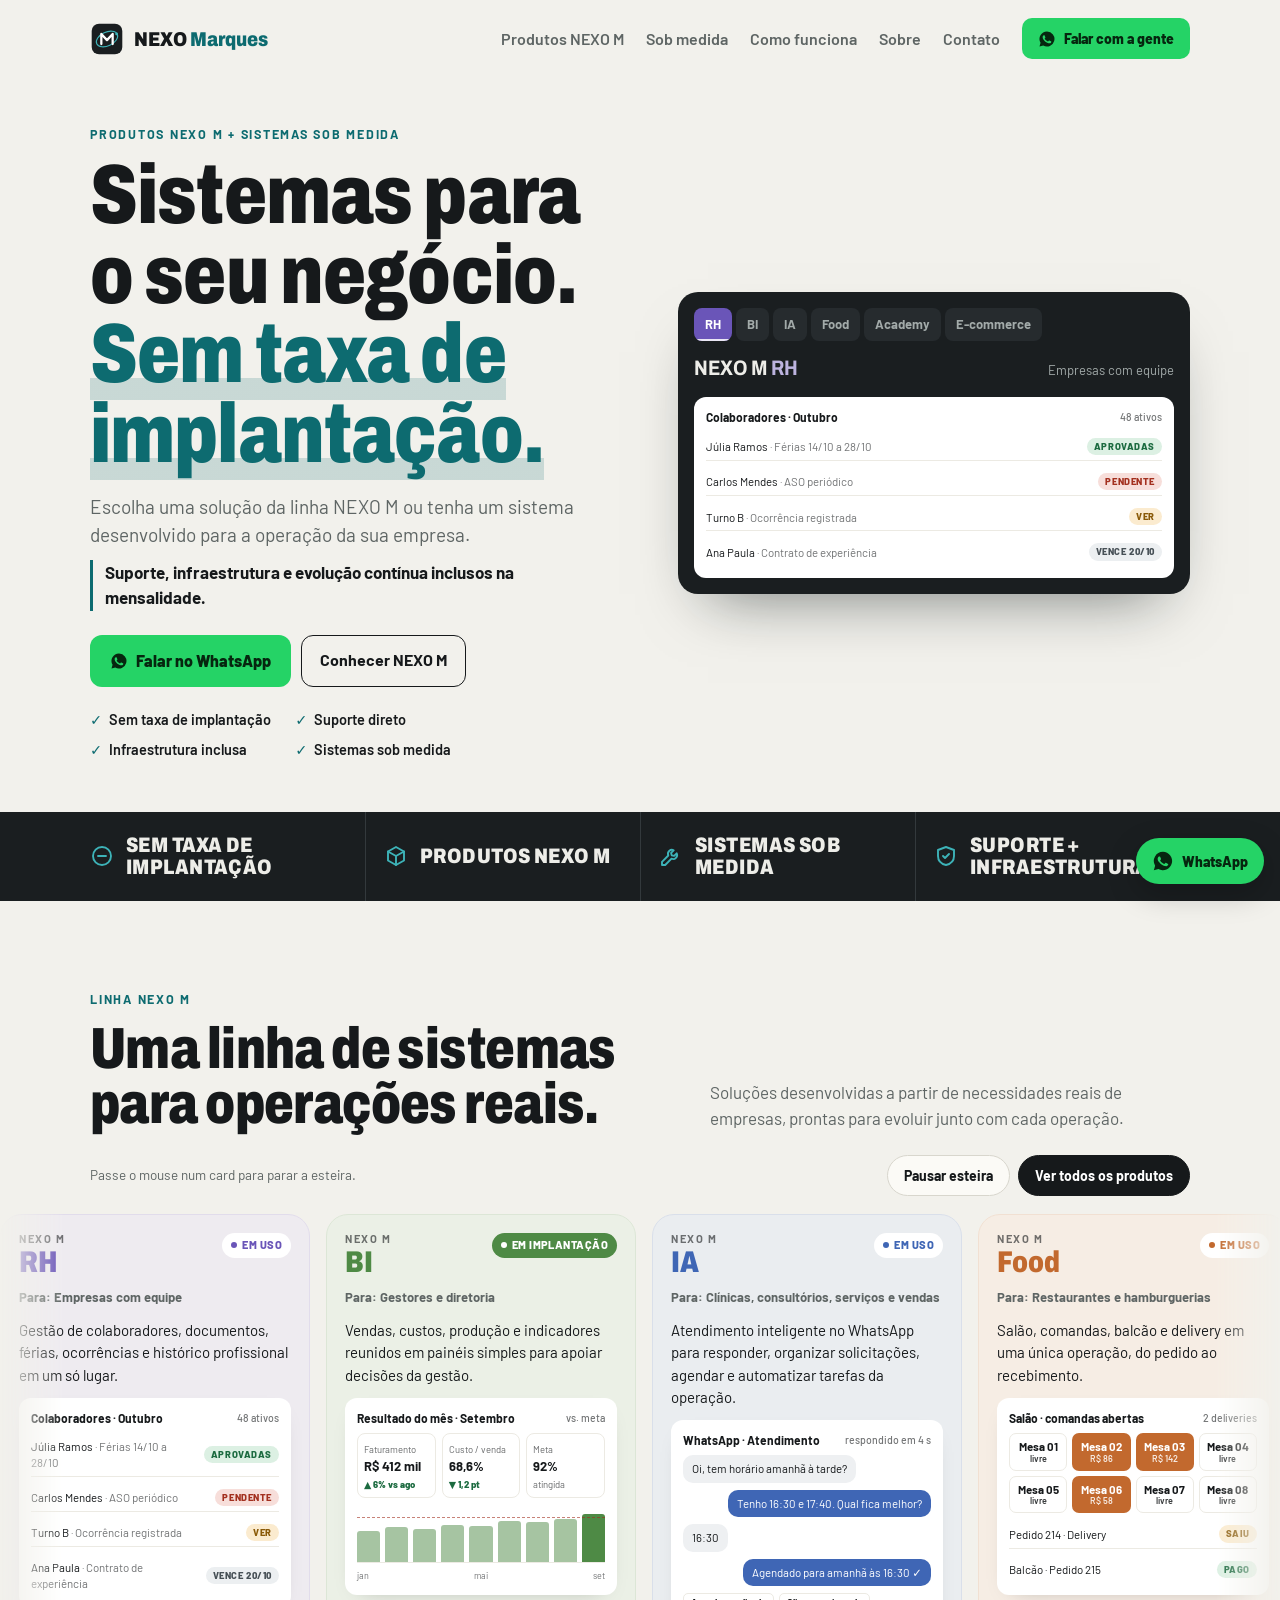
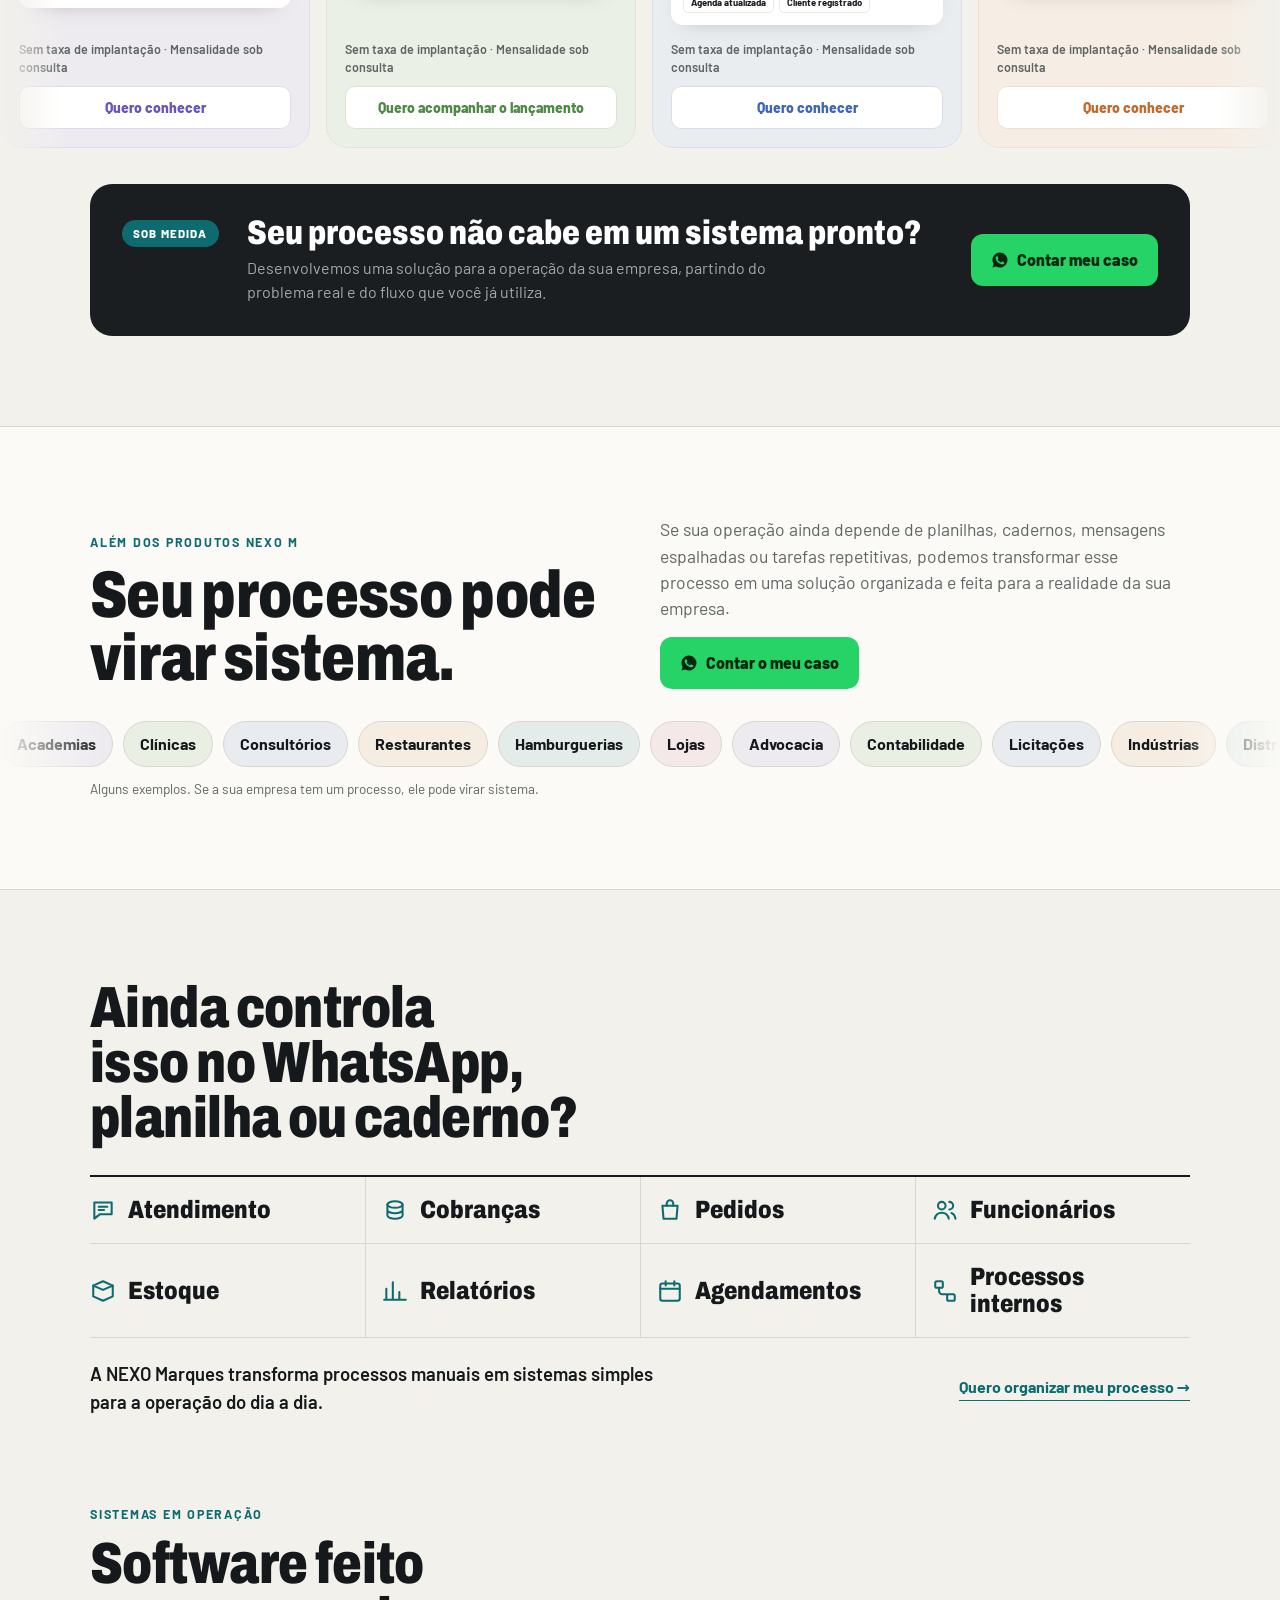
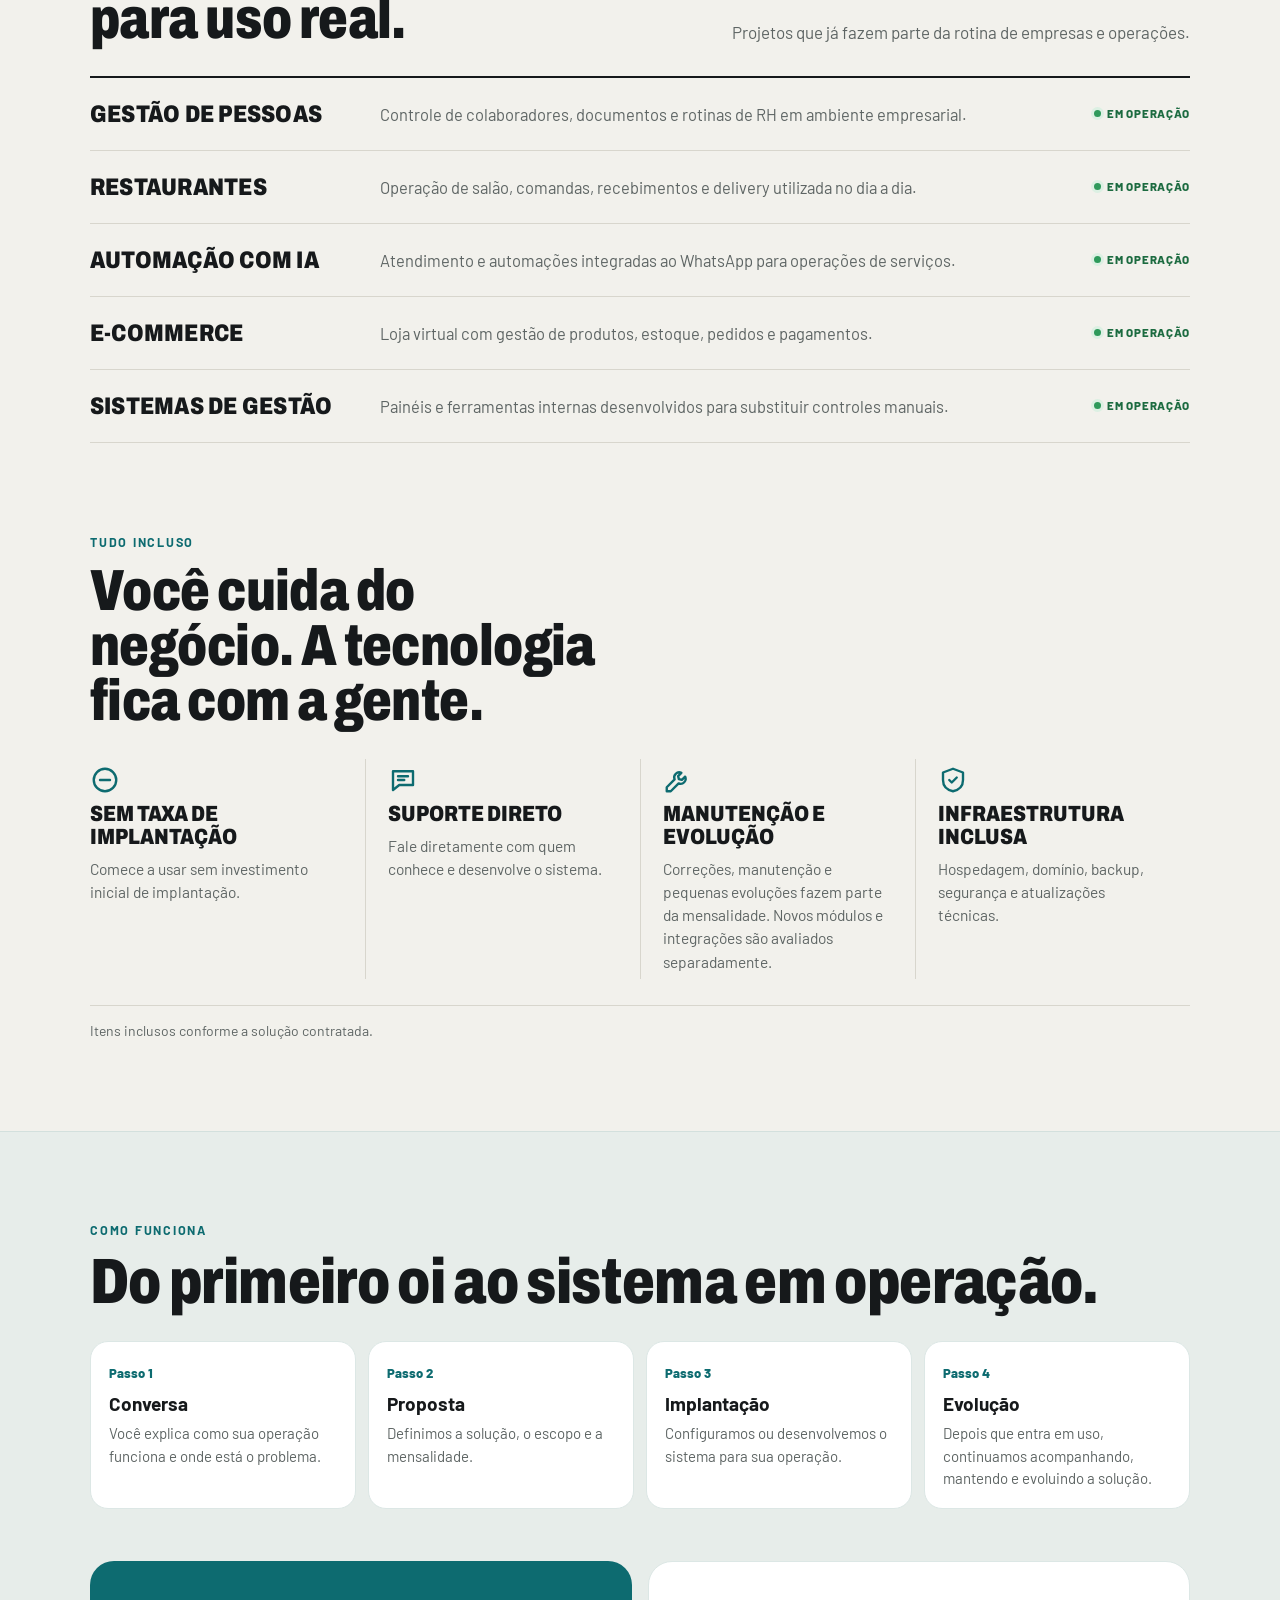
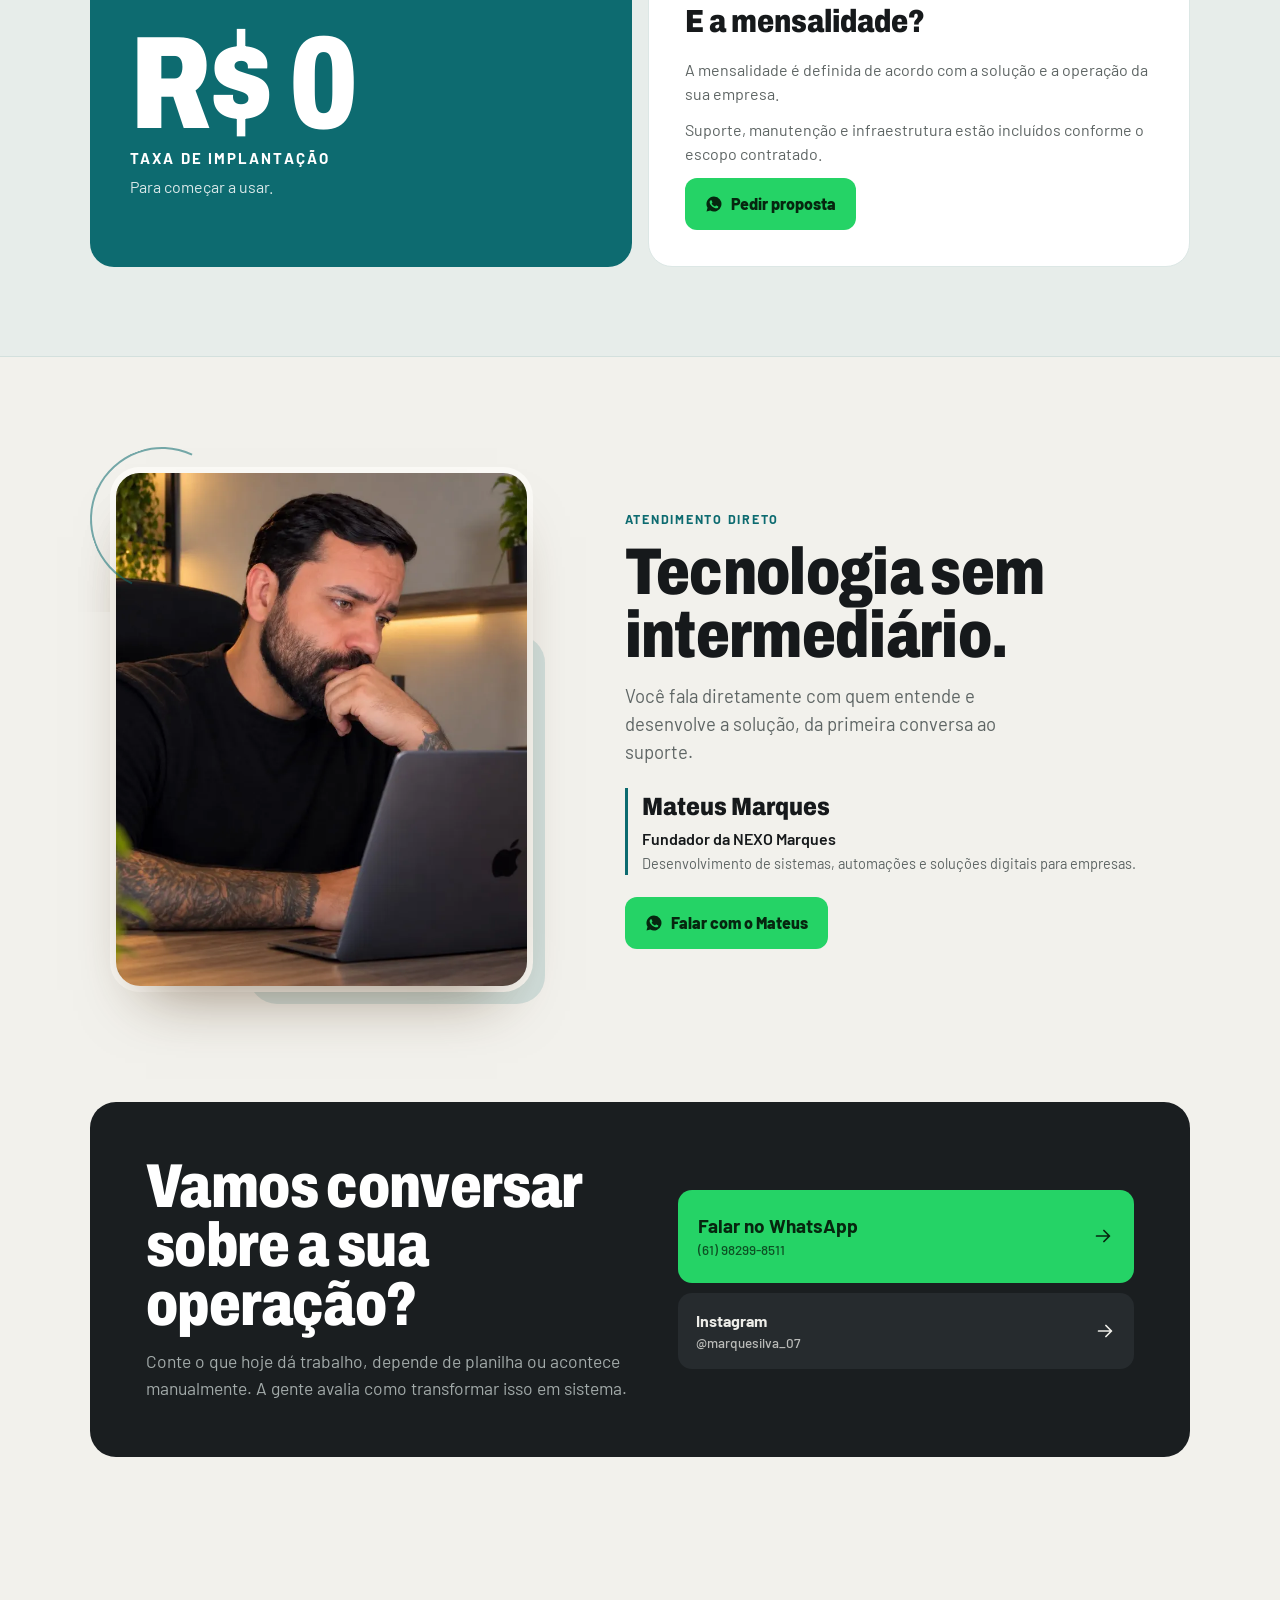
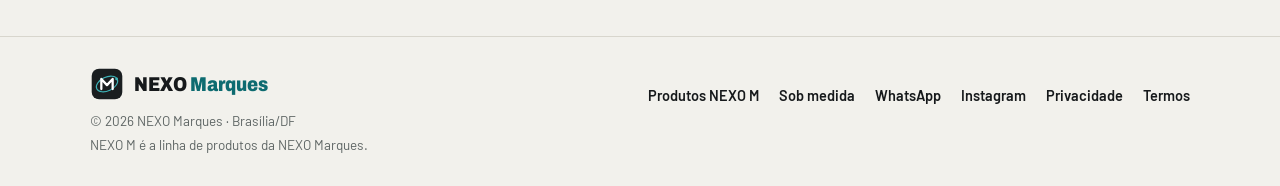
==== commit 0bc6136b: "Empresa passa a se chamar NEXO Marques - Nome novo no logo (NEXO + Marques em petróleo), textos, rod" ====
--- a/index.html
+++ b/index.html
@@ -3,22 +3,22 @@
 <head>
 <meta charset="UTF-8">
 <meta name="viewport" content="width=device-width, initial-scale=1.0">
-<title>M.marquestech | Sistemas NEXO M e desenvolvimento sob medida</title>
+<title>NEXO Marques | Sistemas NEXO M e desenvolvimento sob medida</title>
 <meta name="description" content="Sistemas para empresas, produtos NEXO M e desenvolvimento sob medida. Gestão, automação, IA, RH, restaurantes, academias, e-commerce e soluções para processos empresariais.">
 <meta name="theme-color" content="#1A1E20">
-<link rel="canonical" href="https://mmarquestech.vercel.app/">
+<link rel="canonical" href="https://nexomarques.vercel.app/">
 <meta property="og:type" content="website">
-<meta property="og:site_name" content="M.marquestech">
-<meta property="og:title" content="M.marquestech | Sistemas NEXO M e desenvolvimento sob medida">
+<meta property="og:site_name" content="NEXO Marques">
+<meta property="og:title" content="NEXO Marques | Sistemas NEXO M e desenvolvimento sob medida">
 <meta property="og:description" content="Sistemas para empresas, produtos NEXO M e desenvolvimento sob medida. Gestão, automação, IA, RH, restaurantes, academias, e-commerce e soluções para processos empresariais.">
-<meta property="og:image" content="https://mmarquestech.vercel.app/assets/og-image.png">
+<meta property="og:image" content="https://nexomarques.vercel.app/assets/og-image.png">
 <meta property="og:image:width" content="1200">
 <meta property="og:image:height" content="627">
-<meta property="og:image:alt" content="M.marquestech: Sistemas para o seu negócio. Sem taxa de implantação.">
+<meta property="og:image:alt" content="NEXO Marques: Sistemas para o seu negócio. Sem taxa de implantação.">
 <meta property="og:locale" content="pt_BR">
-<meta property="og:url" content="https://mmarquestech.vercel.app/">
+<meta property="og:url" content="https://nexomarques.vercel.app/">
 <meta name="twitter:card" content="summary_large_image">
-<meta name="twitter:image" content="https://mmarquestech.vercel.app/assets/og-image.png">
+<meta name="twitter:image" content="https://nexomarques.vercel.app/assets/og-image.png">
 <link rel="icon" type="image/svg+xml" href="assets/favicon.svg">
 <link rel="icon" type="image/png" sizes="32x32" href="assets/favicon-32.png">
 <link rel="apple-touch-icon" href="assets/apple-touch-icon.png">
@@ -26,15 +26,15 @@
 <link rel="preconnect" href="https://fonts.gstatic.com" crossorigin>
 <link href="https://fonts.googleapis.com/css2?family=Archivo:wdth,wght@62..125,500..900&family=Barlow:wght@400;500;600;700&display=swap" rel="stylesheet">
 <link rel="stylesheet" href="css/style.css">
-<script type="application/ld+json">{"@context":"https://schema.org","@graph":[{"@type":"Organization","@id":"https://mmarquestech.vercel.app/#org","name":"M.marquestech","url":"https://mmarquestech.vercel.app/","logo":"https://mmarquestech.vercel.app/assets/logo-mark.png","sameAs":["https://instagram.com/marquesilva_07"],"contactPoint":{"@type":"ContactPoint","telephone":"+55-61-98299-8511","contactType":"sales","availableLanguage":"Portuguese"}},{"@type":"LocalBusiness","@id":"https://mmarquestech.vercel.app/#local","name":"M.marquestech","url":"https://mmarquestech.vercel.app/","image":"https://mmarquestech.vercel.app/assets/og-image.png","telephone":"+55-61-98299-8511","address":{"@type":"PostalAddress","addressLocality":"Brasília","addressRegion":"DF","addressCountry":"BR"},"areaServed":"BR","parentOrganization":{"@id":"https://mmarquestech.vercel.app/#org"}}]}</script>
+<script type="application/ld+json">{"@context":"https://schema.org","@graph":[{"@type":"Organization","@id":"https://nexomarques.vercel.app/#org","name":"NEXO Marques","url":"https://nexomarques.vercel.app/","logo":"https://nexomarques.vercel.app/assets/logo-mark.png","sameAs":["https://instagram.com/marquesilva_07"],"contactPoint":{"@type":"ContactPoint","telephone":"+55-61-98299-8511","contactType":"sales","availableLanguage":"Portuguese"}},{"@type":"LocalBusiness","@id":"https://nexomarques.vercel.app/#local","name":"NEXO Marques","url":"https://nexomarques.vercel.app/","image":"https://nexomarques.vercel.app/assets/og-image.png","telephone":"+55-61-98299-8511","address":{"@type":"PostalAddress","addressLocality":"Brasília","addressRegion":"DF","addressCountry":"BR"},"areaServed":"BR","parentOrganization":{"@id":"https://nexomarques.vercel.app/#org"}}]}</script>
 </head>
 <body>
 <a class="skip" href="#conteudo">Pular para o conteúdo</a>
 <div class="site">
 <header class="in">
-  <nav aria-label="Principal"><a class="logo" href="#topo" aria-label="M.marquestech, início"><svg class="logo-mark" width="34" height="34" viewBox="0 0 120 120" aria-hidden="true"><rect x="6" y="6" width="108" height="108" rx="26" fill="#1A1E20"/><ellipse cx="60" cy="60" rx="40" ry="24" fill="none" stroke="#3DB3B8" stroke-width="4" transform="rotate(-25 60 60)"/><circle cx="94" cy="42" r="5" fill="#3DB3B8"/><path d="M40 78V42l20 22 20-22v36" fill="none" stroke="#fff" stroke-width="8" stroke-linecap="round" stroke-linejoin="round"/></svg><span>M.marquestech</span></a>
+  <nav aria-label="Principal"><a class="logo" href="#topo" aria-label="NEXO Marques, início"><svg class="logo-mark" width="34" height="34" viewBox="0 0 120 120" aria-hidden="true"><rect x="6" y="6" width="108" height="108" rx="26" fill="#1A1E20"/><ellipse cx="60" cy="60" rx="40" ry="24" fill="none" stroke="#3DB3B8" stroke-width="4" transform="rotate(-25 60 60)"/><circle cx="94" cy="42" r="5" fill="#3DB3B8"/><path d="M40 78V42l20 22 20-22v36" fill="none" stroke="#fff" stroke-width="8" stroke-linecap="round" stroke-linejoin="round"/></svg><span>NEXO <em>Marques</em></span></a>
     <span class="lk"><a href="#produtos">Produtos NEXO M</a><a href="#sob">Sob medida</a><a href="#como">Como funciona</a><a href="#sobre">Sobre</a><a href="#contato">Contato</a></span>
-    <a class="bwa cta" href="https://wa.me/5561982998511?text=Ol%C3%A1!%20Vim%20pelo%20site%20da%20M.marquestech%20e%20quero%20saber%20mais%20sobre%20os%20sistemas%20NEXO%20M." target="_blank" rel="noopener"><svg class="i-wa" viewBox="0 0 24 24" fill="currentColor" aria-hidden="true"><path d="M12 2a10 10 0 0 0-8.6 15.1L2 22l5-1.3A10 10 0 1 0 12 2Zm5.8 14.2c-.2.7-1.4 1.3-2 1.4-.5.1-1.2.1-1.9-.1a17 17 0 0 1-1.7-.6 13 13 0 0 1-5-4.4c-.4-.5-1-1.5-1-2.8s.7-2 1-2.3c.2-.3.5-.3.7-.3h.5c.2 0 .4 0 .6.5l.8 2c.1.2.1.4 0 .5l-.3.5-.4.4c-.1.2-.3.3-.1.6.2.3.8 1.3 1.7 2.1 1.2 1 2.1 1.4 2.4 1.5.3.1.5.1.6-.1l.9-1c.2-.3.4-.2.6-.1l1.9.9c.3.1.5.2.5.3.1.2.1.8-.1 1.4Z"/></svg><span>Falar com a gente</span></a>
+    <a class="bwa cta" href="https://wa.me/5561982998511?text=Ol%C3%A1!%20Vim%20pelo%20site%20da%20NEXO%20Marques%20e%20quero%20saber%20mais%20sobre%20os%20sistemas%20NEXO%20M." target="_blank" rel="noopener"><svg class="i-wa" viewBox="0 0 24 24" fill="currentColor" aria-hidden="true"><path d="M12 2a10 10 0 0 0-8.6 15.1L2 22l5-1.3A10 10 0 1 0 12 2Zm5.8 14.2c-.2.7-1.4 1.3-2 1.4-.5.1-1.2.1-1.9-.1a17 17 0 0 1-1.7-.6 13 13 0 0 1-5-4.4c-.4-.5-1-1.5-1-2.8s.7-2 1-2.3c.2-.3.5-.3.7-.3h.5c.2 0 .4 0 .6.5l.8 2c.1.2.1.4 0 .5l-.3.5-.4.4c-.1.2-.3.3-.1.6.2.3.8 1.3 1.7 2.1 1.2 1 2.1 1.4 2.4 1.5.3.1.5.1.6-.1l.9-1c.2-.3.4-.2.6-.1l1.9.9c.3.1.5.2.5.3.1.2.1.8-.1 1.4Z"/></svg><span>Falar com a gente</span></a>
     <button class="burger" id="burger" type="button" aria-expanded="false" aria-controls="mnav" aria-label="Abrir menu"><svg viewBox="0 0 24 24" fill="none" stroke="currentColor" stroke-width="1.9" stroke-linecap="round" stroke-linejoin="round" aria-hidden="true"><path d="M4 7h16M4 12h16M4 17h16"/></svg></button></nav>
   <div class="mnav" id="mnav"><a href="#produtos">Produtos NEXO M</a><a href="#sob">Sob medida</a><a href="#como">Como funciona</a><a href="#sobre">Sobre</a><a href="#contato">Contato</a></div>
 </header>
@@ -45,7 +45,7 @@
       <h1 class="disp">Sistemas para o seu negócio. <u>Sem taxa de implantação.</u></h1>
       <p class="lead">Escolha uma solução da linha NEXO M ou tenha um sistema desenvolvido para a operação da sua empresa.</p>
       <p class="lead2">Suporte, infraestrutura e evolução contínua inclusos na mensalidade.</p>
-      <div class="btns"><a class="bwa" href="https://wa.me/5561982998511?text=Ol%C3%A1!%20Vim%20pelo%20site%20da%20M.marquestech%20e%20quero%20saber%20mais%20sobre%20os%20sistemas%20NEXO%20M." target="_blank" rel="noopener"><svg class="i-wa" viewBox="0 0 24 24" fill="currentColor" aria-hidden="true"><path d="M12 2a10 10 0 0 0-8.6 15.1L2 22l5-1.3A10 10 0 1 0 12 2Zm5.8 14.2c-.2.7-1.4 1.3-2 1.4-.5.1-1.2.1-1.9-.1a17 17 0 0 1-1.7-.6 13 13 0 0 1-5-4.4c-.4-.5-1-1.5-1-2.8s.7-2 1-2.3c.2-.3.5-.3.7-.3h.5c.2 0 .4 0 .6.5l.8 2c.1.2.1.4 0 .5l-.3.5-.4.4c-.1.2-.3.3-.1.6.2.3.8 1.3 1.7 2.1 1.2 1 2.1 1.4 2.4 1.5.3.1.5.1.6-.1l.9-1c.2-.3.4-.2.6-.1l1.9.9c.3.1.5.2.5.3.1.2.1.8-.1 1.4Z"/></svg> Falar no WhatsApp</a><a class="b2" href="#produtos">Conhecer NEXO M</a></div>
+      <div class="btns"><a class="bwa" href="https://wa.me/5561982998511?text=Ol%C3%A1!%20Vim%20pelo%20site%20da%20NEXO%20Marques%20e%20quero%20saber%20mais%20sobre%20os%20sistemas%20NEXO%20M." target="_blank" rel="noopener"><svg class="i-wa" viewBox="0 0 24 24" fill="currentColor" aria-hidden="true"><path d="M12 2a10 10 0 0 0-8.6 15.1L2 22l5-1.3A10 10 0 1 0 12 2Zm5.8 14.2c-.2.7-1.4 1.3-2 1.4-.5.1-1.2.1-1.9-.1a17 17 0 0 1-1.7-.6 13 13 0 0 1-5-4.4c-.4-.5-1-1.5-1-2.8s.7-2 1-2.3c.2-.3.5-.3.7-.3h.5c.2 0 .4 0 .6.5l.8 2c.1.2.1.4 0 .5l-.3.5-.4.4c-.1.2-.3.3-.1.6.2.3.8 1.3 1.7 2.1 1.2 1 2.1 1.4 2.4 1.5.3.1.5.1.6-.1l.9-1c.2-.3.4-.2.6-.1l1.9.9c.3.1.5.2.5.3.1.2.1.8-.1 1.4Z"/></svg> Falar no WhatsApp</a><a class="b2" href="#produtos">Conhecer NEXO M</a></div>
       <div class="proof"><span>Sem taxa de implantação</span><span>Suporte direto</span><span>Infraestrutura inclusa</span><span>Sistemas sob medida</span></div>
     </div>
     <div class="switch reveal" id="switch" style="--c:#6A55B8">
@@ -74,7 +74,7 @@
 
   <section class="in" aria-labelledby="t-prob"><div class="sh"><h2 class="disp" id="t-prob">Ainda controla isso no WhatsApp, planilha ou caderno?</h2></div>
     <ul class="prob"><li><svg viewBox="0 0 24 24" fill="none" stroke="currentColor" stroke-width="1.9" stroke-linecap="round" stroke-linejoin="round" aria-hidden="true"><path d="M4 5h16v11H9l-5 4V5Z"/><path d="M8 9h8M8 12h5"/></svg>Atendimento</li><li><svg viewBox="0 0 24 24" fill="none" stroke="currentColor" stroke-width="1.9" stroke-linecap="round" stroke-linejoin="round" aria-hidden="true"><ellipse cx="12" cy="7" rx="7" ry="3"/><path d="M5 7v5c0 1.7 3.1 3 7 3s7-1.3 7-3V7M5 12v5c0 1.7 3.1 3 7 3s7-1.3 7-3v-5"/></svg>Cobranças</li><li><svg viewBox="0 0 24 24" fill="none" stroke="currentColor" stroke-width="1.9" stroke-linecap="round" stroke-linejoin="round" aria-hidden="true"><path d="M5 8h14l-1 12H6L5 8Z"/><path d="M9 8V6a3 3 0 0 1 6 0v2"/></svg>Pedidos</li><li><svg viewBox="0 0 24 24" fill="none" stroke="currentColor" stroke-width="1.9" stroke-linecap="round" stroke-linejoin="round" aria-hidden="true"><circle cx="9" cy="8" r="3.5"/><path d="M2.5 20c.8-3.6 3.4-5.5 6.5-5.5s5.7 1.9 6.5 5.5"/><path d="M16 4.5a3.5 3.5 0 0 1 0 7M18 14.8c2 .7 3.2 2.4 3.6 5.2"/></svg>Funcionários</li><li><svg viewBox="0 0 24 24" fill="none" stroke="currentColor" stroke-width="1.9" stroke-linecap="round" stroke-linejoin="round" aria-hidden="true"><path d="M3 7l9-4 9 4-9 4-9-4Z"/><path d="M3 7v10l9 4 9-4V7"/></svg>Estoque</li><li><svg viewBox="0 0 24 24" fill="none" stroke="currentColor" stroke-width="1.9" stroke-linecap="round" stroke-linejoin="round" aria-hidden="true"><path d="M4 20V10M10 20V4M16 20v-7M22 20H2"/></svg>Relatórios</li><li><svg viewBox="0 0 24 24" fill="none" stroke="currentColor" stroke-width="1.9" stroke-linecap="round" stroke-linejoin="round" aria-hidden="true"><rect x="3" y="5" width="18" height="16" rx="2"/><path d="M3 10h18M8 3v4M16 3v4"/></svg>Agendamentos</li><li><svg viewBox="0 0 24 24" fill="none" stroke="currentColor" stroke-width="1.9" stroke-linecap="round" stroke-linejoin="round" aria-hidden="true"><rect x="3" y="3" width="7" height="6" rx="1.5"/><rect x="14" y="15" width="7" height="6" rx="1.5"/><path d="M6.5 9v3a3 3 0 0 0 3 3h4.5"/></svg>Processos internos</li></ul>
-    <div class="probend"><p>A M.marquestech transforma processos manuais em sistemas simples para a operação do dia a dia.</p><a class="lnk" href="https://wa.me/5561982998511?text=Ol%C3%A1!%20Vim%20pelo%20site%20e%20quero%20conversar%20sobre%20um%20sistema%20sob%20medida%20para%20minha%20empresa." target="_blank" rel="noopener">Quero organizar meu processo →</a></div>
+    <div class="probend"><p>A NEXO Marques transforma processos manuais em sistemas simples para a operação do dia a dia.</p><a class="lnk" href="https://wa.me/5561982998511?text=Ol%C3%A1!%20Vim%20pelo%20site%20e%20quero%20conversar%20sobre%20um%20sistema%20sob%20medida%20para%20minha%20empresa." target="_blank" rel="noopener">Quero organizar meu processo →</a></div>
   </section>
 
   <section class="in pt0" aria-labelledby="t-ops"><span class="kick">Sistemas em operação</span><div class="sh"><h2 class="disp" id="t-ops">Software feito para uso real.</h2><p>Projetos que já fazem parte da rotina de empresas e operações.</p></div>
@@ -92,19 +92,19 @@
       <div class="txt"><h3>E a mensalidade?</h3><p>A mensalidade é definida de acordo com a solução e a operação da sua empresa.</p><p>Suporte, manutenção e infraestrutura estão incluídos conforme o escopo contratado.</p><a class="bwa" href="https://wa.me/5561982998511?text=Ol%C3%A1!%20Vim%20pelo%20site%20e%20quero%20pedir%20uma%20proposta." target="_blank" rel="noopener"><svg class="i-wa" viewBox="0 0 24 24" fill="currentColor" aria-hidden="true"><path d="M12 2a10 10 0 0 0-8.6 15.1L2 22l5-1.3A10 10 0 1 0 12 2Zm5.8 14.2c-.2.7-1.4 1.3-2 1.4-.5.1-1.2.1-1.9-.1a17 17 0 0 1-1.7-.6 13 13 0 0 1-5-4.4c-.4-.5-1-1.5-1-2.8s.7-2 1-2.3c.2-.3.5-.3.7-.3h.5c.2 0 .4 0 .6.5l.8 2c.1.2.1.4 0 .5l-.3.5-.4.4c-.1.2-.3.3-.1.6.2.3.8 1.3 1.7 2.1 1.2 1 2.1 1.4 2.4 1.5.3.1.5.1.6-.1l.9-1c.2-.3.4-.2.6-.1l1.9.9c.3.1.5.2.5.3.1.2.1.8-.1 1.4Z"/></svg> Pedir proposta</a></div></div>
   </div></section>
 
-  <section class="in" id="sobre" aria-labelledby="t-sobre"><div class="who"><div class="photo"><img src="assets/mateus-marques.webp" alt="Mateus Marques, fundador da M.marquestech, trabalhando no notebook" width="720" height="900" loading="lazy" decoding="async"></div>
+  <section class="in" id="sobre" aria-labelledby="t-sobre"><div class="who"><div class="photo"><img src="assets/mateus-marques.webp" alt="Mateus Marques, fundador da NEXO Marques, trabalhando no notebook" width="720" height="900" loading="lazy" decoding="async"></div>
     <div class="txt"><span class="kick">Atendimento direto</span><h2 class="disp" id="t-sobre">Tecnologia sem intermediário.</h2><p>Você fala diretamente com quem entende e desenvolve a solução, da primeira conversa ao suporte.</p>
-      <div class="sig"><b>Mateus Marques</b><span>Fundador da M.marquestech</span><small>Desenvolvimento de sistemas, automações e soluções digitais para empresas.</small></div>
+      <div class="sig"><b>Mateus Marques</b><span>Fundador da NEXO Marques</span><small>Desenvolvimento de sistemas, automações e soluções digitais para empresas.</small></div>
       <a class="bwa" href="https://wa.me/5561982998511?text=Ol%C3%A1%2C%20Mateus!%20Vim%20pelo%20site%20e%20quero%20conversar%20sobre%20um%20sistema." target="_blank" rel="noopener"><svg class="i-wa" viewBox="0 0 24 24" fill="currentColor" aria-hidden="true"><path d="M12 2a10 10 0 0 0-8.6 15.1L2 22l5-1.3A10 10 0 1 0 12 2Zm5.8 14.2c-.2.7-1.4 1.3-2 1.4-.5.1-1.2.1-1.9-.1a17 17 0 0 1-1.7-.6 13 13 0 0 1-5-4.4c-.4-.5-1-1.5-1-2.8s.7-2 1-2.3c.2-.3.5-.3.7-.3h.5c.2 0 .4 0 .6.5l.8 2c.1.2.1.4 0 .5l-.3.5-.4.4c-.1.2-.3.3-.1.6.2.3.8 1.3 1.7 2.1 1.2 1 2.1 1.4 2.4 1.5.3.1.5.1.6-.1l.9-1c.2-.3.4-.2.6-.1l1.9.9c.3.1.5.2.5.3.1.2.1.8-.1 1.4Z"/></svg> Falar com o Mateus</a></div></div></section>
 
   <section class="in pt0" id="contato" aria-labelledby="t-contato"><div class="contact"><div><h2 class="disp" id="t-contato">Vamos conversar sobre a sua operação?</h2><p>Conte o que hoje dá trabalho, depende de planilha ou acontece manualmente. A gente avalia como transformar isso em sistema.</p></div>
-    <div class="ch"><a class="wa" href="https://wa.me/5561982998511?text=Ol%C3%A1!%20Vim%20pelo%20site%20da%20M.marquestech%20e%20quero%20saber%20mais%20sobre%20os%20sistemas%20NEXO%20M." target="_blank" rel="noopener"><span>Falar no WhatsApp<small>(61) 98299-8511</small></span><svg viewBox="0 0 24 24" fill="none" stroke="currentColor" stroke-width="1.9" stroke-linecap="round" stroke-linejoin="round" aria-hidden="true"><path d="M5 12h14M13 6l6 6-6 6"/></svg></a><a href="https://instagram.com/marquesilva_07" target="_blank" rel="noopener"><span>Instagram<small>@marquesilva_07</small></span><svg viewBox="0 0 24 24" fill="none" stroke="currentColor" stroke-width="1.9" stroke-linecap="round" stroke-linejoin="round" aria-hidden="true"><path d="M5 12h14M13 6l6 6-6 6"/></svg></a></div></div></section>
+    <div class="ch"><a class="wa" href="https://wa.me/5561982998511?text=Ol%C3%A1!%20Vim%20pelo%20site%20da%20NEXO%20Marques%20e%20quero%20saber%20mais%20sobre%20os%20sistemas%20NEXO%20M." target="_blank" rel="noopener"><span>Falar no WhatsApp<small>(61) 98299-8511</small></span><svg viewBox="0 0 24 24" fill="none" stroke="currentColor" stroke-width="1.9" stroke-linecap="round" stroke-linejoin="round" aria-hidden="true"><path d="M5 12h14M13 6l6 6-6 6"/></svg></a><a href="https://instagram.com/marquesilva_07" target="_blank" rel="noopener"><span>Instagram<small>@marquesilva_07</small></span><svg viewBox="0 0 24 24" fill="none" stroke="currentColor" stroke-width="1.9" stroke-linecap="round" stroke-linejoin="round" aria-hidden="true"><path d="M5 12h14M13 6l6 6-6 6"/></svg></a></div></div></section>
 </main>
 
-<footer class="foot"><div class="in"><div><a class="logo" href="#topo"><svg class="logo-mark" width="34" height="34" viewBox="0 0 120 120" aria-hidden="true"><rect x="6" y="6" width="108" height="108" rx="26" fill="#1A1E20"/><ellipse cx="60" cy="60" rx="40" ry="24" fill="none" stroke="#3DB3B8" stroke-width="4" transform="rotate(-25 60 60)"/><circle cx="94" cy="42" r="5" fill="#3DB3B8"/><path d="M40 78V42l20 22 20-22v36" fill="none" stroke="#fff" stroke-width="8" stroke-linecap="round" stroke-linejoin="round"/></svg><span>M.marquestech</span></a><small>© 2026 M.marquestech · Brasília/DF</small><small>NEXO M é uma linha de produtos M.marquestech.</small></div>
-  <nav class="fl" aria-label="Rodapé"><a href="#produtos">Produtos NEXO M</a><a href="#sob">Sob medida</a><a href="https://wa.me/5561982998511?text=Ol%C3%A1!%20Vim%20pelo%20site%20da%20M.marquestech%20e%20quero%20saber%20mais%20sobre%20os%20sistemas%20NEXO%20M." target="_blank" rel="noopener">WhatsApp</a><a href="https://instagram.com/marquesilva_07" target="_blank" rel="noopener">Instagram</a><a href="privacidade.html">Privacidade</a><a href="termos.html">Termos</a></nav></div></footer>
+<footer class="foot"><div class="in"><div><a class="logo" href="#topo"><svg class="logo-mark" width="34" height="34" viewBox="0 0 120 120" aria-hidden="true"><rect x="6" y="6" width="108" height="108" rx="26" fill="#1A1E20"/><ellipse cx="60" cy="60" rx="40" ry="24" fill="none" stroke="#3DB3B8" stroke-width="4" transform="rotate(-25 60 60)"/><circle cx="94" cy="42" r="5" fill="#3DB3B8"/><path d="M40 78V42l20 22 20-22v36" fill="none" stroke="#fff" stroke-width="8" stroke-linecap="round" stroke-linejoin="round"/></svg><span>NEXO <em>Marques</em></span></a><small>© 2026 NEXO Marques · Brasília/DF</small><small>NEXO M é a linha de produtos da NEXO Marques.</small></div>
+  <nav class="fl" aria-label="Rodapé"><a href="#produtos">Produtos NEXO M</a><a href="#sob">Sob medida</a><a href="https://wa.me/5561982998511?text=Ol%C3%A1!%20Vim%20pelo%20site%20da%20NEXO%20Marques%20e%20quero%20saber%20mais%20sobre%20os%20sistemas%20NEXO%20M." target="_blank" rel="noopener">WhatsApp</a><a href="https://instagram.com/marquesilva_07" target="_blank" rel="noopener">Instagram</a><a href="privacidade.html">Privacidade</a><a href="termos.html">Termos</a></nav></div></footer>
 </div>
-<a class="wa-fab" href="https://wa.me/5561982998511?text=Ol%C3%A1!%20Vim%20pelo%20site%20da%20M.marquestech%20e%20quero%20saber%20mais%20sobre%20os%20sistemas%20NEXO%20M." target="_blank" rel="noopener" aria-label="Falar no WhatsApp"><svg class="i-wa" viewBox="0 0 24 24" fill="currentColor" aria-hidden="true"><path d="M12 2a10 10 0 0 0-8.6 15.1L2 22l5-1.3A10 10 0 1 0 12 2Zm5.8 14.2c-.2.7-1.4 1.3-2 1.4-.5.1-1.2.1-1.9-.1a17 17 0 0 1-1.7-.6 13 13 0 0 1-5-4.4c-.4-.5-1-1.5-1-2.8s.7-2 1-2.3c.2-.3.5-.3.7-.3h.5c.2 0 .4 0 .6.5l.8 2c.1.2.1.4 0 .5l-.3.5-.4.4c-.1.2-.3.3-.1.6.2.3.8 1.3 1.7 2.1 1.2 1 2.1 1.4 2.4 1.5.3.1.5.1.6-.1l.9-1c.2-.3.4-.2.6-.1l1.9.9c.3.1.5.2.5.3.1.2.1.8-.1 1.4Z"/></svg><span>WhatsApp</span></a>
+<a class="wa-fab" href="https://wa.me/5561982998511?text=Ol%C3%A1!%20Vim%20pelo%20site%20da%20NEXO%20Marques%20e%20quero%20saber%20mais%20sobre%20os%20sistemas%20NEXO%20M." target="_blank" rel="noopener" aria-label="Falar no WhatsApp"><svg class="i-wa" viewBox="0 0 24 24" fill="currentColor" aria-hidden="true"><path d="M12 2a10 10 0 0 0-8.6 15.1L2 22l5-1.3A10 10 0 1 0 12 2Zm5.8 14.2c-.2.7-1.4 1.3-2 1.4-.5.1-1.2.1-1.9-.1a17 17 0 0 1-1.7-.6 13 13 0 0 1-5-4.4c-.4-.5-1-1.5-1-2.8s.7-2 1-2.3c.2-.3.5-.3.7-.3h.5c.2 0 .4 0 .6.5l.8 2c.1.2.1.4 0 .5l-.3.5-.4.4c-.1.2-.3.3-.1.6.2.3.8 1.3 1.7 2.1 1.2 1 2.1 1.4 2.4 1.5.3.1.5.1.6-.1l.9-1c.2-.3.4-.2.6-.1l1.9.9c.3.1.5.2.5.3.1.2.1.8-.1 1.4Z"/></svg><span>WhatsApp</span></a>
 <script src="js/main.js" defer></script>
 </body>
 </html>
--- a/css/style.css
+++ b/css/style.css
@@ -1,4 +1,4 @@
-/* M.marquestech · site NEXO M (reformulação 10/2026)
+/* NEXO Marques · site NEXO M (reformulação 10/2026)
    Base off-white + grafite + petróleo. Cores de produto só como identificação.
    Cards só nos produtos; o resto é editorial (linhas, divisórias, números). */
 :root{
@@ -56,6 +56,7 @@
 .mnav{display:none}
 .logo{display:inline-flex;align-items:center;gap:10px;font-family:var(--disp);font-stretch:85%;font-weight:850;font-size:20px}
 .logo-mark{flex:none}
+.logo em{font-style:normal;color:var(--acc)}
 
 /* hero */
 .hero{display:grid;grid-template-columns:minmax(0,1.05fr) minmax(0,1fr);gap:clamp(24px,4vw,56px);align-items:center;padding-block:clamp(18px,4vw,48px) 52px}
